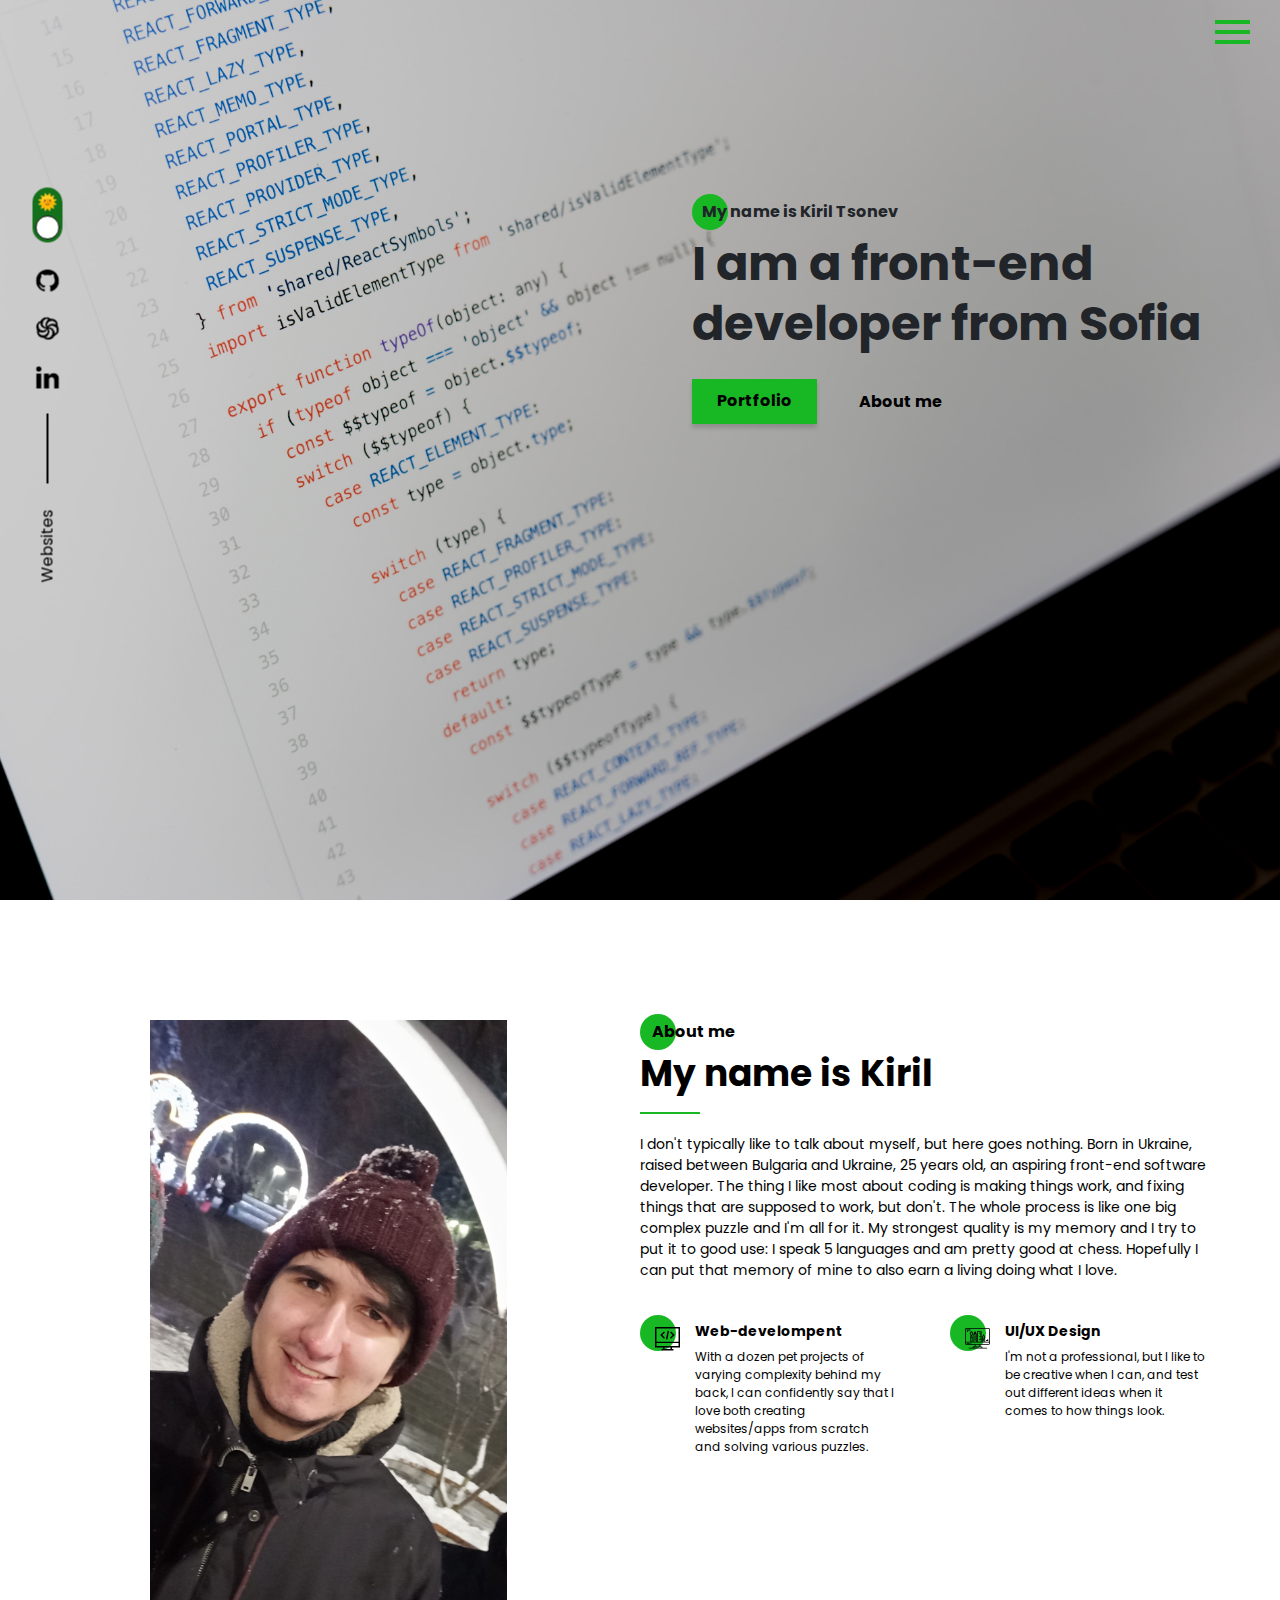
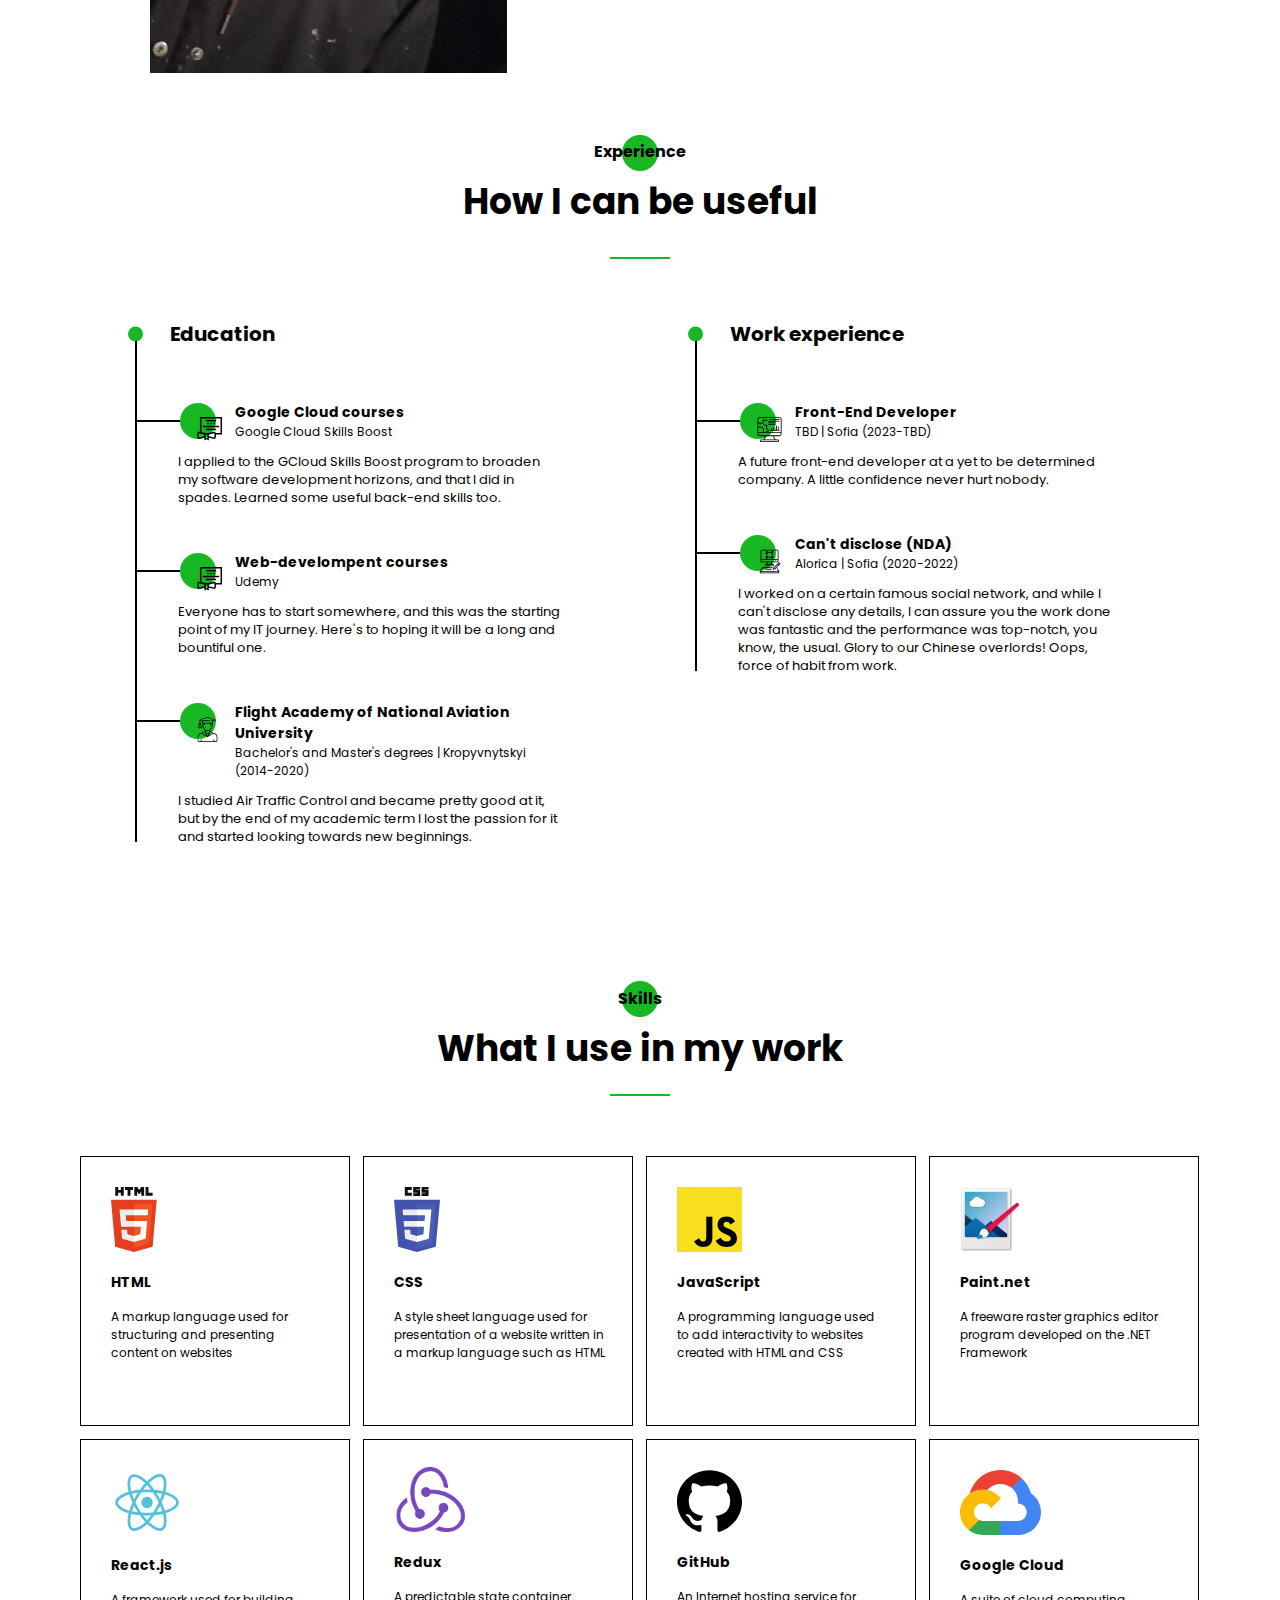
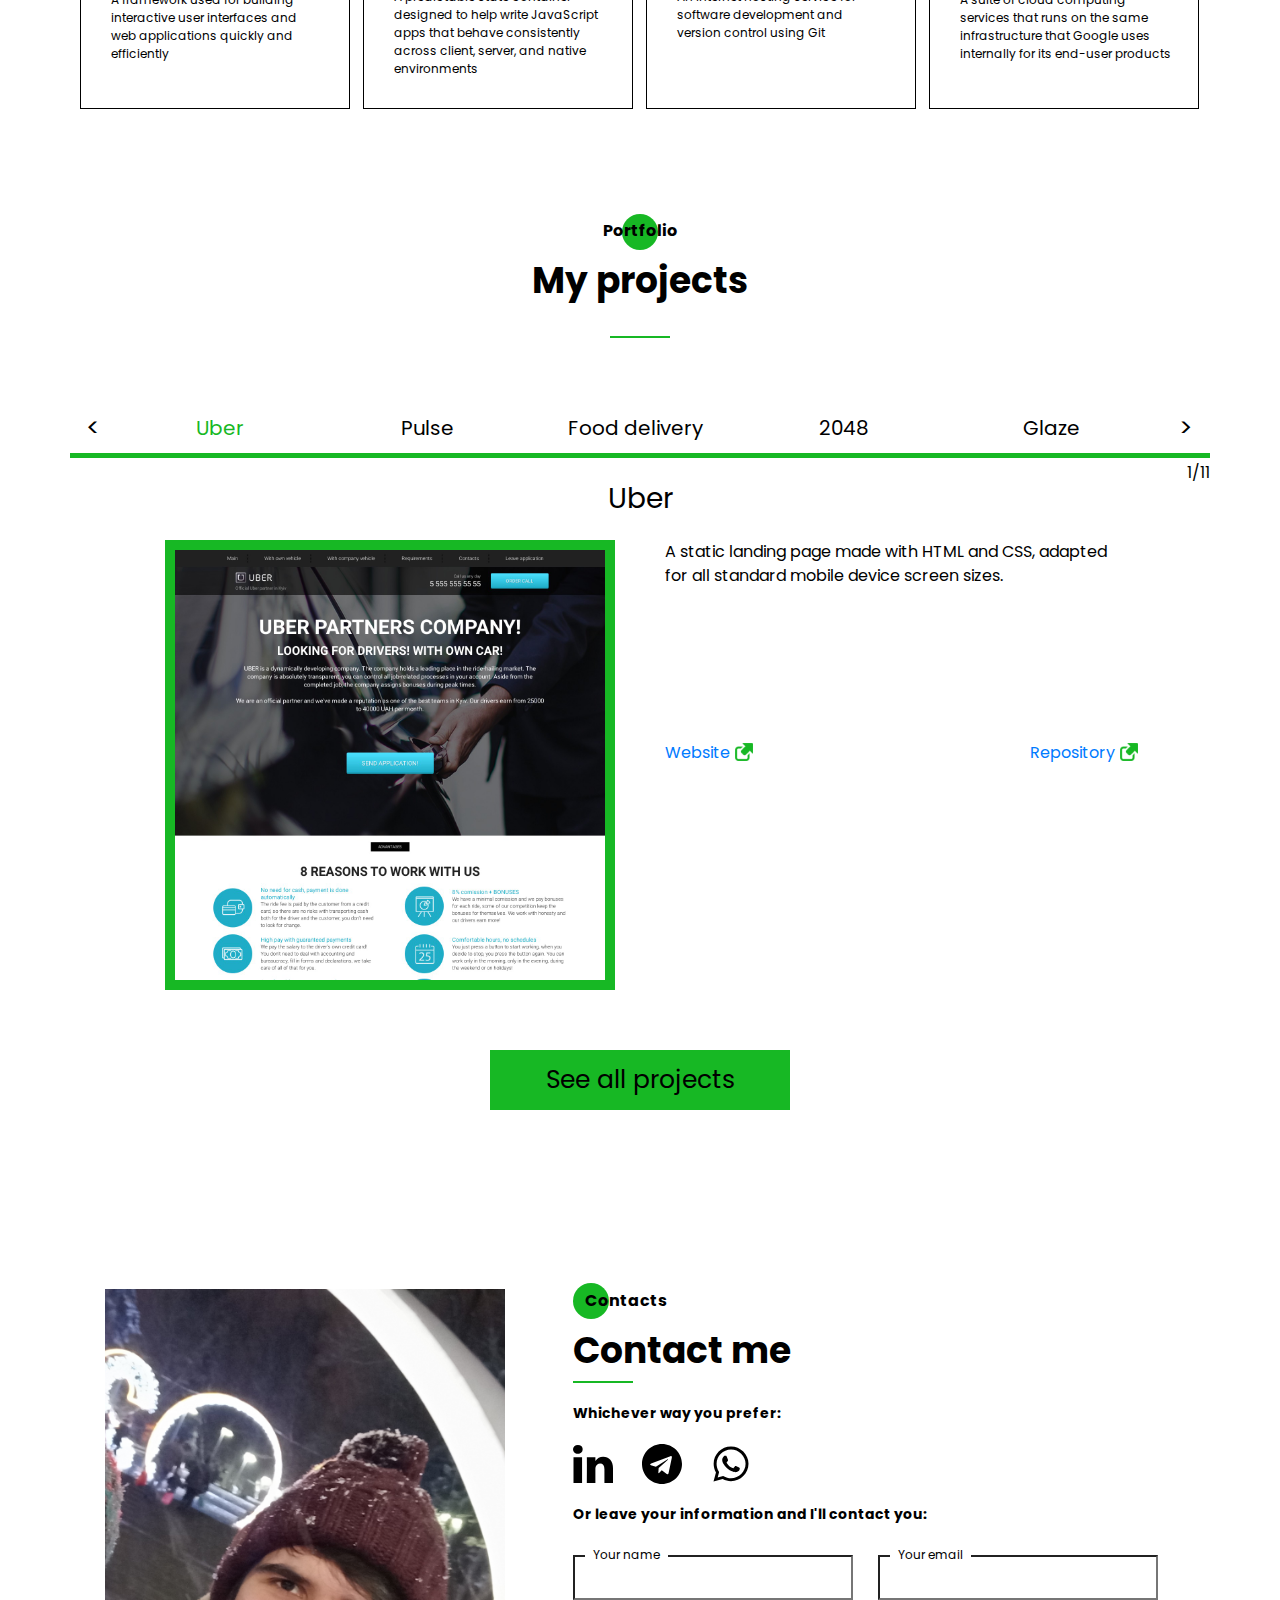
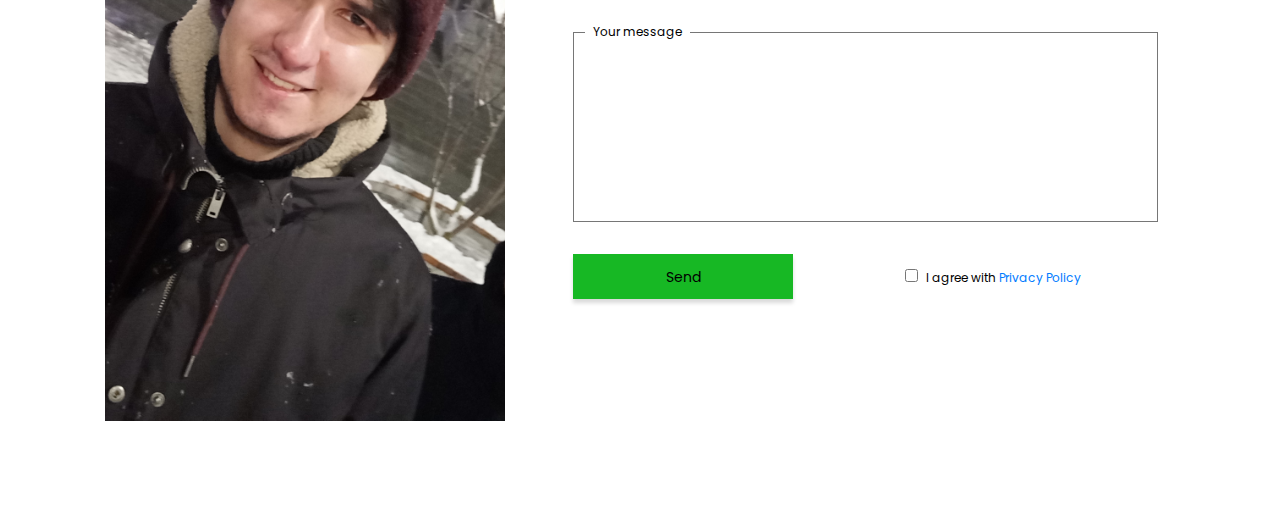
==== index.html @ d7b01371 "Change" ====
<!DOCTYPE html>

<html lang="en-US" data-theme="light">
    <head>
        <meta charset="UTF-8">
        <meta name="viewport" content="width=device-width, initial-scale=1.0">
        <meta http-equiv="X-UA-Compatible" content="ie=edge">
        <title>Portfolio</title>
        <meta name="title" content="KT's Portfolio">
        <meta name="description" content="Here you can see my projects and learn more about me">

        <!-- Open Graph / Facebook -->
        <meta property="og:type" content="website">
        <meta property="og:url" content="https://metatags.io/">
        <meta property="og:title" content="My Portfolio">
        <meta property="og:description" content="Here you can see my projects and learn more about me">
        <meta property="og:image" content="https://metatags.io/assets/meta-tags-16a33a6a8531e519cc0936fbba0ad904e52d35f34a46c97a2c9f6f7dd7d336f2.png">

        <!-- Twitter -->
        <meta property="twitter:card" content="summary_large_image">
        <meta property="twitter:url" content="https://metatags.io/">
        <meta property="twitter:title" content="My Portfolio">
        <meta property="twitter:description" content="Here you can see my projects and learn more about me">
        <meta property="twitter:image" content="https://metatags.io/assets/meta-tags-16a33a6a8531e519cc0936fbba0ad904e52d35f34a46c97a2c9f6f7dd7d336f2.png">

        <link rel="icon" type="image/x-icon" href="./icons/favicon.ico">

        <link rel="stylesheet" href="css/style.min.css">
        <link rel="stylesheet" href="css/animate.min.css">
    </head>

    <body>
        <aside class="sidepanel">
            <div class="sidepanel__text">Websites</div>

            <div class="sidepanel__divider"></div>

            <a href="https://www.linkedin.com/in/kiril-tsonev/" target="_blank" class="sidepanel__link">
				<svg xmlns="http://www.w3.org/2000/svg" width="2500" height="2389" viewBox="0 5 1036 990"><path d="M0 120c0-33.334 11.667-60.834 35-82.5C58.333 15.833 88.667 5 126 5c36.667 0 66.333 10.666 89 32 23.333 22 35 50.666 35 86 0 32-11.333 58.666-34 80-23.333 22-54 33-92 33h-1c-36.667 0-66.333-11-89-33S0 153.333 0 120zm13 875V327h222v668H13zm345 0h222V622c0-23.334 2.667-41.334 8-54 9.333-22.667 23.5-41.834 42.5-57.5 19-15.667 42.833-23.5 71.5-23.5 74.667 0 112 50.333 112 151v357h222V612c0-98.667-23.333-173.5-70-224.5S857.667 311 781 311c-86 0-153 37-201 111v2h-1l1-2v-95H358c1.333 21.333 2 87.666 2 199 0 111.333-.667 267.666-2 469z"/></svg>
			</a>

            <a href="https://www.codewars.com/users/KirillTsonev" target="_blank" class="sidepanel__link">
				<svg role="img" width="50px" height="50px" viewBox="0 0 24 24" xmlns="http://www.w3.org/2000/svg"><title/><path d="M.76 12.2l-.08-.04c-.18-.1-.32-.25-.42-.44-.14-.26-.2-.5-.2-.75l.02-.13c0-.2.05-.38.14-.55l.08-.15c.04-.08.1-.15.15-.22.06-.07.07-.16.05-.24l-.05-.16c-.06-.2-.1-.4-.1-.6L.32 8.8c0-.22.06-.44.2-.6l.1-.13c.07-.1.18-.16.3-.2.1-.03.17-.13.18-.25l.02-.34c0-.27.13-.52.33-.7l.24-.18c.05-.05.1-.1.14-.18.05-.06.06-.14.05-.2-.02-.1 0-.13.05-.14.16.06.26.04.33-.04l.13-.17.36-.4c.1-.1.14-.28.08-.42l-.12-.26c-.02-.06 0-.13.05-.15.13 0 .22.05.26.13l.04.07c.06.12.2.18.3.13.22-.08.4-.1.57-.1h.32c.22 0 .4-.15.44-.38.04-.28.14-.5.28-.65.15-.17.32-.3.52-.4.26-.14.42-.34.47-.6.07-.32.24-.55.47-.7l.76-.43.22-.13c.13-.08.25-.18.35-.3l.2-.24c.1-.1.2-.17.32-.2.1-.03.24-.05.36-.04l.4.03c.2 0 .36.05.52.12l.1.05c.1.04.2.02.25-.05L10 .7l.43-.45c.1-.1.22-.14.35-.12.13.02.26.07.38.13.18.1.33.14.5.14h.1c.22 0 .44.03.66.08l.15.04c.15.04.3-.02.4-.14.03-.05.1-.06.14-.02.03.02.04.04.05.07.02.2.14.35.3.4l.16.05c.17.05.32.16.42.3.1.15.22.3.36.4l.1.1c.1.1.24.14.38.13h.59c.24 0 .47.04.7.14.22.1.45.12.66.04.22-.07.45-.1.68-.07l.43.07c.2.02.4.12.52.27l.05.05c.1.1.2.23.3.37.06.13.2.2.34.2h.62c.15 0 .3.03.42.1.13.1.24.2.34.3l.1.13c.12.14.18.33.17.53 0 .16.12.3.28.3l.2.02c.14 0 .26.1.33.23l.1.2.26.58c.04.1.05.2.04.28 0 .1.03.18.1.22l.1.07c.13.1.2.25.18.42l-.07.47-.02.2c-.02.1.03.23.12.3.15.1.22.23.23.38v.2c0 .1-.02.22-.1.3-.06.08-.1.18-.1.3l.03.23c0 .16.1.3.2.4.14.1.22.26.24.42.04.25.05.45.05.65v.23c0 .08 0 .16.03.24.02.07.07.14.13.18l.2.15c.2.13.34.3.42.53.1.22.13.45.13.68v.08c0 .18-.02.37-.08.54-.05.18-.04.35.03.5.08.14.13.3.15.47.04.2.02.4-.05.56l-.02.07c-.05.12-.13.23-.23.32-.1.1-.2.16-.26.23-.06.06-.1.16-.07.25l.03.14c.05.2.05.4 0 .58v.08c-.04.15-.1.28-.16.4-.07.13-.17.23-.3.3l-.15.1c-.07.04-.12.13-.12.22 0 .1-.04.2-.1.26l-.15.2c-.1.13-.23.24-.37.3-.14.1-.26.2-.35.3-.1.12-.18.26-.22.4-.04.18-.18.28-.33.28h-.54c-.14 0-.27.1-.33.22-.07.16-.14.27-.23.37-.1.1-.16.22-.2.36-.02.12-.12.2-.22.16-.13-.06-.26 0-.32.1-.12.2-.24.35-.37.48l-.07.06c-.13.1-.3.18-.45.18-.18 0-.27.08-.3.2-.03.1-.05.23-.06.34-.02.12-.06.23-.1.33l-.05.06c-.1.15-.18.3-.28.43l-.04.06c-.13.17-.3.3-.5.35-.24.08-.45.1-.66.1h-.14c-.1 0-.2.06-.27.16l-.06.1-.06.12-.13.22c-.1.18-.25.3-.45.36-.2.05-.43.07-.64.06l-.16-.02c-.14 0-.27-.04-.4-.1-.1-.04-.24 0-.3.1-.1.14-.22.22-.35.26l-.3.1c-.2.05-.42.05-.63 0l-.16-.05c-.1 0-.2-.05-.28-.1-.1-.05-.2-.07-.3-.06l-.13.02c-.2.02-.38 0-.56-.05l-.27-.06c-.12-.04-.23-.12-.3-.23-.05-.1-.16-.18-.3-.2H9.9c-.2-.03-.38-.1-.5-.25L9 22.5l-.14-.12-.22-.16-.13-.1c-.15-.1-.33-.18-.52-.2l-.6-.1c-.06 0-.1-.02-.16-.03L7 21.74c-.1-.02-.2-.1-.27-.2-.06-.1-.17-.14-.27-.1-.2.08-.36.1-.52.13H5.8c-.26.02-.5-.02-.74-.13-.24-.1-.4-.25-.55-.44-.12-.17-.3-.3-.52-.34l-.28-.06c-.2-.04-.4-.12-.58-.24-.2-.14-.3-.27-.38-.43-.08-.15-.13-.32-.14-.5v-.08c-.02-.2-.16-.38-.35-.43-.23-.07-.4-.17-.55-.3-.14-.13-.22-.32-.22-.52l.02-.44c0-.17-.05-.32-.17-.43-.12-.12-.2-.27-.2-.43l-.03-.36c-.02-.26-.07-.52-.13-.78-.06-.23.03-.46.22-.57l.07-.05c.1-.07.14-.2.08-.32l-.08-.1c-.1-.1-.2-.17-.3-.2-.08-.02-.1-.1-.1-.15l.1-.12c.06-.07.05-.18 0-.24-.08-.08-.12-.18-.13-.28l-.02-.7c0-.14.02-.28.06-.42.04-.12 0-.26-.12-.32zm9.9-1.32c.07-.07.06-.2 0-.25-.1-.08-.17-.17-.23-.27l-.1-.16c-.07-.13-.16-.24-.26-.34l-.02-.02c-.1-.08-.17-.18-.23-.3-.05-.1-.05-.2 0-.3l.06-.1c.06-.1.1-.24.1-.36v-.04c0-.1-.04-.2-.1-.3-.04-.08-.08-.18-.1-.28V8.1c-.03-.12 0-.25.08-.35.08-.13.14-.25.17-.4v-.02c.04-.1.02-.23-.04-.33s-.08-.2-.04-.32l.07-.2c.06-.18.15-.34.27-.48l.14-.15.1-.12.06-.06c.06-.06.07-.16.02-.24-.05-.1-.08-.2-.06-.3l.02-.14c.03-.2.1-.4.23-.56l.04-.04c.15-.2.34-.33.56-.4l.27-.1c.12-.04.2-.17.2-.3 0-.16.05-.3.14-.43l.05-.05c.1-.17.22-.34.3-.52l.07-.13c.02-.03.03-.07.03-.1 0-.17-.1-.32-.26-.33L11.76 2c-.25-.02-.5 0-.74 0l-.85.1c-.13 0-.23.1-.24.24 0 .14-.1.26-.22.3l-.36.1-.1.03-.3.1c-.22.07-.4.23-.5.45l-.08.13c-.1.22-.27.4-.48.53-.2.13-.3.34-.32.58v.1c-.02.2-.08.4-.2.54l-.05.08c-.08.1-.1.23-.05.34.05.12.08.25.07.38v.53c0 .14-.1.26-.2.3-.14.05-.23.16-.27.3l-.05.2c-.04.2.03.4.2.52.16.12.26.3.3.52v.18c.03.2.14.4.32.5.18.12.32.3.4.5l.05.16c.08.22.26.35.46.37h.06c.18 0 .34.1.44.26.1.16.26.27.44.3l.28.08c.17.05.33.14.46.27l.02.02c.1.08.26.07.35-.04l.07-.08zm1.14-.92c.1.06.2.03.24-.06l.03-.05c.07-.14.16-.28.26-.4l.2-.3c.03 0 .04-.02.05-.04l.24-.32c.1-.1.22-.17.36-.17.13 0 .24-.07.3-.2.04-.14.1-.27.22-.38l.05-.06c.1-.1.2-.15.3-.2.13-.02.25-.04.37-.04h.3c.12 0 .22-.05.28-.15.06-.1.15-.17.25-.22l.1-.04c.16-.07.34-.12.52-.14l.2-.02c.12 0 .25 0 .37.07.1.07.23.06.33-.02l.07-.04c.15-.1.32-.18.5-.2h.02c.2-.04.38-.04.58-.03h.1c.2.03.37.1.5.25l.03.04c.1.1.26.18.4.18h.17c.05 0 .1-.02.13-.07.03-.03.08-.06.13-.06h.1c.14 0 .27.04.4.08l.17.07c.16.05.33.1.5.12h.12c.08 0 .13-.05.13-.12 0-.1-.02-.2-.07-.28L20.68 7c-.08-.13-.14-.27-.2-.4l-.02-.05c-.05-.1-.05-.2 0-.3V6.2c.02-.08-.02-.17-.1-.2L20.28 6c-.16-.05-.3-.14-.4-.27l-.1-.1c-.1-.1-.16-.25-.2-.4-.05-.13-.16-.23-.3-.23h-.42c-.15-.02-.28-.1-.37-.22l-.04-.05c-.07-.1-.13-.22-.17-.34-.05-.1-.16-.16-.26-.13l-.12.04c-.2.07-.4.1-.6.08l-.16-.02c-.17 0-.33-.07-.46-.17l-.1-.07c-.08-.06-.16-.1-.25-.14-.1-.04-.18-.02-.24.05l-.05.06c-.1.1-.24.18-.38.2l-.54.03c-.1 0-.2.05-.27.12-.08.07-.17.12-.27.14h-.02c-.1 0-.2.07-.3.14v.02c-.1.1-.23.15-.36.15l-.04.02c-.12 0-.24 0-.36.03h-.12c-.17.03-.3.17-.34.35l-.04.23c-.03.16-.1.3-.2.43-.1.12-.22.2-.37.2h-.15-.02c-.1.02-.2.13-.18.25.02.17 0 .32-.03.47l-.04.17c-.04.15-.14.27-.27.32l-.06.03h-.02c-.06.04-.1.13-.05.2.06.1.08.2.07.3l-.03.32c0 .12-.05.23-.1.33-.06.1-.06.2-.02.3l.1.22c.05.1.06.2.03.32-.03.1-.05.2-.04.3 0 .1.06.2.14.24l.02.02zm7.9 7.23c.1.1.25.14.37.06l.2-.13c.1-.07.18-.17.22-.3v-.02l.1-.3.06-.1.04-.1.04-.07c.04-.08.1-.14.2-.17l.04-.02c.08-.02.13-.1.13-.18 0-.1.05-.18.1-.25l.08-.07.2-.26v-.02c.06-.08.1-.17.12-.27.02-.1 0-.2-.04-.3l-.02-.04c-.04-.1-.06-.17-.07-.26l-.03-.28-.03-.3c0-.1.04-.2.1-.3.07-.08.12-.18.16-.28v-.04l.02-.02c.02-.1-.03-.2-.12-.2-.1-.05-.2-.13-.23-.25l-.03-.06c-.05-.18-.08-.36-.08-.54l.02-.5v-.03c0-.17-.14-.3-.3-.3h-.02c-.2 0-.36-.06-.5-.2l-.08-.1-.2-.23-.26-.3c-.1-.14-.2-.26-.33-.38-.1-.1-.25-.2-.4-.22l-.2-.03c-.1-.02-.23-.07-.34-.14-.08-.06-.2-.04-.28.04l-.13.14-.06.04c-.07.02-.14-.02-.17-.1-.04-.12-.04-.26.02-.38v-.06c0-.07-.06-.12-.12-.1h-.16c-.18 0-.36-.02-.53-.1l-.1-.04c-.1-.05-.22-.08-.33-.08-.1 0-.2.02-.3.08l-.04.03c-.12.08-.26.12-.4.13h-.33c-.15 0-.3.05-.4.13-.13.08-.27.13-.42.16l-.27.04c-.12.03-.25.08-.36.17-.1.1-.24.16-.37.2l-.05.02c-.16.05-.3.15-.4.3l-.12.12c-.07.1-.07.22 0 .32.06.1.18.13.3.1l.15-.06c.08-.03.17 0 .24.04.06.05.15.08.24.07l.25-.03c.14 0 .28 0 .42.04.15.05.28.1.4.2s.25.14.4.16c.15.02.3.05.44.1l.1.02c.1.03.18.1.24.2.05.08.1.2.1.3v.03c0 .12.1.2.2.2h.06c.16 0 .33.02.5.07l.07.03c.1.04.2.1.27.2.08.1.13.2.16.3l.03.14c.03.15.04.3.04.46v.05c0 .1.07.2.18.24.1.02.22.06.33.12l.05.02c.13.08.26.18.36.3l.05.07c.13.15.2.34.2.53v.07c0 .15-.03.3-.08.44-.04.12 0 .26.13.3l.07.05c.15.06.28.17.38.3.1.15.14.32.14.5v.3c-.02.1-.05.18-.1.25s-.05.17 0 .24l.06.1zm-6.4-5.12h-.02c-.04 0-.06.05-.05.1l.04.2c.04.16.06.32.08.48.02.16.1.3.22.4h.04c.15.12.24.3.25.48v.5c-.02.1 0 .2.06.28l.05.05c.1.12.14.26.15.4l.03.55c0 .13-.08.24-.2.26l-.1.02c-.07 0-.1.08-.1.15 0 .08.03.17.06.25v.02c.03.1.04.2.03.3l-.04.27c-.04.2-.1.38-.2.56l-.07.12c-.05.1-.12.16-.2.2-.1.04-.17.12-.2.22l-.08.36c-.05.2-.14.4-.26.6h-.02c-.12.16-.27.3-.45.4l-.12.08-.3.15c-.1.04-.16.13-.18.24l-.05.33c-.03.2-.1.37-.24.5l-.13.15-.15.15L11 21c-.12.14-.3.2-.5.17l-.36-.07-.33-.04h-.09c-.04.04-.05.1-.02.16.07.12.18.2.3.2l.22.04c.1 0 .22.05.32.1.1.07.2.12.32.15h.02c.13.05.27.06.4.05l.15-.02c.17-.02.33 0 .47.06l.12.04c.05.02.13 0 .18-.05.06-.06.12-.1.2-.13l.08-.02c.13-.04.26-.06.4-.06h.08c.12 0 .23.02.33.08l.04.02c.07.03.15 0 .2-.06.03-.07.1-.14.17-.2l.25-.17.16-.1.08-.05c.1-.07.24-.1.36-.1l.36-.03c.14-.02.26-.12.3-.26.04-.15.1-.3.2-.43s.2-.24.3-.34c.13-.1.26-.15.4-.16h.08c.16-.03.28-.18.27-.34v-.02V18.77c.02-.1.06-.23.12-.33l.2-.3.08-.1c.06-.05.1-.12.17-.2l.1-.13c.06-.1.06-.23-.02-.32-.1-.1-.15-.24-.17-.38v-.04c-.02-.16-.02-.33.03-.5v-.05c.05-.13.12-.26.2-.38.08-.1.07-.24-.03-.32l-.17-.15c-.14-.12-.22-.3-.24-.48l-.02-.2c0-.06 0-.13-.02-.2l-.02-.15c-.02-.17-.12-.3-.26-.4l-.07-.02c-.1-.06-.2-.15-.28-.27-.08-.1-.12-.24-.15-.38l-.03-.17c0-.06-.04-.1-.1-.13l-.16-.05-.32-.1c-.1-.02-.2-.1-.27-.17h-.02c-.06-.08-.16-.08-.22-.02l-.1.1c-.02.03-.04.04-.07.03-.06 0-.1-.05-.08-.1.02-.16-.04-.32-.17-.42l-.13-.1-.3-.2c-.08-.03-.2 0-.24.1l-.04.06c0 .02-.03.03-.04.04-.04 0-.1 0-.1-.05l-.03-.05c-.03-.06-.1-.1-.16-.12zm-1.2 1l-.05-.05c-.05-.04-.1-.03-.15.02-.07.12-.13.25-.16.38v.02c-.03.13-.15.22-.27.2h-.1-.02c-.14 0-.25.12-.25.26 0 .18-.06.36-.17.5l-.06.06c-.1.13-.25.22-.4.27l-.08.02c-.1.03-.18.1-.2.22 0 .1-.06.2-.14.28l-.1.08c-.12.13-.3.2-.48.22l-.5.05c-.16 0-.3.1-.4.25-.1.15-.25.25-.4.27l-.22.02c-.16.02-.33.02-.5-.02l-.1-.02-.27-.07c-.1-.03-.18 0-.24.07l-.1.13c-.13.15-.32.22-.5.2l-.65-.08c-.1 0-.18-.05-.27-.1-.1-.06-.17-.13-.24-.2l-.25-.3c-.03-.02-.08-.03-.13-.02l-.14.06-.56.14c-.1.03-.23 0-.33-.06-.1-.08-.22-.1-.34-.1H3.2c-.12.03-.2.16-.16.28l.04.2c.03.1.02.22-.03.32s-.04.2.03.3l.06.08c.08.12.2.22.3.32.1.1.2.2.28.33l.15.27c.08.14.2.22.36.22.15 0 .3.05.42.15l.3.28c.08.07.2.08.28.02l.05-.02c.06 0 .1.04.1.1v.05c0 .13.1.25.23.3l.45.1c.16.05.32.1.47.2h.08c.08 0 .15-.07.14-.16v-.35c0-.1.04-.2.12-.24l.05-.02c.05.02.1.06.08.1v.17c0 .13.04.25.13.34.1.1.23.12.34.08.12-.05.24-.06.37-.05l.37.02c.18.02.35 0 .5-.07.18-.06.33-.14.47-.25l.06-.04.3-.27c.1-.1.23-.15.35-.15h.4c.2-.02.38-.2.4-.4l.04-.2c0-.13.06-.25.15-.35.1-.1.2-.16.3-.2l.12-.05c.17-.07.3-.22.36-.4l.06-.24c.05-.2.15-.4.3-.53l.02-.02c.12-.1.14-.3.06-.44l-.03-.07c-.07-.1-.08-.25-.03-.38.05-.14.1-.26.18-.38l.1-.14c.04-.08.04-.2-.02-.27-.06-.08-.1-.18-.1-.28l-.02-.14v-.34c.02-.1 0-.23-.03-.33l-.04-.12zm-1.43-.76v-.03c0-.1-.06-.16-.14-.16h-.26c-.1.02-.2.02-.28 0h-.45c-.23 0-.45-.04-.67-.1l-.24-.06-.2-.06-.45-.15c-.24-.07-.42-.23-.53-.45l-.05-.1c-.07-.15-.22-.23-.37-.2-.17 0-.34 0-.5-.08l-.12-.05c-.23-.1-.4-.3-.4-.57l-.04-.27c-.03-.14-.12-.27-.24-.32-.14-.06-.27-.14-.4-.23l-.05-.03c-.15-.12-.28-.28-.35-.47l-.02-.06c-.05-.16-.06-.33-.02-.5l.02-.06c.04-.13.05-.26.05-.4 0-.12-.05-.24-.14-.33l-.14-.13c-.16-.13-.26-.32-.27-.53-.02-.22-.02-.43.02-.64V6.3v-.03c0-.12-.1-.2-.2-.2H4.2c-.13 0-.24.08-.3.2-.05.14-.13.25-.22.36l-.04.05-.2.2-.1.1c-.1.1-.16.25-.18.4-.02.15-.06.3-.12.44l-.02.05c-.05.12-.13.23-.23.3-.1.08-.17.2-.17.32l-.02.46c0 .2-.03.4-.1.6l-.02.08c-.05.13 0 .27.12.33l.42.18.04.02c.03 0 .04.02.05.05.03.04 0 .1-.03.1l-.1.05c-.06.02-.1.08-.12.15l-.02.1v.02l-.1.56c-.02.08-.02.17-.02.26 0 .08.05.15.12.18l.22.1c.1.06.22.13.3.2l.1.08c.03.04.08.08.12.1l.04.04c.07.06.12.14.14.23l.1.45c0 .12.1.22.2.25l.16.05s.03 0 .05.02l.2.06c.16.05.3.14.42.26.12.1.24.23.34.37l.04.04c.08.1.2.15.32.12s.25-.04.38-.04h.15c.1 0 .23.03.34.1.1.06.23.1.35.15h.03c.12.05.25.03.35-.04.1-.08.23-.12.36-.12l.47.03c.1 0 .2-.02.25-.1h.02l.17-.16.05-.05c.08-.1.2-.14.32-.15h.45c.12 0 .23-.1.28-.2.05-.1.15-.18.27-.2l.2-.04c.08 0 .15-.07.18-.16.03-.1.08-.18.15-.24l.16-.16c.1-.1.15-.2.17-.32z"/></svg>
			</a>

            <a href="https://github.com/KirillTsonev" target="_blank" class="sidepanel__link">
				<svg width="20" height="19" viewBox="0 0 20 19" xmlns="http://www.w3.org/2000/svg"><path d="M10 0C4.475 0 0 4.36167 0 9.74107C0 14.0457 2.865 17.6962 6.8375 18.9832C7.3375 19.0749 7.52083 18.7734 7.52083 18.5148C7.52083 18.2835 7.5125 17.6706 7.50833 16.8585C4.72667 17.4459 4.14 15.5517 4.14 15.5517C3.685 14.4274 3.0275 14.1267 3.0275 14.1267C2.12167 13.5228 3.0975 13.5352 3.0975 13.5352C4.10167 13.603 4.62917 14.5389 4.62917 14.5389C5.52083 16.0283 6.97 15.5979 7.54167 15.3493C7.63167 14.719 7.88917 14.2903 8.175 14.0466C5.95417 13.8029 3.62 12.9652 3.62 9.23304C3.62 8.16988 4.0075 7.30085 4.64917 6.61934C4.53667 6.37317 4.19917 5.3827 4.73667 4.04116C4.73667 4.04116 5.57417 3.78012 7.48667 5.03988C8.28667 4.82345 9.13667 4.71606 9.98667 4.7111C10.8367 4.71606 11.6867 4.82345 12.4867 5.03988C14.3867 3.78012 15.2242 4.04116 15.2242 4.04116C15.7617 5.3827 15.4242 6.37317 15.3242 6.61934C15.9617 7.30085 16.3492 8.16988 16.3492 9.23304C16.3492 12.9752 14.0117 13.7987 11.7867 14.0383C12.1367 14.3307 12.4617 14.928 12.4617 15.8408C12.4617 17.1444 12.4492 18.1918 12.4492 18.5082C12.4492 18.7635 12.6242 19.0683 13.1367 18.9708C17.1375 17.692 20 14.0391 20 9.74107C20 4.36167 15.5225 0 10 0Z"/></svg>
			</a>

			<div class="switch">
				<div class="switch__icon">🌜</div>

				<div class="switch__ball"></div>

				<div class="switch__icon">🌞</div>
			</div>
        </aside>

        <div class="menu">
            <div class="menu__block">
                <div class="menu__close"><img src="icons/Close.svg" alt="Close"></div>

                <nav>
                    <ul class="menu__list">
                        <li class="menu__link"><a href="#about">ABOUT ME</a></li>

                        <li class="menu__link"><a href="#resume">MY EXPERIENCE</a></li>

                        <li class="menu__link"><a href="#skills">MY SKILLS</a></li>

                        <li class="menu__link"><a href="#projects">MY PROJECTS</a></li>

                        <li class="menu__link"><a href="#contacts">CONTACTS</a></li>
                    </ul>
                </nav>

                <div class="menu__social">
                    <a href="https://github.com/KirillTsonev" target="_blank"><img src="icons/social/Github.svg" alt="Github"></a>

                    <a href="https://www.codewars.com/users/KirillTsonev" target="_blank"><img src="icons/social/codewars.svg" alt="Codewars"></a>

                    <a href="https://www.linkedin.com/in/kiril-tsonev/" target="_blank"><img src="icons/social/linkedin.svg" alt="Linkedin"></a>

					<div class="switch">
						<div class="switch__icon">🌜</div>
		
						<div class="switch__ball"></div>
		
						<div class="switch__icon">🌞</div>
					</div>
                </div>
            </div>

            <div class="menu__overlay"></div>
        </div>

        <section class="promo" id="up">
            <div class="hamburger">
                <span></span>
                
                <span></span>
                
                <span></span>
            </div>

            <div class="switch">
				<div class="switch__icon">🌜</div>

				<div class="switch__ball"></div>

				<div class="switch__icon-sun">🌞</div>
			</div>

            <div class="container__promo">
                <div class="title title_fz16">My name is Kiril Tsonev</div>

                <h1 class="title title_fz48">I am a front-end developer from Sofia</h1>

                <div class="promo__buttons">
                    <a href="#projects" class="promo__link button">Portfolio</a>
                    
                    <a href="#about" class="promo__link">About me</a>
                </div>
            </div>
        </section>

        <section class="about section-link" id="about">
            <div class="container darkTheme">
                <div class="about__grid">
                    <img class="about__image" src="img/main_photo.jpg" alt="Main Photo">

                    <div>
                        <div class="title title_fz16">About me</div>

                        <h2 class="title title_fz36">My name is Kiril</h2>

                        <span class="divider"></span>

                        <div class="about__desc">I don't typically like to talk about myself, but here goes nothing. Born in Ukraine, raised between Bulgaria and Ukraine, 25 years old, an aspiring front-end software developer. The thing I like most about coding is making things work, and fixing things that are supposed to work, but don't. The whole process is like one big complex puzzle and I'm all for it. My strongest quality is my memory and I try to put it to good use: I speak 5 languages and am pretty good at chess. Hopefully I can put that memory of mine to also earn a living doing what I love.</div>

                        <div class="about__subgrid">
                            <div class="about__flex">
                                <div class="about__img">
									<svg width="25" height="24" viewBox="0 0 25 24"xmlns="http://www.w3.org/2000/svg"><path d="M0 0V20.5205H8.02402V21.9877H6.55742V23.4526H18.4425V21.9877H16.9759V20.5205H25V0H0ZM15.511 21.9877H9.48897V20.5205H15.511V21.9877H15.511ZM23.5351 19.0556H1.46489V16.1222H23.5351V19.0556H23.5351ZM23.5351 14.6573H1.46489V1.46494H23.5351V14.6573H23.5351Z"/><path d="M9.95816 5.4134L8.92232 4.37756L5.23877 8.06111L8.92232 11.7446L9.95816 10.7088L7.31045 8.06111L9.95816 5.4134Z"/><path d="M16.0777 4.37756L15.0419 5.4134L17.6896 8.06111L15.0419 10.7088L16.0777 11.7446L19.7612 8.06111L16.0777 4.37756Z"/><path d="M12.6319 3.64405L10.9313 12.1931L12.3681 12.4789L14.0687 3.92986L12.6319 3.64405Z"/></svg>
								</div>

                                <div class="about__subgrid__text">
                                    <div class="title title_fz14">Web-develompent</div>

                                    <div class="about__text">With a dozen pet projects of varying complexity behind my back, I can confidently say that I love both creating websites/apps from scratch and solving various puzzles.</div>
                                </div>
                            </div>
                            <!-- <div class="about__flex">
                                <div class="about__img about__img_right">
									<svg width="14" height="25" viewBox="0 0 14 25" xmlns="http://www.w3.org/2000/svg"><path d="M11.7188 0H1.5625C1.14827 0.000542615 0.751153 0.165337 0.458245 0.458245C0.165337 0.751153 0.000542615 1.14827 0 1.5625V22.6562C0.000542615 23.0705 0.165337 23.4676 0.458245 23.7605C0.751153 24.0534 1.14827 24.2182 1.5625 24.2188H11.7188C12.133 24.2182 12.5301 24.0534 12.823 23.7605C13.1159 23.4676 13.2807 23.0705 13.2812 22.6562V1.5625C13.2807 1.14827 13.1159 0.751153 12.823 0.458245C12.5301 0.165337 12.133 0.000542615 11.7188 0ZM8.46875 0.78125L8.24902 1.5625H4.99268L4.79736 0.78125H8.46875ZM12.5 22.6562C12.4997 22.8634 12.4173 23.0619 12.2709 23.2084C12.1244 23.3548 11.9259 23.4372 11.7188 23.4375H1.5625C1.35538 23.4372 1.15683 23.3548 1.01037 23.2084C0.863918 23.0619 0.781521 22.8634 0.78125 22.6562V1.5625C0.781521 1.35538 0.863918 1.15683 1.01037 1.01037C1.15683 0.863918 1.35538 0.781521 1.5625 0.78125H3.9917L4.30859 2.04785C4.32972 2.13236 4.37848 2.20738 4.44713 2.261C4.51579 2.31461 4.60039 2.34374 4.6875 2.34375H8.54492C8.63005 2.34375 8.71285 2.31594 8.78071 2.26455C8.84858 2.21317 8.89781 2.14102 8.9209 2.05908L9.28027 0.78125H11.7188C11.9259 0.781521 12.1244 0.863918 12.2709 1.01037C12.4173 1.15683 12.4997 1.35538 12.5 1.5625V22.6562Z"/><path d="M4.6875 21.875H1.95312C1.84952 21.875 1.75017 21.9162 1.67691 21.9894C1.60365 22.0627 1.5625 22.162 1.5625 22.2656C1.5625 22.3692 1.60365 22.4686 1.67691 22.5418C1.75017 22.6151 1.84952 22.6562 1.95312 22.6562H4.6875C4.7911 22.6562 4.89046 22.6151 4.96371 22.5418C5.03697 22.4686 5.07812 22.3692 5.07812 22.2656C5.07812 22.162 5.03697 22.0627 4.96371 21.9894C4.89046 21.9162 4.7911 21.875 4.6875 21.875Z"/><path d="M6.25 21.875H5.85938C5.75577 21.875 5.65642 21.9162 5.58316 21.9894C5.5099 22.0627 5.46875 22.162 5.46875 22.2656C5.46875 22.3692 5.5099 22.4686 5.58316 22.5418C5.65642 22.6151 5.75577 22.6562 5.85938 22.6562H6.25C6.3536 22.6562 6.45296 22.6151 6.52621 22.5418C6.59947 22.4686 6.64062 22.3692 6.64062 22.2656C6.64062 22.162 6.59947 22.0627 6.52621 21.9894C6.45296 21.9162 6.3536 21.875 6.25 21.875Z"/><path d="M8.01349 9.82123C7.9695 9.79484 7.92074 9.77737 7.87001 9.76982C7.81927 9.76227 7.76754 9.76479 7.71777 9.77723C7.668 9.78967 7.62117 9.81179 7.57996 9.84233C7.53874 9.87287 7.50394 9.91123 7.47755 9.95522L5.13379 13.8615C5.08049 13.9503 5.06466 14.0567 5.08979 14.1572C5.11492 14.2577 5.17894 14.3441 5.26778 14.3974C5.35662 14.4507 5.46299 14.4665 5.5635 14.4414C5.664 14.4163 5.75041 14.3522 5.80372 14.2634L8.14747 10.3572C8.17386 10.3132 8.19134 10.2644 8.19889 10.2137C8.20644 10.1629 8.20392 10.1112 8.19148 10.0615C8.17904 10.0117 8.15691 9.96486 8.12637 9.92364C8.09583 9.88242 8.05748 9.84762 8.01349 9.82123Z"/><path d="M9.28936 9.91206C9.2573 9.87201 9.21766 9.83866 9.17271 9.81392C9.12776 9.78918 9.07838 9.77354 9.02739 9.76788C8.9244 9.75646 8.82109 9.78643 8.74019 9.85118C8.65929 9.91593 8.60743 10.0102 8.59601 10.1132C8.58459 10.2161 8.61455 10.3194 8.6793 10.4003L10.0465 12.1093L8.6793 13.8183C8.61455 13.8992 8.58459 14.0025 8.59601 14.1055C8.60743 14.2085 8.65929 14.3027 8.74019 14.3675C8.82109 14.4322 8.9244 14.4622 9.02739 14.4508C9.13037 14.4394 9.22461 14.3875 9.28936 14.3066L10.8519 12.3535C10.9073 12.2842 10.9376 12.1981 10.9376 12.1093C10.9376 12.0206 10.9073 11.9345 10.8519 11.8652L9.28936 9.91206Z"/><path d="M3.99182 14.3066C4.05657 14.3875 4.15081 14.4393 4.2538 14.4508C4.35679 14.4622 4.46009 14.4322 4.54099 14.3675C4.62189 14.3027 4.67375 14.2085 4.68517 14.1055C4.69659 14.0025 4.66663 13.8992 4.60188 13.8183L3.23469 12.1093L4.60188 10.4003C4.63394 10.3603 4.6578 10.3143 4.67209 10.265C4.68638 10.2158 4.69083 10.1641 4.68517 10.1131C4.67952 10.0622 4.66388 10.0128 4.63914 9.96782C4.6144 9.92287 4.58105 9.88324 4.54099 9.85118C4.50093 9.81911 4.45495 9.79526 4.40568 9.78097C4.3564 9.76667 4.30479 9.76223 4.2538 9.76788C4.2028 9.77354 4.15342 9.78918 4.10847 9.81392C4.06352 9.83866 4.02388 9.87201 3.99182 9.91206L2.42932 11.8652C2.37385 11.9345 2.34363 12.0206 2.34363 12.1093C2.34363 12.1981 2.37385 12.2842 2.42932 12.3535L3.99182 14.3066Z"/>
									</svg>
								</div>

                                <div class="about__subgrid__text">
                                    <div class="title title_fz14">Application development</div>

                                    <div class="about__text"></div>
                                </div>
                            </div> -->
                            <div class="about__flex">
                                <div class="about__img">
									<svg width="25" height="21" viewBox="0 0 25 21" xmlns="http://www.w3.org/2000/svg"><path d="M23.3871 0H1.6129C1.18531 0.000560118 0.775384 0.17067 0.473027 0.473027C0.17067 0.775384 0.000560118 1.18531 0 1.6129V15.3226C0.000560118 15.7502 0.17067 16.1601 0.473027 16.4625C0.775384 16.7648 1.18531 16.9349 1.6129 16.9355H9.92439L9.38659 18.5484H8.06452C7.95757 18.5484 7.85501 18.5909 7.77939 18.6665C7.70377 18.7421 7.66129 18.8447 7.66129 18.9516V19.7581H4.03226C3.92532 19.7581 3.82275 19.8005 3.74713 19.8762C3.67151 19.9518 3.62903 20.0543 3.62903 20.1613C3.62903 20.2682 3.67151 20.3708 3.74713 20.4464C3.82275 20.522 3.92532 20.5645 4.03226 20.5645H21.7742C21.8811 20.5645 21.9837 20.522 22.0593 20.4464C22.1349 20.3708 22.1774 20.2682 22.1774 20.1613C22.1774 20.0543 22.1349 19.9518 22.0593 19.8762C21.9837 19.8005 21.8811 19.7581 21.7742 19.7581H17.3387V18.9516C17.3387 18.8447 17.2962 18.7421 17.2206 18.6665C17.145 18.5909 17.0424 18.5484 16.9355 18.5484H15.6134L15.0756 16.9355H23.3871C23.8147 16.9349 24.2246 16.7648 24.527 16.4625C24.8293 16.1601 24.9994 15.7502 25 15.3226V1.6129C24.9994 1.18531 24.8293 0.775384 24.527 0.473027C24.2246 0.17067 23.8147 0.000560118 23.3871 0ZM16.5323 19.3548V19.7581H8.46774V19.3548H16.5323ZM10.2369 18.5484L10.7747 16.9355H14.2253L14.7631 18.5484H10.2369ZM24.1935 15.3226C24.1933 15.5364 24.1082 15.7413 23.957 15.8925C23.8059 16.0437 23.6009 16.1288 23.3871 16.129H1.6129C1.3991 16.1288 1.19414 16.0437 1.04297 15.8925C0.891787 15.7413 0.806732 15.5364 0.806452 15.3226V14.5161H24.1935V15.3226ZM6.8377 10.0806L6.68649 13.7097H6.21673L6.06552 10.0806H6.8377ZM6.12097 9.27419L6.39012 7.66129H6.5131L6.78226 9.27419H6.12097ZM6.45161 6.85484C6.01462 6.85484 5.64516 6.30091 5.64516 5.64516C5.64516 5.23135 6.06754 4.63004 6.4506 4.20615C6.79587 4.58921 7.25806 5.20161 7.25806 5.64516C7.25806 6.30091 6.88861 6.85484 6.45161 6.85484ZM10.8397 6.04839L10.8871 6.14365V6.45161H9.27419V6.14365L9.32157 6.04839H10.8397ZM9.7248 5.24194L10.0806 4.53075L10.4365 5.24194H9.7248ZM10.8871 7.25806V13.6593C10.8873 13.6761 10.8884 13.693 10.8906 13.7097H9.27067C9.27286 13.693 9.27404 13.6761 9.27419 13.6593V7.25806H10.8871ZM14.5161 5.64516H15.7258V6.45161H15.3226C15.2156 6.45161 15.1131 6.4941 15.0375 6.56971C14.9618 6.64533 14.9194 6.7479 14.9194 6.85484C14.9194 6.96178 14.9618 7.06434 15.0375 7.13996C15.1131 7.21558 15.2156 7.25806 15.3226 7.25806H15.7258V8.06452H14.5161C14.4092 8.06452 14.3066 8.107 14.231 8.18262C14.1554 8.25824 14.1129 8.3608 14.1129 8.46774C14.1129 8.57468 14.1554 8.67725 14.231 8.75287C14.3066 8.82849 14.4092 8.87097 14.5161 8.87097H15.7258V9.67742H15.3226C15.2156 9.67742 15.1131 9.7199 15.0375 9.79552C14.9618 9.87114 14.9194 9.9737 14.9194 10.0806C14.9194 10.1876 14.9618 10.2901 15.0375 10.3658C15.1131 10.4414 15.2156 10.4839 15.3226 10.4839H15.7258V11.2903H14.5161C14.4092 11.2903 14.3066 11.3328 14.231 11.4084C14.1554 11.484 14.1129 11.5866 14.1129 11.6935C14.1129 11.8005 14.1554 11.9031 14.231 11.9787C14.3066 12.0543 14.4092 12.0968 14.5161 12.0968H15.7258V13.7097H12.9032V4.03226H15.7258V4.83871H14.5161C14.4092 4.83871 14.3066 4.88119 14.231 4.95681C14.1554 5.03243 14.1129 5.13499 14.1129 5.24194C14.1129 5.34888 14.1554 5.45144 14.231 5.52706C14.3066 5.60268 14.4092 5.64516 14.5161 5.64516ZM19.3548 10.4839V13.6593C19.355 13.6761 19.3562 13.693 19.3584 13.7097H17.7384C17.7406 13.693 17.7418 13.6761 17.7419 13.6593V10.4839H19.3548ZM17.7419 9.67742V9.36946L18.5484 7.75655L19.3548 9.36946V9.67742H17.7419ZM24.1935 13.7097H20.1578C20.16 13.693 20.1611 13.6761 20.1613 13.6593V9.27419C20.1612 9.21159 20.1467 9.14985 20.119 9.09375L18.9093 6.6744C18.8757 6.60743 18.8242 6.55113 18.7604 6.51178C18.6967 6.47243 18.6233 6.4516 18.5484 6.4516C18.4735 6.4516 18.4001 6.47243 18.3363 6.51178C18.2726 6.55113 18.2211 6.60743 18.1875 6.6744L16.9778 9.09375C16.95 9.14985 16.9355 9.21159 16.9355 9.27419V13.6593C16.9356 13.6761 16.9368 13.693 16.939 13.7097H16.5323V3.62903C16.5323 3.52209 16.4898 3.41953 16.4142 3.34391C16.3385 3.26829 16.236 3.22581 16.129 3.22581H12.5C12.3931 3.22581 12.2905 3.26829 12.2149 3.34391C12.1393 3.41953 12.0968 3.52209 12.0968 3.62903V13.7097H11.69C11.6922 13.693 11.6934 13.6761 11.6935 13.6593V6.04839C11.6935 5.98579 11.679 5.92404 11.6512 5.86794L10.4415 3.44859C10.408 3.38163 10.3564 3.32532 10.2927 3.28598C10.229 3.24663 10.1555 3.22579 10.0806 3.22579C10.0057 3.22579 9.93232 3.24663 9.86858 3.28598C9.80485 3.32532 9.75332 3.38163 9.71976 3.44859L8.51008 5.86794C8.48229 5.92404 8.4678 5.98579 8.46774 6.04839V13.6593C8.4679 13.6761 8.46908 13.693 8.47127 13.7097H7.49345L7.66079 9.69405C7.66129 9.68498 7.66079 9.67591 7.66079 9.66633V9.65423C7.65985 9.64004 7.65817 9.62591 7.65575 9.61189V9.61089L7.28276 7.37248C7.75101 7.01915 8.06452 6.37702 8.06452 5.64516C8.06452 4.60887 6.86341 3.46119 6.72631 3.33367C6.6516 3.26442 6.55348 3.22594 6.45161 3.22594C6.34974 3.22594 6.25163 3.26442 6.17692 3.33367C6.03982 3.46119 4.83871 4.60887 4.83871 5.64516C4.83871 6.37702 5.15222 7.01915 5.62046 7.37248L5.24748 9.61089V9.61189C5.24506 9.62591 5.24337 9.64004 5.24244 9.65423V9.66633C5.24244 9.67591 5.24194 9.68498 5.24244 9.69405L5.40978 13.7097H0.806452V1.6129C0.806732 1.3991 0.891787 1.19414 1.04297 1.04297C1.19414 0.891787 1.3991 0.806732 1.6129 0.806452H23.3871C23.6009 0.806732 23.8059 0.891787 23.957 1.04297C24.1082 1.19414 24.1933 1.3991 24.1935 1.6129V13.7097Z"/><path d="M4.4355 14.9193H2.01614C1.9092 14.9193 1.80664 14.9618 1.73102 15.0374C1.6554 15.113 1.61292 15.2156 1.61292 15.3225C1.61292 15.4295 1.6554 15.532 1.73102 15.6077C1.80664 15.6833 1.9092 15.7258 2.01614 15.7258H4.4355C4.54244 15.7258 4.645 15.6833 4.72062 15.6077C4.79624 15.532 4.83872 15.4295 4.83872 15.3225C4.83872 15.2156 4.79624 15.113 4.72062 15.0374C4.645 14.9618 4.54244 14.9193 4.4355 14.9193Z"/><path d="M6.04839 14.9193H5.64517C5.53823 14.9193 5.43567 14.9618 5.36005 15.0374C5.28443 15.113 5.24194 15.2156 5.24194 15.3225C5.24194 15.4295 5.28443 15.532 5.36005 15.6077C5.43567 15.6833 5.53823 15.7258 5.64517 15.7258H6.04839C6.15534 15.7258 6.2579 15.6833 6.33352 15.6077C6.40914 15.532 6.45162 15.4295 6.45162 15.3225C6.45162 15.2156 6.40914 15.113 6.33352 15.0374C6.2579 14.9618 6.15534 14.9193 6.04839 14.9193Z"/><path d="M10.0807 7.66125C9.97371 7.66125 9.87115 7.70374 9.79553 7.77936C9.71991 7.85498 9.67743 7.95754 9.67743 8.06448V12.5C9.67743 12.6069 9.71991 12.7095 9.79553 12.7851C9.87115 12.8607 9.97371 12.9032 10.0807 12.9032C10.1876 12.9032 10.2902 12.8607 10.3658 12.7851C10.4414 12.7095 10.4839 12.6069 10.4839 12.5V8.06448C10.4839 7.95754 10.4414 7.85498 10.3658 7.77936C10.2902 7.70374 10.1876 7.66125 10.0807 7.66125Z"/><path d="M18.5484 10.8871C18.4414 10.8871 18.3389 10.9296 18.2632 11.0052C18.1876 11.0808 18.1451 11.1834 18.1451 11.2903V12.5C18.1451 12.6069 18.1876 12.7095 18.2632 12.7851C18.3389 12.8607 18.4414 12.9032 18.5484 12.9032C18.6553 12.9032 18.7579 12.8607 18.8335 12.7851C18.9091 12.7095 18.9516 12.6069 18.9516 12.5V11.2903C18.9516 11.1834 18.9091 11.0808 18.8335 11.0052C18.7579 10.9296 18.6553 10.8871 18.5484 10.8871Z"/><path d="M2.01614 2.41937H5.24195C5.34889 2.41937 5.45145 2.37688 5.52707 2.30126C5.60269 2.22564 5.64517 2.12308 5.64517 2.01614C5.64517 1.9092 5.60269 1.80664 5.52707 1.73102C5.45145 1.6554 5.34889 1.61292 5.24195 1.61292H2.01614C1.9092 1.61292 1.80664 1.6554 1.73102 1.73102C1.6554 1.80664 1.61292 1.9092 1.61292 2.01614C1.61292 2.12308 1.6554 2.22564 1.73102 2.30126C1.80664 2.37688 1.9092 2.41937 2.01614 2.41937Z"/><path d="M2.01614 3.62908H2.82259C2.92953 3.62908 3.0321 3.5866 3.10772 3.51098C3.18334 3.43536 3.22582 3.3328 3.22582 3.22586C3.22582 3.11892 3.18334 3.01635 3.10772 2.94073C3.0321 2.86511 2.92953 2.82263 2.82259 2.82263H2.01614C1.9092 2.82263 1.80664 2.86511 1.73102 2.94073C1.6554 3.01635 1.61292 3.11892 1.61292 3.22586C1.61292 3.3328 1.6554 3.43536 1.73102 3.51098C1.80664 3.5866 1.9092 3.62908 2.01614 3.62908Z"/><path d="M21.3709 12.9033H22.9838C23.0908 12.9033 23.1933 12.8608 23.269 12.7852C23.3446 12.7095 23.3871 12.607 23.3871 12.5C23.3871 12.3931 23.3446 12.2905 23.269 12.2149C23.1933 12.1393 23.0908 12.0968 22.9838 12.0968H21.3709C21.264 12.0968 21.1614 12.1393 21.0858 12.2149C21.0102 12.2905 20.9677 12.3931 20.9677 12.5C20.9677 12.607 21.0102 12.7095 21.0858 12.7852C21.1614 12.8608 21.264 12.9033 21.3709 12.9033Z"/><path d="M22.5807 11.6935H22.9839C23.0908 11.6935 23.1934 11.6511 23.269 11.5754C23.3446 11.4998 23.3871 11.3973 23.3871 11.2903C23.3871 11.1834 23.3446 11.0808 23.269 11.0052C23.1934 10.9296 23.0908 10.8871 22.9839 10.8871H22.5807C22.4737 10.8871 22.3712 10.9296 22.2955 11.0052C22.2199 11.0808 22.1774 11.1834 22.1774 11.2903C22.1774 11.3973 22.2199 11.4998 22.2955 11.5754C22.3712 11.6511 22.4737 11.6935 22.5807 11.6935Z"/></svg>
								</div>

                                <div class="about__subgrid__text">
                                    <div class="title title_fz14">UI/UX Design</div>

                                    <div class="about__text">I'm not a professional, but I like to be creative when I can, and test out different ideas when it comes to how things look.</div>
                                </div>
                            </div>
                        </div>
                    </div>
                </div>
            </div>
        </section>

        <section class="resume section-link" id="resume">
            <div class="container">
                <h2 class="title title_fz16">Experience</h2>

                <div class="title title_fz36">How I can be useful</div>

                <div class="divider"></div>

                <div class="resume__wrapper">
                    <div class="resume__column">
                        <h3 class="title title_fz20">Education</h3>

                        <ul>
                            <li>
                                <div class="resume__item">
                                    <div class="resume__item-head">
                                        <div class="resume__item-icon">
                                            <svg width="25" height="24" viewBox="0 0 25 24" fill="none" xmlns="http://www.w3.org/2000/svg"><path d="M2.92969 14.954L1.06509 14.5426C0.518604 15.6452 0 16.8837 0 18.3105C0 19.7101 0.497607 20.9336 1.06509 22.0785L7.37305 20.687V23.4312L9.57031 22.3325L11.7676 23.4312V20.6884L18.0263 22.0792C18.5686 20.9853 19.0918 19.7435 19.0918 18.3105C19.0918 18.0636 19.0735 17.8177 19.0428 17.5781H25V0H2.92969V14.954ZM1.90088 20.394C1.71035 19.8902 1.46484 19.0898 1.46484 18.3105C1.46484 17.5312 1.7104 16.7307 1.90088 16.227L7.37305 17.4342V19.1869L1.90088 20.394ZM10.3027 21.061L9.57031 20.6948L8.83789 21.061V17.5781H10.3027V21.061ZM17.1913 20.3931L11.7676 19.1878V17.4332L17.1913 16.2279C17.3817 16.7318 17.627 17.5317 17.627 18.3105C17.627 19.0895 17.3817 19.8895 17.1913 20.3931ZM23.5352 1.46484V16.1133H18.7038C18.4637 15.3788 18.2701 15.0319 18.0263 14.5418L10.9548 16.1133H8.18535L4.39453 15.277V1.46484H23.5352Z"/><path d="M8.83789 2.92969H19.0918V4.39453H8.83789V2.92969Z"/><path d="M5.85938 8.78906H22.0703V10.2539H5.85938V8.78906Z"/><path d="M8.83789 11.7188H19.0918V13.1836H8.83789V11.7188Z"/><path d="M10.3027 5.85938H11.7676V7.32422H10.3027V5.85938Z"/><path d="M13.2324 5.85938H14.6973V7.32422H13.2324V5.85938Z"/><path d="M16.1621 5.85938H17.627V7.32422H16.1621V5.85938Z"/></svg>
                                        </div>
                                        
                                        <div class="title title_fz14">Google Cloud courses</div>

                                        <div class="resume__item-location">Google Cloud Skills Boost</div>
                                    </div>

                                    <div class="resume__item-body">I applied to the GCloud Skills Boost program to broaden my software development horizons, and that I did in spades. Learned some useful back-end skills too.</div>
                                </div>
                            </li>

                            <li>
                                <div class="resume__item">
                                    <div class="resume__item-head">
                                        <div class="resume__item-icon">
                                            <svg width="25" height="24" viewBox="0 0 25 24" xmlns="http://www.w3.org/2000/svg"><path d="M2.92969 14.954L1.06509 14.5426C0.518604 15.6452 0 16.8837 0 18.3105C0 19.7101 0.497607 20.9336 1.06509 22.0785L7.37305 20.687V23.4312L9.57031 22.3325L11.7676 23.4312V20.6884L18.0263 22.0792C18.5686 20.9853 19.0918 19.7435 19.0918 18.3105C19.0918 18.0636 19.0735 17.8177 19.0428 17.5781H25V0H2.92969V14.954ZM1.90088 20.394C1.71035 19.8902 1.46484 19.0898 1.46484 18.3105C1.46484 17.5312 1.7104 16.7307 1.90088 16.227L7.37305 17.4342V19.1869L1.90088 20.394ZM10.3027 21.061L9.57031 20.6948L8.83789 21.061V17.5781H10.3027V21.061ZM17.1913 20.3931L11.7676 19.1878V17.4332L17.1913 16.2279C17.3817 16.7318 17.627 17.5317 17.627 18.3105C17.627 19.0895 17.3817 19.8895 17.1913 20.3931ZM23.5352 1.46484V16.1133H18.7038C18.4637 15.3788 18.2701 15.0319 18.0263 14.5418L10.9548 16.1133H8.18535L4.39453 15.277V1.46484H23.5352Z"/><path d="M8.83789 2.92969H19.0918V4.39453H8.83789V2.92969Z"/><path d="M5.85938 8.78906H22.0703V10.2539H5.85938V8.78906Z"/><path d="M8.83789 11.7188H19.0918V13.1836H8.83789V11.7188Z"/><path d="M10.3027 5.85938H11.7676V7.32422H10.3027V5.85938Z"/><path d="M13.2324 5.85938H14.6973V7.32422H13.2324V5.85938Z"/><path d="M16.1621 5.85938H17.627V7.32422H16.1621V5.85938Z"/></svg>
                                        </div>
                                        
                                        <div class="title title_fz14">Web-develompent courses</div>

                                        <div class="resume__item-location">Udemy</div>
                                    </div>

                                    <div class="resume__item-body">Everyone has to start somewhere, and this was the starting point of my IT journey. Here's to hoping it will be a long and bountiful one.</div>
                                </div>
                            </li>

                            <li>
                                <div class="resume__item">
                                    <div class="resume__item-head">
                                        <div class="resume__item-icon">
                                            <svg width="21" height="25" viewBox="0 0 21 25"xmlns="http://www.w3.org/2000/svg"><path d="M17.7169 16.333L16.2497 15.9022L13.0575 13.8172V13.3394C13.9817 12.6423 14.6164 11.5767 14.7343 10.3553C15.1978 10.2807 15.553 9.87789 15.553 9.39371V8.07999C15.553 8.07491 15.5524 8.06993 15.5522 8.06486V6.4007C15.7369 6.26847 15.854 6.05309 15.854 5.81149V4.28854L18.057 3.91329C18.4191 3.85162 18.6794 3.56407 18.705 3.19772C18.7305 2.83136 18.5126 2.51046 18.1626 2.39918L10.736 0.0369751C10.5811 -0.0123413 10.4174 -0.0122925 10.2625 0.0369263L2.83579 2.39918C2.48583 2.51046 2.26787 2.83136 2.2934 3.19767C2.30961 3.43043 2.42084 3.63112 2.59252 3.76256V5.75411H2.57436C2.15615 5.75411 1.81591 6.09435 1.81591 6.51256V7.50113L1.32631 10.3748C1.24169 10.8718 1.62451 11.3267 2.12988 11.3267H3.78754C4.29179 11.3267 4.67592 10.8729 4.59111 10.3747L4.10151 7.50113V6.51256C4.10151 6.09435 3.76127 5.75411 3.34306 5.75411H3.32495V3.97858L5.14594 4.28873V5.81149C5.14594 6.05206 5.26259 6.2671 5.44638 6.39952L5.44707 8.08014V9.39371C5.44707 9.87794 5.80219 10.2807 6.26572 10.3553C6.38364 11.576 7.01762 12.6411 7.94096 13.3383V13.8183L4.74946 15.9029L3.28339 16.3332C1.71459 16.7937 0.606879 18.2339 0.606879 19.9082V20.9996C0.606879 21.2018 0.770795 21.3658 0.97309 21.3658C1.17538 21.3658 1.3393 21.2019 1.3393 20.9996V19.9082C1.3393 18.5886 2.22353 17.4075 3.48969 17.0359L4.85571 16.635L10.313 19.8778C10.4238 19.9436 10.5704 19.9471 10.6872 19.8778L16.1448 16.6348L17.5107 17.0358C18.7767 17.4074 19.6609 18.5885 19.6609 19.9079V23.4449C19.6609 23.8986 19.2918 24.2677 18.8381 24.2677H17.224V22.6892C17.224 22.4869 17.0601 22.323 16.8578 22.323C16.6556 22.323 16.4916 22.4869 16.4916 22.6892V24.2677H4.50683V22.6892C4.50683 22.4869 4.34291 22.323 4.14062 22.323C3.93832 22.323 3.77441 22.4869 3.77441 22.6892V24.2677H2.16196C1.70829 24.2677 1.3392 23.8986 1.3392 23.4449V22.7114C1.3392 22.5092 1.17529 22.3452 0.972992 22.3452C0.770697 22.3452 0.606781 22.5091 0.606781 22.7114V23.4449C0.606781 24.3024 1.30439 25 2.16191 25H18.838C19.6956 25 20.3932 24.3024 20.3932 23.4449V19.9079C20.3932 18.2731 19.3232 16.8046 17.7169 16.333ZM3.78749 10.5943H2.12988C2.07866 10.5943 2.03959 10.5485 2.04828 10.4977L2.49116 7.8983H3.42621L3.86909 10.4977C3.87773 10.5484 3.83896 10.5943 3.78749 10.5943ZM3.36909 6.51256V7.16593H2.54824V6.51256C2.54824 6.49816 2.55991 6.48649 2.57431 6.48649H3.34296C3.35742 6.48644 3.36909 6.49816 3.36909 6.51256ZM9.19028 18.2213L9.33603 18.4453L5.59731 16.2237L7.97041 14.6737C8.07802 15.9364 8.49423 17.1515 9.19028 18.2213ZM9.18774 16.6404C10.0497 16.7629 10.9498 16.763 11.8123 16.6404C11.6456 17.0505 11.4402 17.4462 11.1958 17.8219L10.5 18.8914L9.80415 17.8219C9.55976 17.4462 9.35439 17.0505 9.18774 16.6404ZM11.8097 18.2213C12.5058 17.1515 12.922 15.9364 13.0295 14.6737L15.4026 16.2237L11.664 18.4453L11.8097 18.2213ZM13.9519 6.53707H14.8198V7.71373H14.389C14.1479 7.71373 13.9518 7.51764 13.9518 7.27657V6.53707H13.9519ZM3.05776 3.09713L10.4846 0.734827C10.4941 0.731799 10.5043 0.73175 10.514 0.734876L17.9408 3.09713C17.9561 3.10201 17.9771 3.10865 17.9745 3.14679C17.9718 3.18488 17.95 3.18854 17.9341 3.19127L15.4787 3.60948L14.5568 3.49547C14.3562 3.47062 14.1733 3.61329 14.1484 3.81398C14.1236 4.01471 14.2663 4.19752 14.4669 4.22233L15.1217 4.30333V5.8047L5.87832 5.80436V4.30328L9.66772 3.83439C10.2197 3.76617 10.7792 3.76617 11.3308 3.83439L12.765 4.01178C12.9657 4.03663 13.1486 3.89401 13.1734 3.69332C13.1983 3.49259 13.0557 3.30978 12.855 3.28492L11.4207 3.10753C10.8096 3.0319 10.1894 3.0319 9.57783 3.10753L5.5205 3.60958L3.0643 3.19127C3.04838 3.18854 3.02665 3.18488 3.02397 3.14679C3.02133 3.10865 3.04238 3.10197 3.05776 3.09713ZM6.17924 7.71373L6.17875 6.53707H7.04814V7.27662C7.04814 7.51764 6.85205 7.71378 6.61093 7.71378H6.17924V7.71373ZM6.98525 10.1671C6.9664 9.86886 6.71855 9.63527 6.42104 9.63527C6.28779 9.63527 6.17939 9.52687 6.17939 9.39366V8.44615H6.61093C7.25581 8.44615 7.78051 7.9215 7.78051 7.27662V6.53707H13.2194V7.27662C13.2194 7.9215 13.7441 8.44615 14.389 8.44615H14.8206V9.39366C14.8206 9.52687 14.7122 9.63527 14.5789 9.63527C14.2814 9.63527 14.0335 9.86886 14.0147 10.1671C13.898 12.0162 12.3542 13.4647 10.4999 13.4647C8.6457 13.4647 7.1019 12.0162 6.98525 10.1671ZM10.5 14.197C11.1513 14.197 11.7704 14.0481 12.3251 13.7833V14.0154C12.3251 14.6415 12.2406 15.2591 12.078 15.8548C11.0828 16.0446 9.95761 16.0523 8.92202 15.8548C8.75937 15.2592 8.6749 14.6416 8.6749 14.0154C8.6749 14.0076 8.67382 14.0001 8.67334 13.9924C8.67324 13.9909 8.67338 13.9894 8.67329 13.9879V13.7826C9.22841 14.0478 9.84804 14.197 10.5 14.197Z"/></svg>
                                        </div>
                                        
                                        <div class="title title_fz14">Flight Academy of National Aviation University</div>

                                        <div class="resume__item-location">Bachelor's and Master's degrees | Kropyvnytskyi (2014-2020)</div>
                                    </div>

                                    <div class="resume__item-body">I studied Air Traffic Control and became pretty good at it, but by the end of my academic term I lost the passion for it and started looking towards new beginnings.</div>
                                </div>
                            </li>
                        </ul>
                    </div>

                    <div class="resume__column">
                        <h3 class="title title_fz20">Work experience</h3>

                        <ul>
                            <li>
                                <div class="resume__item">
                                    <div class="resume__item-head">
                                        <div class="resume__item-icon">
                                            <svg width="25" height="25" viewBox="0 0 25 25" xmlns="http://www.w3.org/2000/svg"><path d="M22.5 3.75H11.25V4.58333H22.5V3.75Z"/><path d="M18.3333 5.41663H11.25V6.24996H18.3333V5.41663Z"/><path d="M18.3333 7.08337H11.25V7.91671H18.3333V7.08337Z"/><path d="M22.5 2.08337H14.5833V2.91671H22.5V2.08337Z"/><path d="M13.75 2.08337H12.9167V2.91671H13.75V2.08337Z"/><path d="M12.9166 16.6666H12.0833V17.5H12.9166V16.6666Z"/><path d="M6.96124 2.79461L6.37207 2.20544L5.53874 3.03878C5.37608 3.20149 5.37608 3.46524 5.53874 3.62794L6.37207 4.46128L6.96124 3.87211L6.42249 3.33336L6.96124 2.79461Z"/><path d="M10.2946 3.03878L9.46124 2.20544L8.87207 2.79461L9.41082 3.33336L8.87207 3.87211L9.46124 4.46128L10.2946 3.62794C10.4572 3.46524 10.4572 3.20149 10.2946 3.03878Z"/><path d="M7.93836 1.95109L7.10425 4.45105L7.89435 4.71467L8.72846 2.21471L7.93836 1.95109Z"/><path d="M21.6667 12.9167V9.58333H20.8334V12.9167H20V8.75H19.1667V12.9167H18.3334V10.8333H17.5V12.9167H16.6667V10.4167H15.8334V12.9167H15V11.25H14.1667V12.9167H13.3334V13.75H22.5V12.9167H21.6667Z"/><path d="M22.0834 0H2.91669C1.53653 0.00135417 0.418041 1.11984 0.416687 2.5V10.6775V10.6812V15.4167V16.6667C0.418041 18.0468 1.53653 19.1653 2.91669 19.1667H8.07585L6.40919 22.5H4.16669C3.47632 22.5 2.91669 23.0596 2.91669 23.75C2.91669 24.4404 3.47632 25 4.16669 25H20.8334C21.5237 25 22.0834 24.4404 22.0834 23.75C22.0834 23.0596 21.5237 22.5 20.8334 22.5H18.5909L16.9242 19.1667H22.0834C23.4635 19.1653 24.582 18.0468 24.5834 16.6667V2.5C24.582 1.11984 23.4635 0.00135417 22.0834 0ZM1.25002 5.8625L2.1971 6.99C2.27627 7.08432 2.39315 7.13875 2.51627 7.13875H3.79169C3.91481 7.13875 4.03169 7.08432 4.11085 6.99L5.05835 5.8625L5.99335 6.16625L6.09669 7.63417C6.10523 7.75693 6.16762 7.86964 6.2671 7.94208L7.29919 8.69208C7.39903 8.76417 7.52549 8.7887 7.64502 8.75917L9.07544 8.40375L9.65377 9.19917L8.87419 10.4492C8.8096 10.554 8.79466 10.6819 8.83335 10.7987L9.22794 12.0117C9.26591 12.1286 9.35356 12.2229 9.46752 12.2692L10.8334 12.8229V13.8062L9.46669 14.36C9.35247 14.406 9.26466 14.5006 9.2271 14.6179L9.1021 15H6.70169C7.63544 13.045 6.80752 10.7032 4.85252 9.76943C3.70424 9.22099 2.36122 9.26359 1.25002 9.88375V5.8625ZM1.25002 10.875C2.59773 9.82359 4.54262 10.0638 5.59398 11.4116C6.40575 12.4521 6.46841 13.8929 5.75002 15H1.25002V10.875ZM20.8334 23.3333C21.0635 23.3333 21.25 23.5199 21.25 23.75C21.25 23.9801 21.0635 24.1667 20.8334 24.1667H4.16669C3.93658 24.1667 3.75002 23.9801 3.75002 23.75C3.75002 23.5199 3.93658 23.3333 4.16669 23.3333H20.8334ZM17.6592 22.5H7.34085L9.00752 19.1667H15.9925L17.6592 22.5ZM23.75 16.6667C23.75 17.5871 23.0038 18.3333 22.0834 18.3333H2.91669C1.99622 18.3333 1.25002 17.5871 1.25002 16.6667V15.8333H5.96752H5.97127H23.75V16.6667ZM23.75 15H10.1063L11.4067 14.4729C11.5638 14.4092 11.6666 14.2566 11.6667 14.0871V12.5417C11.6667 12.372 11.5639 12.2192 11.4067 12.1554L9.95835 11.5696L9.68419 10.7258L10.51 9.40083C10.5996 9.25688 10.593 9.07302 10.4934 8.93583L9.58502 7.68583C9.48528 7.54849 9.31226 7.48536 9.14752 7.52625L7.63252 7.90125L6.91669 7.38125L6.8071 5.82708C6.79518 5.65766 6.68158 5.5124 6.52002 5.46L5.05127 4.9825C4.88966 4.93104 4.71299 4.98182 4.60335 5.11125L3.60044 6.305H2.71169L1.70835 5.11125C1.59867 4.98167 1.42174 4.93083 1.26002 4.9825L1.25002 4.98625V2.5C1.25002 1.57953 1.99622 0.833333 2.91669 0.833333H22.0834C23.0038 0.833333 23.75 1.57953 23.75 2.5V15Z"/></svg>												
                                        </div>
                                        
                                        <div class="title title_fz14">Front-End Developer</div>

                                        <div class="resume__item-location">TBD | Sofia (2023-TBD)</div>
                                    </div>

                                    <div class="resume__item-body">A future front-end developer at a yet to be determined company. A little confidence never hurt nobody.</div>
                                </div>
                            </li>

                            <li>
                                <div class="resume__item">
                                    <div class="resume__item-head">
                                        <div class="resume__item-icon">
                                            <svg width="25" height="25" viewBox="0 0 25 25" xmlns="http://www.w3.org/2000/svg"><path d="M20.2645 19.1457L19.6145 19.5793L21.1449 21.875H3.85469L5.67773 19.1406H15.6023V18.3594H5.46875C5.40446 18.3594 5.34115 18.3752 5.28446 18.4055C5.22777 18.4359 5.17943 18.4797 5.14375 18.5332L2.8 22.0488C2.75732 22.1131 2.7345 22.1885 2.73438 22.2656V23.4375C2.73438 23.6447 2.81668 23.8434 2.9632 23.9899C3.10971 24.1364 3.30842 24.2188 3.51562 24.2188H21.4844C21.6916 24.2188 21.8903 24.1364 22.0368 23.9899C22.1833 23.8434 22.2656 23.6447 22.2656 23.4375V22.2656C22.2655 22.1885 22.2427 22.1131 22.2 22.0488L20.2645 19.1457ZM3.51562 23.4375V22.6562H21.4844V23.4375H3.51562Z"/><path d="M20.3125 0.78125H4.6875C4.37698 0.782177 4.07945 0.90594 3.85988 1.12551C3.64032 1.34508 3.51655 1.64261 3.51562 1.95312V12.1094C3.51655 12.4199 3.64032 12.7174 3.85988 12.937C4.07945 13.1566 4.37698 13.2803 4.6875 13.2812H10.1562V14.8438H8.59375C8.49015 14.8438 8.39079 14.8849 8.31754 14.9582C8.24428 15.0314 8.20312 15.1308 8.20312 15.2344V16.7969C8.20312 16.9005 8.24428 16.9998 8.31754 17.0731C8.39079 17.1463 8.49015 17.1875 8.59375 17.1875H16.4062C16.5099 17.1875 16.6092 17.1463 16.6825 17.0731C16.7557 16.9998 16.7969 16.9005 16.7969 16.7969V15.2344C16.7969 15.1308 16.7557 15.0314 16.6825 14.9582C16.6092 14.8849 16.5099 14.8438 16.4062 14.8438H14.8438V13.2812H20.3125C20.623 13.2803 20.9205 13.1566 21.1401 12.937C21.3597 12.7174 21.4834 12.4199 21.4844 12.1094V1.95312C21.4834 1.64261 21.3597 1.34508 21.1401 1.12551C20.9205 0.90594 20.623 0.782177 20.3125 0.78125ZM16.0156 15.625V16.4062H8.98438V15.625H16.0156ZM10.9375 14.8438V13.2812H14.0625V14.8438H10.9375ZM20.7031 12.1094C20.7031 12.213 20.662 12.3123 20.5887 12.3856C20.5155 12.4588 20.4161 12.5 20.3125 12.5H4.6875C4.5839 12.5 4.48454 12.4588 4.41129 12.3856C4.33803 12.3123 4.29688 12.213 4.29688 12.1094V10.9375H20.7031V12.1094ZM20.7031 10.1562H4.29688V1.95312C4.29688 1.84952 4.33803 1.75017 4.41129 1.67691C4.48454 1.60366 4.5839 1.5625 4.6875 1.5625H20.3125C20.4161 1.5625 20.5155 1.60366 20.5887 1.67691C20.662 1.75017 20.7031 1.84952 20.7031 1.95312V10.1562Z"/><path d="M18.3594 11.3281H19.1406V12.1094H18.3594V11.3281Z"/><path d="M8.98438 9.375H10.5469C10.6505 9.375 10.7498 9.33385 10.8231 9.26059C10.8963 9.18733 10.9375 9.08798 10.9375 8.98438V8.59375H14.0625V8.98438C14.0625 9.08798 14.1037 9.18733 14.1769 9.26059C14.2502 9.33385 14.3495 9.375 14.4531 9.375H16.0156C16.1192 9.375 16.2186 9.33385 16.2918 9.26059C16.3651 9.18733 16.4062 9.08798 16.4062 8.98438V7.42188C16.4062 7.31827 16.3651 7.21892 16.2918 7.14566C16.2186 7.0724 16.1192 7.03125 16.0156 7.03125H15.625V4.6875H16.0156C16.1192 4.6875 16.2186 4.64634 16.2918 4.57309C16.3651 4.49983 16.4062 4.40048 16.4062 4.29688V2.73438C16.4062 2.63077 16.3651 2.53142 16.2918 2.45816C16.2186 2.38491 16.1192 2.34375 16.0156 2.34375H14.4531C14.3495 2.34375 14.2502 2.38491 14.1769 2.45816C14.1037 2.53142 14.0625 2.63077 14.0625 2.73438V3.125H10.9375V2.73438C10.9375 2.63077 10.8963 2.53142 10.8231 2.45816C10.7498 2.38491 10.6505 2.34375 10.5469 2.34375H8.98438C8.88077 2.34375 8.78142 2.38491 8.70816 2.45816C8.6349 2.53142 8.59375 2.63077 8.59375 2.73438V4.29688C8.59375 4.40048 8.6349 4.49983 8.70816 4.57309C8.78142 4.64634 8.88077 4.6875 8.98438 4.6875H9.375V7.03125H8.98438C8.88077 7.03125 8.78142 7.0724 8.70816 7.14566C8.6349 7.21892 8.59375 7.31827 8.59375 7.42188V8.98438C8.59375 9.08798 8.6349 9.18733 8.70816 9.26059C8.78142 9.33385 8.88077 9.375 8.98438 9.375ZM15.625 8.59375H14.8438V7.8125H15.625V8.59375ZM14.8438 3.125H15.625V3.90625H14.8438V3.125ZM9.375 3.125H10.1562V3.90625H9.375V3.125ZM10.1562 4.6875H10.5469C10.6505 4.6875 10.7498 4.64634 10.8231 4.57309C10.8963 4.49983 10.9375 4.40048 10.9375 4.29688V3.90625H14.0625V4.29688C14.0625 4.40048 14.1037 4.49983 14.1769 4.57309C14.2502 4.64634 14.3495 4.6875 14.4531 4.6875H14.8438V7.03125H14.4531C14.3495 7.03125 14.2502 7.0724 14.1769 7.14566C14.1037 7.21892 14.0625 7.31827 14.0625 7.42188V7.8125H10.9375V7.42188C10.9375 7.31827 10.8963 7.21892 10.8231 7.14566C10.7498 7.0724 10.6505 7.03125 10.5469 7.03125H10.1562V4.6875ZM9.375 7.8125H10.1562V8.59375H9.375V7.8125Z"/><path d="M8.98438 20.3125H14.4531V21.0938H8.98438V20.3125Z"/><path d="M23.3867 14.3906L22.2813 13.2852C22.2449 13.2488 22.2016 13.22 22.154 13.2006C22.1064 13.1811 22.0553 13.1714 22.0039 13.1719C21.9531 13.1714 21.9026 13.1812 21.8556 13.2006C21.8086 13.2201 21.7661 13.2489 21.7305 13.2852L16.4805 18.5352C16.4377 18.5779 16.4055 18.6301 16.3867 18.6875L16.1094 19.5156C16.0871 19.5843 16.084 19.6577 16.1005 19.728C16.1171 19.7982 16.1526 19.8626 16.2031 19.9141L15.6523 20.4688L16.2031 21.0195L16.7578 20.4688C16.7936 20.5048 16.8363 20.5333 16.8832 20.5528C16.9301 20.5722 16.9804 20.5822 17.0312 20.582C17.0736 20.5816 17.1157 20.575 17.1562 20.5625L17.9844 20.2852C18.0418 20.2664 18.094 20.2342 18.1367 20.1914L23.3867 14.9414C23.4595 14.8682 23.5003 14.7692 23.5003 14.666C23.5003 14.5628 23.4595 14.4638 23.3867 14.3906ZM17.6523 19.5742L17.1406 19.7422L16.9258 19.5313L17.0977 19.0195L20.8984 15.2188L21.4531 15.7695L17.6523 19.5742ZM22.0039 15.2188L21.4531 14.668L22.0039 14.1133L22.5586 14.668L22.0039 15.2188Z"/></svg>												
                                        </div>
                                        
                                        <div class="title title_fz14">Can't disclose (NDA)</div>

                                        <div class="resume__item-location">Alorica | Sofia (2020-2022)</div>
                                    </div>

                                    <div class="resume__item-body">I worked on a certain famous social network, and while I can't disclose any details, I can assure you the work done was fantastic and the performance was top-notch, you know, the usual. Glory to our Chinese overlords! Oops, force of habit from work.</div>
                                </div>
                            </li>
                        </ul>
                    </div>
                </div>
            </div>
        </section>

        <section class="skills section-link" id="skills">
            <div class="container">
                <h2 class="title title_fz16">Skills</h2>

                <div class="title title_fz36">What I use in my work</div>

                <span class="divider"></span>

                <div class="skills__grid">
                    <div class="skills__item">
                        <img src="icons/skills/html5.svg" alt="HTML5">

                        <div class="title title_fz14">HTML</div>

                        <div class="skills__desc">A markup language used for structuring and presenting content on websites</div>
                    </div>

                    <div class="skills__item">
                        <img src="icons/skills/css3.svg" alt="CSS3">

                        <div class="title title_fz14">CSS</div>

                        <div class="skills__desc">A style sheet language used for presentation of a website written in a markup language such as HTML</div>
                    </div>

                    <div class="skills__item">
                        <img src="icons/skills/js.svg" alt="JS">

                        <div class="title title_fz14">JavaScript</div>

                        <div class="skills__desc">A programming language used to add interactivity to websites created with HTML and CSS</div>
                    </div>

                    <div class="skills__item">
                        <img src="icons/skills/paint.net.png" alt="Paint.net">

                        <div class="title title_fz14">Paint.net</div>

                        <div class="skills__desc">A freeware raster graphics editor program developed on the .NET Framework</div>
                    </div>

                    <div class="skills__item">
                        <img src="icons/skills/react.svg" alt="React">

                        <div class="title title_fz14">React.js</div>

                        <div class="skills__desc">A framework used for building interactive user interfaces and web applications quickly and efficiently</div>
                    </div>

                    <div class="skills__item">
                        <img src="icons/skills/redux.png" alt="Redux">

                        <div class="title title_fz14">Redux</div>

                        <div class="skills__desc">A predictable state container designed to help write JavaScript apps that behave consistently across client, server, and native environments</div>
                    </div>

                    <div class="skills__item">
                        <svg width="20" height="19" viewBox="0 0 20 19" xmlns="http://www.w3.org/2000/svg"><path d="M10 0C4.475 0 0 4.36167 0 9.74107C0 14.0457 2.865 17.6962 6.8375 18.9832C7.3375 19.0749 7.52083 18.7734 7.52083 18.5148C7.52083 18.2835 7.5125 17.6706 7.50833 16.8585C4.72667 17.4459 4.14 15.5517 4.14 15.5517C3.685 14.4274 3.0275 14.1267 3.0275 14.1267C2.12167 13.5228 3.0975 13.5352 3.0975 13.5352C4.10167 13.603 4.62917 14.5389 4.62917 14.5389C5.52083 16.0283 6.97 15.5979 7.54167 15.3493C7.63167 14.719 7.88917 14.2903 8.175 14.0466C5.95417 13.8029 3.62 12.9652 3.62 9.23304C3.62 8.16988 4.0075 7.30085 4.64917 6.61934C4.53667 6.37317 4.19917 5.3827 4.73667 4.04116C4.73667 4.04116 5.57417 3.78012 7.48667 5.03988C8.28667 4.82345 9.13667 4.71606 9.98667 4.7111C10.8367 4.71606 11.6867 4.82345 12.4867 5.03988C14.3867 3.78012 15.2242 4.04116 15.2242 4.04116C15.7617 5.3827 15.4242 6.37317 15.3242 6.61934C15.9617 7.30085 16.3492 8.16988 16.3492 9.23304C16.3492 12.9752 14.0117 13.7987 11.7867 14.0383C12.1367 14.3307 12.4617 14.928 12.4617 15.8408C12.4617 17.1444 12.4492 18.1918 12.4492 18.5082C12.4492 18.7635 12.6242 19.0683 13.1367 18.9708C17.1375 17.692 20 14.0391 20 9.74107C20 4.36167 15.5225 0 10 0Z"/></svg>

                        <div class="title title_fz14">GitHub</div>

                        <div class="skills__desc">An Internet hosting service for software development and version control using Git</div>
                    </div>

                    <div class="skills__item">
                        <img src="icons/skills/google-cloud.svg" alt="Gcloud">

                        <div class="title title_fz14">Google Cloud</div>

                        <div class="skills__desc">A suite of cloud computing services that runs on the same infrastructure that Google uses internally for its end-user products</div>
                    </div>
                </div>
            </div>
        </section>

        <section class="portfolio section-link" id="projects">
            <div class="container">
                <div class="portfolio__header">
					<h2 class="title title_fz16">Portfolio</h2>

					<div class="title title_fz36">My projects</div>

					<span class="divider"></span>
				</div>

                <div class="portfolio__container">
                    <div class="slider">
                        <div class="slider__nav">
                            <div class="slider__prev"><</div>
                            <div class="slider__headings-outer">
                                <div class="slider__headings-inner">
                                    <div class="slider__heading activeHeading">Uber</div>
                                    <div class="slider__heading">Pulse</div>
                                    <div class="slider__heading">Food delivery</div>
                                    <div class="slider__heading">2048</div>
                                    <div class="slider__heading">Glaze</div>
                                    <div class="slider__heading">Painting.art</div>
                                    <div class="slider__heading">UI library</div>
                                    <div class="slider__heading">Employees</div>
                                    <div class="slider__heading">Marvel API</div>
                                    <div class="slider__heading">Jira clone</div>
                                    <div class="slider__heading">Redux heroes</div>
                                </div>
                            </div>
                            <div class="slider__next-container">
                                <div class="slider__next">></div>
    
                                <div class="slider__counter"></div>
                            </div>
                        </div>
    
                        <div class="slider__project activeProject">
                            <div class="slider__title">Uber</div>
    
                            <div class="slider__info">
                                <img class="slider__image" src="./img/works/uber.jpeg" alt="Uber">
    
                                <div class="slider__text">
                                    <div class="slider__description">A static landing page made with HTML and CSS, adapted for all standard mobile device screen sizes.</div>

                                    <div class="slider__linkContainer">
                                        <a target="_blank" class="slider__link" href="https://kirilltsonev.github.io/practice-01-HTML-CSS-uber/">Website</a>
    
                                        <a target="_blank" class="slider__link" href="https://github.com/KirillTsonev/practice-01-HTML-CSS-uber">Repository</a>
                                    </div>
                                </div>
                            </div>
                        </div>
    
                        <div class="slider__project">
                            <div class="slider__title">Pulse</div>
    
                            <div class="slider__info">
                                <img class="slider__image" src="./img/works/pulse.jpeg" alt="Pulse">
    
                                <div class="slider__text">
                                    <div class="slider__description">An interactive landing page made with HMTL, CSS, and JavaScript. Features sliders, modal windows, basic CSS animations. Adapted for all standard mobile device screen sizes.</div>
    
                                    <div class="slider__linkContainer">
                                        <a target="_blank" class="slider__link" href="https://kirilltsonev.github.io/practice-02-HTML-CSS-JS-pulse/">Website</a>
    
                                        <a target="_blank" class="slider__link" href="https://github.com/KirillTsonev/practice-02-HTML-CSS-JS-pulse">Repository</a>
                                    </div>
                                </div>
                            </div>
                        </div>
    
                        <div class="slider__project">
                            <div class="slider__title">Food delivery</div>
    
                            <div class="slider__info">
                                <img class="slider__image" src="./img/works/food.jpeg" alt="Food delivery">
    
                                <div class="slider__text">
                                    <div class="slider__description">An interactive landing page made with HMTL, CSS, and JavaScript. Features sliders, modal windows, an interactive calculator, a timer, tabs, and dynamically rendered elements using REST API technologies.</div>
    
                                    <div class="slider__linkContainer">
                                        <a target="_blank" class="slider__link" href="https://kirilltsonev.github.io/practice-04-JS-food/">Website</a>
    
                                        <a target="_blank" class="slider__link" href="https://github.com/KirillTsonev/practice-04-JS-food">Repository</a>
                                    </div>
                                </div>
                            </div>
                        </div>
    
                        <div class="slider__project">
                            <div class="slider__title">2048</div>
    
                            <div class="slider__info">
                                <img class="slider__image" src="./img/works/2048.jpeg" alt="2048">
    
                                <div class="slider__text">
                                    <div class="slider__description">A 2048 clone made with JavaScript. Features: modal windows; animations; localStorage functionality for tracking high-scores, previous games, and wins/losses; touch controls for mobile screens.</div>
    
                                    <div class="slider__linkContainer">
                                        <a target="_blank" class="slider__link" href="https://kirilltsonev.github.io/2048/">Website</a>
    
                                        <a target="_blank" class="slider__link" href="https://github.com/KirillTsonev/2048">Repository</a>
                                    </div>
                                </div>
                            </div>
                        </div>
    
                        <div class="slider__project">
                            <div class="slider__title">Glaze</div>
    
                            <div class="slider__info">
                                <img class="slider__image" src="./img/works/glaze.jpeg" alt="Glaze">
    
                                <div class="slider__text">
                                    <div class="slider__description">An interactive landing page made with HMTL, CSS, and JavaScript. Features modal windows, timers, tabs, and an interactive calculator.</div>
    
                                    <div class="slider__linkContainer">
                                        <a target="_blank" class="slider__link" href="https://kirilltsonev.github.io/practice-05-JS-windows/">Website</a>
    
                                        <a target="_blank" class="slider__link" href="https://github.com/KirillTsonev/practice-05-JS-windows">Repository</a>
                                    </div>
                                </div>
                            </div>
                        </div>
    
                        <div class="slider__project">
                            <div class="slider__title">Painting.art</div>
    
                            <div class="slider__info">
                                <img class="slider__image" src="./img/works/art.jpeg" alt="Painting.art">
    
                                <div class="slider__text">
                                    <div class="slider__description">An interactive landing page made with HMTL, CSS, and JavaScript. Features sliders, modal windows, CSS animations, tabs, filters, an interactive calculator, file upload capabilities, smooth scrolling, accordions, and dynamically rendered pagination using REST API technologies.</div>
    
                                    <div class="slider__linkContainer">
                                        <a target="_blank" class="slider__link" href="https://kirilltsonev.github.io/practice-06-JS-portraits/">Website</a>
    
                                        <a target="_blank" class="slider__link" href="https://github.com/KirillTsonev/practice-06-JS-portraits">Repository</a>
                                    </div>
                                </div>
                            </div>
                        </div>
    
                        <div class="slider__project">
                            <div class="slider__title">UI library</div>
    
                            <div class="slider__info">
                                <img class="slider__image" src="./img/works/ui.jpeg" alt="UI library">
    
                                <div class="slider__text">
                                    <div class="slider__description">A JavaScript UI library built using prototypes. Features: a variety of CSS styles for HTML elements; interactive UI elements such as sliders, accordions, modal windows, tabs, buttons, and dropdown menus; JS manipulations such as class additions/removals, attribute additions/removals, etc.</div>
    
                                    <div class="slider__linkContainer">
                                        <a target="_blank" class="slider__link" href="https://kirilltsonev.github.io/practice-08-JS-UI-library/">Website</a>
    
                                        <a target="_blank" class="slider__link" href="https://github.com/KirillTsonev/practice-08-JS-UI-library">Repository</a>
                                    </div>
                                </div>
                            </div>
                        </div>
    
                        <div class="slider__project">
                            <div class="slider__title">Employees</div>
    
                            <div class="slider__info">
                                <img class="slider__image" src="./img/works/employees.jpeg" alt="Employees">
    
                                <div class="slider__text">
                                    <div class="slider__description">A simple CRUD React SPA made with class components.</div>
    
                                    <div class="slider__linkContainer">
                                        <a target="_blank" class="slider__link" href="https://kirilltsonev.github.io/practice-09-React-employees/">Website</a>
    
                                        <a target="_blank" class="slider__link" href="https://github.com/KirillTsonev/practice-09-React-employees">Repository</a>
                                    </div>
                                </div>
                            </div>
                        </div>
    
                        <div class="slider__project">
                            <div class="slider__title">Marvel API</div>
    
                            <div class="slider__info">
                                <img class="slider__image" src="./img/works/marvel.jpeg" alt="Marvel API">
    
                                <div class="slider__text">
                                    <div class="slider__description">A multi-page React app made with functional components. Features fully dynamically rendered elements using REST API technologies, pagination, filters.</div>
    
                                    <div class="slider__linkContainer">
                                        <a target="_blank" class="slider__link" href="https://kirilltsonev.github.io/practice-10-React-marvel-api/">Website</a>
    
                                        <a target="_blank" class="slider__link" href="https://github.com/KirillTsonev/practice-10-React-marvel-api">Repository</a>
                                    </div>
                                </div>
                            </div>
                        </div>
    
                        <div class="slider__project">
                            <div class="slider__title">Jira clone</div>
    
                            <div class="slider__info">
                                <img class="slider__image" src="./img/works/jira.jpeg" alt="Jira clone">
    
                                <div class="slider__text">
                                    <div class="slider__description">A CRUD React SPA made with class components. Features dynamically rendered elements using REST API techonologies, light/dark theme slider, filters, modals windows, localStorage functionality for tracking light/dark theme user choice and modal window tutorial.</div>

                                    <div class="slider__linkContainer">
                                        <a target="_blank" class="slider__link" href="https://kirilltsonev.github.io/jira-clone-React-class-components/">Website</a>
    
                                        <a target="_blank" class="slider__link" href="https://github.com/KirillTsonev/jira-clone-React-class-components">Repository</a>
                                    </div>
                                </div>
                            </div>
                        </div>
    
                        <div class="slider__project">
                            <div class="slider__title">Redux heroes</div>
    
                            <div class="slider__info">
                                <img class="slider__image" src="./img/works/heroes.jpeg" alt="Redux heroes">
    
                                <div class="slider__text">
                                    <div class="slider__description">A CRUD SPA made with functional components, using Redux and RTK Query. Features filters and dynamically rendered elements using REST API technologies.</div>
                                    
                                    <div class="slider__linkContainer">
                                        <a target="_blank" class="slider__link" href="https://kirilltsonev.github.io/practice-11-React-Redux-heroes/">Website</a>
    
                                        <a target="_blank" class="slider__link" href="https://github.com/KirillTsonev/practice-11-React-Redux-heroes">Repository</a>
                                    </div>
                                </div>
                            </div>
                        </div>
    
                        <div class="slider__button">See all projects</div>
                    </div>

                    <div class="tiles">
                        <div class="tiles__button">See slider</div>

                        <div class="tiles__grid">    
                            <div class="tiles__card-outer">
                                <div class="tiles__card-inner">
                                    <img class="tiles__image" src="./img/works/uber.jpeg" alt="Uber">

                                    <div class="tiles__text">
                                        <div class="tiles__heading">Uber</div>

                                        <div class="tiles__desc">A static landing page made with HTML and CSS, adapted for all standard mobile device screen sizes.</div>

                                        <div class="tiles__link-container">
                                            <a target="_blank" class="tiles__link" href="https://kirilltsonev.github.io/practice-01-HTML-CSS-uber/">Website</a>
    
                                            <a target="_blank" class="tiles__link" href="https://github.com/KirillTsonev/practice-01-HTML-CSS-uber">Repository</a>
                                        </div>
                                    </div>
                                </div>
                            </div>

                            <div class="tiles__card-outer">
                                <div class="tiles__card-inner">
                                    <img src="./img/works/pulse.jpeg" alt="Pulse" class="tiles__image">

                                    <div class="tiles__text">
                                        <div class="tiles__heading">Pulse</div>

                                        <div class="tiles__desc">An interactive landing page made with HMTL, CSS, and JavaScript. Features sliders, modal windows, basic CSS animations. Adapted for all standard mobile device screen sizes.</div>

                                        <div class="tiles__link-container">
                                            <a target="_blank" class="tiles__link" href="https://kirilltsonev.github.io/practice-02-HTML-CSS-JS-pulse/">Website</a>
    
                                            <a target="_blank" class="tiles__link" href="https://github.com/KirillTsonev/practice-02-HTML-CSS-JS-pulse">Repository</a>
                                        </div>
                                    </div>
                                </div>
                            </div>
    
                            <div class="tiles__card-outer">
                                <div class="tiles__card-inner">
                                    <img src="./img/works/food.jpeg" alt="Food delivery" class="tiles__image">

                                    <div class="tiles__text">
                                        <div class="tiles__heading">Food delivery</div>

                                        <div class="tiles__desc">An interactive landing page made with HMTL, CSS, and JavaScript. Features sliders, modal windows, an interactive calculator, a timer, tabs, and dynamically rendered elements using REST API technologies.</div>

                                        <div class="tiles__link-container">
                                            <a target="_blank" class="tiles__link" href="https://kirilltsonev.github.io/practice-04-JS-food/">Website</a>
    
                                            <a target="_blank" class="tiles__link" href="https://github.com/KirillTsonev/practice-04-JS-food">Repository</a>
                                        </div>
                                    </div>
                                </div>
                            </div>

                            <div class="tiles__card-outer">
                                <div class="tiles__card-inner">
                                    <img src="./img/works/2048.jpeg" alt="2048" class="tiles__image">

                                    <div class="tiles__text">
                                        <div class="tiles__heading">2048</div>

                                        <div class="tiles__desc">A 2048 clone made with JavaScript. Features: modal windows; animations; localStorage functionality for tracking high-scores, previous games, and wins/losses; touch controls for mobile screens.</div>

                                        <div class="tiles__link-container">
                                            <a target="_blank" class="tiles__link" href="https://kirilltsonev.github.io/2048/">Website</a>
    
                                            <a target="_blank" class="tiles__link" href="https://github.com/KirillTsonev/2048">Repository</a>
                                        </div>
                                    </div>
                                </div>
                            </div>

                            <div class="tiles__card-outer">
                                <div class="tiles__card-inner">
                                    <img src="./img/works/glaze.jpeg" alt="Glaze" class="tiles__image">

                                    <div class="tiles__text">
                                        <div class="tiles__heading">Glaze</div>

                                        <div class="tiles__desc">An interactive landing page made with HMTL, CSS, and JavaScript. Features modal windows, timers, tabs, and an interactive calculator.</div>

                                        <div class="tiles__link-container">
                                            <a target="_blank" class="tiles__link" href="https://kirilltsonev.github.io/practice-05-JS-windows/">Website</a>
    
                                            <a target="_blank" class="tiles__link" href="https://github.com/KirillTsonev/practice-05-JS-windows">Repository</a>  
                                        </div>
                                    </div>
                                </div>
                            </div>

                            <div class="tiles__card-outer">
                                <div class="tiles__card-inner">
                                    <img src="./img/works/art.jpeg" alt="Painting.art" class="tiles__image">

                                    <div class="tiles__text">
                                        <div class="tiles__heading">Painting.art</div>

                                        <div class="tiles__desc">An interactive landing page made with HMTL, CSS, and JavaScript. Features sliders, modal windows, CSS animations, tabs, filters, an interactive calculator, file upload capabilities, smooth scrolling, accordions, and dynamically rendered pagination using REST API technologies.</div>

                                        <div class="tiles__link-container">
                                            <a target="_blank" class="tiles__link" href="https://kirilltsonev.github.io/practice-06-JS-portraits/">Website</a>
    
                                            <a target="_blank" class="tiles__link" href="https://github.com/KirillTsonev/practice-06-JS-portraits">Repository</a>
                                        </div>
                                    </div>
                                </div>
                            </div>

                            <div class="tiles__card-outer">
                                <div class="tiles__card-inner">
                                    <img src="./img/works/ui.jpeg" alt="UI library" class="tiles__image">

                                    <div class="tiles__text">
                                        <div class="tiles__heading">UI library</div>

                                        <div class="tiles__desc">A JavaScript UI library built using prototypes. Features: a variety of CSS styles for HTML elements; interactive UI elements such as sliders, accordions, modal windows, tabs, buttons, and dropdown menus; JS manipulations such as class additions/removals, attribute additions/removals, etc.</div>

                                        <div class="tiles__link-container">
                                            <a target="_blank" class="tiles__link" href="https://kirilltsonev.github.io/practice-08-JS-UI-library/">Website</a>
    
                                            <a target="_blank" class="tiles__link" href="https://github.com/KirillTsonev/practice-08-JS-UI-library">Repository</a> 
                                        </div>
                                    </div>
                                </div>
                            </div>

                            <div class="tiles__card-outer">
                                <div class="tiles__card-inner">
                                    <img src="./img/works/employees.jpeg" alt="Employees" class="tiles__image">

                                    <div class="tiles__text">
                                        <div class="tiles__heading">Employees</div>

                                        <div class="tiles__desc">A simple CRUD React SPA made with class components.</div>

                                        <div class="tiles__link-container">
                                            <a target="_blank" class="tiles__link" href="https://kirilltsonev.github.io/practice-09-React-employees/">Website</a>
    
                                            <a target="_blank" class="tiles__link" href="https://github.com/KirillTsonev/practice-09-React-employees">Repository</a>
                                        </div>
                                    </div>
                                </div>
                            </div>

                            <div class="tiles__card-outer">
                                <div class="tiles__card-inner">
                                    <img src="./img/works/marvel.jpeg" alt="Marvel API" class="tiles__image">

                                    <div class="tiles__text">
                                        <div class="tiles__heading">Marvel API</div>

                                        <div class="tiles__desc">A multi-page React app made with functional components. Features fully dynamically rendered elements using REST API technologies, pagination, filters.</div>

                                        <div class="tiles__link-container">
                                            <a target="_blank" class="tiles__link" href="https://kirilltsonev.github.io/practice-10-React-marvel-api/">Website</a>
    
                                            <a target="_blank" class="tiles__link" href="https://github.com/KirillTsonev/practice-10-React-marvel-api">Repository</a>
                                        </div>
                                    </div>
                                </div>
                            </div>

                            <div class="tiles__card-outer">
                                <div class="tiles__card-inner">
                                    <img src="./img/works/jira.jpeg" alt="Jira clone" class="tiles__image">

                                    <div class="tiles__text">
                                        <div class="tiles__heading">Jira clone</div>

                                        <div class="tiles__desc">A CRUD React SPA made with class components. Features dynamically rendered elements using REST API techonologies, light/dark theme slider, filters, modals windows, localStorage functionality for tracking light/dark theme user choice and modal window tutorial.</div>

                                        <div class="tiles__link-container">
                                            <a target="_blank" class="tiles__link" href="https://kirilltsonev.github.io/jira-clone-React-class-components/">Website</a>
    
                                            <a target="_blank" class="tiles__link" href="https://github.com/KirillTsonev/jira-clone-React-class-components">Repository</a>
                                        </div>
                                    </div>
                                </div>
                            </div>

                            <div class="tiles__card-outer">
                                <div class="tiles__card-inner">
                                    <img src="./img/works/heroes.jpeg" alt="Heroes" class="tiles__image">

                                    <div class="tiles__text">
                                        <div class="tiles__heading">Heroes</div>

                                        <div class="tiles__desc">A CRUD SPA made with functional components, using Redux and RTK Query. Features filters and dynamically rendered elements using REST API technologies.</div>

                                        <div class="tiles__link-container">
                                            <a target="_blank" class="tiles__link" href="https://kirilltsonev.github.io/practice-11-React-Redux-heroes/">Website</a>
    
                                            <a target="_blank" class="tiles__link" href="https://github.com/KirillTsonev/practice-11-React-Redux-heroes">Repository</a>
                                        </div>
                                    </div>
                                </div>
                            </div>
                        </div>
                    </div>
                </div>
            </div>
        </section>

        <section class="contacts section-link" id="contacts">
            <div class="container">
                <div class="contacts__grid">
                    <img class="contacts__image" src="img/main_photo.jpg" alt="Main Photo">

                    <div>
                        <h2 class="title title_fz16">Contacts</h2>

                        <div class="title title_fz36">Contact me</div>
        
                        <span class="divider"></span>

                        <div class="title title_fz14">Whichever way you prefer:</div>

                        <div class="contacts__social">
                            <a href="https://www.linkedin.com/in/kiril-tsonev/" target="_blank" class="contacts__link">
								<svg xmlns="http://www.w3.org/2000/svg" width="2500" height="2389" viewBox="0 5 1036 990"><path d="M0 120c0-33.334 11.667-60.834 35-82.5C58.333 15.833 88.667 5 126 5c36.667 0 66.333 10.666 89 32 23.333 22 35 50.666 35 86 0 32-11.333 58.666-34 80-23.333 22-54 33-92 33h-1c-36.667 0-66.333-11-89-33S0 153.333 0 120zm13 875V327h222v668H13zm345 0h222V622c0-23.334 2.667-41.334 8-54 9.333-22.667 23.5-41.834 42.5-57.5 19-15.667 42.833-23.5 71.5-23.5 74.667 0 112 50.333 112 151v357h222V612c0-98.667-23.333-173.5-70-224.5S857.667 311 781 311c-86 0-153 37-201 111v2h-1l1-2v-95H358c1.333 21.333 2 87.666 2 199 0 111.333-.667 267.666-2 469z"/></svg>
							</a>

                            <a href="https://t.me/KirillTsonev" target="_blank" class="contacts__link">
								<svg width="30" height="30" viewBox="0 0 30 30" xmlns="http://www.w3.org/2000/svg"><path d="M15 30C23.2863 30 30 23.2863 30 15C30 6.71375 23.2863 0 15 0C6.71375 0 0 6.71375 0 15C0 23.2863 6.71375 30 15 30ZM6.86375 14.675L21.3263 9.09875C21.9975 8.85625 22.5837 9.2625 22.3662 10.2775L22.3675 10.2762L19.905 21.8775C19.7225 22.7 19.2337 22.9 18.55 22.5125L14.8 19.7487L12.9912 21.4913C12.7912 21.6913 12.6225 21.86 12.235 21.86L12.5013 18.0438L19.4513 11.765C19.7537 11.4987 19.3837 11.3488 18.985 11.6138L10.3963 17.0212L6.69375 15.8663C5.89 15.6112 5.8725 15.0625 6.86375 14.675Z"/></svg>
							</a>

                            <a href="https://wa.me/359892212929" target="_blank" class="contacts__link">
								<svg xmlns="http://www.w3.org/2000/svg" viewBox="0 0 448 512"><path d="M380.9 97.1C339 55.1 283.2 32 223.9 32c-122.4 0-222 99.6-222 222 0 39.1 10.2 77.3 29.6 111L0 480l117.7-30.9c32.4 17.7 68.9 27 106.1 27h.1c122.3 0 224.1-99.6 224.1-222 0-59.3-25.2-115-67.1-157zm-157 341.6c-33.2 0-65.7-8.9-94-25.7l-6.7-4-69.8 18.3L72 359.2l-4.4-7c-18.5-29.4-28.2-63.3-28.2-98.2 0-101.7 82.8-184.5 184.6-184.5 49.3 0 95.6 19.2 130.4 54.1 34.8 34.9 56.2 81.2 56.1 130.5 0 101.8-84.9 184.6-186.6 184.6zm101.2-138.2c-5.5-2.8-32.8-16.2-37.9-18-5.1-1.9-8.8-2.8-12.5 2.8-3.7 5.6-14.3 18-17.6 21.8-3.2 3.7-6.5 4.2-12 1.4-32.6-16.3-54-29.1-75.5-66-5.7-9.8 5.7-9.1 16.3-30.3 1.8-3.7.9-6.9-.5-9.7-1.4-2.8-12.5-30.1-17.1-41.2-4.5-10.8-9.1-9.3-12.5-9.5-3.2-.2-6.9-.2-10.6-.2-3.7 0-9.7 1.4-14.8 6.9-5.1 5.6-19.4 19-19.4 46.3 0 27.3 19.9 53.7 22.6 57.4 2.8 3.7 39.1 59.7 94.8 83.8 35.2 15.2 49 16.5 66.6 13.9 10.7-1.6 32.8-13.4 37.4-26.4 4.6-13 4.6-24.1 3.2-26.4-1.3-2.5-5-3.9-10.5-6.6z"/></svg>
							</a>
                        </div>

                        <div class="title title_fz14">Or leave your information and I'll contact you:</div>

                        <form id="contact-form" class="contacts__form">
                            <div class="contacts__input">
                                <input required name="user_name" id="name" type="text">
                                <label for="name">Your name</label>
                            </div>

                            <div class="contacts__input">
                                <input required name="user_email" id="email" type="email">
                                <label for="email">Your email</label>
                            </div>

                            <div class="contacts__textarea">
                                <textarea name="message" id="text"></textarea>
                                <label for="text">Your message</label>
                            </div>

                            <div class="contacts__triggers">
								<input type="submit" id="send" class="button" value="Send">
                                
                                <div class="contacts__policy">
                                    <input required type="checkbox">

                                    <span>I agree with <a href="https://www.privacypolicies.com/live/9e42bd81-db97-405b-bb12-f233d4863de5" target="_blank">Privacy Policy</a></span>
                                </div>
                            </div>
                        </form>
                    </div>
                    <div class="mail__success">Mail succesfully sent!</div>
                    <div class="mail__failure">Mail not sent.</div>
                    <div class="mail__limit">Mail sending limit reached.</div>
                </div>
            </div>
        </section>

        <a href="#up" class="pageup"><img class="up" src="https://upload.wikimedia.org/wikipedia/commons/c/c0/Eo_circle_green_arrow-up.svg"></a>

		<script type="text/javascript" src="https://cdn.jsdelivr.net/npm/@emailjs/browser@3/dist/email.min.js"></script>
        <script type="module" src="js/script.js"></script>
		<script type="text/javascript">
			(function() {
				emailjs.init('zoirKpZ6PD6Kwmysx');
			})();
		</script>
		<script type="text/javascript">
            let mailCounter = 0;

			window.onload = function() {
				document.getElementById('contact-form').addEventListener('submit', function(event) {
                    if (localStorage.getItem("mailCounter") < 5) {
                        event.preventDefault();
                        mailCounter++;
                        localStorage.setItem("mailCounter", mailCounter);
                        emailjs.sendForm('contact_service', 'contact_form', this)
						.then(function() {
                            document.querySelector(".mail__success").classList.toggle("mailActive");
                            setTimeout(() => {
                                document.querySelector(".mail__success").classList.toggle("mailActive");
                            }, 5000);
						}, function(error) {
                            document.querySelector(".mail__failure").classList.toggle("mailActive");
                            setTimeout(() => {
                                document.querySelector(".mail__failure").classList.toggle("mailActive");
                            }, 5000);
						})
                        .then(document.getElementById('contact-form').reset());
                    } else {
                        event.preventDefault();
                        document.querySelector(".mail__limit").classList.add("mailActive");
                    }
				});
			}
		</script>
    </body>
</html>
---- css/style.min.css ----
/*!
 * Bootstrap Reboot v4.3.1 (https://getbootstrap.com/)
 * Copyright 2011-2019 The Bootstrap Authors
 * Copyright 2011-2019 Twitter, Inc.
 * Licensed under MIT (https://github.com/twbs/bootstrap/blob/master/LICENSE)
 * Forked from Normalize.css, licensed MIT (https://github.com/necolas/normalize.css/blob/master/LICENSE.md)
 */@import"https://fonts.googleapis.com/css2?family=Poppins:wght@500;700&display=swap";*,::after,::before{-webkit-box-sizing:border-box;box-sizing:border-box}html{font-family:sans-serif;line-height:1.15;-webkit-text-size-adjust:100%;-webkit-tap-highlight-color:rgba(0,0,0,0)}article,aside,figcaption,figure,footer,header,hgroup,main,nav,section{display:block}body{margin:0;font-family:-apple-system,BlinkMacSystemFont,"Segoe UI",Roboto,"Helvetica Neue",Arial,"Noto Sans",sans-serif,"Apple Color Emoji","Segoe UI Emoji","Segoe UI Symbol","Noto Color Emoji";font-size:1rem;font-weight:400;line-height:1.5;color:#212529;text-align:left;background-color:#fff}[tabindex="-1"]:focus{outline:0 !important}hr{-webkit-box-sizing:content-box;box-sizing:content-box;height:0;overflow:visible}h1,h2,h3,h4,h5,h6{margin-top:0;margin-bottom:.5rem}p{margin-top:0;margin-bottom:1rem}abbr[data-original-title],abbr[title]{text-decoration:underline;-webkit-text-decoration:underline dotted;text-decoration:underline dotted;cursor:help;border-bottom:0;-webkit-text-decoration-skip-ink:none;text-decoration-skip-ink:none}address{margin-bottom:1rem;font-style:normal;line-height:inherit}dl,ol,ul{margin-top:0;margin-bottom:1rem}ol ol,ol ul,ul ol,ul ul{margin-bottom:0}dt{font-weight:700}dd{margin-bottom:.5rem;margin-left:0}blockquote{margin:0 0 1rem}b,strong{font-weight:bolder}small{font-size:80%}sub,sup{position:relative;font-size:75%;line-height:0;vertical-align:baseline}sub{bottom:-0.25em}sup{top:-0.5em}a{color:#007bff;text-decoration:none;background-color:rgba(0,0,0,0)}a:hover{color:#0056b3;text-decoration:underline}a:not([href]):not([tabindex]){color:inherit;text-decoration:none}a:not([href]):not([tabindex]):focus,a:not([href]):not([tabindex]):hover{color:inherit;text-decoration:none}a:not([href]):not([tabindex]):focus{outline:0}code,kbd,pre,samp{font-family:SFMono-Regular,Menlo,Monaco,Consolas,"Liberation Mono","Courier New",monospace;font-size:1em}pre{margin-top:0;margin-bottom:1rem;overflow:auto}figure{margin:0 0 1rem}img{vertical-align:middle;border-style:none}svg{overflow:hidden;vertical-align:middle}table{border-collapse:collapse}caption{padding-top:.75rem;padding-bottom:.75rem;color:#6c757d;text-align:left;caption-side:bottom}th{text-align:inherit}label{display:inline-block;margin-bottom:.5rem}button{border-radius:0}button:focus{outline:1px dotted;outline:5px auto -webkit-focus-ring-color}button,input,optgroup,select,textarea{margin:0;font-family:inherit;font-size:inherit;line-height:inherit}button,input{overflow:visible}button,select{text-transform:none}select{word-wrap:normal}[type=button],[type=reset],[type=submit],button{-webkit-appearance:button}[type=button]:not(:disabled),[type=reset]:not(:disabled),[type=submit]:not(:disabled),button:not(:disabled){cursor:pointer}[type=button]::-moz-focus-inner,[type=reset]::-moz-focus-inner,[type=submit]::-moz-focus-inner,button::-moz-focus-inner{padding:0;border-style:none}input[type=checkbox],input[type=radio]{-webkit-box-sizing:border-box;box-sizing:border-box;padding:0}input[type=date],input[type=datetime-local],input[type=month],input[type=time]{-webkit-appearance:listbox}textarea{overflow:auto;resize:vertical}fieldset{min-width:0;padding:0;margin:0;border:0}legend{display:block;width:100%;max-width:100%;padding:0;margin-bottom:.5rem;font-size:1.5rem;line-height:inherit;color:inherit;white-space:normal}progress{vertical-align:baseline}[type=number]::-webkit-inner-spin-button,[type=number]::-webkit-outer-spin-button{height:auto}[type=search]{outline-offset:-2px;-webkit-appearance:none}[type=search]::-webkit-search-decoration{-webkit-appearance:none}::-webkit-file-upload-button{font:inherit;-webkit-appearance:button}output{display:inline-block}summary{display:list-item;cursor:pointer}template{display:none}[hidden]{display:none !important}:root[data-theme=light]{--text-color: black;--bg-color: white}:root[data-theme=dark]{--text-color: white;--bg-color: #0E1621}*{font-family:"Poppins",sans-serif;-webkit-box-sizing:border-box;box-sizing:border-box;margin:0;padding:0}.container{width:1140px;margin:0 auto}.divider{display:block;background:#17b824;width:60px;height:2px}.promo{min-height:100vh;position:relative;background:url("../img/main_bg.jpg") center center/cover no-repeat}.promo .title_fz48{width:535px;margin-top:10px}.promo .title_fz16{position:relative;padding-left:10px;z-index:2}.promo .title_fz16::before{content:"";position:absolute;width:36px;height:36px;border-radius:100%;background:#17b824;top:-25%;left:0;z-index:-1}.promo__buttons{margin-top:25px;display:-webkit-box;display:-ms-flexbox;display:flex;width:250px;-webkit-box-align:center;-ms-flex-align:center;align-items:center;-webkit-box-pack:justify;-ms-flex-pack:justify;justify-content:space-between}.promo__link{color:#000;font-weight:bold;line-height:20px}.promo__link:hover{color:#000;text-decoration:none}.promo .container__promo{width:550px;position:absolute;top:200px;right:3vw}.promo .switch{display:none;position:fixed;right:20px;top:60px;z-index:10}.promo .switch__icon{-webkit-transform:rotate(0deg);transform:rotate(0deg)}.title{font-weight:bold}.title_fz14{font-size:14px;line-height:21px}.title_fz16{font-size:16px;line-height:24px}.title_fz20{font-size:20px;line-height:30px}.title_fz36{font-size:36px;line-height:60px}.title_fz48{font-size:48px;line-height:60px}.button{height:45px;padding:12px 25px;background:#17b824;-webkit-box-shadow:0px 4px 4px rgba(0,0,0,.15);box-shadow:0px 4px 4px rgba(0,0,0,.15)}.sidepanel{position:fixed;width:395px;display:-webkit-box;display:-ms-flexbox;display:flex;-webkit-box-pack:justify;-ms-flex-pack:justify;justify-content:space-between;z-index:3;top:370px;left:-150px;-webkit-box-align:center;-ms-flex-align:center;align-items:center;-webkit-transform:rotate(-90deg);transform:rotate(-90deg);color:var(--text-color)}.sidepanel__divider{width:70px;height:2px;background:var(--text-color)}.sidepanel__link{-webkit-transform:rotate(90deg);transform:rotate(90deg)}.sidepanel__link svg{height:23px;width:23px;fill:var(--text-color)}.sidepanel__link svg:hover{-webkit-transform:scale(1.3);transform:scale(1.3);-webkit-transition:.4s all;transition:.4s all}.switch{position:relative;display:-webkit-box;display:-ms-flexbox;display:flex;width:55px;height:30px;background:#15701c;border-radius:20px;line-height:30px;display:flex;-webkit-box-pack:justify;-ms-flex-pack:justify;justify-content:space-between;padding:0 5px;cursor:pointer;-webkit-user-select:none;-moz-user-select:none;-ms-user-select:none;user-select:none}.switch__icon{-webkit-transform:rotate(90deg);transform:rotate(90deg)}.switch__ball{top:3px;left:3px;position:absolute;background-color:#fff;width:24px;height:24px;border-radius:100%;border:1px solid #000;-webkit-transition:all .4s;transition:all .4s;z-index:10}.switch__ball-up{-webkit-transform:translateX(24px);transform:translateX(24px)}.hamburger{position:fixed;top:20px;right:30px;height:24px;display:-webkit-box;display:-ms-flexbox;display:flex;-webkit-box-orient:vertical;-webkit-box-direction:normal;-ms-flex-direction:column;flex-direction:column;-webkit-box-pack:justify;-ms-flex-pack:justify;justify-content:space-between;cursor:pointer;z-index:10}.hamburger span{display:block;height:4px;width:35px;background:#17b824}.menu{position:fixed;top:0;left:-100%;width:100%;height:100%;z-index:100;visibility:hidden;opacity:0;-webkit-transition:.6s all;transition:.6s all}.menu.active{left:0;visibility:visible;opacity:1}.menu__block{background:#17b824;width:345px;height:100%;position:relative;-webkit-transition:.6s all;transition:.6s all;padding-top:140px;padding-left:40px;z-index:10}.menu__close{position:absolute;top:25px;right:25px;cursor:pointer}.menu__list{list-style-type:none;padding-left:35px}.menu__link{position:relative;font-size:24px;font-weight:bold;line-height:36px;margin-bottom:15px}.menu__link::before{content:"";position:absolute;left:-35px;top:11px;border:2px solid #000;height:15px;width:15px;border-radius:100%}.menu__link:hover::before{background:#000;-webkit-transition:.6s all;transition:.6s all}.menu__link a{color:#fff;text-decoration:none}.menu__social{width:250px;position:absolute;display:-webkit-box;display:-ms-flexbox;display:flex;-webkit-box-pack:justify;-ms-flex-pack:justify;justify-content:space-between;-webkit-box-align:center;-ms-flex-align:center;align-items:center;bottom:50px;left:50%;-webkit-transform:translateX(-50%);transform:translateX(-50%)}.menu__social img{width:25px;height:25px}.menu__social img:hover{-webkit-transform:scale(1.3);transform:scale(1.3);-webkit-transition:.5s all;transition:.5s all}.menu__social .switch__icon{-webkit-transform:rotate(0deg);transform:rotate(0deg)}.menu__overlay{position:fixed;top:0;left:0;width:100%;height:100%;background-color:#000;opacity:.75}.about{position:relative;color:var(--text-color);background:var(--bg-color)}.about__grid{display:grid;grid-template:243px 357px/400px 570px;-webkit-column-gap:90px;-moz-column-gap:90px;column-gap:90px;padding-top:120px;-webkit-box-pack:right;-ms-flex-pack:right;justify-content:right}.about .title_fz16{position:relative;padding-left:12px;z-index:1}.about .title_fz16::before{content:"";position:absolute;width:36px;height:36px;border-radius:100%;background:#17b824;top:-25%;left:0;z-index:-1}.about__subgrid{display:grid;grid-template:116px 116px/260px 260px;gap:20px 50px}.about__flex{display:-webkit-box;display:-ms-flexbox;display:flex}.about__desc{font-size:14px;line-height:21px;margin-top:20px}.about__subgrid{margin-top:40px}.about__subgrid__text{width:200px;margin-left:30px}.about__subheading{font-weight:bold;font-size:14px;line-height:21px}.about__text{font-size:12px;line-height:18px;margin-top:6px}.about__img{height:25px;width:25px;position:relative;padding-left:15px;padding-top:5px;z-index:1}.about__img::before{content:"";position:absolute;width:36px;height:36px;border-radius:100%;background:#17b824;top:-25%;left:0;z-index:-1}.about__img svg{fill:var(--text-color)}.about__img_right{padding-left:17px}.about__image{width:357px}.resume{padding-top:120px;background:var(--bg-color);color:var(--text-color)}.resume .title_fz16{position:relative;text-align:center;z-index:1}.resume .title_fz16::before{content:"";position:absolute;width:36px;height:36px;border-radius:100%;background:#17b824;top:-25%;left:0;z-index:-1}.resume .title_fz16::before{top:-5px;left:50%;-webkit-transform:translateX(-50%);transform:translateX(-50%)}.resume .title_fz36{text-align:center}.resume .divider{margin:25px auto 0 auto}.resume__wrapper{display:grid;grid-template-columns:425px 425px;padding:60px 65px 0 65px;-webkit-column-gap:135px;-moz-column-gap:135px;column-gap:135px}.resume .title_fz20{position:relative;padding-left:35px}.resume .title_fz20::before{content:"";position:absolute;background:#17b824;height:15px;width:15px;border-radius:100%;top:50%;-webkit-transform:translateY(-50%);transform:translateY(-50%);left:-7px}.resume ul{list-style-type:none;position:relative}.resume ul li::before{content:"";width:2px;height:calc(100% + 12px);position:absolute;top:-16px;left:0;background-color:var(--text-color)}.resume__item{position:relative}.resume__item::before{content:"";height:2px;width:45px;background-color:var(--text-color);position:absolute;top:63px}.resume__item-head{padding:45px 0 0 100px;position:relative}.resume__item-body{padding-left:43px;margin-top:12px;font-size:13px;line-height:18px}.resume__item-icon{position:absolute;top:46px;left:45px;z-index:1}.resume__item-icon::before{content:"";position:absolute;width:36px;height:36px;border-radius:100%;background:#17b824;top:-25%;left:0;z-index:-1}.resume__item-icon svg{position:absolute;top:14px;left:17px;fill:var(--text-color)}.resume__item-location{font-size:12px;line-height:18px}.skills{position:relative;z-index:1;padding-top:125px;background:var(--bg-color);color:var(--text-color)}.skills .title_fz16{position:relative;text-align:center;z-index:1}.skills .title_fz16::before{content:"";position:absolute;width:36px;height:36px;border-radius:100%;background:#17b824;top:-25%;left:0;z-index:-1}.skills .title_fz16::before{left:50%;-webkit-transform:translateX(-50%);transform:translateX(-50%)}.skills .title_fz36{text-align:center}.skills__grid{display:grid;grid-template:repeat(2, 270px)/repeat(4, 270px);gap:13px;margin:60px 10px 0 10px}.skills__item{border:1px solid var(--text-color);padding:30px;display:-webkit-box;display:-ms-flexbox;display:flex;-webkit-box-orient:vertical;-webkit-box-direction:normal;-ms-flex-direction:column;flex-direction:column;-webkit-box-pack:end;-ms-flex-pack:end;justify-content:end;-webkit-box-align:start;-ms-flex-align:start;align-items:start}.skills__item img{height:65px}.skills__item svg{height:65px;width:65px;fill:var(--text-color)}.skills__item .title{margin-top:20px}.skills__desc{font-size:12px;line-height:18px;margin-top:15px;width:211px;height:94px}.skills .divider{margin:15px auto 0 auto}.portfolio{height:1060px;overflow:hidden;background:var(--bg-color);color:var(--text-color)}.portfolio .title_fz16{position:relative;text-align:center;z-index:10}.portfolio .title_fz16::before{content:"";position:absolute;width:36px;height:36px;border-radius:100%;background:#17b824;top:-25%;left:0;z-index:-1}.portfolio .title_fz16::before{top:-5px;left:50%;-webkit-transform:translateX(-50%);transform:translateX(-50%)}.portfolio .title_fz36{text-align:center}.portfolio .divider{margin:25px auto 0 auto}.portfolio__container{-webkit-transition:-webkit-transform .7s;transition:-webkit-transform .7s;transition:transform .7s;transition:transform .7s, -webkit-transform .7s;position:relative;z-index:1}.portfolio__header{padding-top:110px;position:relative;z-index:10;background:var(--bg-color)}.slider__container{margin-top:60px}.slider__nav{margin-top:60px;display:-webkit-box;display:-ms-flexbox;display:flex;-ms-flex-pack:distribute;justify-content:space-around;height:60px;line-height:60px;font-size:20px;border-bottom:5px solid #17b824}.slider__headings-outer{width:1140px;overflow:hidden}.slider__headings-inner{display:-webkit-box;display:-ms-flexbox;display:flex;-webkit-transition:-webkit-transform .4s;transition:-webkit-transform .4s;transition:transform .4s;transition:transform .4s, -webkit-transform .4s}.slider__heading{cursor:pointer;-webkit-user-select:none;-moz-user-select:none;-ms-user-select:none;user-select:none;text-align:center;width:208px}.slider__prev,.slider__next{font-size:25px;cursor:pointer;-webkit-user-select:none;-moz-user-select:none;-ms-user-select:none;user-select:none;width:50px;text-align:center}.slider__next-container{position:relative}.slider__counter{position:absolute;width:35px;height:30px;line-height:30px;text-align:right;font-size:16px;right:0}.slider__project{display:none}.slider__title{text-align:center;font-size:28px;padding-top:20px}.slider__linkContainer{display:-webkit-box;display:-ms-flexbox;display:flex;-webkit-box-pack:justify;-ms-flex-pack:justify;justify-content:space-between}.slider__link{position:relative}.slider__link::after{position:absolute;content:"";background-image:url("/icons/external.png");top:calc(50% - 10px);right:-23px;background-size:18px 18px;width:18px;height:18px}.slider__link:hover{text-decoration:none;color:#17b824}.slider__image{width:450px;border:#17b824 solid 10px}.slider__info{display:grid;grid-template:225px 225px/450px 450px;padding:20px;-webkit-column-gap:50px;-moz-column-gap:50px;column-gap:50px;-webkit-box-pack:center;-ms-flex-pack:center;justify-content:center}.slider__text{display:-webkit-box;display:-ms-flexbox;display:flex;-webkit-box-orient:vertical;-webkit-box-direction:normal;-ms-flex-direction:column;flex-direction:column;-webkit-box-pack:justify;-ms-flex-pack:justify;justify-content:space-between}.slider__button{cursor:pointer;background-color:#17b824;width:300px;height:60px;margin:40px auto 0 auto;text-align:center;font-size:25px;line-height:60px;-webkit-user-select:none;-moz-user-select:none;-ms-user-select:none;user-select:none}@-webkit-keyframes fadeIn{0%{opacity:0}100%{opacity:1}}@keyframes fadeIn{0%{opacity:0}100%{opacity:1}}.activeProject{display:block;-webkit-animation:fadeIn 1.5s 1;animation:fadeIn 1.5s 1}.activeHeading{color:#17b824}.tiles{margin-top:200px}.tiles__button{cursor:pointer;background-color:#17b824;width:300px;height:60px;margin:40px auto 0 auto;text-align:center;font-size:25px;line-height:60px;-webkit-user-select:none;-moz-user-select:none;-ms-user-select:none;user-select:none}.tiles__grid{margin-top:60px;display:grid;grid-template:repeat(3, 270px)/repeat(4, 270px);gap:10px;-webkit-box-pack:center;-ms-flex-pack:center;justify-content:center}.tiles__card-outer{width:270px;height:270px;border:5px solid #17b824;overflow:hidden}.tiles__card-inner{display:grid;grid-template:261px/261px 261px;-webkit-transition:1s -webkit-transform;transition:1s -webkit-transform;transition:1s transform;transition:1s transform, 1s -webkit-transform}.tiles__image{width:261px;height:261px}.tiles__text{padding:10px;display:-webkit-box;display:-ms-flexbox;display:flex;-webkit-box-orient:vertical;-webkit-box-direction:normal;-ms-flex-direction:column;flex-direction:column;-webkit-box-pack:justify;-ms-flex-pack:justify;justify-content:space-between}.tiles__heading{text-align:center;font-size:20px;border-bottom:2px solid #17b824}.tiles__desc{font-size:13px}.tiles__link{font-size:14px;position:relative}.tiles__link::after{position:absolute;content:"";background-image:url("/icons/external.png");background-size:14px 14px;width:14px;height:14px;top:calc(50% - 8px);right:-17px}.tiles__link:hover{text-decoration:none;color:#17b824}.tiles__link-container{display:-webkit-box;display:-ms-flexbox;display:flex;-webkit-box-pack:justify;-ms-flex-pack:justify;justify-content:space-between;width:90%}.contacts{position:relative;padding:120px 0 90px 0;color:var(--text-color);background:var(--bg-color)}.contacts__grid{margin:0 52px 0 35px;display:grid;grid-template-columns:400px 585px;-webkit-box-pack:justify;-ms-flex-pack:justify;justify-content:space-between}.contacts .title_fz16{position:relative;padding-left:12px;z-index:1}.contacts .title_fz16::before{content:"";position:absolute;width:36px;height:36px;border-radius:100%;background:#17b824;top:-25%;left:0;z-index:-1}.contacts__desc{font-size:14px;line-height:21px;margin-top:20px}.contacts .title_fz14,.contacts__social{margin-top:20px}.contacts__link{margin-right:25px}.contacts__link svg{width:40px;height:40px;fill:var(--text-color)}.contacts__form{margin-top:30px;display:grid;grid-template:45px 190px 45px/280px 280px;-webkit-box-pack:justify;-ms-flex-pack:justify;justify-content:space-between;row-gap:32px}.contacts__form label{position:absolute;height:18px;padding:0 8px;background-color:var(--bg-color);font-size:12px;display:block;margin-bottom:0;top:-9px;left:12px}.contacts__input{position:relative;outline:none}.contacts__input input{width:100%;height:100%;padding:0 20px;font-size:15px;background-color:var(--bg-color);color:var(--text-color)}.contacts__textarea{position:relative;grid-column:1/3}.contacts__textarea textarea{width:100%;height:100%;resize:none;padding:20px;font-size:12px;background-color:var(--bg-color);color:var(--text-color);font-size:15px}.contacts .button{border:none;width:220px;font-size:14px;line-height:22px;color:var(--text-color)}.contacts__triggers{grid-column:1/3;display:grid;grid-template-columns:repeat(2, auto);-webkit-column-gap:35px;-moz-column-gap:35px;column-gap:35px;-webkit-box-align:center;-ms-flex-align:center;align-items:center}.contacts__policy{font-size:12px;line-height:14px}.contacts__policy input{margin-right:5px}.contacts__image{width:400px}.mail__success,.mail__failure,.mail__limit{opacity:0;position:absolute;background:#17b824;width:300px;height:80px;bottom:150px;right:calc(50% - 150px);text-align:center;line-height:80px;-webkit-box-shadow:7px 7px 15px #000;box-shadow:7px 7px 15px #000}@-webkit-keyframes Mail{0%{opacity:0}50%{opacity:1}100%{opacity:0}}@keyframes Mail{0%{opacity:0}50%{opacity:1}100%{opacity:0}}.mailActive{-webkit-animation:Mail 1 5s;animation:Mail 1 5s}@media(max-width: 1200px){.container{max-width:960px}.sidepanel{display:none}.promo .switch{display:block}.promo .switch__icon-sun{position:absolute;top:0;right:4px}.about__grid{grid-template:auto auto/400px 520px;-webkit-column-gap:40px;-moz-column-gap:40px;column-gap:40px}.about__subgrid{grid-template:auto auto/240px 240px;gap:20px 30px}.resume__wrapper{grid-template-columns:425px 425px;padding:60px 30px 0 30px;-webkit-column-gap:60px;-moz-column-gap:60px;column-gap:60px}.skills__grid{grid-template:repeat(3, 270px)/repeat(3, 270px);-webkit-box-pack:center;-ms-flex-pack:center;justify-content:center}.portfolio{height:6150px}.portfolio .container{width:900px}.portfolio .slider__nav{display:none}.portfolio .slider__project{display:block}.portfolio .slider__image{width:437px;height:437px}.portfolio .slider__info{grid-template:218px 218px/437px 437px;-webkit-column-gap:26px;-moz-column-gap:26px;column-gap:26px}.portfolio .slider__button{display:none}.portfolio .tiles{display:none}.contacts__grid{margin:0 25px;grid-template-columns:300px 585px}.contacts__image{width:300px}}@media(max-width: 991px){.container{max-width:720px}.container__promo .title_fz48{font-size:36px}.container .about__grid{grid-template:auto auto/300px 410px;-webkit-column-gap:20px;-moz-column-gap:20px;column-gap:20px}.container .about__grid .title_fz36{font-size:24px}.container .about__image{width:300px}.container .about__subgrid{grid-template:auto auto/200px 200px;gap:20px 15px}.resume__wrapper{grid-template:auto/350px 350px;padding:60px 10px 0 10px;-webkit-column-gap:20px;-moz-column-gap:20px;column-gap:20px}.resume__item::before{width:30px}.resume__item-head{padding:45px 0 0 85px;position:relative}.resume__item-body{padding-left:28px}.resume__item-icon{position:absolute;top:46px;left:30px}.resume__item-icon::before{content:"";position:absolute;width:36px;height:36px;border-radius:100%;background:#17b824;top:-25%;left:0;z-index:-1}.resume__item-icon img{position:absolute;top:14px;left:17px}.skills__grid{grid-template:repeat(4, 270px)/repeat(2, 270px)}.portfolio{height:5200px}.portfolio .container{width:740px}.portfolio .slider__image{width:350px;height:350px}.portfolio .slider__info{grid-template:175px 175px/350px 350px;-webkit-column-gap:20px;-moz-column-gap:20px;column-gap:20px}.contacts__grid{margin:0 15px;grid-template-columns:585px;-webkit-box-pack:center;-ms-flex-pack:center;justify-content:center}.contacts__image{display:none}}@media(max-width: 767px){.container__promo{max-width:300px}.container__promo .title_fz48{width:300px;font-size:24px;line-height:36px}.container{max-width:540px}.container .about__grid{grid-template:auto auto/530px;row-gap:30px;padding-top:30px}.container .about__grid .title_fz36{font-size:24px;text-align:center}.container .about__grid .title_fz16{text-align:center}.container .about__grid .title_fz16:before{left:50%;-webkit-transform:translateX(-50%);transform:translateX(-50%)}.container .about__grid .divider{margin:0 auto}.container .about__image{width:280px;margin:0 auto}.container .about__subgrid{grid-template:auto/170px 170px 170px;-webkit-column-gap:10px;-moz-column-gap:10px;column-gap:10px}.container .resume__wrapper{grid-template:auto auto/530px;row-gap:20px}.container .contacts__grid{margin:0 15px;grid-template-columns:540px;-webkit-box-pack:center;-ms-flex-pack:center;justify-content:center}.container .contacts__form{grid-template:45px 190px 45px/250px 250px;-webkit-box-pack:justify;-ms-flex-pack:justify;justify-content:space-between;row-gap:32px}.portfolio{height:4250px}.portfolio .container{width:540px}.portfolio .slider__image{width:265px;height:265px}.portfolio .slider__info{grid-template:132px 132px/265px 265px;-webkit-column-gap:10px;-moz-column-gap:10px;column-gap:10px}.portfolio .slider__description{font-size:14px}}@media(max-width: 575px){.promo .switch{top:45px;right:5px}.hamburger{top:10px;right:15px}.menu__block{width:320px;padding-left:20px}.container{width:100%;padding:0 10px}.container .title_fz48{width:280px;font-size:28px;line-height:36px}.container .title_fz36{line-height:40px;font-size:24px}.container .about__grid{grid-template:auto auto/280px;row-gap:50px;padding:30px 10px 0 10px;-webkit-box-pack:center;-ms-flex-pack:center;justify-content:center}.container .about__image{width:280px}.container .about__subgrid{grid-template:repeat(3, auto)/280px;gap:20px 50px}.container .about__desc{width:280px}.container .resume__wrapper{grid-template:auto auto/280px;row-gap:30px;-webkit-box-pack:center;-ms-flex-pack:center;justify-content:center}.container .skills__grid{grid-template:repeat(7, 270px)/270px}.container .contacts__grid{margin:0 10px;grid-template-columns:300px}.container .contacts__form{grid-template:45px 45px 190px/300px;-webkit-box-pack:justify;-ms-flex-pack:justify;justify-content:space-between;row-gap:32px}.container .contacts__triggers{grid-template:45px 45px/300px;grid-column:unset}.container .contacts__textarea{grid-column:unset}.portfolio{height:6215px}.portfolio .container{width:300px}.portfolio .slider__image{width:265px;height:265px;border-width:5px}.portfolio .slider__info{grid-template:265px minmax(0, auto)/265px;row-gap:10px}.portfolio .slider__description{font-size:14px}.portfolio .slider__text{min-height:20px}}.pageup{opacity:0;position:fixed;bottom:7%;right:3%;z-index:30;cursor:pointer;-webkit-transition:1s all;transition:1s all}.up{height:50px;width:50px}
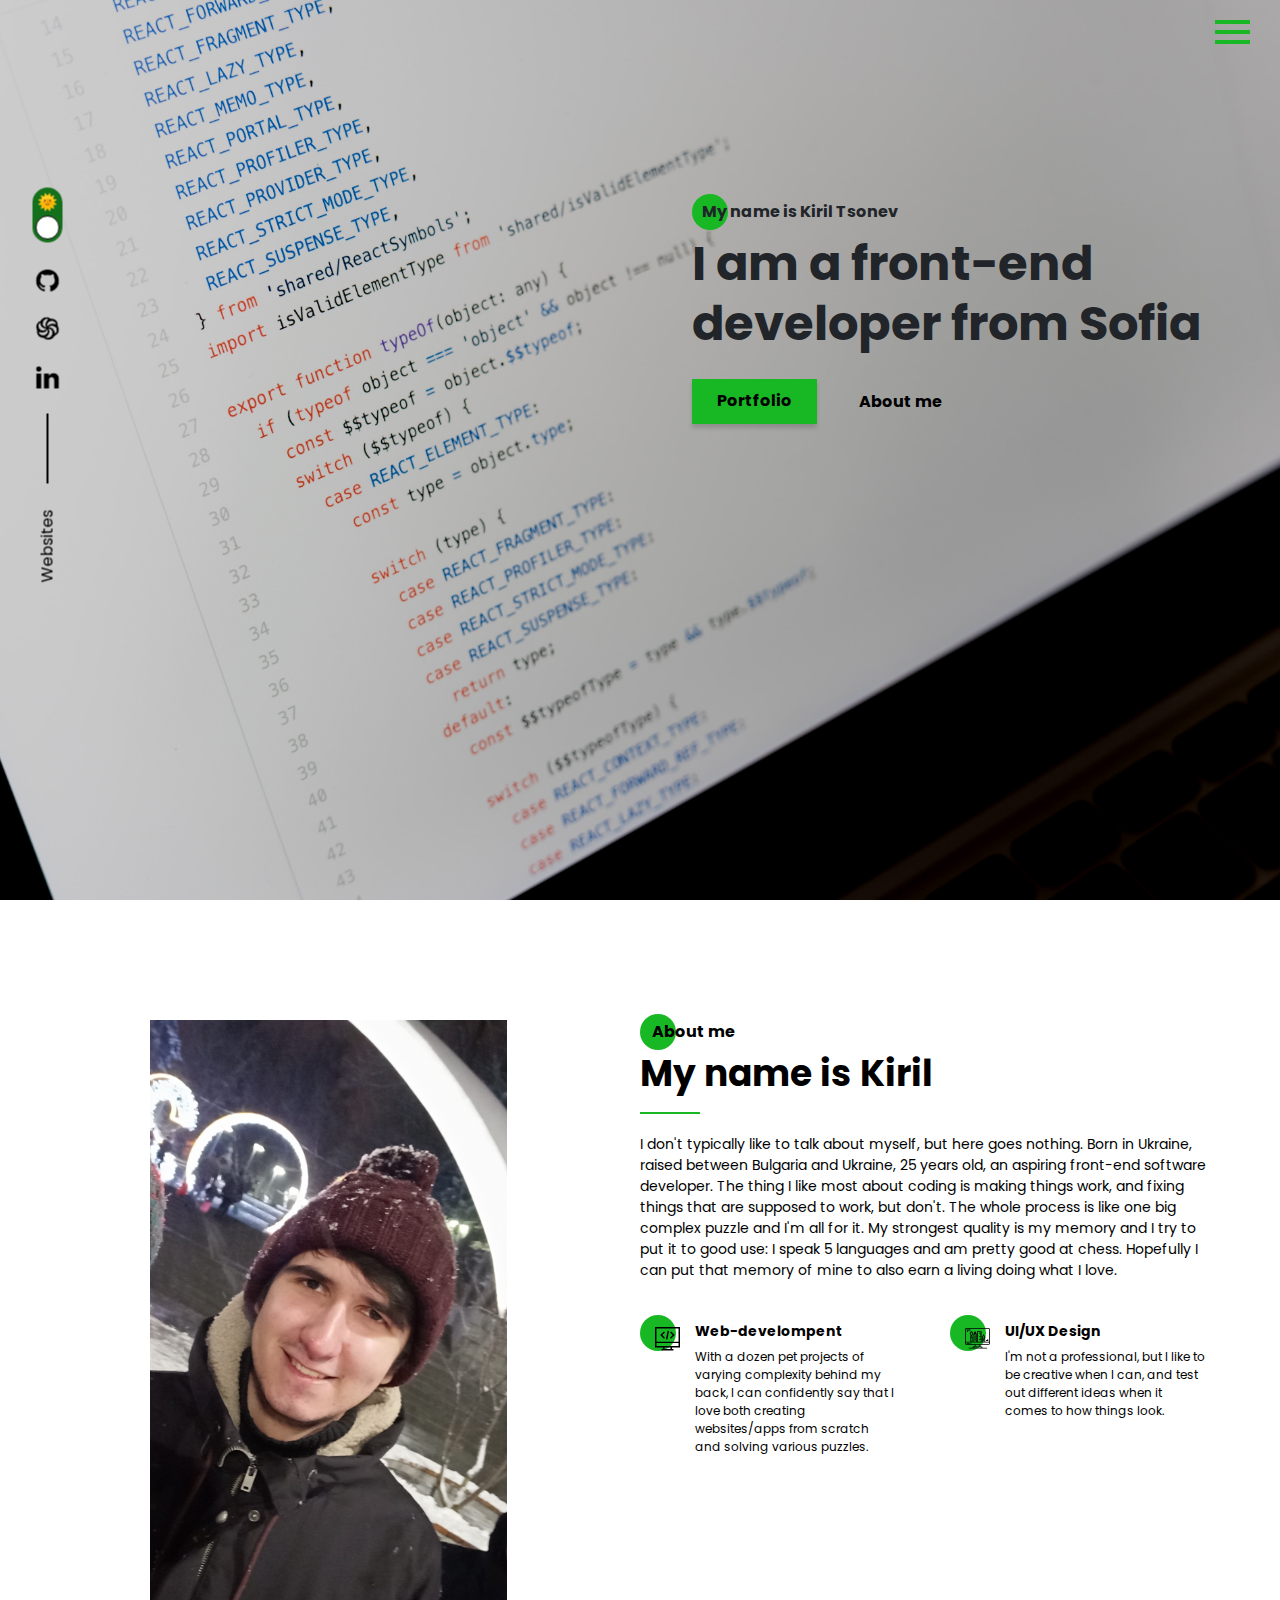
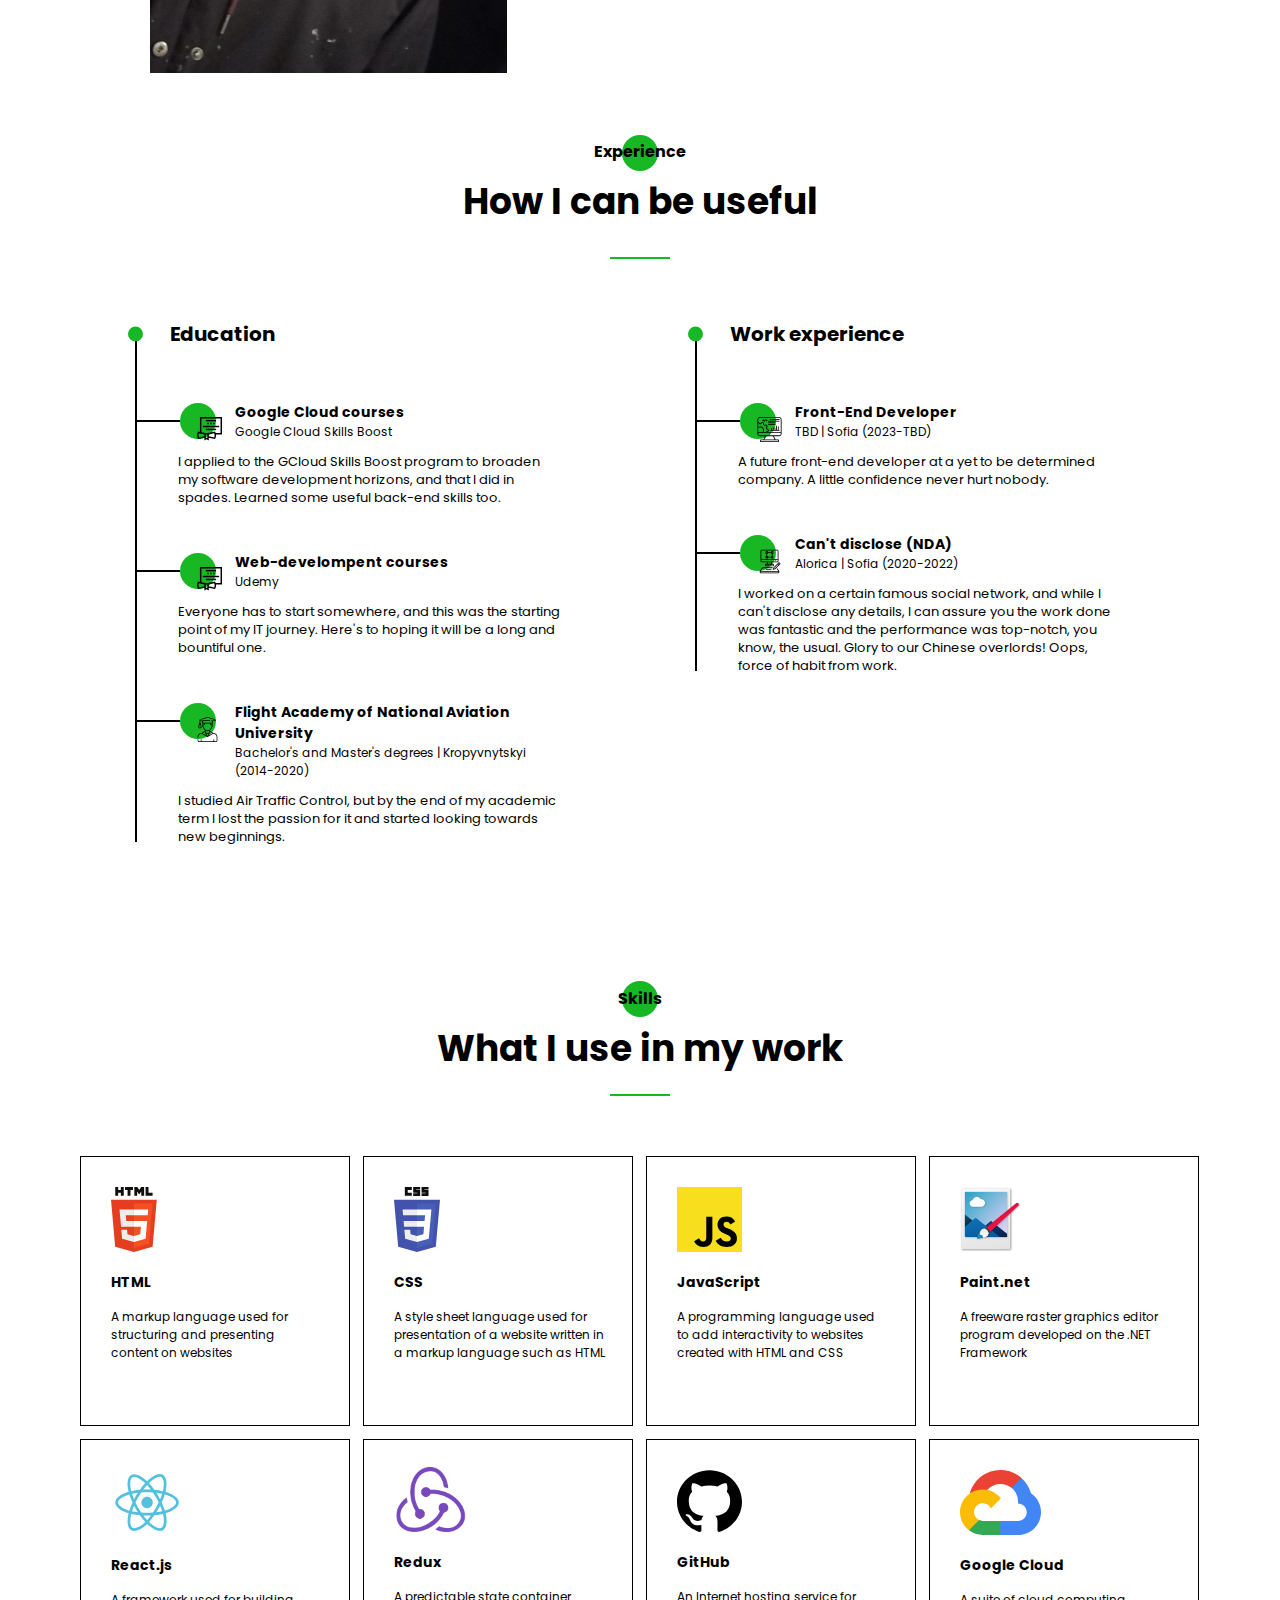
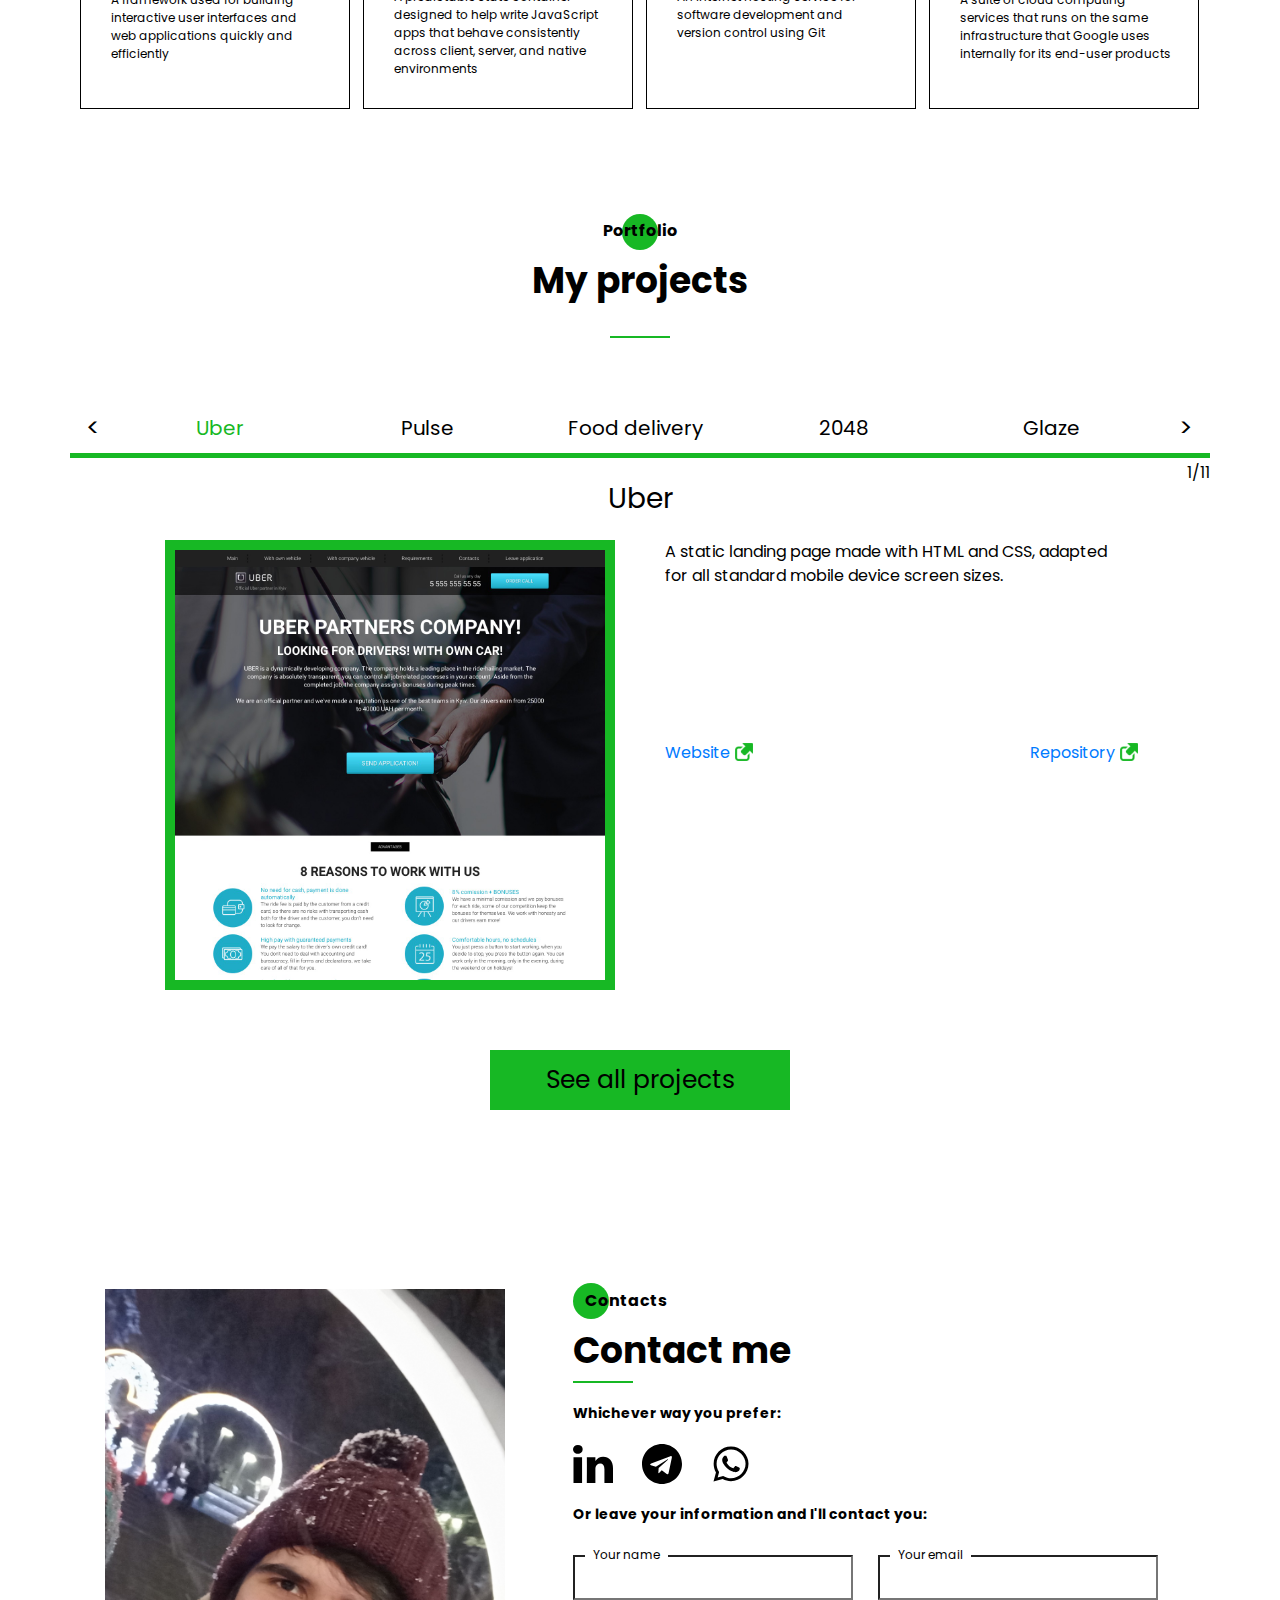
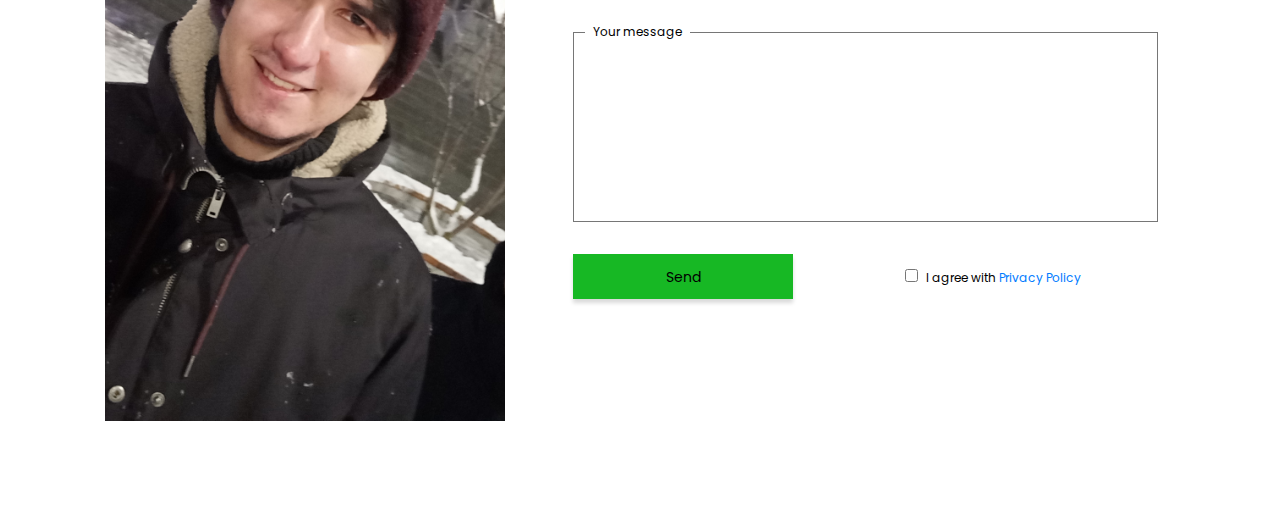
==== commit b67373c3: "Change" ====
--- a/index.html
+++ b/index.html
@@ -236,7 +236,7 @@
                                         <div class="resume__item-location">Bachelor's and Master's degrees | Kropyvnytskyi (2014-2020)</div>
                                     </div>
 
-                                    <div class="resume__item-body">I studied Air Traffic Control and became pretty good at it, but by the end of my academic term I lost the passion for it and started looking towards new beginnings.</div>
+                                    <div class="resume__item-body">I studied Air Traffic Control, but by the end of my academic term I lost the passion for it and started looking towards new beginnings.</div>
                                 </div>
                             </li>
                         </ul>
--- a/css/style.min.css
+++ b/css/style.min.css
@@ -4,4 +4,4 @@
  * Copyright 2011-2019 Twitter, Inc.
  * Licensed under MIT (https://github.com/twbs/bootstrap/blob/master/LICENSE)
  * Forked from Normalize.css, licensed MIT (https://github.com/necolas/normalize.css/blob/master/LICENSE.md)
- */@import"https://fonts.googleapis.com/css2?family=Poppins:wght@500;700&display=swap";*,::after,::before{-webkit-box-sizing:border-box;box-sizing:border-box}html{font-family:sans-serif;line-height:1.15;-webkit-text-size-adjust:100%;-webkit-tap-highlight-color:rgba(0,0,0,0)}article,aside,figcaption,figure,footer,header,hgroup,main,nav,section{display:block}body{margin:0;font-family:-apple-system,BlinkMacSystemFont,"Segoe UI",Roboto,"Helvetica Neue",Arial,"Noto Sans",sans-serif,"Apple Color Emoji","Segoe UI Emoji","Segoe UI Symbol","Noto Color Emoji";font-size:1rem;font-weight:400;line-height:1.5;color:#212529;text-align:left;background-color:#fff}[tabindex="-1"]:focus{outline:0 !important}hr{-webkit-box-sizing:content-box;box-sizing:content-box;height:0;overflow:visible}h1,h2,h3,h4,h5,h6{margin-top:0;margin-bottom:.5rem}p{margin-top:0;margin-bottom:1rem}abbr[data-original-title],abbr[title]{text-decoration:underline;-webkit-text-decoration:underline dotted;text-decoration:underline dotted;cursor:help;border-bottom:0;-webkit-text-decoration-skip-ink:none;text-decoration-skip-ink:none}address{margin-bottom:1rem;font-style:normal;line-height:inherit}dl,ol,ul{margin-top:0;margin-bottom:1rem}ol ol,ol ul,ul ol,ul ul{margin-bottom:0}dt{font-weight:700}dd{margin-bottom:.5rem;margin-left:0}blockquote{margin:0 0 1rem}b,strong{font-weight:bolder}small{font-size:80%}sub,sup{position:relative;font-size:75%;line-height:0;vertical-align:baseline}sub{bottom:-0.25em}sup{top:-0.5em}a{color:#007bff;text-decoration:none;background-color:rgba(0,0,0,0)}a:hover{color:#0056b3;text-decoration:underline}a:not([href]):not([tabindex]){color:inherit;text-decoration:none}a:not([href]):not([tabindex]):focus,a:not([href]):not([tabindex]):hover{color:inherit;text-decoration:none}a:not([href]):not([tabindex]):focus{outline:0}code,kbd,pre,samp{font-family:SFMono-Regular,Menlo,Monaco,Consolas,"Liberation Mono","Courier New",monospace;font-size:1em}pre{margin-top:0;margin-bottom:1rem;overflow:auto}figure{margin:0 0 1rem}img{vertical-align:middle;border-style:none}svg{overflow:hidden;vertical-align:middle}table{border-collapse:collapse}caption{padding-top:.75rem;padding-bottom:.75rem;color:#6c757d;text-align:left;caption-side:bottom}th{text-align:inherit}label{display:inline-block;margin-bottom:.5rem}button{border-radius:0}button:focus{outline:1px dotted;outline:5px auto -webkit-focus-ring-color}button,input,optgroup,select,textarea{margin:0;font-family:inherit;font-size:inherit;line-height:inherit}button,input{overflow:visible}button,select{text-transform:none}select{word-wrap:normal}[type=button],[type=reset],[type=submit],button{-webkit-appearance:button}[type=button]:not(:disabled),[type=reset]:not(:disabled),[type=submit]:not(:disabled),button:not(:disabled){cursor:pointer}[type=button]::-moz-focus-inner,[type=reset]::-moz-focus-inner,[type=submit]::-moz-focus-inner,button::-moz-focus-inner{padding:0;border-style:none}input[type=checkbox],input[type=radio]{-webkit-box-sizing:border-box;box-sizing:border-box;padding:0}input[type=date],input[type=datetime-local],input[type=month],input[type=time]{-webkit-appearance:listbox}textarea{overflow:auto;resize:vertical}fieldset{min-width:0;padding:0;margin:0;border:0}legend{display:block;width:100%;max-width:100%;padding:0;margin-bottom:.5rem;font-size:1.5rem;line-height:inherit;color:inherit;white-space:normal}progress{vertical-align:baseline}[type=number]::-webkit-inner-spin-button,[type=number]::-webkit-outer-spin-button{height:auto}[type=search]{outline-offset:-2px;-webkit-appearance:none}[type=search]::-webkit-search-decoration{-webkit-appearance:none}::-webkit-file-upload-button{font:inherit;-webkit-appearance:button}output{display:inline-block}summary{display:list-item;cursor:pointer}template{display:none}[hidden]{display:none !important}:root[data-theme=light]{--text-color: black;--bg-color: white}:root[data-theme=dark]{--text-color: white;--bg-color: #0E1621}*{font-family:"Poppins",sans-serif;-webkit-box-sizing:border-box;box-sizing:border-box;margin:0;padding:0}.container{width:1140px;margin:0 auto}.divider{display:block;background:#17b824;width:60px;height:2px}.promo{min-height:100vh;position:relative;background:url("../img/main_bg.jpg") center center/cover no-repeat}.promo .title_fz48{width:535px;margin-top:10px}.promo .title_fz16{position:relative;padding-left:10px;z-index:2}.promo .title_fz16::before{content:"";position:absolute;width:36px;height:36px;border-radius:100%;background:#17b824;top:-25%;left:0;z-index:-1}.promo__buttons{margin-top:25px;display:-webkit-box;display:-ms-flexbox;display:flex;width:250px;-webkit-box-align:center;-ms-flex-align:center;align-items:center;-webkit-box-pack:justify;-ms-flex-pack:justify;justify-content:space-between}.promo__link{color:#000;font-weight:bold;line-height:20px}.promo__link:hover{color:#000;text-decoration:none}.promo .container__promo{width:550px;position:absolute;top:200px;right:3vw}.promo .switch{display:none;position:fixed;right:20px;top:60px;z-index:10}.promo .switch__icon{-webkit-transform:rotate(0deg);transform:rotate(0deg)}.title{font-weight:bold}.title_fz14{font-size:14px;line-height:21px}.title_fz16{font-size:16px;line-height:24px}.title_fz20{font-size:20px;line-height:30px}.title_fz36{font-size:36px;line-height:60px}.title_fz48{font-size:48px;line-height:60px}.button{height:45px;padding:12px 25px;background:#17b824;-webkit-box-shadow:0px 4px 4px rgba(0,0,0,.15);box-shadow:0px 4px 4px rgba(0,0,0,.15)}.sidepanel{position:fixed;width:395px;display:-webkit-box;display:-ms-flexbox;display:flex;-webkit-box-pack:justify;-ms-flex-pack:justify;justify-content:space-between;z-index:3;top:370px;left:-150px;-webkit-box-align:center;-ms-flex-align:center;align-items:center;-webkit-transform:rotate(-90deg);transform:rotate(-90deg);color:var(--text-color)}.sidepanel__divider{width:70px;height:2px;background:var(--text-color)}.sidepanel__link{-webkit-transform:rotate(90deg);transform:rotate(90deg)}.sidepanel__link svg{height:23px;width:23px;fill:var(--text-color)}.sidepanel__link svg:hover{-webkit-transform:scale(1.3);transform:scale(1.3);-webkit-transition:.4s all;transition:.4s all}.switch{position:relative;display:-webkit-box;display:-ms-flexbox;display:flex;width:55px;height:30px;background:#15701c;border-radius:20px;line-height:30px;display:flex;-webkit-box-pack:justify;-ms-flex-pack:justify;justify-content:space-between;padding:0 5px;cursor:pointer;-webkit-user-select:none;-moz-user-select:none;-ms-user-select:none;user-select:none}.switch__icon{-webkit-transform:rotate(90deg);transform:rotate(90deg)}.switch__ball{top:3px;left:3px;position:absolute;background-color:#fff;width:24px;height:24px;border-radius:100%;border:1px solid #000;-webkit-transition:all .4s;transition:all .4s;z-index:10}.switch__ball-up{-webkit-transform:translateX(24px);transform:translateX(24px)}.hamburger{position:fixed;top:20px;right:30px;height:24px;display:-webkit-box;display:-ms-flexbox;display:flex;-webkit-box-orient:vertical;-webkit-box-direction:normal;-ms-flex-direction:column;flex-direction:column;-webkit-box-pack:justify;-ms-flex-pack:justify;justify-content:space-between;cursor:pointer;z-index:10}.hamburger span{display:block;height:4px;width:35px;background:#17b824}.menu{position:fixed;top:0;left:-100%;width:100%;height:100%;z-index:100;visibility:hidden;opacity:0;-webkit-transition:.6s all;transition:.6s all}.menu.active{left:0;visibility:visible;opacity:1}.menu__block{background:#17b824;width:345px;height:100%;position:relative;-webkit-transition:.6s all;transition:.6s all;padding-top:140px;padding-left:40px;z-index:10}.menu__close{position:absolute;top:25px;right:25px;cursor:pointer}.menu__list{list-style-type:none;padding-left:35px}.menu__link{position:relative;font-size:24px;font-weight:bold;line-height:36px;margin-bottom:15px}.menu__link::before{content:"";position:absolute;left:-35px;top:11px;border:2px solid #000;height:15px;width:15px;border-radius:100%}.menu__link:hover::before{background:#000;-webkit-transition:.6s all;transition:.6s all}.menu__link a{color:#fff;text-decoration:none}.menu__social{width:250px;position:absolute;display:-webkit-box;display:-ms-flexbox;display:flex;-webkit-box-pack:justify;-ms-flex-pack:justify;justify-content:space-between;-webkit-box-align:center;-ms-flex-align:center;align-items:center;bottom:50px;left:50%;-webkit-transform:translateX(-50%);transform:translateX(-50%)}.menu__social img{width:25px;height:25px}.menu__social img:hover{-webkit-transform:scale(1.3);transform:scale(1.3);-webkit-transition:.5s all;transition:.5s all}.menu__social .switch__icon{-webkit-transform:rotate(0deg);transform:rotate(0deg)}.menu__overlay{position:fixed;top:0;left:0;width:100%;height:100%;background-color:#000;opacity:.75}.about{position:relative;color:var(--text-color);background:var(--bg-color)}.about__grid{display:grid;grid-template:243px 357px/400px 570px;-webkit-column-gap:90px;-moz-column-gap:90px;column-gap:90px;padding-top:120px;-webkit-box-pack:right;-ms-flex-pack:right;justify-content:right}.about .title_fz16{position:relative;padding-left:12px;z-index:1}.about .title_fz16::before{content:"";position:absolute;width:36px;height:36px;border-radius:100%;background:#17b824;top:-25%;left:0;z-index:-1}.about__subgrid{display:grid;grid-template:116px 116px/260px 260px;gap:20px 50px}.about__flex{display:-webkit-box;display:-ms-flexbox;display:flex}.about__desc{font-size:14px;line-height:21px;margin-top:20px}.about__subgrid{margin-top:40px}.about__subgrid__text{width:200px;margin-left:30px}.about__subheading{font-weight:bold;font-size:14px;line-height:21px}.about__text{font-size:12px;line-height:18px;margin-top:6px}.about__img{height:25px;width:25px;position:relative;padding-left:15px;padding-top:5px;z-index:1}.about__img::before{content:"";position:absolute;width:36px;height:36px;border-radius:100%;background:#17b824;top:-25%;left:0;z-index:-1}.about__img svg{fill:var(--text-color)}.about__img_right{padding-left:17px}.about__image{width:357px}.resume{padding-top:120px;background:var(--bg-color);color:var(--text-color)}.resume .title_fz16{position:relative;text-align:center;z-index:1}.resume .title_fz16::before{content:"";position:absolute;width:36px;height:36px;border-radius:100%;background:#17b824;top:-25%;left:0;z-index:-1}.resume .title_fz16::before{top:-5px;left:50%;-webkit-transform:translateX(-50%);transform:translateX(-50%)}.resume .title_fz36{text-align:center}.resume .divider{margin:25px auto 0 auto}.resume__wrapper{display:grid;grid-template-columns:425px 425px;padding:60px 65px 0 65px;-webkit-column-gap:135px;-moz-column-gap:135px;column-gap:135px}.resume .title_fz20{position:relative;padding-left:35px}.resume .title_fz20::before{content:"";position:absolute;background:#17b824;height:15px;width:15px;border-radius:100%;top:50%;-webkit-transform:translateY(-50%);transform:translateY(-50%);left:-7px}.resume ul{list-style-type:none;position:relative}.resume ul li::before{content:"";width:2px;height:calc(100% + 12px);position:absolute;top:-16px;left:0;background-color:var(--text-color)}.resume__item{position:relative}.resume__item::before{content:"";height:2px;width:45px;background-color:var(--text-color);position:absolute;top:63px}.resume__item-head{padding:45px 0 0 100px;position:relative}.resume__item-body{padding-left:43px;margin-top:12px;font-size:13px;line-height:18px}.resume__item-icon{position:absolute;top:46px;left:45px;z-index:1}.resume__item-icon::before{content:"";position:absolute;width:36px;height:36px;border-radius:100%;background:#17b824;top:-25%;left:0;z-index:-1}.resume__item-icon svg{position:absolute;top:14px;left:17px;fill:var(--text-color)}.resume__item-location{font-size:12px;line-height:18px}.skills{position:relative;z-index:1;padding-top:125px;background:var(--bg-color);color:var(--text-color)}.skills .title_fz16{position:relative;text-align:center;z-index:1}.skills .title_fz16::before{content:"";position:absolute;width:36px;height:36px;border-radius:100%;background:#17b824;top:-25%;left:0;z-index:-1}.skills .title_fz16::before{left:50%;-webkit-transform:translateX(-50%);transform:translateX(-50%)}.skills .title_fz36{text-align:center}.skills__grid{display:grid;grid-template:repeat(2, 270px)/repeat(4, 270px);gap:13px;margin:60px 10px 0 10px}.skills__item{border:1px solid var(--text-color);padding:30px;display:-webkit-box;display:-ms-flexbox;display:flex;-webkit-box-orient:vertical;-webkit-box-direction:normal;-ms-flex-direction:column;flex-direction:column;-webkit-box-pack:end;-ms-flex-pack:end;justify-content:end;-webkit-box-align:start;-ms-flex-align:start;align-items:start}.skills__item img{height:65px}.skills__item svg{height:65px;width:65px;fill:var(--text-color)}.skills__item .title{margin-top:20px}.skills__desc{font-size:12px;line-height:18px;margin-top:15px;width:211px;height:94px}.skills .divider{margin:15px auto 0 auto}.portfolio{height:1060px;overflow:hidden;background:var(--bg-color);color:var(--text-color)}.portfolio .title_fz16{position:relative;text-align:center;z-index:10}.portfolio .title_fz16::before{content:"";position:absolute;width:36px;height:36px;border-radius:100%;background:#17b824;top:-25%;left:0;z-index:-1}.portfolio .title_fz16::before{top:-5px;left:50%;-webkit-transform:translateX(-50%);transform:translateX(-50%)}.portfolio .title_fz36{text-align:center}.portfolio .divider{margin:25px auto 0 auto}.portfolio__container{-webkit-transition:-webkit-transform .7s;transition:-webkit-transform .7s;transition:transform .7s;transition:transform .7s, -webkit-transform .7s;position:relative;z-index:1}.portfolio__header{padding-top:110px;position:relative;z-index:10;background:var(--bg-color)}.slider__container{margin-top:60px}.slider__nav{margin-top:60px;display:-webkit-box;display:-ms-flexbox;display:flex;-ms-flex-pack:distribute;justify-content:space-around;height:60px;line-height:60px;font-size:20px;border-bottom:5px solid #17b824}.slider__headings-outer{width:1140px;overflow:hidden}.slider__headings-inner{display:-webkit-box;display:-ms-flexbox;display:flex;-webkit-transition:-webkit-transform .4s;transition:-webkit-transform .4s;transition:transform .4s;transition:transform .4s, -webkit-transform .4s}.slider__heading{cursor:pointer;-webkit-user-select:none;-moz-user-select:none;-ms-user-select:none;user-select:none;text-align:center;width:208px}.slider__prev,.slider__next{font-size:25px;cursor:pointer;-webkit-user-select:none;-moz-user-select:none;-ms-user-select:none;user-select:none;width:50px;text-align:center}.slider__next-container{position:relative}.slider__counter{position:absolute;width:35px;height:30px;line-height:30px;text-align:right;font-size:16px;right:0}.slider__project{display:none}.slider__title{text-align:center;font-size:28px;padding-top:20px}.slider__linkContainer{display:-webkit-box;display:-ms-flexbox;display:flex;-webkit-box-pack:justify;-ms-flex-pack:justify;justify-content:space-between}.slider__link{position:relative}.slider__link::after{position:absolute;content:"";background-image:url("/icons/external.png");top:calc(50% - 10px);right:-23px;background-size:18px 18px;width:18px;height:18px}.slider__link:hover{text-decoration:none;color:#17b824}.slider__image{width:450px;border:#17b824 solid 10px}.slider__info{display:grid;grid-template:225px 225px/450px 450px;padding:20px;-webkit-column-gap:50px;-moz-column-gap:50px;column-gap:50px;-webkit-box-pack:center;-ms-flex-pack:center;justify-content:center}.slider__text{display:-webkit-box;display:-ms-flexbox;display:flex;-webkit-box-orient:vertical;-webkit-box-direction:normal;-ms-flex-direction:column;flex-direction:column;-webkit-box-pack:justify;-ms-flex-pack:justify;justify-content:space-between}.slider__button{cursor:pointer;background-color:#17b824;width:300px;height:60px;margin:40px auto 0 auto;text-align:center;font-size:25px;line-height:60px;-webkit-user-select:none;-moz-user-select:none;-ms-user-select:none;user-select:none}@-webkit-keyframes fadeIn{0%{opacity:0}100%{opacity:1}}@keyframes fadeIn{0%{opacity:0}100%{opacity:1}}.activeProject{display:block;-webkit-animation:fadeIn 1.5s 1;animation:fadeIn 1.5s 1}.activeHeading{color:#17b824}.tiles{margin-top:200px}.tiles__button{cursor:pointer;background-color:#17b824;width:300px;height:60px;margin:40px auto 0 auto;text-align:center;font-size:25px;line-height:60px;-webkit-user-select:none;-moz-user-select:none;-ms-user-select:none;user-select:none}.tiles__grid{margin-top:60px;display:grid;grid-template:repeat(3, 270px)/repeat(4, 270px);gap:10px;-webkit-box-pack:center;-ms-flex-pack:center;justify-content:center}.tiles__card-outer{width:270px;height:270px;border:5px solid #17b824;overflow:hidden}.tiles__card-inner{display:grid;grid-template:261px/261px 261px;-webkit-transition:1s -webkit-transform;transition:1s -webkit-transform;transition:1s transform;transition:1s transform, 1s -webkit-transform}.tiles__image{width:261px;height:261px}.tiles__text{padding:10px;display:-webkit-box;display:-ms-flexbox;display:flex;-webkit-box-orient:vertical;-webkit-box-direction:normal;-ms-flex-direction:column;flex-direction:column;-webkit-box-pack:justify;-ms-flex-pack:justify;justify-content:space-between}.tiles__heading{text-align:center;font-size:20px;border-bottom:2px solid #17b824}.tiles__desc{font-size:13px}.tiles__link{font-size:14px;position:relative}.tiles__link::after{position:absolute;content:"";background-image:url("/icons/external.png");background-size:14px 14px;width:14px;height:14px;top:calc(50% - 8px);right:-17px}.tiles__link:hover{text-decoration:none;color:#17b824}.tiles__link-container{display:-webkit-box;display:-ms-flexbox;display:flex;-webkit-box-pack:justify;-ms-flex-pack:justify;justify-content:space-between;width:90%}.contacts{position:relative;padding:120px 0 90px 0;color:var(--text-color);background:var(--bg-color)}.contacts__grid{margin:0 52px 0 35px;display:grid;grid-template-columns:400px 585px;-webkit-box-pack:justify;-ms-flex-pack:justify;justify-content:space-between}.contacts .title_fz16{position:relative;padding-left:12px;z-index:1}.contacts .title_fz16::before{content:"";position:absolute;width:36px;height:36px;border-radius:100%;background:#17b824;top:-25%;left:0;z-index:-1}.contacts__desc{font-size:14px;line-height:21px;margin-top:20px}.contacts .title_fz14,.contacts__social{margin-top:20px}.contacts__link{margin-right:25px}.contacts__link svg{width:40px;height:40px;fill:var(--text-color)}.contacts__form{margin-top:30px;display:grid;grid-template:45px 190px 45px/280px 280px;-webkit-box-pack:justify;-ms-flex-pack:justify;justify-content:space-between;row-gap:32px}.contacts__form label{position:absolute;height:18px;padding:0 8px;background-color:var(--bg-color);font-size:12px;display:block;margin-bottom:0;top:-9px;left:12px}.contacts__input{position:relative;outline:none}.contacts__input input{width:100%;height:100%;padding:0 20px;font-size:15px;background-color:var(--bg-color);color:var(--text-color)}.contacts__textarea{position:relative;grid-column:1/3}.contacts__textarea textarea{width:100%;height:100%;resize:none;padding:20px;font-size:12px;background-color:var(--bg-color);color:var(--text-color);font-size:15px}.contacts .button{border:none;width:220px;font-size:14px;line-height:22px;color:var(--text-color)}.contacts__triggers{grid-column:1/3;display:grid;grid-template-columns:repeat(2, auto);-webkit-column-gap:35px;-moz-column-gap:35px;column-gap:35px;-webkit-box-align:center;-ms-flex-align:center;align-items:center}.contacts__policy{font-size:12px;line-height:14px}.contacts__policy input{margin-right:5px}.contacts__image{width:400px}.mail__success,.mail__failure,.mail__limit{opacity:0;position:absolute;background:#17b824;width:300px;height:80px;bottom:150px;right:calc(50% - 150px);text-align:center;line-height:80px;-webkit-box-shadow:7px 7px 15px #000;box-shadow:7px 7px 15px #000}@-webkit-keyframes Mail{0%{opacity:0}50%{opacity:1}100%{opacity:0}}@keyframes Mail{0%{opacity:0}50%{opacity:1}100%{opacity:0}}.mailActive{-webkit-animation:Mail 1 5s;animation:Mail 1 5s}@media(max-width: 1200px){.container{max-width:960px}.sidepanel{display:none}.promo .switch{display:block}.promo .switch__icon-sun{position:absolute;top:0;right:4px}.about__grid{grid-template:auto auto/400px 520px;-webkit-column-gap:40px;-moz-column-gap:40px;column-gap:40px}.about__subgrid{grid-template:auto auto/240px 240px;gap:20px 30px}.resume__wrapper{grid-template-columns:425px 425px;padding:60px 30px 0 30px;-webkit-column-gap:60px;-moz-column-gap:60px;column-gap:60px}.skills__grid{grid-template:repeat(3, 270px)/repeat(3, 270px);-webkit-box-pack:center;-ms-flex-pack:center;justify-content:center}.portfolio{height:6150px}.portfolio .container{width:900px}.portfolio .slider__nav{display:none}.portfolio .slider__project{display:block}.portfolio .slider__image{width:437px;height:437px}.portfolio .slider__info{grid-template:218px 218px/437px 437px;-webkit-column-gap:26px;-moz-column-gap:26px;column-gap:26px}.portfolio .slider__button{display:none}.portfolio .tiles{display:none}.contacts__grid{margin:0 25px;grid-template-columns:300px 585px}.contacts__image{width:300px}}@media(max-width: 991px){.container{max-width:720px}.container__promo .title_fz48{font-size:36px}.container .about__grid{grid-template:auto auto/300px 410px;-webkit-column-gap:20px;-moz-column-gap:20px;column-gap:20px}.container .about__grid .title_fz36{font-size:24px}.container .about__image{width:300px}.container .about__subgrid{grid-template:auto auto/200px 200px;gap:20px 15px}.resume__wrapper{grid-template:auto/350px 350px;padding:60px 10px 0 10px;-webkit-column-gap:20px;-moz-column-gap:20px;column-gap:20px}.resume__item::before{width:30px}.resume__item-head{padding:45px 0 0 85px;position:relative}.resume__item-body{padding-left:28px}.resume__item-icon{position:absolute;top:46px;left:30px}.resume__item-icon::before{content:"";position:absolute;width:36px;height:36px;border-radius:100%;background:#17b824;top:-25%;left:0;z-index:-1}.resume__item-icon img{position:absolute;top:14px;left:17px}.skills__grid{grid-template:repeat(4, 270px)/repeat(2, 270px)}.portfolio{height:5200px}.portfolio .container{width:740px}.portfolio .slider__image{width:350px;height:350px}.portfolio .slider__info{grid-template:175px 175px/350px 350px;-webkit-column-gap:20px;-moz-column-gap:20px;column-gap:20px}.contacts__grid{margin:0 15px;grid-template-columns:585px;-webkit-box-pack:center;-ms-flex-pack:center;justify-content:center}.contacts__image{display:none}}@media(max-width: 767px){.container__promo{max-width:300px}.container__promo .title_fz48{width:300px;font-size:24px;line-height:36px}.container{max-width:540px}.container .about__grid{grid-template:auto auto/530px;row-gap:30px;padding-top:30px}.container .about__grid .title_fz36{font-size:24px;text-align:center}.container .about__grid .title_fz16{text-align:center}.container .about__grid .title_fz16:before{left:50%;-webkit-transform:translateX(-50%);transform:translateX(-50%)}.container .about__grid .divider{margin:0 auto}.container .about__image{width:280px;margin:0 auto}.container .about__subgrid{grid-template:auto/170px 170px 170px;-webkit-column-gap:10px;-moz-column-gap:10px;column-gap:10px}.container .resume__wrapper{grid-template:auto auto/530px;row-gap:20px}.container .contacts__grid{margin:0 15px;grid-template-columns:540px;-webkit-box-pack:center;-ms-flex-pack:center;justify-content:center}.container .contacts__form{grid-template:45px 190px 45px/250px 250px;-webkit-box-pack:justify;-ms-flex-pack:justify;justify-content:space-between;row-gap:32px}.portfolio{height:4250px}.portfolio .container{width:540px}.portfolio .slider__image{width:265px;height:265px}.portfolio .slider__info{grid-template:132px 132px/265px 265px;-webkit-column-gap:10px;-moz-column-gap:10px;column-gap:10px}.portfolio .slider__description{font-size:14px}}@media(max-width: 575px){.promo .switch{top:45px;right:5px}.hamburger{top:10px;right:15px}.menu__block{width:320px;padding-left:20px}.container{width:100%;padding:0 10px}.container .title_fz48{width:280px;font-size:28px;line-height:36px}.container .title_fz36{line-height:40px;font-size:24px}.container .about__grid{grid-template:auto auto/280px;row-gap:50px;padding:30px 10px 0 10px;-webkit-box-pack:center;-ms-flex-pack:center;justify-content:center}.container .about__image{width:280px}.container .about__subgrid{grid-template:repeat(3, auto)/280px;gap:20px 50px}.container .about__desc{width:280px}.container .resume__wrapper{grid-template:auto auto/280px;row-gap:30px;-webkit-box-pack:center;-ms-flex-pack:center;justify-content:center}.container .skills__grid{grid-template:repeat(7, 270px)/270px}.container .contacts__grid{margin:0 10px;grid-template-columns:300px}.container .contacts__form{grid-template:45px 45px 190px/300px;-webkit-box-pack:justify;-ms-flex-pack:justify;justify-content:space-between;row-gap:32px}.container .contacts__triggers{grid-template:45px 45px/300px;grid-column:unset}.container .contacts__textarea{grid-column:unset}.portfolio{height:6215px}.portfolio .container{width:300px}.portfolio .slider__image{width:265px;height:265px;border-width:5px}.portfolio .slider__info{grid-template:265px minmax(0, auto)/265px;row-gap:10px}.portfolio .slider__description{font-size:14px}.portfolio .slider__text{min-height:20px}}.pageup{opacity:0;position:fixed;bottom:7%;right:3%;z-index:30;cursor:pointer;-webkit-transition:1s all;transition:1s all}.up{height:50px;width:50px}+ */@import"https://fonts.googleapis.com/css2?family=Poppins:wght@500;700&display=swap";*,::after,::before{-webkit-box-sizing:border-box;box-sizing:border-box}html{font-family:sans-serif;line-height:1.15;-webkit-text-size-adjust:100%;-webkit-tap-highlight-color:rgba(0,0,0,0)}article,aside,figcaption,figure,footer,header,hgroup,main,nav,section{display:block}body{margin:0;font-family:-apple-system,BlinkMacSystemFont,"Segoe UI",Roboto,"Helvetica Neue",Arial,"Noto Sans",sans-serif,"Apple Color Emoji","Segoe UI Emoji","Segoe UI Symbol","Noto Color Emoji";font-size:1rem;font-weight:400;line-height:1.5;color:#212529;text-align:left;background-color:#fff}[tabindex="-1"]:focus{outline:0 !important}hr{-webkit-box-sizing:content-box;box-sizing:content-box;height:0;overflow:visible}h1,h2,h3,h4,h5,h6{margin-top:0;margin-bottom:.5rem}p{margin-top:0;margin-bottom:1rem}abbr[data-original-title],abbr[title]{text-decoration:underline;-webkit-text-decoration:underline dotted;text-decoration:underline dotted;cursor:help;border-bottom:0;-webkit-text-decoration-skip-ink:none;text-decoration-skip-ink:none}address{margin-bottom:1rem;font-style:normal;line-height:inherit}dl,ol,ul{margin-top:0;margin-bottom:1rem}ol ol,ol ul,ul ol,ul ul{margin-bottom:0}dt{font-weight:700}dd{margin-bottom:.5rem;margin-left:0}blockquote{margin:0 0 1rem}b,strong{font-weight:bolder}small{font-size:80%}sub,sup{position:relative;font-size:75%;line-height:0;vertical-align:baseline}sub{bottom:-0.25em}sup{top:-0.5em}a{color:#007bff;text-decoration:none;background-color:rgba(0,0,0,0)}a:hover{color:#0056b3;text-decoration:underline}a:not([href]):not([tabindex]){color:inherit;text-decoration:none}a:not([href]):not([tabindex]):focus,a:not([href]):not([tabindex]):hover{color:inherit;text-decoration:none}a:not([href]):not([tabindex]):focus{outline:0}code,kbd,pre,samp{font-family:SFMono-Regular,Menlo,Monaco,Consolas,"Liberation Mono","Courier New",monospace;font-size:1em}pre{margin-top:0;margin-bottom:1rem;overflow:auto}figure{margin:0 0 1rem}img{vertical-align:middle;border-style:none}svg{overflow:hidden;vertical-align:middle}table{border-collapse:collapse}caption{padding-top:.75rem;padding-bottom:.75rem;color:#6c757d;text-align:left;caption-side:bottom}th{text-align:inherit}label{display:inline-block;margin-bottom:.5rem}button{border-radius:0}button:focus{outline:1px dotted;outline:5px auto -webkit-focus-ring-color}button,input,optgroup,select,textarea{margin:0;font-family:inherit;font-size:inherit;line-height:inherit}button,input{overflow:visible}button,select{text-transform:none}select{word-wrap:normal}[type=button],[type=reset],[type=submit],button{-webkit-appearance:button}[type=button]:not(:disabled),[type=reset]:not(:disabled),[type=submit]:not(:disabled),button:not(:disabled){cursor:pointer}[type=button]::-moz-focus-inner,[type=reset]::-moz-focus-inner,[type=submit]::-moz-focus-inner,button::-moz-focus-inner{padding:0;border-style:none}input[type=checkbox],input[type=radio]{-webkit-box-sizing:border-box;box-sizing:border-box;padding:0}input[type=date],input[type=datetime-local],input[type=month],input[type=time]{-webkit-appearance:listbox}textarea{overflow:auto;resize:vertical}fieldset{min-width:0;padding:0;margin:0;border:0}legend{display:block;width:100%;max-width:100%;padding:0;margin-bottom:.5rem;font-size:1.5rem;line-height:inherit;color:inherit;white-space:normal}progress{vertical-align:baseline}[type=number]::-webkit-inner-spin-button,[type=number]::-webkit-outer-spin-button{height:auto}[type=search]{outline-offset:-2px;-webkit-appearance:none}[type=search]::-webkit-search-decoration{-webkit-appearance:none}::-webkit-file-upload-button{font:inherit;-webkit-appearance:button}output{display:inline-block}summary{display:list-item;cursor:pointer}template{display:none}[hidden]{display:none !important}:root[data-theme=light]{--text-color: black;--bg-color: white}:root[data-theme=dark]{--text-color: white;--bg-color: #0E1621}*{font-family:"Poppins",sans-serif;-webkit-box-sizing:border-box;box-sizing:border-box;margin:0;padding:0}.container{width:1140px;margin:0 auto}.divider{display:block;background:#17b824;width:60px;height:2px}.promo{min-height:100vh;position:relative;background:url("../img/main_bg.jpg") center center/cover no-repeat}.promo .title_fz48{width:535px;margin-top:10px}.promo .title_fz16{position:relative;padding-left:10px;z-index:2}.promo .title_fz16::before{content:"";position:absolute;width:36px;height:36px;border-radius:100%;background:#17b824;top:-25%;left:0;z-index:-1}.promo__buttons{margin-top:25px;display:-webkit-box;display:-ms-flexbox;display:flex;width:250px;-webkit-box-align:center;-ms-flex-align:center;align-items:center;-webkit-box-pack:justify;-ms-flex-pack:justify;justify-content:space-between}.promo__link{color:#000;font-weight:bold;line-height:20px}.promo__link:hover{color:#000;text-decoration:none}.promo .container__promo{width:550px;position:absolute;top:200px;right:3vw}.promo .switch{display:none;position:fixed;right:20px;top:60px;z-index:11}.promo .switch__icon{-webkit-transform:rotate(0deg);transform:rotate(0deg)}.title{font-weight:bold}.title_fz14{font-size:14px;line-height:21px}.title_fz16{font-size:16px;line-height:24px}.title_fz20{font-size:20px;line-height:30px}.title_fz36{font-size:36px;line-height:60px}.title_fz48{font-size:48px;line-height:60px}.button{height:45px;padding:12px 25px;background:#17b824;-webkit-box-shadow:0px 4px 4px rgba(0,0,0,.15);box-shadow:0px 4px 4px rgba(0,0,0,.15)}.sidepanel{position:fixed;width:395px;display:-webkit-box;display:-ms-flexbox;display:flex;-webkit-box-pack:justify;-ms-flex-pack:justify;justify-content:space-between;z-index:3;top:370px;left:-150px;-webkit-box-align:center;-ms-flex-align:center;align-items:center;-webkit-transform:rotate(-90deg);transform:rotate(-90deg);color:var(--text-color)}.sidepanel__divider{width:70px;height:2px;background:var(--text-color)}.sidepanel__link{-webkit-transform:rotate(90deg);transform:rotate(90deg)}.sidepanel__link svg{height:23px;width:23px;fill:var(--text-color)}.sidepanel__link svg:hover{-webkit-transform:scale(1.3);transform:scale(1.3);-webkit-transition:.4s all;transition:.4s all}.switch{position:relative;display:-webkit-box;display:-ms-flexbox;display:flex;width:55px;height:30px;background:#15701c;border-radius:20px;line-height:30px;display:flex;-webkit-box-pack:justify;-ms-flex-pack:justify;justify-content:space-between;padding:0 5px;cursor:pointer;-webkit-user-select:none;-moz-user-select:none;-ms-user-select:none;user-select:none}.switch__icon{-webkit-transform:rotate(90deg);transform:rotate(90deg)}.switch__ball{top:3px;left:3px;position:absolute;background-color:#fff;width:24px;height:24px;border-radius:100%;border:1px solid #000;-webkit-transition:all .4s;transition:all .4s;z-index:10}.switch__ball-up{-webkit-transform:translateX(24px);transform:translateX(24px)}.hamburger{position:fixed;top:20px;right:30px;height:24px;display:-webkit-box;display:-ms-flexbox;display:flex;-webkit-box-orient:vertical;-webkit-box-direction:normal;-ms-flex-direction:column;flex-direction:column;-webkit-box-pack:justify;-ms-flex-pack:justify;justify-content:space-between;cursor:pointer;z-index:11}.hamburger span{display:block;height:4px;width:35px;background:#17b824}.menu{position:fixed;top:0;left:-100%;width:100%;height:110%;z-index:100;visibility:hidden;opacity:0;-webkit-transition:.6s all;transition:.6s all}.menu.active{left:0;visibility:visible;opacity:1}.menu__block{background:#17b824;width:345px;height:100%;position:relative;-webkit-transition:.6s all;transition:.6s all;padding-top:140px;padding-left:40px;z-index:10}.menu__close{position:absolute;top:25px;right:25px;cursor:pointer}.menu__list{list-style-type:none;padding-left:35px}.menu__link{position:relative;font-size:24px;font-weight:bold;line-height:36px;margin-bottom:15px}.menu__link::before{content:"";position:absolute;left:-35px;top:11px;border:2px solid #000;height:15px;width:15px;border-radius:100%}.menu__link:hover::before{background:#000;-webkit-transition:.4s all;transition:.4s all}.menu__link a{color:#fff;text-decoration:none}.menu__social{width:250px;position:absolute;display:-webkit-box;display:-ms-flexbox;display:flex;-webkit-box-pack:justify;-ms-flex-pack:justify;justify-content:space-between;-webkit-box-align:center;-ms-flex-align:center;align-items:center;top:80%;left:50%;-webkit-transform:translateX(-50%);transform:translateX(-50%)}.menu__social img{width:25px;height:25px}.menu__social img:hover{-webkit-transform:scale(1.3);transform:scale(1.3);-webkit-transition:.5s all;transition:.5s all}.menu__social .switch__icon{-webkit-transform:rotate(0deg);transform:rotate(0deg)}.menu__overlay{position:fixed;top:0;left:0;width:100%;height:110%;background-color:#000;opacity:.75}.about{position:relative;color:var(--text-color);background:var(--bg-color)}.about__grid{display:grid;grid-template:243px 357px/400px 570px;-webkit-column-gap:90px;-moz-column-gap:90px;column-gap:90px;padding-top:120px;-webkit-box-pack:right;-ms-flex-pack:right;justify-content:right}.about .title_fz16{position:relative;padding-left:12px;z-index:1}.about .title_fz16::before{content:"";position:absolute;width:36px;height:36px;border-radius:100%;background:#17b824;top:-25%;left:0;z-index:-1}.about__subgrid{display:grid;grid-template:116px 116px/260px 260px;gap:20px 50px}.about__flex{display:-webkit-box;display:-ms-flexbox;display:flex}.about__desc{font-size:14px;line-height:21px;margin-top:20px}.about__subgrid{margin-top:40px}.about__subgrid__text{width:200px;margin-left:30px}.about__subheading{font-weight:bold;font-size:14px;line-height:21px}.about__text{font-size:12px;line-height:18px;margin-top:6px}.about__img{height:25px;width:25px;position:relative;padding-left:15px;padding-top:5px;z-index:1}.about__img::before{content:"";position:absolute;width:36px;height:36px;border-radius:100%;background:#17b824;top:-25%;left:0;z-index:-1}.about__img svg{fill:var(--text-color)}.about__img_right{padding-left:17px}.about__image{width:357px}.resume{padding-top:120px;background:var(--bg-color);color:var(--text-color)}.resume .title_fz16{position:relative;text-align:center;z-index:1}.resume .title_fz16::before{content:"";position:absolute;width:36px;height:36px;border-radius:100%;background:#17b824;top:-25%;left:0;z-index:-1}.resume .title_fz16::before{top:-5px;left:50%;-webkit-transform:translateX(-50%);transform:translateX(-50%)}.resume .title_fz36{text-align:center}.resume .divider{margin:25px auto 0 auto}.resume__wrapper{display:grid;grid-template-columns:425px 425px;padding:60px 65px 0 65px;-webkit-column-gap:135px;-moz-column-gap:135px;column-gap:135px}.resume .title_fz20{position:relative;padding-left:35px}.resume .title_fz20::before{content:"";position:absolute;background:#17b824;height:15px;width:15px;border-radius:100%;top:50%;-webkit-transform:translateY(-50%);transform:translateY(-50%);left:-7px}.resume ul{list-style-type:none;position:relative}.resume ul li::before{content:"";width:2px;height:calc(100% + 12px);position:absolute;top:-16px;left:0;background-color:var(--text-color)}.resume__item{position:relative}.resume__item::before{content:"";height:2px;width:45px;background-color:var(--text-color);position:absolute;top:63px}.resume__item-head{padding:45px 0 0 100px;position:relative}.resume__item-body{padding-left:43px;margin-top:12px;font-size:13px;line-height:18px}.resume__item-icon{position:absolute;top:46px;left:45px;z-index:1}.resume__item-icon::before{content:"";position:absolute;width:36px;height:36px;border-radius:100%;background:#17b824;top:-25%;left:0;z-index:-1}.resume__item-icon svg{position:absolute;top:14px;left:17px;fill:var(--text-color)}.resume__item-location{font-size:12px;line-height:18px}.skills{position:relative;z-index:1;padding-top:125px;background:var(--bg-color);color:var(--text-color)}.skills .title_fz16{position:relative;text-align:center;z-index:1}.skills .title_fz16::before{content:"";position:absolute;width:36px;height:36px;border-radius:100%;background:#17b824;top:-25%;left:0;z-index:-1}.skills .title_fz16::before{left:50%;-webkit-transform:translateX(-50%);transform:translateX(-50%)}.skills .title_fz36{text-align:center}.skills__grid{display:grid;grid-template:repeat(2, 270px)/repeat(4, 270px);gap:13px;margin:60px 10px 0 10px}.skills__item{border:1px solid var(--text-color);padding:30px;display:-webkit-box;display:-ms-flexbox;display:flex;-webkit-box-orient:vertical;-webkit-box-direction:normal;-ms-flex-direction:column;flex-direction:column;-webkit-box-pack:end;-ms-flex-pack:end;justify-content:end;-webkit-box-align:start;-ms-flex-align:start;align-items:start}.skills__item img{height:65px}.skills__item svg{height:65px;width:65px;fill:var(--text-color)}.skills__item .title{margin-top:20px}.skills__desc{font-size:12px;line-height:18px;margin-top:15px;width:211px;height:94px}.skills .divider{margin:15px auto 0 auto}.portfolio{height:1060px;overflow:hidden;background:var(--bg-color);color:var(--text-color)}.portfolio .title_fz16{position:relative;text-align:center;z-index:10}.portfolio .title_fz16::before{content:"";position:absolute;width:36px;height:36px;border-radius:100%;background:#17b824;top:-25%;left:0;z-index:-1}.portfolio .title_fz16::before{top:-5px;left:50%;-webkit-transform:translateX(-50%);transform:translateX(-50%)}.portfolio .title_fz36{text-align:center}.portfolio .divider{margin:25px auto 0 auto}.portfolio__container{-webkit-transition:-webkit-transform .7s;transition:-webkit-transform .7s;transition:transform .7s;transition:transform .7s, -webkit-transform .7s;position:relative;z-index:1}.portfolio__header{padding-top:110px;position:relative;z-index:10;background:var(--bg-color)}.slider__container{margin-top:60px}.slider__nav{margin-top:60px;display:-webkit-box;display:-ms-flexbox;display:flex;-ms-flex-pack:distribute;justify-content:space-around;height:60px;line-height:60px;font-size:20px;border-bottom:5px solid #17b824}.slider__headings-outer{width:1140px;overflow:hidden}.slider__headings-inner{display:-webkit-box;display:-ms-flexbox;display:flex;-webkit-transition:-webkit-transform .4s;transition:-webkit-transform .4s;transition:transform .4s;transition:transform .4s, -webkit-transform .4s}.slider__heading{cursor:pointer;-webkit-user-select:none;-moz-user-select:none;-ms-user-select:none;user-select:none;text-align:center;width:208px}.slider__prev,.slider__next{font-size:25px;cursor:pointer;-webkit-user-select:none;-moz-user-select:none;-ms-user-select:none;user-select:none;width:50px;text-align:center}.slider__next-container{position:relative}.slider__counter{position:absolute;width:35px;height:30px;line-height:30px;text-align:right;font-size:16px;right:0}.slider__project{display:none}.slider__title{text-align:center;font-size:28px;padding-top:20px}.slider__linkContainer{display:-webkit-box;display:-ms-flexbox;display:flex;-webkit-box-pack:justify;-ms-flex-pack:justify;justify-content:space-between}.slider__link{position:relative}.slider__link::after{position:absolute;content:"";background-image:url("/icons/external.png");top:calc(50% - 10px);right:-23px;background-size:18px 18px;width:18px;height:18px}.slider__link:hover{text-decoration:none;color:#17b824}.slider__image{width:450px;border:#17b824 solid 10px}.slider__info{display:grid;grid-template:225px 225px/450px 450px;padding:20px;-webkit-column-gap:50px;-moz-column-gap:50px;column-gap:50px;-webkit-box-pack:center;-ms-flex-pack:center;justify-content:center}.slider__text{display:-webkit-box;display:-ms-flexbox;display:flex;-webkit-box-orient:vertical;-webkit-box-direction:normal;-ms-flex-direction:column;flex-direction:column;-webkit-box-pack:justify;-ms-flex-pack:justify;justify-content:space-between}.slider__button{cursor:pointer;background-color:#17b824;width:300px;height:60px;margin:40px auto 0 auto;text-align:center;font-size:25px;line-height:60px;-webkit-user-select:none;-moz-user-select:none;-ms-user-select:none;user-select:none}@-webkit-keyframes fadeIn{0%{opacity:0}100%{opacity:1}}@keyframes fadeIn{0%{opacity:0}100%{opacity:1}}.activeProject{display:block;-webkit-animation:fadeIn 1.5s 1;animation:fadeIn 1.5s 1}.activeHeading{color:#17b824}.tiles{margin-top:200px}.tiles__button{cursor:pointer;background-color:#17b824;width:300px;height:60px;margin:40px auto 0 auto;text-align:center;font-size:25px;line-height:60px;-webkit-user-select:none;-moz-user-select:none;-ms-user-select:none;user-select:none}.tiles__grid{margin-top:60px;display:grid;grid-template:repeat(3, 270px)/repeat(4, 270px);gap:10px;-webkit-box-pack:center;-ms-flex-pack:center;justify-content:center}.tiles__card-outer{width:270px;height:270px;border:5px solid #17b824;overflow:hidden}.tiles__card-inner{display:grid;grid-template:261px/261px 261px;-webkit-transition:1s -webkit-transform;transition:1s -webkit-transform;transition:1s transform;transition:1s transform, 1s -webkit-transform}.tiles__image{width:261px;height:261px}.tiles__text{padding:10px;display:-webkit-box;display:-ms-flexbox;display:flex;-webkit-box-orient:vertical;-webkit-box-direction:normal;-ms-flex-direction:column;flex-direction:column;-webkit-box-pack:justify;-ms-flex-pack:justify;justify-content:space-between}.tiles__heading{text-align:center;font-size:20px;border-bottom:2px solid #17b824}.tiles__desc{font-size:13px}.tiles__link{font-size:14px;position:relative}.tiles__link::after{position:absolute;content:"";background-image:url("/icons/external.png");background-size:14px 14px;width:14px;height:14px;top:calc(50% - 8px);right:-17px}.tiles__link:hover{text-decoration:none;color:#17b824}.tiles__link-container{display:-webkit-box;display:-ms-flexbox;display:flex;-webkit-box-pack:justify;-ms-flex-pack:justify;justify-content:space-between;width:90%}.contacts{position:relative;padding:120px 0 90px 0;color:var(--text-color);background:var(--bg-color)}.contacts__grid{margin:0 52px 0 35px;display:grid;grid-template-columns:400px 585px;-webkit-box-pack:justify;-ms-flex-pack:justify;justify-content:space-between}.contacts .title_fz16{position:relative;padding-left:12px;z-index:1}.contacts .title_fz16::before{content:"";position:absolute;width:36px;height:36px;border-radius:100%;background:#17b824;top:-25%;left:0;z-index:-1}.contacts__desc{font-size:14px;line-height:21px;margin-top:20px}.contacts .title_fz14,.contacts__social{margin-top:20px}.contacts__link{margin-right:25px}.contacts__link svg{width:40px;height:40px;fill:var(--text-color)}.contacts__form{margin-top:30px;display:grid;grid-template:45px 190px 45px/280px 280px;-webkit-box-pack:justify;-ms-flex-pack:justify;justify-content:space-between;row-gap:32px}.contacts__form label{position:absolute;height:18px;padding:0 8px;background-color:var(--bg-color);font-size:12px;display:block;margin-bottom:0;top:-9px;left:12px}.contacts__input{position:relative;outline:none}.contacts__input input{width:100%;height:100%;padding:0 20px;font-size:15px;background-color:var(--bg-color);color:var(--text-color)}.contacts__textarea{position:relative;grid-column:1/3}.contacts__textarea textarea{width:100%;height:100%;resize:none;padding:20px;font-size:12px;background-color:var(--bg-color);color:var(--text-color);font-size:15px}.contacts .button{border:none;width:220px;font-size:14px;line-height:22px;color:var(--text-color)}.contacts__triggers{grid-column:1/3;display:grid;grid-template-columns:repeat(2, auto);-webkit-column-gap:35px;-moz-column-gap:35px;column-gap:35px;-webkit-box-align:center;-ms-flex-align:center;align-items:center}.contacts__policy{font-size:12px;line-height:14px}.contacts__policy input{margin-right:5px}.contacts__image{width:400px}.mail__success,.mail__failure,.mail__limit{opacity:0;position:absolute;background:#17b824;width:300px;height:80px;bottom:150px;right:calc(50% - 150px);text-align:center;line-height:80px;-webkit-box-shadow:7px 7px 15px #000;box-shadow:7px 7px 15px #000}@-webkit-keyframes Mail{0%{opacity:0}50%{opacity:1}100%{opacity:0}}@keyframes Mail{0%{opacity:0}50%{opacity:1}100%{opacity:0}}.mailActive{-webkit-animation:Mail 1 5s;animation:Mail 1 5s}@media(max-width: 1200px){.container{max-width:960px}.sidepanel{display:none}.promo .switch{display:block}.promo .switch__icon-sun{position:absolute;top:0;right:4px}.about__grid{grid-template:auto auto/400px 520px;-webkit-column-gap:40px;-moz-column-gap:40px;column-gap:40px}.about__subgrid{grid-template:auto auto/240px 240px;gap:20px 30px}.resume__wrapper{grid-template-columns:425px 425px;padding:60px 30px 0 30px;-webkit-column-gap:60px;-moz-column-gap:60px;column-gap:60px}.skills__grid{grid-template:repeat(3, 270px)/repeat(3, 270px);-webkit-box-pack:center;-ms-flex-pack:center;justify-content:center}.portfolio{height:6150px}.portfolio .container{width:900px}.portfolio .slider{margin-top:30px}.portfolio .slider__nav{display:none}.portfolio .slider__project{display:block}.portfolio .slider__image{width:437px;height:437px}.portfolio .slider__info{grid-template:218px 218px/437px 437px;-webkit-column-gap:26px;-moz-column-gap:26px;column-gap:26px}.portfolio .slider__button{display:none}.portfolio .tiles{display:none}.contacts__grid{margin:0 25px;grid-template-columns:300px 585px}.contacts__image{width:300px}}@media(max-width: 991px){.container{max-width:720px}.container__promo .title_fz48{font-size:36px}.container .about__grid{grid-template:auto auto/300px 410px;-webkit-column-gap:20px;-moz-column-gap:20px;column-gap:20px}.container .about__grid .title_fz36{font-size:24px}.container .about__image{width:300px}.container .about__subgrid{grid-template:auto auto/200px 200px;gap:20px 15px}.resume__wrapper{grid-template:auto/350px 350px;padding:60px 10px 0 10px;-webkit-column-gap:20px;-moz-column-gap:20px;column-gap:20px}.resume__item::before{width:30px}.resume__item-head{padding:45px 0 0 85px;position:relative}.resume__item-body{padding-left:28px}.resume__item-icon{position:absolute;top:46px;left:30px}.resume__item-icon::before{content:"";position:absolute;width:36px;height:36px;border-radius:100%;background:#17b824;top:-25%;left:0;z-index:-1}.resume__item-icon img{position:absolute;top:14px;left:17px}.skills__grid{grid-template:repeat(4, 270px)/repeat(2, 270px)}.portfolio{height:5260px}.portfolio .container{width:740px}.portfolio .slider{margin-top:40px}.portfolio .slider__image{width:350px;height:350px}.portfolio .slider__info{grid-template:175px 175px/350px 350px;-webkit-column-gap:20px;-moz-column-gap:20px;column-gap:20px}.contacts__grid{margin:0 15px;grid-template-columns:585px;-webkit-box-pack:center;-ms-flex-pack:center;justify-content:center}.contacts__image{display:none}}@media(max-width: 767px){.container__promo{max-width:300px}.container__promo .title_fz48{width:300px;font-size:24px;line-height:36px}.container{max-width:540px}.container .about__grid{grid-template:auto auto/530px;row-gap:30px;padding-top:80px}.container .about__grid .title_fz36{font-size:24px;text-align:center}.container .about__grid .title_fz16{margin-top:20px;text-align:center}.container .about__grid .title_fz16:before{left:50%;-webkit-transform:translateX(-50%);transform:translateX(-50%)}.container .about__grid .divider{margin:0 auto}.container .about__image{width:280px;margin:0 auto}.container .about__subgrid{grid-template:auto/170px 170px 170px;-webkit-column-gap:10px;-moz-column-gap:10px;column-gap:10px}.container .resume__wrapper{grid-template:auto auto/530px;row-gap:20px}.container .contacts__grid{margin:0 15px;grid-template-columns:540px;-webkit-box-pack:center;-ms-flex-pack:center;justify-content:center}.container .contacts__form{grid-template:45px 190px 45px/250px 250px;-webkit-box-pack:justify;-ms-flex-pack:justify;justify-content:space-between;row-gap:32px}.portfolio{height:4310px}.portfolio .container{width:540px}.portfolio .slider__image{width:265px;height:265px}.portfolio .slider__info{grid-template:132px 132px/265px 265px;-webkit-column-gap:10px;-moz-column-gap:10px;column-gap:10px}.portfolio .slider__description{font-size:14px}}@media(max-width: 575px){.promo .switch{top:45px;right:5px}.hamburger{top:10px;right:15px}.menu__block{width:320px;padding-left:20px}.container{width:100%;padding:0 10px}.container .title_fz48{width:280px;font-size:28px;line-height:36px}.container .title_fz36{line-height:40px;font-size:24px}.container .about__grid{grid-template:auto auto/280px;row-gap:50px;padding:60px 10px 0 10px;-webkit-box-pack:center;-ms-flex-pack:center;justify-content:center}.container .about__image{width:280px}.container .about__subgrid{grid-template:repeat(3, auto)/280px;gap:20px 50px}.container .about__desc{width:280px}.container .resume__wrapper{grid-template:auto auto/280px;row-gap:30px;-webkit-box-pack:center;-ms-flex-pack:center;justify-content:center}.container .skills__grid{grid-template:repeat(7, 270px)/270px}.container .contacts__grid{margin:0 10px;grid-template-columns:300px}.container .contacts__form{grid-template:45px 45px 190px/300px;-webkit-box-pack:justify;-ms-flex-pack:justify;justify-content:space-between;row-gap:32px}.container .contacts__triggers{grid-template:45px 45px/300px;grid-column:unset}.container .contacts__textarea{grid-column:unset}.portfolio{height:5975px}.portfolio .container{width:300px}.portfolio .slider{margin-top:20px}.portfolio .slider__image{width:265px;height:265px;border-width:5px}.portfolio .slider__info{grid-template:265px minmax(0, auto)/265px;row-gap:10px}.portfolio .slider__description{font-size:14px}.portfolio .slider__text{min-height:20px}}.pageup{opacity:0;position:fixed;bottom:7%;right:3%;z-index:30;cursor:pointer;-webkit-transition:1s all;transition:1s all}.up{height:50px;width:50px}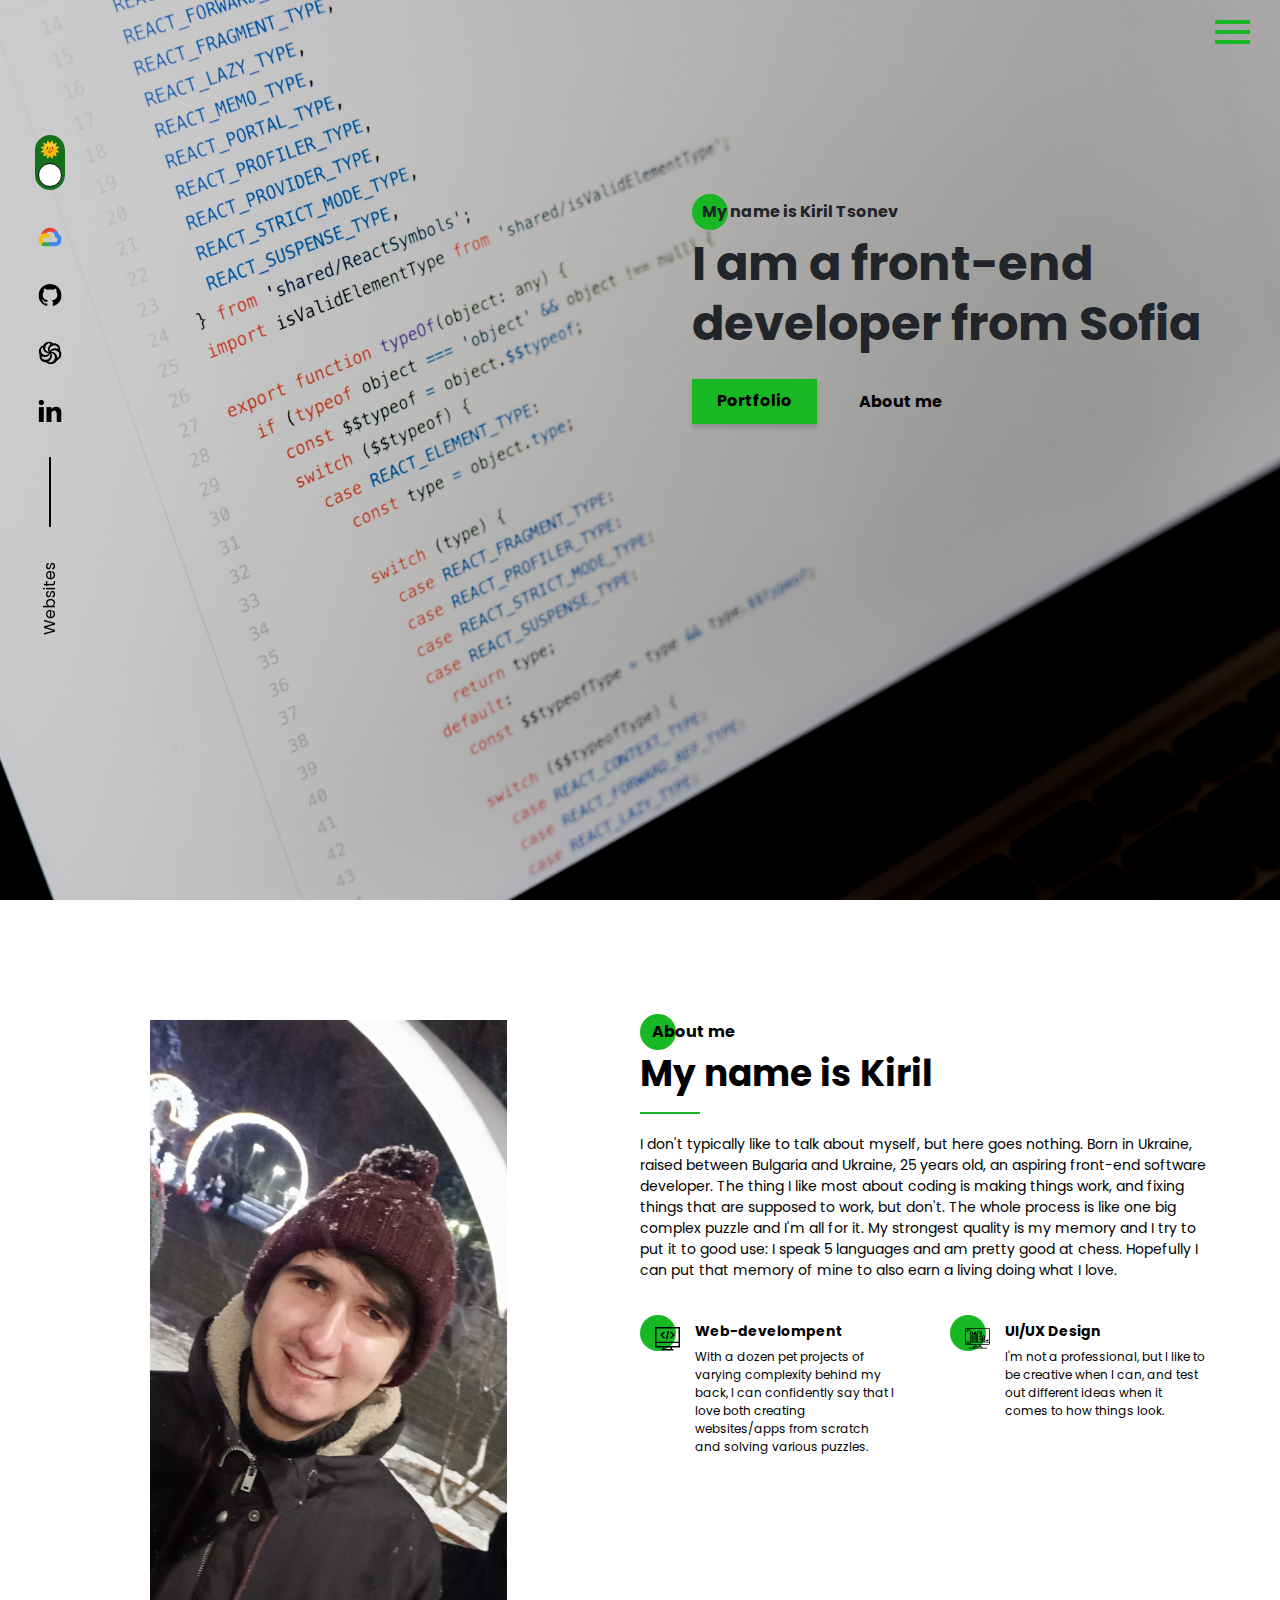
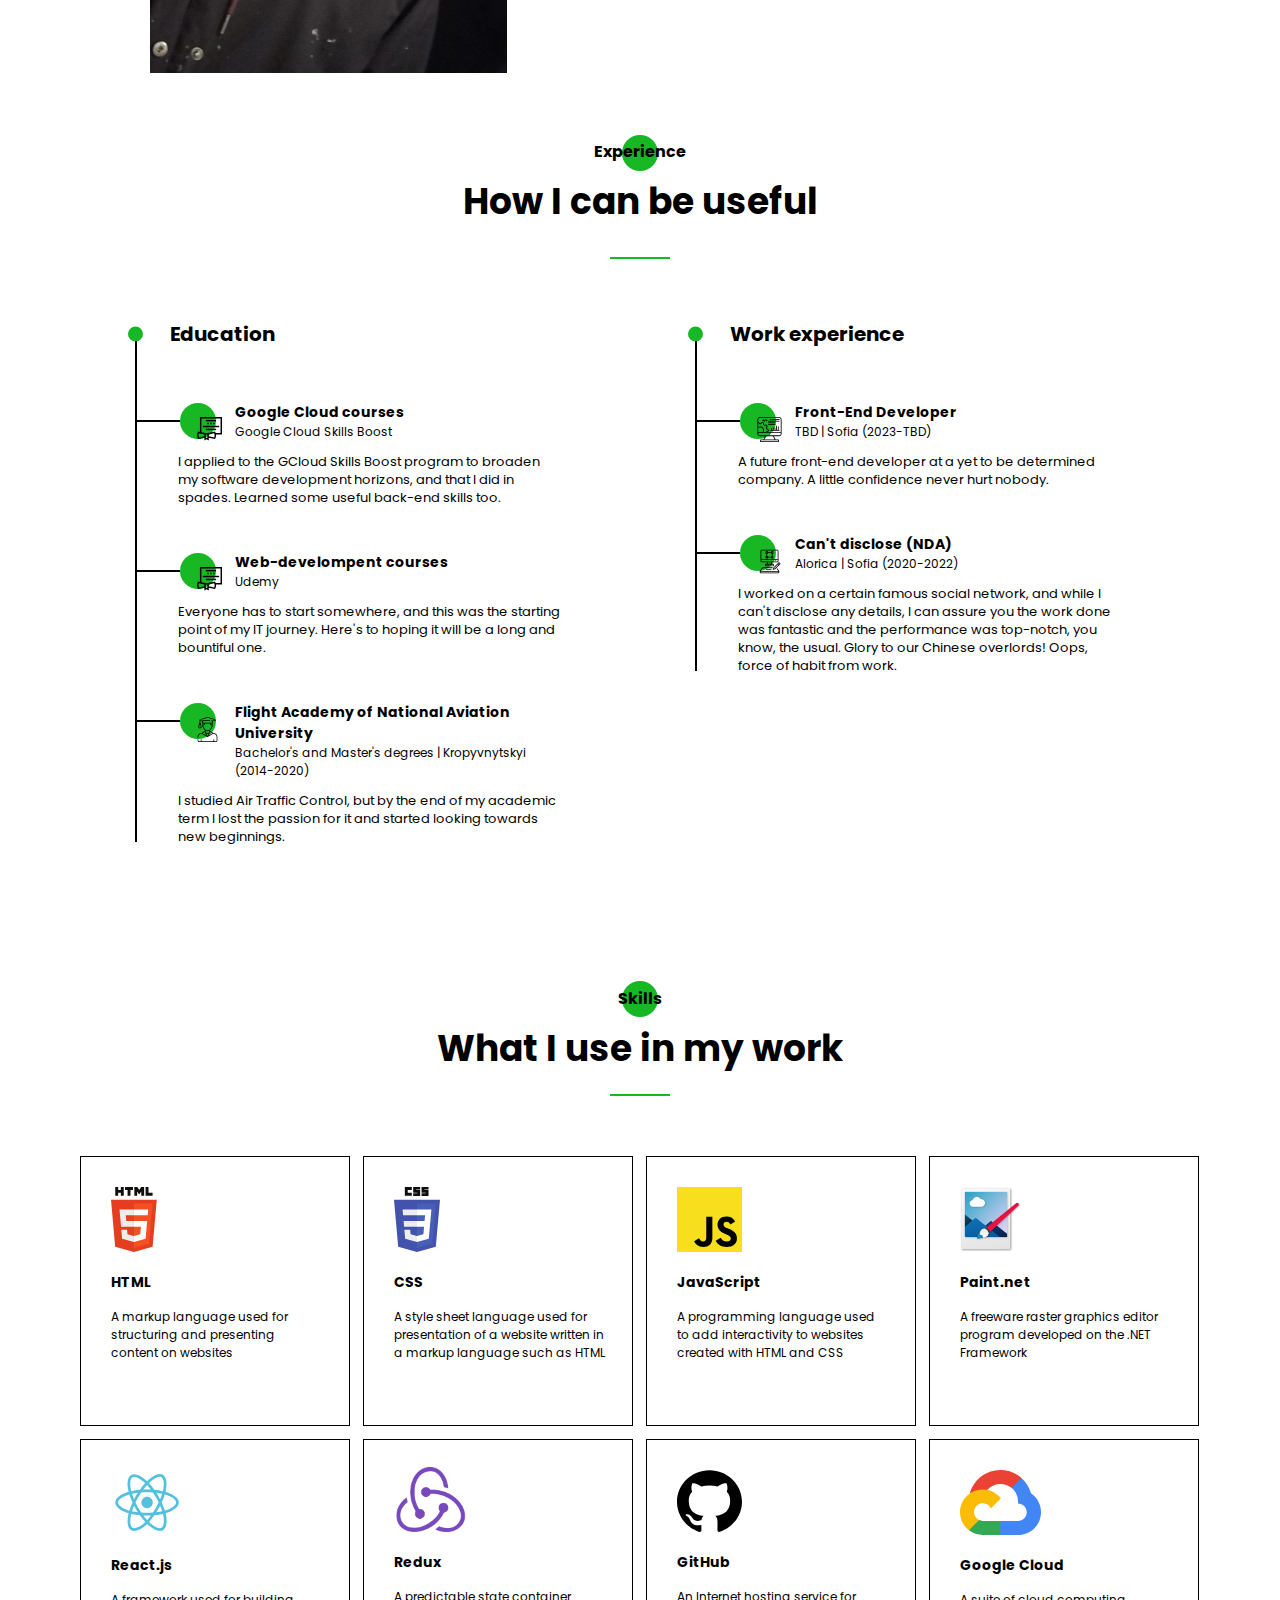
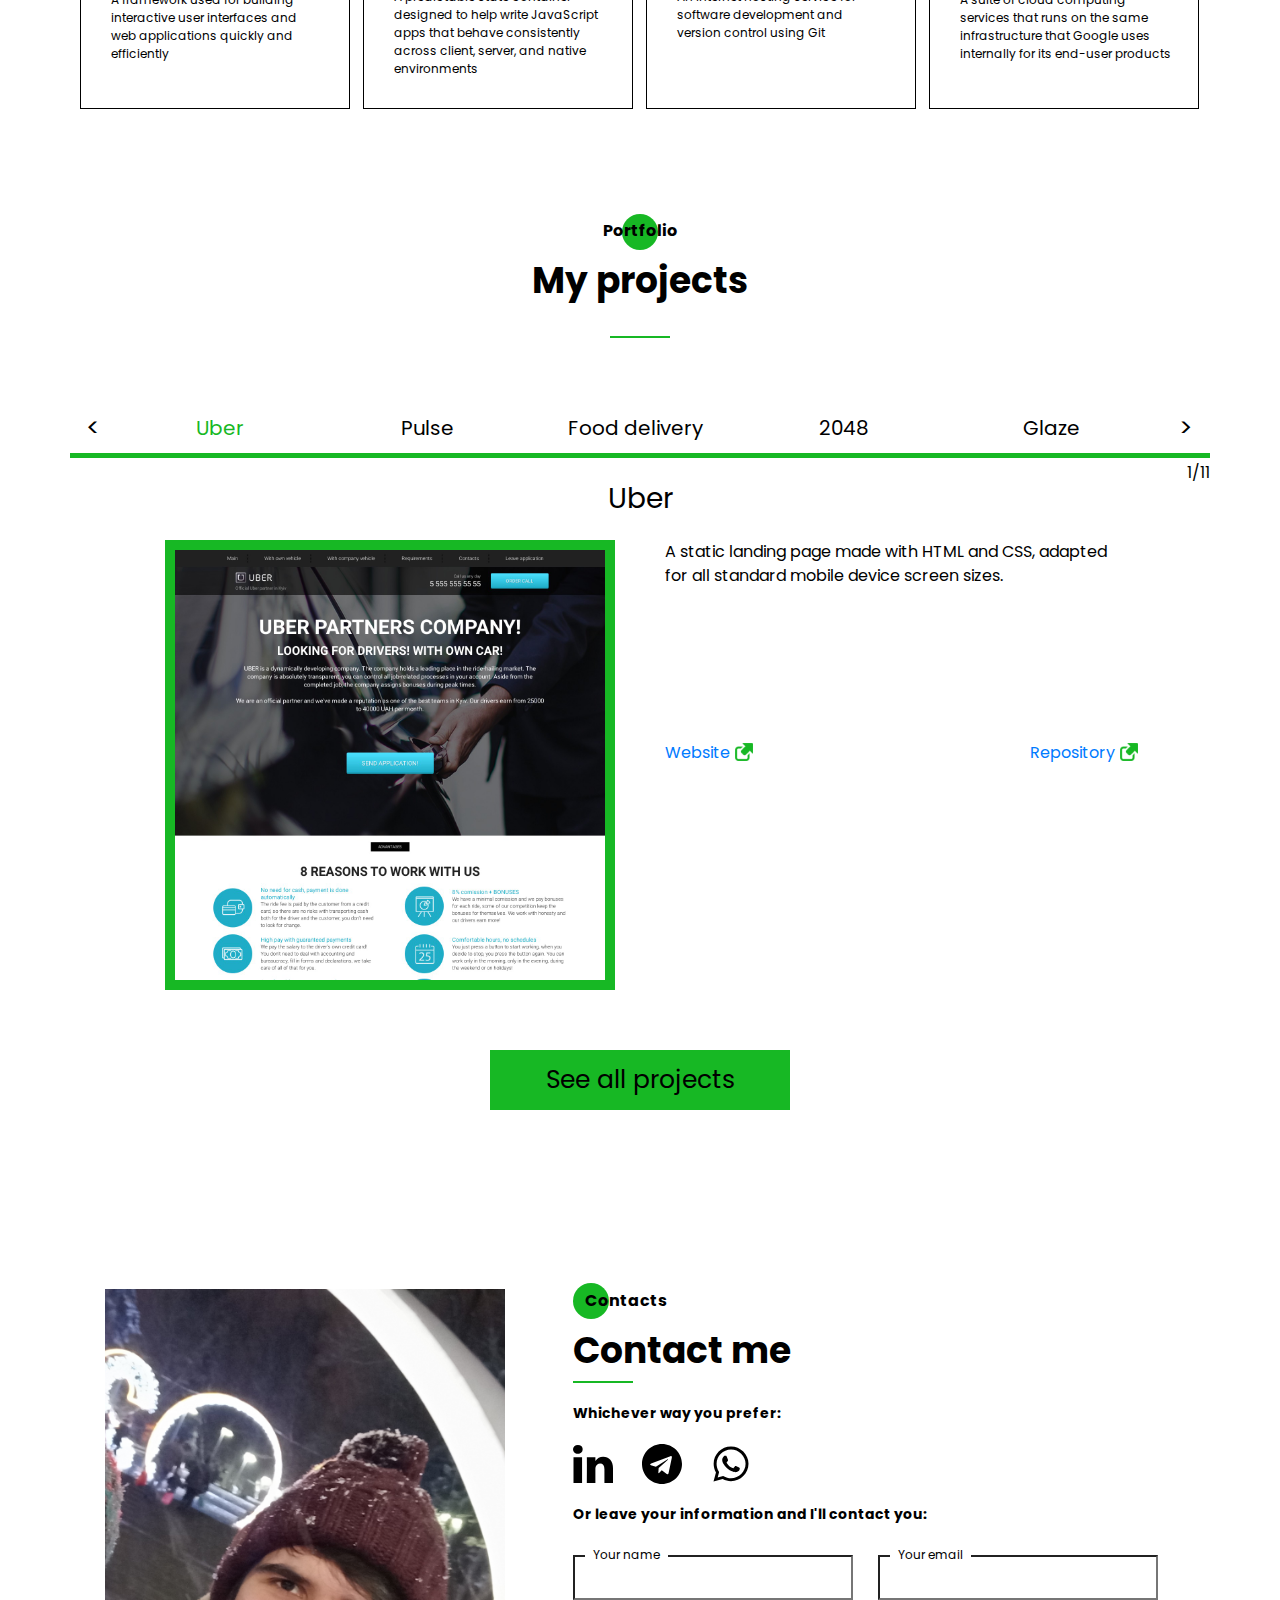
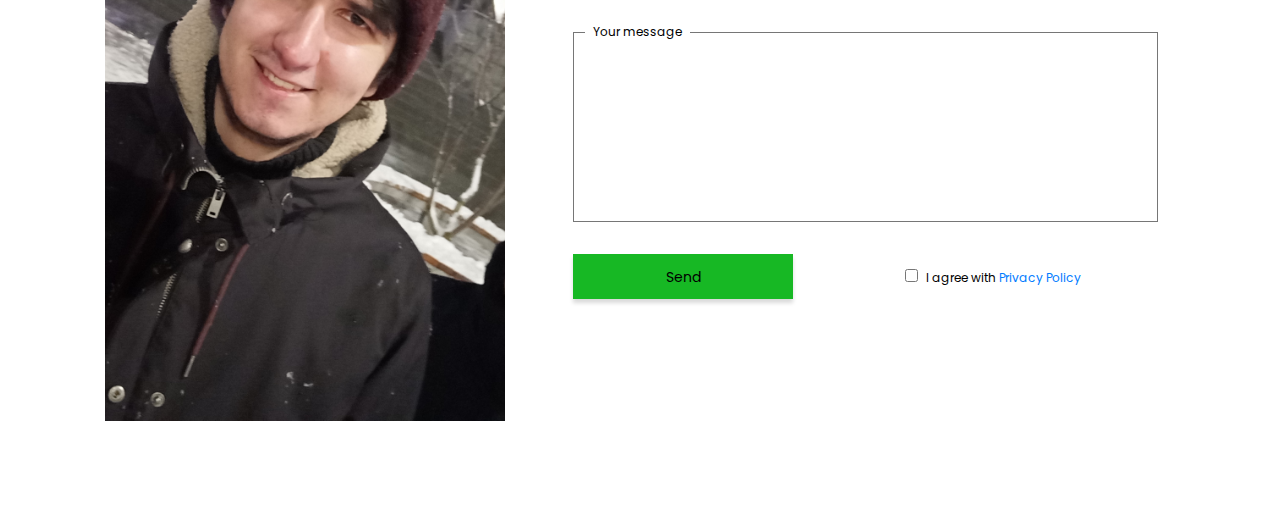
==== commit 3b4b9bdf: "Change" ====
--- a/index.html
+++ b/index.html
@@ -46,6 +46,10 @@
             <a href="https://github.com/KirillTsonev" target="_blank" class="sidepanel__link">
 				<svg width="20" height="19" viewBox="0 0 20 19" xmlns="http://www.w3.org/2000/svg"><path d="M10 0C4.475 0 0 4.36167 0 9.74107C0 14.0457 2.865 17.6962 6.8375 18.9832C7.3375 19.0749 7.52083 18.7734 7.52083 18.5148C7.52083 18.2835 7.5125 17.6706 7.50833 16.8585C4.72667 17.4459 4.14 15.5517 4.14 15.5517C3.685 14.4274 3.0275 14.1267 3.0275 14.1267C2.12167 13.5228 3.0975 13.5352 3.0975 13.5352C4.10167 13.603 4.62917 14.5389 4.62917 14.5389C5.52083 16.0283 6.97 15.5979 7.54167 15.3493C7.63167 14.719 7.88917 14.2903 8.175 14.0466C5.95417 13.8029 3.62 12.9652 3.62 9.23304C3.62 8.16988 4.0075 7.30085 4.64917 6.61934C4.53667 6.37317 4.19917 5.3827 4.73667 4.04116C4.73667 4.04116 5.57417 3.78012 7.48667 5.03988C8.28667 4.82345 9.13667 4.71606 9.98667 4.7111C10.8367 4.71606 11.6867 4.82345 12.4867 5.03988C14.3867 3.78012 15.2242 4.04116 15.2242 4.04116C15.7617 5.3827 15.4242 6.37317 15.3242 6.61934C15.9617 7.30085 16.3492 8.16988 16.3492 9.23304C16.3492 12.9752 14.0117 13.7987 11.7867 14.0383C12.1367 14.3307 12.4617 14.928 12.4617 15.8408C12.4617 17.1444 12.4492 18.1918 12.4492 18.5082C12.4492 18.7635 12.6242 19.0683 13.1367 18.9708C17.1375 17.692 20 14.0391 20 9.74107C20 4.36167 15.5225 0 10 0Z"/></svg>
 			</a>
+
+            <a href="https://bit.ly/3B1IGTx" target="_blank" class="sidepanel__link">
+                <svg width="256px" height="206px" viewBox="0 0 256 206" version="1.1" xmlns="http://www.w3.org/2000/svg" xmlns:xlink="http://www.w3.org/1999/xlink" preserveAspectRatio="xMidYMid"><g><path d="M170.2517,56.8186 L192.5047,34.5656 L193.9877,25.1956 C153.4367,-11.6774 88.9757,-7.4964 52.4207,33.9196 C42.2667,45.4226 34.7337,59.7636 30.7167,74.5726 L38.6867,73.4496 L83.1917,66.1106 L86.6277,62.5966 C106.4247,40.8546 139.8977,37.9296 162.7557,56.4286 L170.2517,56.8186 Z" fill="#EA4335"></path><path d="M224.2048,73.9182 C219.0898,55.0822 208.5888,38.1492 193.9878,25.1962 L162.7558,56.4282 C175.9438,67.2042 183.4568,83.4382 183.1348,100.4652 L183.1348,106.0092 C198.4858,106.0092 210.9318,118.4542 210.9318,133.8052 C210.9318,149.1572 198.4858,161.2902 183.1348,161.2902 L127.4638,161.2902 L121.9978,167.2242 L121.9978,200.5642 L127.4638,205.7952 L183.1348,205.7952 C223.0648,206.1062 255.6868,174.3012 255.9978,134.3712 C256.1858,110.1682 244.2528,87.4782 224.2048,73.9182" fill="#4285F4"></path><path d="M71.8704,205.7957 L127.4634,205.7957 L127.4634,161.2897 L71.8704,161.2897 C67.9094,161.2887 64.0734,160.4377 60.4714,158.7917 L52.5844,161.2117 L30.1754,183.4647 L28.2234,191.0387 C40.7904,200.5277 56.1234,205.8637 71.8704,205.7957" fill="#34A853"></path><path d="M71.8704,61.4255 C31.9394,61.6635 -0.2366,94.2275 0.0014,134.1575 C0.1344,156.4555 10.5484,177.4455 28.2234,191.0385 L60.4714,158.7915 C46.4804,152.4705 40.2634,136.0055 46.5844,122.0155 C52.9044,108.0255 69.3704,101.8085 83.3594,108.1285 C89.5244,110.9135 94.4614,115.8515 97.2464,122.0155 L129.4944,89.7685 C115.7734,71.8315 94.4534,61.3445 71.8704,61.4255" fill="#FBBC05"></path></g></svg>
+            </a>
 
 			<div class="switch">
 				<div class="switch__icon">🌜</div>
--- a/css/style.min.css
+++ b/css/style.min.css
@@ -4,4 +4,4 @@
  * Copyright 2011-2019 Twitter, Inc.
  * Licensed under MIT (https://github.com/twbs/bootstrap/blob/master/LICENSE)
  * Forked from Normalize.css, licensed MIT (https://github.com/necolas/normalize.css/blob/master/LICENSE.md)
- */@import"https://fonts.googleapis.com/css2?family=Poppins:wght@500;700&display=swap";*,::after,::before{-webkit-box-sizing:border-box;box-sizing:border-box}html{font-family:sans-serif;line-height:1.15;-webkit-text-size-adjust:100%;-webkit-tap-highlight-color:rgba(0,0,0,0)}article,aside,figcaption,figure,footer,header,hgroup,main,nav,section{display:block}body{margin:0;font-family:-apple-system,BlinkMacSystemFont,"Segoe UI",Roboto,"Helvetica Neue",Arial,"Noto Sans",sans-serif,"Apple Color Emoji","Segoe UI Emoji","Segoe UI Symbol","Noto Color Emoji";font-size:1rem;font-weight:400;line-height:1.5;color:#212529;text-align:left;background-color:#fff}[tabindex="-1"]:focus{outline:0 !important}hr{-webkit-box-sizing:content-box;box-sizing:content-box;height:0;overflow:visible}h1,h2,h3,h4,h5,h6{margin-top:0;margin-bottom:.5rem}p{margin-top:0;margin-bottom:1rem}abbr[data-original-title],abbr[title]{text-decoration:underline;-webkit-text-decoration:underline dotted;text-decoration:underline dotted;cursor:help;border-bottom:0;-webkit-text-decoration-skip-ink:none;text-decoration-skip-ink:none}address{margin-bottom:1rem;font-style:normal;line-height:inherit}dl,ol,ul{margin-top:0;margin-bottom:1rem}ol ol,ol ul,ul ol,ul ul{margin-bottom:0}dt{font-weight:700}dd{margin-bottom:.5rem;margin-left:0}blockquote{margin:0 0 1rem}b,strong{font-weight:bolder}small{font-size:80%}sub,sup{position:relative;font-size:75%;line-height:0;vertical-align:baseline}sub{bottom:-0.25em}sup{top:-0.5em}a{color:#007bff;text-decoration:none;background-color:rgba(0,0,0,0)}a:hover{color:#0056b3;text-decoration:underline}a:not([href]):not([tabindex]){color:inherit;text-decoration:none}a:not([href]):not([tabindex]):focus,a:not([href]):not([tabindex]):hover{color:inherit;text-decoration:none}a:not([href]):not([tabindex]):focus{outline:0}code,kbd,pre,samp{font-family:SFMono-Regular,Menlo,Monaco,Consolas,"Liberation Mono","Courier New",monospace;font-size:1em}pre{margin-top:0;margin-bottom:1rem;overflow:auto}figure{margin:0 0 1rem}img{vertical-align:middle;border-style:none}svg{overflow:hidden;vertical-align:middle}table{border-collapse:collapse}caption{padding-top:.75rem;padding-bottom:.75rem;color:#6c757d;text-align:left;caption-side:bottom}th{text-align:inherit}label{display:inline-block;margin-bottom:.5rem}button{border-radius:0}button:focus{outline:1px dotted;outline:5px auto -webkit-focus-ring-color}button,input,optgroup,select,textarea{margin:0;font-family:inherit;font-size:inherit;line-height:inherit}button,input{overflow:visible}button,select{text-transform:none}select{word-wrap:normal}[type=button],[type=reset],[type=submit],button{-webkit-appearance:button}[type=button]:not(:disabled),[type=reset]:not(:disabled),[type=submit]:not(:disabled),button:not(:disabled){cursor:pointer}[type=button]::-moz-focus-inner,[type=reset]::-moz-focus-inner,[type=submit]::-moz-focus-inner,button::-moz-focus-inner{padding:0;border-style:none}input[type=checkbox],input[type=radio]{-webkit-box-sizing:border-box;box-sizing:border-box;padding:0}input[type=date],input[type=datetime-local],input[type=month],input[type=time]{-webkit-appearance:listbox}textarea{overflow:auto;resize:vertical}fieldset{min-width:0;padding:0;margin:0;border:0}legend{display:block;width:100%;max-width:100%;padding:0;margin-bottom:.5rem;font-size:1.5rem;line-height:inherit;color:inherit;white-space:normal}progress{vertical-align:baseline}[type=number]::-webkit-inner-spin-button,[type=number]::-webkit-outer-spin-button{height:auto}[type=search]{outline-offset:-2px;-webkit-appearance:none}[type=search]::-webkit-search-decoration{-webkit-appearance:none}::-webkit-file-upload-button{font:inherit;-webkit-appearance:button}output{display:inline-block}summary{display:list-item;cursor:pointer}template{display:none}[hidden]{display:none !important}:root[data-theme=light]{--text-color: black;--bg-color: white}:root[data-theme=dark]{--text-color: white;--bg-color: #0E1621}*{font-family:"Poppins",sans-serif;-webkit-box-sizing:border-box;box-sizing:border-box;margin:0;padding:0}.container{width:1140px;margin:0 auto}.divider{display:block;background:#17b824;width:60px;height:2px}.promo{min-height:100vh;position:relative;background:url("../img/main_bg.jpg") center center/cover no-repeat}.promo .title_fz48{width:535px;margin-top:10px}.promo .title_fz16{position:relative;padding-left:10px;z-index:2}.promo .title_fz16::before{content:"";position:absolute;width:36px;height:36px;border-radius:100%;background:#17b824;top:-25%;left:0;z-index:-1}.promo__buttons{margin-top:25px;display:-webkit-box;display:-ms-flexbox;display:flex;width:250px;-webkit-box-align:center;-ms-flex-align:center;align-items:center;-webkit-box-pack:justify;-ms-flex-pack:justify;justify-content:space-between}.promo__link{color:#000;font-weight:bold;line-height:20px}.promo__link:hover{color:#000;text-decoration:none}.promo .container__promo{width:550px;position:absolute;top:200px;right:3vw}.promo .switch{display:none;position:fixed;right:20px;top:60px;z-index:11}.promo .switch__icon{-webkit-transform:rotate(0deg);transform:rotate(0deg)}.title{font-weight:bold}.title_fz14{font-size:14px;line-height:21px}.title_fz16{font-size:16px;line-height:24px}.title_fz20{font-size:20px;line-height:30px}.title_fz36{font-size:36px;line-height:60px}.title_fz48{font-size:48px;line-height:60px}.button{height:45px;padding:12px 25px;background:#17b824;-webkit-box-shadow:0px 4px 4px rgba(0,0,0,.15);box-shadow:0px 4px 4px rgba(0,0,0,.15)}.sidepanel{position:fixed;width:395px;display:-webkit-box;display:-ms-flexbox;display:flex;-webkit-box-pack:justify;-ms-flex-pack:justify;justify-content:space-between;z-index:3;top:370px;left:-150px;-webkit-box-align:center;-ms-flex-align:center;align-items:center;-webkit-transform:rotate(-90deg);transform:rotate(-90deg);color:var(--text-color)}.sidepanel__divider{width:70px;height:2px;background:var(--text-color)}.sidepanel__link{-webkit-transform:rotate(90deg);transform:rotate(90deg)}.sidepanel__link svg{height:23px;width:23px;fill:var(--text-color)}.sidepanel__link svg:hover{-webkit-transform:scale(1.3);transform:scale(1.3);-webkit-transition:.4s all;transition:.4s all}.switch{position:relative;display:-webkit-box;display:-ms-flexbox;display:flex;width:55px;height:30px;background:#15701c;border-radius:20px;line-height:30px;display:flex;-webkit-box-pack:justify;-ms-flex-pack:justify;justify-content:space-between;padding:0 5px;cursor:pointer;-webkit-user-select:none;-moz-user-select:none;-ms-user-select:none;user-select:none}.switch__icon{-webkit-transform:rotate(90deg);transform:rotate(90deg)}.switch__ball{top:3px;left:3px;position:absolute;background-color:#fff;width:24px;height:24px;border-radius:100%;border:1px solid #000;-webkit-transition:all .4s;transition:all .4s;z-index:10}.switch__ball-up{-webkit-transform:translateX(24px);transform:translateX(24px)}.hamburger{position:fixed;top:20px;right:30px;height:24px;display:-webkit-box;display:-ms-flexbox;display:flex;-webkit-box-orient:vertical;-webkit-box-direction:normal;-ms-flex-direction:column;flex-direction:column;-webkit-box-pack:justify;-ms-flex-pack:justify;justify-content:space-between;cursor:pointer;z-index:11}.hamburger span{display:block;height:4px;width:35px;background:#17b824}.menu{position:fixed;top:0;left:-100%;width:100%;height:110%;z-index:100;visibility:hidden;opacity:0;-webkit-transition:.6s all;transition:.6s all}.menu.active{left:0;visibility:visible;opacity:1}.menu__block{background:#17b824;width:345px;height:100%;position:relative;-webkit-transition:.6s all;transition:.6s all;padding-top:140px;padding-left:40px;z-index:10}.menu__close{position:absolute;top:25px;right:25px;cursor:pointer}.menu__list{list-style-type:none;padding-left:35px}.menu__link{position:relative;font-size:24px;font-weight:bold;line-height:36px;margin-bottom:15px}.menu__link::before{content:"";position:absolute;left:-35px;top:11px;border:2px solid #000;height:15px;width:15px;border-radius:100%}.menu__link:hover::before{background:#000;-webkit-transition:.4s all;transition:.4s all}.menu__link a{color:#fff;text-decoration:none}.menu__social{width:250px;position:absolute;display:-webkit-box;display:-ms-flexbox;display:flex;-webkit-box-pack:justify;-ms-flex-pack:justify;justify-content:space-between;-webkit-box-align:center;-ms-flex-align:center;align-items:center;top:80%;left:50%;-webkit-transform:translateX(-50%);transform:translateX(-50%)}.menu__social img{width:25px;height:25px}.menu__social img:hover{-webkit-transform:scale(1.3);transform:scale(1.3);-webkit-transition:.5s all;transition:.5s all}.menu__social .switch__icon{-webkit-transform:rotate(0deg);transform:rotate(0deg)}.menu__overlay{position:fixed;top:0;left:0;width:100%;height:110%;background-color:#000;opacity:.75}.about{position:relative;color:var(--text-color);background:var(--bg-color)}.about__grid{display:grid;grid-template:243px 357px/400px 570px;-webkit-column-gap:90px;-moz-column-gap:90px;column-gap:90px;padding-top:120px;-webkit-box-pack:right;-ms-flex-pack:right;justify-content:right}.about .title_fz16{position:relative;padding-left:12px;z-index:1}.about .title_fz16::before{content:"";position:absolute;width:36px;height:36px;border-radius:100%;background:#17b824;top:-25%;left:0;z-index:-1}.about__subgrid{display:grid;grid-template:116px 116px/260px 260px;gap:20px 50px}.about__flex{display:-webkit-box;display:-ms-flexbox;display:flex}.about__desc{font-size:14px;line-height:21px;margin-top:20px}.about__subgrid{margin-top:40px}.about__subgrid__text{width:200px;margin-left:30px}.about__subheading{font-weight:bold;font-size:14px;line-height:21px}.about__text{font-size:12px;line-height:18px;margin-top:6px}.about__img{height:25px;width:25px;position:relative;padding-left:15px;padding-top:5px;z-index:1}.about__img::before{content:"";position:absolute;width:36px;height:36px;border-radius:100%;background:#17b824;top:-25%;left:0;z-index:-1}.about__img svg{fill:var(--text-color)}.about__img_right{padding-left:17px}.about__image{width:357px}.resume{padding-top:120px;background:var(--bg-color);color:var(--text-color)}.resume .title_fz16{position:relative;text-align:center;z-index:1}.resume .title_fz16::before{content:"";position:absolute;width:36px;height:36px;border-radius:100%;background:#17b824;top:-25%;left:0;z-index:-1}.resume .title_fz16::before{top:-5px;left:50%;-webkit-transform:translateX(-50%);transform:translateX(-50%)}.resume .title_fz36{text-align:center}.resume .divider{margin:25px auto 0 auto}.resume__wrapper{display:grid;grid-template-columns:425px 425px;padding:60px 65px 0 65px;-webkit-column-gap:135px;-moz-column-gap:135px;column-gap:135px}.resume .title_fz20{position:relative;padding-left:35px}.resume .title_fz20::before{content:"";position:absolute;background:#17b824;height:15px;width:15px;border-radius:100%;top:50%;-webkit-transform:translateY(-50%);transform:translateY(-50%);left:-7px}.resume ul{list-style-type:none;position:relative}.resume ul li::before{content:"";width:2px;height:calc(100% + 12px);position:absolute;top:-16px;left:0;background-color:var(--text-color)}.resume__item{position:relative}.resume__item::before{content:"";height:2px;width:45px;background-color:var(--text-color);position:absolute;top:63px}.resume__item-head{padding:45px 0 0 100px;position:relative}.resume__item-body{padding-left:43px;margin-top:12px;font-size:13px;line-height:18px}.resume__item-icon{position:absolute;top:46px;left:45px;z-index:1}.resume__item-icon::before{content:"";position:absolute;width:36px;height:36px;border-radius:100%;background:#17b824;top:-25%;left:0;z-index:-1}.resume__item-icon svg{position:absolute;top:14px;left:17px;fill:var(--text-color)}.resume__item-location{font-size:12px;line-height:18px}.skills{position:relative;z-index:1;padding-top:125px;background:var(--bg-color);color:var(--text-color)}.skills .title_fz16{position:relative;text-align:center;z-index:1}.skills .title_fz16::before{content:"";position:absolute;width:36px;height:36px;border-radius:100%;background:#17b824;top:-25%;left:0;z-index:-1}.skills .title_fz16::before{left:50%;-webkit-transform:translateX(-50%);transform:translateX(-50%)}.skills .title_fz36{text-align:center}.skills__grid{display:grid;grid-template:repeat(2, 270px)/repeat(4, 270px);gap:13px;margin:60px 10px 0 10px}.skills__item{border:1px solid var(--text-color);padding:30px;display:-webkit-box;display:-ms-flexbox;display:flex;-webkit-box-orient:vertical;-webkit-box-direction:normal;-ms-flex-direction:column;flex-direction:column;-webkit-box-pack:end;-ms-flex-pack:end;justify-content:end;-webkit-box-align:start;-ms-flex-align:start;align-items:start}.skills__item img{height:65px}.skills__item svg{height:65px;width:65px;fill:var(--text-color)}.skills__item .title{margin-top:20px}.skills__desc{font-size:12px;line-height:18px;margin-top:15px;width:211px;height:94px}.skills .divider{margin:15px auto 0 auto}.portfolio{height:1060px;overflow:hidden;background:var(--bg-color);color:var(--text-color)}.portfolio .title_fz16{position:relative;text-align:center;z-index:10}.portfolio .title_fz16::before{content:"";position:absolute;width:36px;height:36px;border-radius:100%;background:#17b824;top:-25%;left:0;z-index:-1}.portfolio .title_fz16::before{top:-5px;left:50%;-webkit-transform:translateX(-50%);transform:translateX(-50%)}.portfolio .title_fz36{text-align:center}.portfolio .divider{margin:25px auto 0 auto}.portfolio__container{-webkit-transition:-webkit-transform .7s;transition:-webkit-transform .7s;transition:transform .7s;transition:transform .7s, -webkit-transform .7s;position:relative;z-index:1}.portfolio__header{padding-top:110px;position:relative;z-index:10;background:var(--bg-color)}.slider__container{margin-top:60px}.slider__nav{margin-top:60px;display:-webkit-box;display:-ms-flexbox;display:flex;-ms-flex-pack:distribute;justify-content:space-around;height:60px;line-height:60px;font-size:20px;border-bottom:5px solid #17b824}.slider__headings-outer{width:1140px;overflow:hidden}.slider__headings-inner{display:-webkit-box;display:-ms-flexbox;display:flex;-webkit-transition:-webkit-transform .4s;transition:-webkit-transform .4s;transition:transform .4s;transition:transform .4s, -webkit-transform .4s}.slider__heading{cursor:pointer;-webkit-user-select:none;-moz-user-select:none;-ms-user-select:none;user-select:none;text-align:center;width:208px}.slider__prev,.slider__next{font-size:25px;cursor:pointer;-webkit-user-select:none;-moz-user-select:none;-ms-user-select:none;user-select:none;width:50px;text-align:center}.slider__next-container{position:relative}.slider__counter{position:absolute;width:35px;height:30px;line-height:30px;text-align:right;font-size:16px;right:0}.slider__project{display:none}.slider__title{text-align:center;font-size:28px;padding-top:20px}.slider__linkContainer{display:-webkit-box;display:-ms-flexbox;display:flex;-webkit-box-pack:justify;-ms-flex-pack:justify;justify-content:space-between}.slider__link{position:relative}.slider__link::after{position:absolute;content:"";background-image:url("/icons/external.png");top:calc(50% - 10px);right:-23px;background-size:18px 18px;width:18px;height:18px}.slider__link:hover{text-decoration:none;color:#17b824}.slider__image{width:450px;border:#17b824 solid 10px}.slider__info{display:grid;grid-template:225px 225px/450px 450px;padding:20px;-webkit-column-gap:50px;-moz-column-gap:50px;column-gap:50px;-webkit-box-pack:center;-ms-flex-pack:center;justify-content:center}.slider__text{display:-webkit-box;display:-ms-flexbox;display:flex;-webkit-box-orient:vertical;-webkit-box-direction:normal;-ms-flex-direction:column;flex-direction:column;-webkit-box-pack:justify;-ms-flex-pack:justify;justify-content:space-between}.slider__button{cursor:pointer;background-color:#17b824;width:300px;height:60px;margin:40px auto 0 auto;text-align:center;font-size:25px;line-height:60px;-webkit-user-select:none;-moz-user-select:none;-ms-user-select:none;user-select:none}@-webkit-keyframes fadeIn{0%{opacity:0}100%{opacity:1}}@keyframes fadeIn{0%{opacity:0}100%{opacity:1}}.activeProject{display:block;-webkit-animation:fadeIn 1.5s 1;animation:fadeIn 1.5s 1}.activeHeading{color:#17b824}.tiles{margin-top:200px}.tiles__button{cursor:pointer;background-color:#17b824;width:300px;height:60px;margin:40px auto 0 auto;text-align:center;font-size:25px;line-height:60px;-webkit-user-select:none;-moz-user-select:none;-ms-user-select:none;user-select:none}.tiles__grid{margin-top:60px;display:grid;grid-template:repeat(3, 270px)/repeat(4, 270px);gap:10px;-webkit-box-pack:center;-ms-flex-pack:center;justify-content:center}.tiles__card-outer{width:270px;height:270px;border:5px solid #17b824;overflow:hidden}.tiles__card-inner{display:grid;grid-template:261px/261px 261px;-webkit-transition:1s -webkit-transform;transition:1s -webkit-transform;transition:1s transform;transition:1s transform, 1s -webkit-transform}.tiles__image{width:261px;height:261px}.tiles__text{padding:10px;display:-webkit-box;display:-ms-flexbox;display:flex;-webkit-box-orient:vertical;-webkit-box-direction:normal;-ms-flex-direction:column;flex-direction:column;-webkit-box-pack:justify;-ms-flex-pack:justify;justify-content:space-between}.tiles__heading{text-align:center;font-size:20px;border-bottom:2px solid #17b824}.tiles__desc{font-size:13px}.tiles__link{font-size:14px;position:relative}.tiles__link::after{position:absolute;content:"";background-image:url("/icons/external.png");background-size:14px 14px;width:14px;height:14px;top:calc(50% - 8px);right:-17px}.tiles__link:hover{text-decoration:none;color:#17b824}.tiles__link-container{display:-webkit-box;display:-ms-flexbox;display:flex;-webkit-box-pack:justify;-ms-flex-pack:justify;justify-content:space-between;width:90%}.contacts{position:relative;padding:120px 0 90px 0;color:var(--text-color);background:var(--bg-color)}.contacts__grid{margin:0 52px 0 35px;display:grid;grid-template-columns:400px 585px;-webkit-box-pack:justify;-ms-flex-pack:justify;justify-content:space-between}.contacts .title_fz16{position:relative;padding-left:12px;z-index:1}.contacts .title_fz16::before{content:"";position:absolute;width:36px;height:36px;border-radius:100%;background:#17b824;top:-25%;left:0;z-index:-1}.contacts__desc{font-size:14px;line-height:21px;margin-top:20px}.contacts .title_fz14,.contacts__social{margin-top:20px}.contacts__link{margin-right:25px}.contacts__link svg{width:40px;height:40px;fill:var(--text-color)}.contacts__form{margin-top:30px;display:grid;grid-template:45px 190px 45px/280px 280px;-webkit-box-pack:justify;-ms-flex-pack:justify;justify-content:space-between;row-gap:32px}.contacts__form label{position:absolute;height:18px;padding:0 8px;background-color:var(--bg-color);font-size:12px;display:block;margin-bottom:0;top:-9px;left:12px}.contacts__input{position:relative;outline:none}.contacts__input input{width:100%;height:100%;padding:0 20px;font-size:15px;background-color:var(--bg-color);color:var(--text-color)}.contacts__textarea{position:relative;grid-column:1/3}.contacts__textarea textarea{width:100%;height:100%;resize:none;padding:20px;font-size:12px;background-color:var(--bg-color);color:var(--text-color);font-size:15px}.contacts .button{border:none;width:220px;font-size:14px;line-height:22px;color:var(--text-color)}.contacts__triggers{grid-column:1/3;display:grid;grid-template-columns:repeat(2, auto);-webkit-column-gap:35px;-moz-column-gap:35px;column-gap:35px;-webkit-box-align:center;-ms-flex-align:center;align-items:center}.contacts__policy{font-size:12px;line-height:14px}.contacts__policy input{margin-right:5px}.contacts__image{width:400px}.mail__success,.mail__failure,.mail__limit{opacity:0;position:absolute;background:#17b824;width:300px;height:80px;bottom:150px;right:calc(50% - 150px);text-align:center;line-height:80px;-webkit-box-shadow:7px 7px 15px #000;box-shadow:7px 7px 15px #000}@-webkit-keyframes Mail{0%{opacity:0}50%{opacity:1}100%{opacity:0}}@keyframes Mail{0%{opacity:0}50%{opacity:1}100%{opacity:0}}.mailActive{-webkit-animation:Mail 1 5s;animation:Mail 1 5s}@media(max-width: 1200px){.container{max-width:960px}.sidepanel{display:none}.promo .switch{display:block}.promo .switch__icon-sun{position:absolute;top:0;right:4px}.about__grid{grid-template:auto auto/400px 520px;-webkit-column-gap:40px;-moz-column-gap:40px;column-gap:40px}.about__subgrid{grid-template:auto auto/240px 240px;gap:20px 30px}.resume__wrapper{grid-template-columns:425px 425px;padding:60px 30px 0 30px;-webkit-column-gap:60px;-moz-column-gap:60px;column-gap:60px}.skills__grid{grid-template:repeat(3, 270px)/repeat(3, 270px);-webkit-box-pack:center;-ms-flex-pack:center;justify-content:center}.portfolio{height:6150px}.portfolio .container{width:900px}.portfolio .slider{margin-top:30px}.portfolio .slider__nav{display:none}.portfolio .slider__project{display:block}.portfolio .slider__image{width:437px;height:437px}.portfolio .slider__info{grid-template:218px 218px/437px 437px;-webkit-column-gap:26px;-moz-column-gap:26px;column-gap:26px}.portfolio .slider__button{display:none}.portfolio .tiles{display:none}.contacts__grid{margin:0 25px;grid-template-columns:300px 585px}.contacts__image{width:300px}}@media(max-width: 991px){.container{max-width:720px}.container__promo .title_fz48{font-size:36px}.container .about__grid{grid-template:auto auto/300px 410px;-webkit-column-gap:20px;-moz-column-gap:20px;column-gap:20px}.container .about__grid .title_fz36{font-size:24px}.container .about__image{width:300px}.container .about__subgrid{grid-template:auto auto/200px 200px;gap:20px 15px}.resume__wrapper{grid-template:auto/350px 350px;padding:60px 10px 0 10px;-webkit-column-gap:20px;-moz-column-gap:20px;column-gap:20px}.resume__item::before{width:30px}.resume__item-head{padding:45px 0 0 85px;position:relative}.resume__item-body{padding-left:28px}.resume__item-icon{position:absolute;top:46px;left:30px}.resume__item-icon::before{content:"";position:absolute;width:36px;height:36px;border-radius:100%;background:#17b824;top:-25%;left:0;z-index:-1}.resume__item-icon img{position:absolute;top:14px;left:17px}.skills__grid{grid-template:repeat(4, 270px)/repeat(2, 270px)}.portfolio{height:5260px}.portfolio .container{width:740px}.portfolio .slider{margin-top:40px}.portfolio .slider__image{width:350px;height:350px}.portfolio .slider__info{grid-template:175px 175px/350px 350px;-webkit-column-gap:20px;-moz-column-gap:20px;column-gap:20px}.contacts__grid{margin:0 15px;grid-template-columns:585px;-webkit-box-pack:center;-ms-flex-pack:center;justify-content:center}.contacts__image{display:none}}@media(max-width: 767px){.container__promo{max-width:300px}.container__promo .title_fz48{width:300px;font-size:24px;line-height:36px}.container{max-width:540px}.container .about__grid{grid-template:auto auto/530px;row-gap:30px;padding-top:80px}.container .about__grid .title_fz36{font-size:24px;text-align:center}.container .about__grid .title_fz16{margin-top:20px;text-align:center}.container .about__grid .title_fz16:before{left:50%;-webkit-transform:translateX(-50%);transform:translateX(-50%)}.container .about__grid .divider{margin:0 auto}.container .about__image{width:280px;margin:0 auto}.container .about__subgrid{grid-template:auto/170px 170px 170px;-webkit-column-gap:10px;-moz-column-gap:10px;column-gap:10px}.container .resume__wrapper{grid-template:auto auto/530px;row-gap:20px}.container .contacts__grid{margin:0 15px;grid-template-columns:540px;-webkit-box-pack:center;-ms-flex-pack:center;justify-content:center}.container .contacts__form{grid-template:45px 190px 45px/250px 250px;-webkit-box-pack:justify;-ms-flex-pack:justify;justify-content:space-between;row-gap:32px}.portfolio{height:4310px}.portfolio .container{width:540px}.portfolio .slider__image{width:265px;height:265px}.portfolio .slider__info{grid-template:132px 132px/265px 265px;-webkit-column-gap:10px;-moz-column-gap:10px;column-gap:10px}.portfolio .slider__description{font-size:14px}}@media(max-width: 575px){.promo .switch{top:45px;right:5px}.hamburger{top:10px;right:15px}.menu__block{width:320px;padding-left:20px}.container{width:100%;padding:0 10px}.container .title_fz48{width:280px;font-size:28px;line-height:36px}.container .title_fz36{line-height:40px;font-size:24px}.container .about__grid{grid-template:auto auto/280px;row-gap:50px;padding:60px 10px 0 10px;-webkit-box-pack:center;-ms-flex-pack:center;justify-content:center}.container .about__image{width:280px}.container .about__subgrid{grid-template:repeat(3, auto)/280px;gap:20px 50px}.container .about__desc{width:280px}.container .resume__wrapper{grid-template:auto auto/280px;row-gap:30px;-webkit-box-pack:center;-ms-flex-pack:center;justify-content:center}.container .skills__grid{grid-template:repeat(7, 270px)/270px}.container .contacts__grid{margin:0 10px;grid-template-columns:300px}.container .contacts__form{grid-template:45px 45px 190px/300px;-webkit-box-pack:justify;-ms-flex-pack:justify;justify-content:space-between;row-gap:32px}.container .contacts__triggers{grid-template:45px 45px/300px;grid-column:unset}.container .contacts__textarea{grid-column:unset}.portfolio{height:5975px}.portfolio .container{width:300px}.portfolio .slider{margin-top:20px}.portfolio .slider__image{width:265px;height:265px;border-width:5px}.portfolio .slider__info{grid-template:265px minmax(0, auto)/265px;row-gap:10px}.portfolio .slider__description{font-size:14px}.portfolio .slider__text{min-height:20px}}.pageup{opacity:0;position:fixed;bottom:7%;right:3%;z-index:30;cursor:pointer;-webkit-transition:1s all;transition:1s all}.up{height:50px;width:50px}+ */@import"https://fonts.googleapis.com/css2?family=Poppins:wght@500;700&display=swap";*,::after,::before{-webkit-box-sizing:border-box;box-sizing:border-box}html{font-family:sans-serif;line-height:1.15;-webkit-text-size-adjust:100%;-webkit-tap-highlight-color:rgba(0,0,0,0)}article,aside,figcaption,figure,footer,header,hgroup,main,nav,section{display:block}body{margin:0;font-family:-apple-system,BlinkMacSystemFont,"Segoe UI",Roboto,"Helvetica Neue",Arial,"Noto Sans",sans-serif,"Apple Color Emoji","Segoe UI Emoji","Segoe UI Symbol","Noto Color Emoji";font-size:1rem;font-weight:400;line-height:1.5;color:#212529;text-align:left;background-color:#fff}[tabindex="-1"]:focus{outline:0 !important}hr{-webkit-box-sizing:content-box;box-sizing:content-box;height:0;overflow:visible}h1,h2,h3,h4,h5,h6{margin-top:0;margin-bottom:.5rem}p{margin-top:0;margin-bottom:1rem}abbr[data-original-title],abbr[title]{text-decoration:underline;-webkit-text-decoration:underline dotted;text-decoration:underline dotted;cursor:help;border-bottom:0;-webkit-text-decoration-skip-ink:none;text-decoration-skip-ink:none}address{margin-bottom:1rem;font-style:normal;line-height:inherit}dl,ol,ul{margin-top:0;margin-bottom:1rem}ol ol,ol ul,ul ol,ul ul{margin-bottom:0}dt{font-weight:700}dd{margin-bottom:.5rem;margin-left:0}blockquote{margin:0 0 1rem}b,strong{font-weight:bolder}small{font-size:80%}sub,sup{position:relative;font-size:75%;line-height:0;vertical-align:baseline}sub{bottom:-0.25em}sup{top:-0.5em}a{color:#007bff;text-decoration:none;background-color:rgba(0,0,0,0)}a:hover{color:#0056b3;text-decoration:underline}a:not([href]):not([tabindex]){color:inherit;text-decoration:none}a:not([href]):not([tabindex]):focus,a:not([href]):not([tabindex]):hover{color:inherit;text-decoration:none}a:not([href]):not([tabindex]):focus{outline:0}code,kbd,pre,samp{font-family:SFMono-Regular,Menlo,Monaco,Consolas,"Liberation Mono","Courier New",monospace;font-size:1em}pre{margin-top:0;margin-bottom:1rem;overflow:auto}figure{margin:0 0 1rem}img{vertical-align:middle;border-style:none}svg{overflow:hidden;vertical-align:middle}table{border-collapse:collapse}caption{padding-top:.75rem;padding-bottom:.75rem;color:#6c757d;text-align:left;caption-side:bottom}th{text-align:inherit}label{display:inline-block;margin-bottom:.5rem}button{border-radius:0}button:focus{outline:1px dotted;outline:5px auto -webkit-focus-ring-color}button,input,optgroup,select,textarea{margin:0;font-family:inherit;font-size:inherit;line-height:inherit}button,input{overflow:visible}button,select{text-transform:none}select{word-wrap:normal}[type=button],[type=reset],[type=submit],button{-webkit-appearance:button}[type=button]:not(:disabled),[type=reset]:not(:disabled),[type=submit]:not(:disabled),button:not(:disabled){cursor:pointer}[type=button]::-moz-focus-inner,[type=reset]::-moz-focus-inner,[type=submit]::-moz-focus-inner,button::-moz-focus-inner{padding:0;border-style:none}input[type=checkbox],input[type=radio]{-webkit-box-sizing:border-box;box-sizing:border-box;padding:0}input[type=date],input[type=datetime-local],input[type=month],input[type=time]{-webkit-appearance:listbox}textarea{overflow:auto;resize:vertical}fieldset{min-width:0;padding:0;margin:0;border:0}legend{display:block;width:100%;max-width:100%;padding:0;margin-bottom:.5rem;font-size:1.5rem;line-height:inherit;color:inherit;white-space:normal}progress{vertical-align:baseline}[type=number]::-webkit-inner-spin-button,[type=number]::-webkit-outer-spin-button{height:auto}[type=search]{outline-offset:-2px;-webkit-appearance:none}[type=search]::-webkit-search-decoration{-webkit-appearance:none}::-webkit-file-upload-button{font:inherit;-webkit-appearance:button}output{display:inline-block}summary{display:list-item;cursor:pointer}template{display:none}[hidden]{display:none !important}:root[data-theme=light]{--text-color: black;--bg-color: white}:root[data-theme=dark]{--text-color: white;--bg-color: #0E1621}*{font-family:"Poppins",sans-serif;-webkit-box-sizing:border-box;box-sizing:border-box;margin:0;padding:0}.container{width:1140px;margin:0 auto}.divider{display:block;background:#17b824;width:60px;height:2px}.promo{min-height:100vh;position:relative;background:url("../img/main_bg.jpg") center center/cover no-repeat}.promo .title_fz48{width:535px;margin-top:10px}.promo .title_fz16{position:relative;padding-left:10px;z-index:2}.promo .title_fz16::before{content:"";position:absolute;width:36px;height:36px;border-radius:100%;background:#17b824;top:-25%;left:0;z-index:-1}.promo__buttons{margin-top:25px;display:-webkit-box;display:-ms-flexbox;display:flex;width:250px;-webkit-box-align:center;-ms-flex-align:center;align-items:center;-webkit-box-pack:justify;-ms-flex-pack:justify;justify-content:space-between}.promo__link{color:#000;font-weight:bold;line-height:20px}.promo__link:hover{color:#000;text-decoration:none}.promo .container__promo{width:550px;position:absolute;top:200px;right:3vw}.promo .switch{display:none;position:fixed;right:20px;top:60px;z-index:11}.promo .switch__icon{-webkit-transform:rotate(0deg);transform:rotate(0deg)}.title{font-weight:bold}.title_fz14{font-size:14px;line-height:21px}.title_fz16{font-size:16px;line-height:24px}.title_fz20{font-size:20px;line-height:30px}.title_fz36{font-size:36px;line-height:60px}.title_fz48{font-size:48px;line-height:60px}.button{height:45px;padding:12px 25px;background:#17b824;-webkit-box-shadow:0px 4px 4px rgba(0,0,0,.15);box-shadow:0px 4px 4px rgba(0,0,0,.15)}.sidepanel{position:fixed;width:500px;display:-webkit-box;display:-ms-flexbox;display:flex;-webkit-box-pack:justify;-ms-flex-pack:justify;justify-content:space-between;z-index:3;top:370px;left:-200px;-webkit-box-align:center;-ms-flex-align:center;align-items:center;-webkit-transform:rotate(-90deg);transform:rotate(-90deg);color:var(--text-color)}.sidepanel__divider{width:70px;height:2px;background:var(--text-color)}.sidepanel__link{-webkit-transform:rotate(90deg);transform:rotate(90deg)}.sidepanel__link svg{height:23px;width:23px;fill:var(--text-color)}.sidepanel__link svg:hover{-webkit-transform:scale(1.3);transform:scale(1.3);-webkit-transition:.4s all;transition:.4s all}.switch{position:relative;display:-webkit-box;display:-ms-flexbox;display:flex;width:55px;height:30px;background:#15701c;border-radius:20px;line-height:30px;display:flex;-webkit-box-pack:justify;-ms-flex-pack:justify;justify-content:space-between;padding:0 5px;cursor:pointer;-webkit-user-select:none;-moz-user-select:none;-ms-user-select:none;user-select:none}.switch__icon{-webkit-transform:rotate(90deg);transform:rotate(90deg)}.switch__ball{top:3px;left:3px;position:absolute;background-color:#fff;width:24px;height:24px;border-radius:100%;border:1px solid #000;-webkit-transition:all .4s;transition:all .4s;z-index:10}.switch__ball-up{-webkit-transform:translateX(24px);transform:translateX(24px)}.hamburger{position:fixed;top:20px;right:30px;height:24px;display:-webkit-box;display:-ms-flexbox;display:flex;-webkit-box-orient:vertical;-webkit-box-direction:normal;-ms-flex-direction:column;flex-direction:column;-webkit-box-pack:justify;-ms-flex-pack:justify;justify-content:space-between;cursor:pointer;z-index:11}.hamburger span{display:block;height:4px;width:35px;background:#17b824}.menu{position:fixed;top:0;left:-100%;width:100%;height:100%;z-index:100;visibility:hidden;opacity:0;-webkit-transition:.6s all;transition:.6s all}.menu.active{left:0;visibility:visible;opacity:1}.menu__block{background:#17b824;width:345px;height:100%;position:relative;-webkit-transition:.6s all;transition:.6s all;padding-top:140px;padding-left:40px;z-index:10}.menu__close{position:absolute;top:25px;right:25px;cursor:pointer}.menu__list{list-style-type:none;padding-left:35px}.menu__link{position:relative;font-size:24px;font-weight:bold;line-height:36px;margin-bottom:15px}.menu__link::before{content:"";position:absolute;left:-35px;top:11px;border:2px solid #000;height:15px;width:15px;border-radius:100%}.menu__link:hover::before{background:#000;-webkit-transition:.4s all;transition:.4s all}.menu__link a{color:#fff;text-decoration:none}.menu__social{width:250px;position:absolute;display:-webkit-box;display:-ms-flexbox;display:flex;-webkit-box-pack:justify;-ms-flex-pack:justify;justify-content:space-between;-webkit-box-align:center;-ms-flex-align:center;align-items:center;top:80%;left:50%;-webkit-transform:translateX(-50%);transform:translateX(-50%)}.menu__social img{width:25px;height:25px}.menu__social img:hover{-webkit-transform:scale(1.3);transform:scale(1.3);-webkit-transition:.5s all;transition:.5s all}.menu__social .switch__icon{-webkit-transform:rotate(0deg);transform:rotate(0deg)}.menu__overlay{position:fixed;top:0;left:0;width:100%;height:100%;background-color:#000;opacity:.75}.about{position:relative;color:var(--text-color);background:var(--bg-color)}.about__grid{display:grid;grid-template:243px 357px/400px 570px;-webkit-column-gap:90px;-moz-column-gap:90px;column-gap:90px;padding-top:120px;-webkit-box-pack:right;-ms-flex-pack:right;justify-content:right}.about .title_fz16{position:relative;padding-left:12px;z-index:1}.about .title_fz16::before{content:"";position:absolute;width:36px;height:36px;border-radius:100%;background:#17b824;top:-25%;left:0;z-index:-1}.about__subgrid{display:grid;grid-template:116px 116px/260px 260px;gap:20px 50px}.about__flex{display:-webkit-box;display:-ms-flexbox;display:flex}.about__desc{font-size:14px;line-height:21px;margin-top:20px}.about__subgrid{margin-top:40px}.about__subgrid__text{width:200px;margin-left:30px}.about__subheading{font-weight:bold;font-size:14px;line-height:21px}.about__text{font-size:12px;line-height:18px;margin-top:6px}.about__img{height:25px;width:25px;position:relative;padding-left:15px;padding-top:5px;z-index:1}.about__img::before{content:"";position:absolute;width:36px;height:36px;border-radius:100%;background:#17b824;top:-25%;left:0;z-index:-1}.about__img svg{fill:var(--text-color)}.about__img_right{padding-left:17px}.about__image{width:357px}.resume{padding-top:120px;background:var(--bg-color);color:var(--text-color)}.resume .title_fz16{position:relative;text-align:center;z-index:1}.resume .title_fz16::before{content:"";position:absolute;width:36px;height:36px;border-radius:100%;background:#17b824;top:-25%;left:0;z-index:-1}.resume .title_fz16::before{top:-5px;left:50%;-webkit-transform:translateX(-50%);transform:translateX(-50%)}.resume .title_fz36{text-align:center}.resume .divider{margin:25px auto 0 auto}.resume__wrapper{display:grid;grid-template-columns:425px 425px;padding:60px 65px 0 65px;-webkit-column-gap:135px;-moz-column-gap:135px;column-gap:135px}.resume .title_fz20{position:relative;padding-left:35px}.resume .title_fz20::before{content:"";position:absolute;background:#17b824;height:15px;width:15px;border-radius:100%;top:50%;-webkit-transform:translateY(-50%);transform:translateY(-50%);left:-7px}.resume ul{list-style-type:none;position:relative}.resume ul li::before{content:"";width:2px;height:calc(100% + 12px);position:absolute;top:-16px;left:0;background-color:var(--text-color)}.resume__item{position:relative}.resume__item::before{content:"";height:2px;width:45px;background-color:var(--text-color);position:absolute;top:63px}.resume__item-head{padding:45px 0 0 100px;position:relative}.resume__item-body{padding-left:43px;margin-top:12px;font-size:13px;line-height:18px}.resume__item-icon{position:absolute;top:46px;left:45px;z-index:1}.resume__item-icon::before{content:"";position:absolute;width:36px;height:36px;border-radius:100%;background:#17b824;top:-25%;left:0;z-index:-1}.resume__item-icon svg{position:absolute;top:14px;left:17px;fill:var(--text-color)}.resume__item-location{font-size:12px;line-height:18px}.skills{position:relative;z-index:1;padding-top:125px;background:var(--bg-color);color:var(--text-color)}.skills .title_fz16{position:relative;text-align:center;z-index:1}.skills .title_fz16::before{content:"";position:absolute;width:36px;height:36px;border-radius:100%;background:#17b824;top:-25%;left:0;z-index:-1}.skills .title_fz16::before{left:50%;-webkit-transform:translateX(-50%);transform:translateX(-50%)}.skills .title_fz36{text-align:center}.skills__grid{display:grid;grid-template:repeat(2, 270px)/repeat(4, 270px);gap:13px;margin:60px 10px 0 10px}.skills__item{border:1px solid var(--text-color);padding:30px;display:-webkit-box;display:-ms-flexbox;display:flex;-webkit-box-orient:vertical;-webkit-box-direction:normal;-ms-flex-direction:column;flex-direction:column;-webkit-box-pack:end;-ms-flex-pack:end;justify-content:end;-webkit-box-align:start;-ms-flex-align:start;align-items:start}.skills__item img{height:65px}.skills__item svg{height:65px;width:65px;fill:var(--text-color)}.skills__item .title{margin-top:20px}.skills__desc{font-size:12px;line-height:18px;margin-top:15px;width:211px;height:94px}.skills .divider{margin:15px auto 0 auto}.portfolio{height:1060px;overflow:hidden;background:var(--bg-color);color:var(--text-color)}.portfolio .title_fz16{position:relative;text-align:center;z-index:10}.portfolio .title_fz16::before{content:"";position:absolute;width:36px;height:36px;border-radius:100%;background:#17b824;top:-25%;left:0;z-index:-1}.portfolio .title_fz16::before{top:-5px;left:50%;-webkit-transform:translateX(-50%);transform:translateX(-50%)}.portfolio .title_fz36{text-align:center}.portfolio .divider{margin:25px auto 0 auto}.portfolio__container{-webkit-transition:-webkit-transform .7s;transition:-webkit-transform .7s;transition:transform .7s;transition:transform .7s, -webkit-transform .7s;position:relative;z-index:1}.portfolio__header{padding-top:110px;position:relative;z-index:10;background:var(--bg-color)}.slider__container{margin-top:60px}.slider__nav{margin-top:60px;display:-webkit-box;display:-ms-flexbox;display:flex;-ms-flex-pack:distribute;justify-content:space-around;height:60px;line-height:60px;font-size:20px;border-bottom:5px solid #17b824}.slider__headings-outer{width:1140px;overflow:hidden}.slider__headings-inner{display:-webkit-box;display:-ms-flexbox;display:flex;-webkit-transition:-webkit-transform .4s;transition:-webkit-transform .4s;transition:transform .4s;transition:transform .4s, -webkit-transform .4s}.slider__heading{cursor:pointer;-webkit-user-select:none;-moz-user-select:none;-ms-user-select:none;user-select:none;text-align:center;width:208px}.slider__prev,.slider__next{font-size:25px;cursor:pointer;-webkit-user-select:none;-moz-user-select:none;-ms-user-select:none;user-select:none;width:50px;text-align:center}.slider__next-container{position:relative}.slider__counter{position:absolute;width:35px;height:30px;line-height:30px;text-align:right;font-size:16px;right:0}.slider__project{display:none}.slider__title{text-align:center;font-size:28px;padding-top:20px}.slider__linkContainer{display:-webkit-box;display:-ms-flexbox;display:flex;-webkit-box-pack:justify;-ms-flex-pack:justify;justify-content:space-between}.slider__link{position:relative}.slider__link::after{position:absolute;content:"";background-image:url("/icons/external.png");top:calc(50% - 10px);right:-23px;background-size:18px 18px;width:18px;height:18px}.slider__link:hover{text-decoration:none;color:#17b824}.slider__image{width:450px;border:#17b824 solid 10px}.slider__info{display:grid;grid-template:225px 225px/450px 450px;padding:20px;-webkit-column-gap:50px;-moz-column-gap:50px;column-gap:50px;-webkit-box-pack:center;-ms-flex-pack:center;justify-content:center}.slider__text{display:-webkit-box;display:-ms-flexbox;display:flex;-webkit-box-orient:vertical;-webkit-box-direction:normal;-ms-flex-direction:column;flex-direction:column;-webkit-box-pack:justify;-ms-flex-pack:justify;justify-content:space-between}.slider__button{cursor:pointer;background-color:#17b824;width:300px;height:60px;margin:40px auto 0 auto;text-align:center;font-size:25px;line-height:60px;-webkit-user-select:none;-moz-user-select:none;-ms-user-select:none;user-select:none}@-webkit-keyframes fadeIn{0%{opacity:0}100%{opacity:1}}@keyframes fadeIn{0%{opacity:0}100%{opacity:1}}.activeProject{display:block;-webkit-animation:fadeIn 1.5s 1;animation:fadeIn 1.5s 1}.activeHeading{color:#17b824}.tiles{margin-top:200px}.tiles__button{cursor:pointer;background-color:#17b824;width:300px;height:60px;margin:40px auto 0 auto;text-align:center;font-size:25px;line-height:60px;-webkit-user-select:none;-moz-user-select:none;-ms-user-select:none;user-select:none}.tiles__grid{margin-top:60px;display:grid;grid-template:repeat(3, 270px)/repeat(4, 270px);gap:10px;-webkit-box-pack:center;-ms-flex-pack:center;justify-content:center}.tiles__card-outer{width:270px;height:270px;border:5px solid #17b824;overflow:hidden}.tiles__card-inner{display:grid;grid-template:261px/261px 261px;-webkit-transition:1s -webkit-transform;transition:1s -webkit-transform;transition:1s transform;transition:1s transform, 1s -webkit-transform}.tiles__image{width:261px;height:261px}.tiles__text{padding:10px;display:-webkit-box;display:-ms-flexbox;display:flex;-webkit-box-orient:vertical;-webkit-box-direction:normal;-ms-flex-direction:column;flex-direction:column;-webkit-box-pack:justify;-ms-flex-pack:justify;justify-content:space-between}.tiles__heading{text-align:center;font-size:20px;border-bottom:2px solid #17b824}.tiles__desc{font-size:13px}.tiles__link{font-size:14px;position:relative}.tiles__link::after{position:absolute;content:"";background-image:url("/icons/external.png");background-size:14px 14px;width:14px;height:14px;top:calc(50% - 8px);right:-17px}.tiles__link:hover{text-decoration:none;color:#17b824}.tiles__link-container{display:-webkit-box;display:-ms-flexbox;display:flex;-webkit-box-pack:justify;-ms-flex-pack:justify;justify-content:space-between;width:90%}.contacts{position:relative;padding:120px 0 90px 0;color:var(--text-color);background:var(--bg-color)}.contacts__grid{margin:0 52px 0 35px;display:grid;grid-template-columns:400px 585px;-webkit-box-pack:justify;-ms-flex-pack:justify;justify-content:space-between}.contacts .title_fz16{position:relative;padding-left:12px;z-index:1}.contacts .title_fz16::before{content:"";position:absolute;width:36px;height:36px;border-radius:100%;background:#17b824;top:-25%;left:0;z-index:-1}.contacts__desc{font-size:14px;line-height:21px;margin-top:20px}.contacts .title_fz14,.contacts__social{margin-top:20px}.contacts__link{margin-right:25px}.contacts__link svg{width:40px;height:40px;fill:var(--text-color)}.contacts__form{margin-top:30px;display:grid;grid-template:45px 190px 45px/280px 280px;-webkit-box-pack:justify;-ms-flex-pack:justify;justify-content:space-between;row-gap:32px}.contacts__form label{position:absolute;height:18px;padding:0 8px;background-color:var(--bg-color);font-size:12px;display:block;margin-bottom:0;top:-9px;left:12px}.contacts__input{position:relative;outline:none}.contacts__input input{width:100%;height:100%;padding:0 20px;font-size:15px;background-color:var(--bg-color);color:var(--text-color)}.contacts__textarea{position:relative;grid-column:1/3}.contacts__textarea textarea{width:100%;height:100%;resize:none;padding:20px;font-size:12px;background-color:var(--bg-color);color:var(--text-color);font-size:15px}.contacts .button{border:none;width:220px;font-size:14px;line-height:22px;color:var(--text-color)}.contacts__triggers{grid-column:1/3;display:grid;grid-template-columns:repeat(2, auto);-webkit-column-gap:35px;-moz-column-gap:35px;column-gap:35px;-webkit-box-align:center;-ms-flex-align:center;align-items:center}.contacts__policy{font-size:12px;line-height:14px}.contacts__policy input{margin-right:5px}.contacts__image{width:400px}.mail__success,.mail__failure,.mail__limit{opacity:0;position:absolute;background:#17b824;width:300px;height:80px;bottom:150px;right:calc(50% - 150px);text-align:center;line-height:80px;-webkit-box-shadow:7px 7px 15px #000;box-shadow:7px 7px 15px #000}@-webkit-keyframes Mail{0%{opacity:0}50%{opacity:1}100%{opacity:0}}@keyframes Mail{0%{opacity:0}50%{opacity:1}100%{opacity:0}}.mailActive{-webkit-animation:Mail 1 5s;animation:Mail 1 5s}@media(max-width: 1200px){.container{max-width:960px}.sidepanel{display:none}.promo .switch{display:block}.promo .switch__icon-sun{position:absolute;top:0;right:4px}.about__grid{grid-template:auto auto/400px 520px;-webkit-column-gap:40px;-moz-column-gap:40px;column-gap:40px}.about__subgrid{grid-template:auto auto/240px 240px;gap:20px 30px}.resume__wrapper{grid-template-columns:425px 425px;padding:60px 30px 0 30px;-webkit-column-gap:60px;-moz-column-gap:60px;column-gap:60px}.skills__grid{grid-template:repeat(3, 270px)/repeat(3, 270px);-webkit-box-pack:center;-ms-flex-pack:center;justify-content:center}.portfolio{height:6150px}.portfolio .container{width:900px}.portfolio .slider{margin-top:30px}.portfolio .slider__nav{display:none}.portfolio .slider__project{display:block}.portfolio .slider__image{width:437px;height:437px}.portfolio .slider__info{grid-template:218px 218px/437px 437px;-webkit-column-gap:26px;-moz-column-gap:26px;column-gap:26px}.portfolio .slider__button{display:none}.portfolio .tiles{display:none}.contacts__grid{margin:0 25px;grid-template-columns:300px 585px}.contacts__image{width:300px}}@media(max-width: 991px){.container{max-width:720px}.container__promo .title_fz48{font-size:36px}.container .about__grid{grid-template:auto auto/300px 410px;-webkit-column-gap:20px;-moz-column-gap:20px;column-gap:20px}.container .about__grid .title_fz36{font-size:24px}.container .about__image{width:300px}.container .about__subgrid{grid-template:auto auto/200px 200px;gap:20px 15px}.resume__wrapper{grid-template:auto/350px 350px;padding:60px 10px 0 10px;-webkit-column-gap:20px;-moz-column-gap:20px;column-gap:20px}.resume__item::before{width:30px}.resume__item-head{padding:45px 0 0 85px;position:relative}.resume__item-body{padding-left:28px}.resume__item-icon{position:absolute;top:46px;left:30px}.resume__item-icon::before{content:"";position:absolute;width:36px;height:36px;border-radius:100%;background:#17b824;top:-25%;left:0;z-index:-1}.resume__item-icon img{position:absolute;top:14px;left:17px}.skills__grid{grid-template:repeat(4, 270px)/repeat(2, 270px)}.portfolio{height:5260px}.portfolio .container{width:740px}.portfolio .slider{margin-top:40px}.portfolio .slider__image{width:350px;height:350px}.portfolio .slider__info{grid-template:175px 175px/350px 350px;-webkit-column-gap:20px;-moz-column-gap:20px;column-gap:20px}.contacts__grid{margin:0 15px;grid-template-columns:585px;-webkit-box-pack:center;-ms-flex-pack:center;justify-content:center}.contacts__image{display:none}}@media(max-width: 767px){.container__promo{max-width:300px}.container__promo .title_fz48{width:300px;font-size:24px;line-height:36px}.container{max-width:540px}.container .about__grid{grid-template:auto auto/530px;row-gap:30px;padding-top:80px}.container .about__grid .title_fz36{font-size:24px;text-align:center}.container .about__grid .title_fz16{margin-top:20px;text-align:center}.container .about__grid .title_fz16:before{left:50%;-webkit-transform:translateX(-50%);transform:translateX(-50%)}.container .about__grid .divider{margin:0 auto}.container .about__image{width:280px;margin:0 auto}.container .about__subgrid{grid-template:auto/170px 170px 170px;-webkit-column-gap:10px;-moz-column-gap:10px;column-gap:10px}.container .resume__wrapper{grid-template:auto auto/530px;row-gap:20px}.container .contacts__grid{margin:0 15px;grid-template-columns:540px;-webkit-box-pack:center;-ms-flex-pack:center;justify-content:center}.container .contacts__form{grid-template:45px 190px 45px/250px 250px;-webkit-box-pack:justify;-ms-flex-pack:justify;justify-content:space-between;row-gap:32px}.portfolio{height:4310px}.portfolio .container{width:540px}.portfolio .slider__image{width:265px;height:265px}.portfolio .slider__info{grid-template:132px 132px/265px 265px;-webkit-column-gap:10px;-moz-column-gap:10px;column-gap:10px}.portfolio .slider__description{font-size:14px}}@media(max-width: 575px){.promo .switch{top:45px;right:5px}.hamburger{top:10px;right:15px}.menu__block{width:320px;padding-left:20px}.container{width:100%;padding:0 10px}.container .title_fz48{width:280px;font-size:28px;line-height:36px}.container .title_fz36{line-height:40px;font-size:24px}.container .about__grid{grid-template:auto auto/280px;row-gap:50px;padding:60px 10px 0 10px;-webkit-box-pack:center;-ms-flex-pack:center;justify-content:center}.container .about__image{width:280px}.container .about__subgrid{grid-template:repeat(3, auto)/280px;gap:20px 50px}.container .about__desc{width:280px}.container .resume__wrapper{grid-template:auto auto/280px;row-gap:30px;-webkit-box-pack:center;-ms-flex-pack:center;justify-content:center}.container .skills__grid{grid-template:repeat(7, 270px)/270px}.container .contacts__grid{margin:0 10px;grid-template-columns:300px}.container .contacts__form{grid-template:45px 45px 190px/300px;-webkit-box-pack:justify;-ms-flex-pack:justify;justify-content:space-between;row-gap:32px}.container .contacts__triggers{grid-template:45px 45px/300px;grid-column:unset}.container .contacts__textarea{grid-column:unset}.portfolio{height:5975px}.portfolio .container{width:300px}.portfolio .slider{margin-top:20px}.portfolio .slider__image{width:265px;height:265px;border-width:5px}.portfolio .slider__info{grid-template:265px minmax(0, auto)/265px;row-gap:10px}.portfolio .slider__description{font-size:14px}.portfolio .slider__text{min-height:20px}}.pageup{opacity:0;position:fixed;bottom:7%;right:3%;z-index:30;cursor:pointer;-webkit-transition:1s all;transition:1s all}.up{height:50px;width:50px}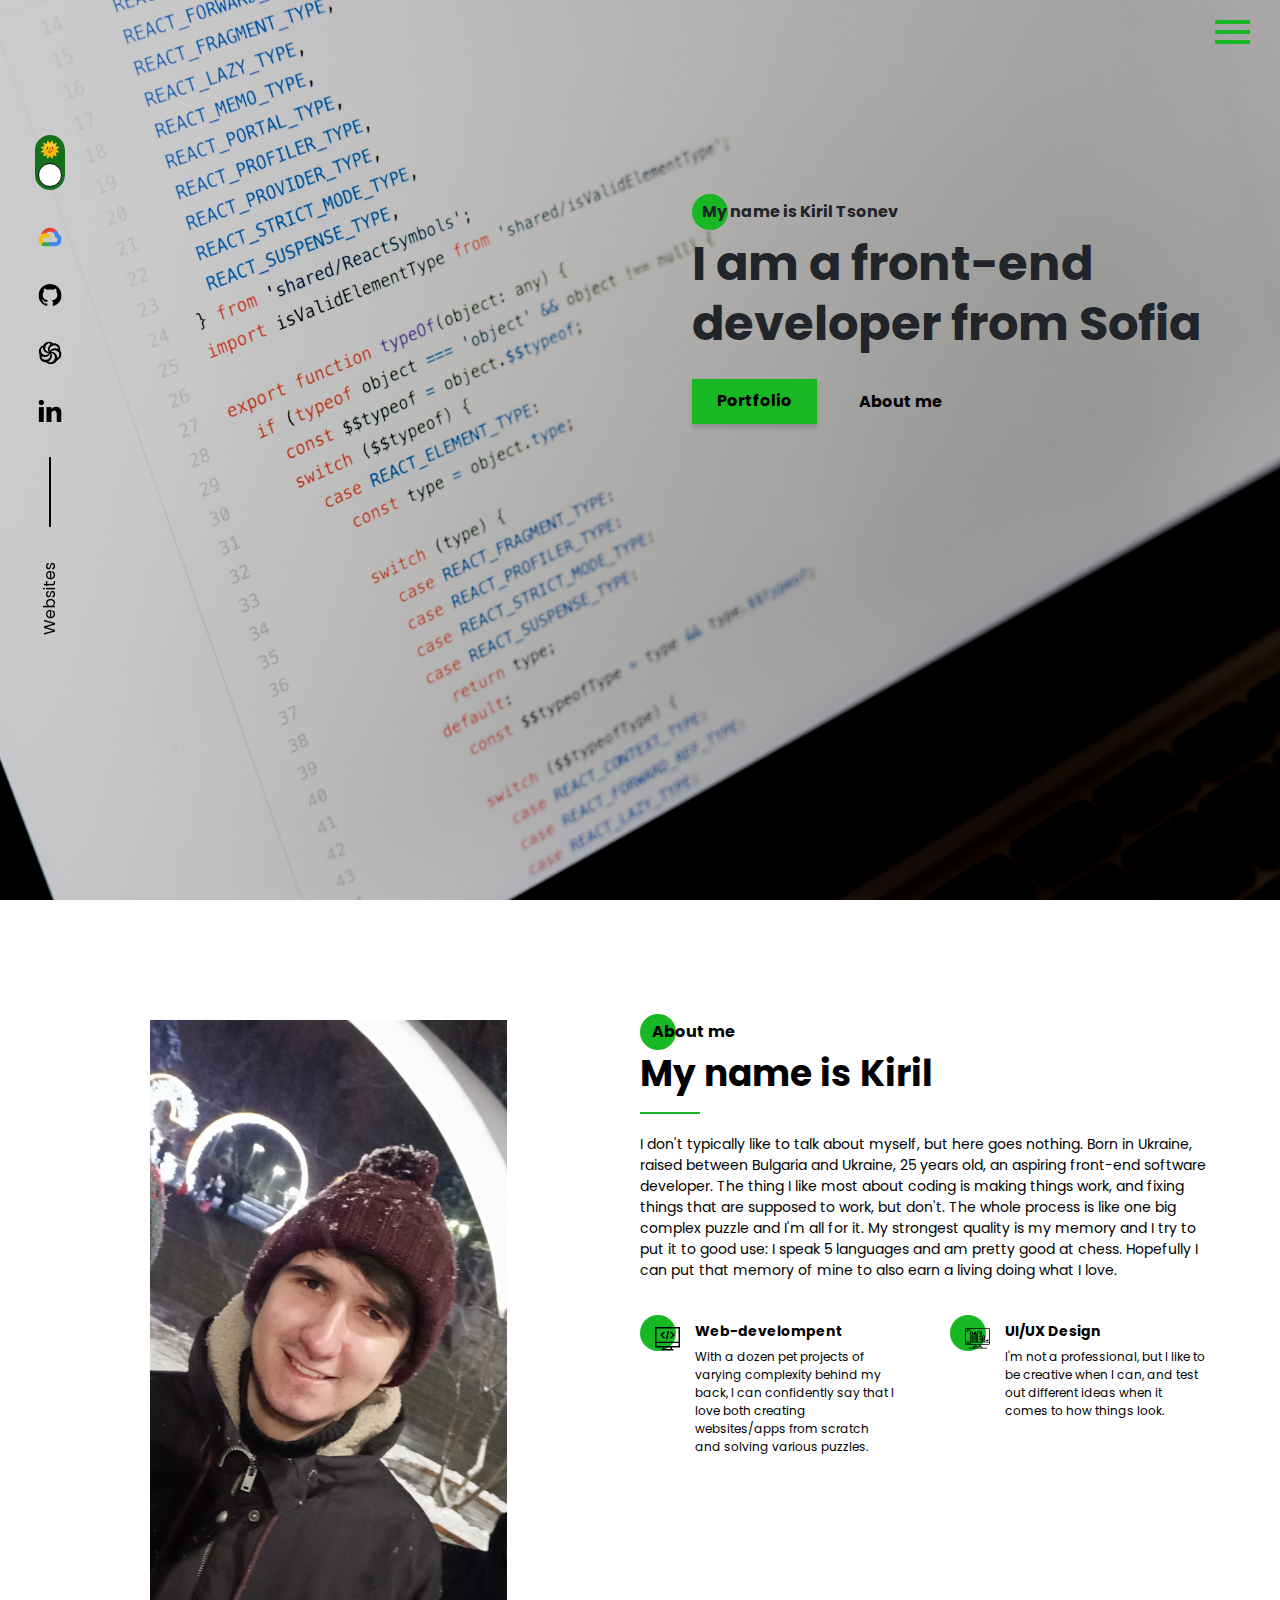
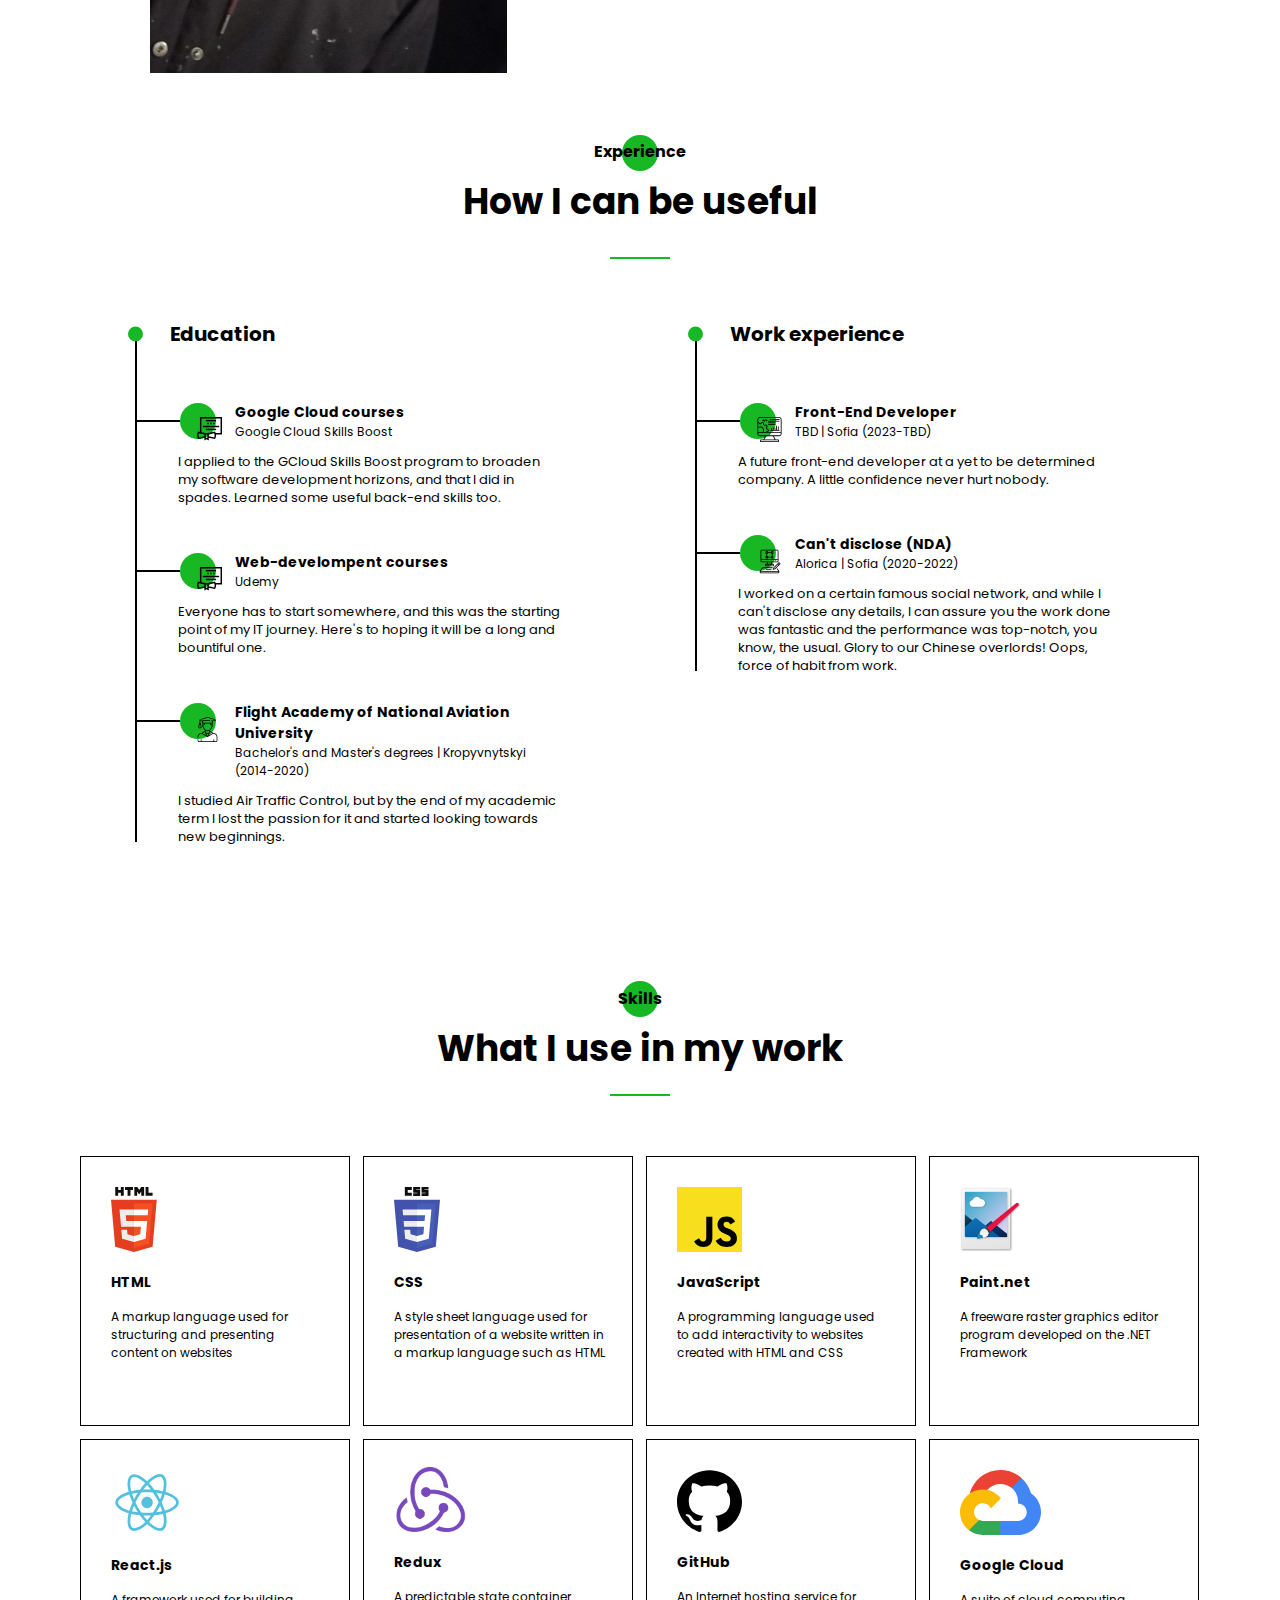
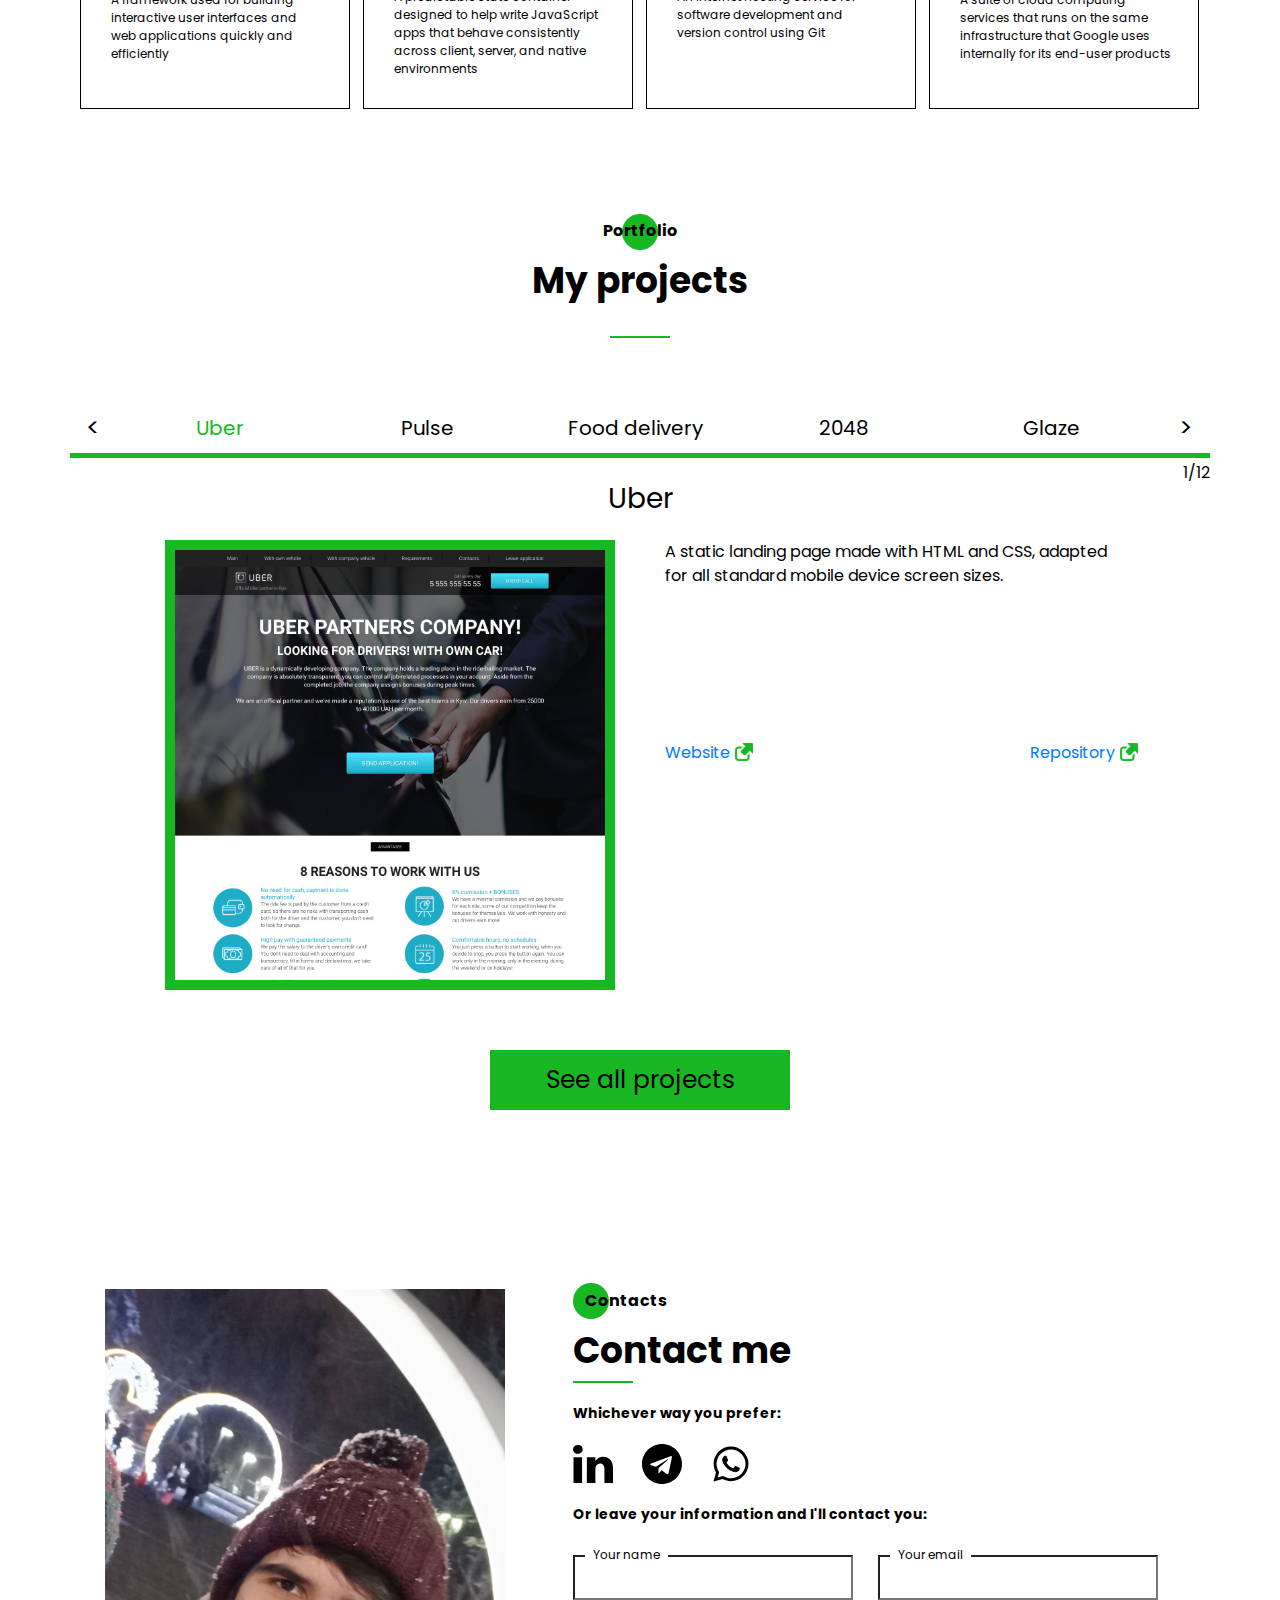
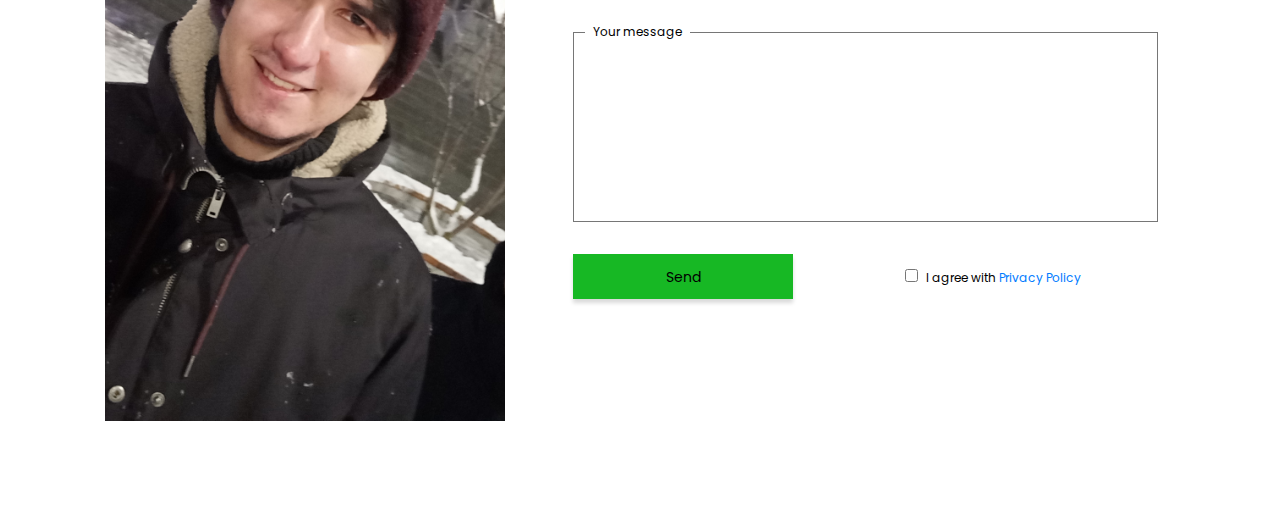
==== commit 73fd22a2: "News" ====
--- a/index.html
+++ b/index.html
@@ -84,6 +84,8 @@
                     <a href="https://www.codewars.com/users/KirillTsonev" target="_blank"><img src="icons/social/codewars.svg" alt="Codewars"></a>
 
                     <a href="https://www.linkedin.com/in/kiril-tsonev/" target="_blank"><img src="icons/social/linkedin.svg" alt="Linkedin"></a>
+
+                    <a href="https://bit.ly/3B1IGTx" target="_blank"><img src="icons/skills/google-cloud.svg" alt=""></a>
 
 					<div class="switch">
 						<div class="switch__icon">🌜</div>
@@ -390,6 +392,7 @@
                                     <div class="slider__heading">Marvel API</div>
                                     <div class="slider__heading">Jira clone</div>
                                     <div class="slider__heading">Redux heroes</div>
+                                    <div class="slider__heading">News</div>
                                 </div>
                             </div>
                             <div class="slider__next-container">
@@ -596,6 +599,24 @@
                                 </div>
                             </div>
                         </div>
+
+                        <div class="slider__project">
+                            <div class="slider__title">News</div>
+    
+                            <div class="slider__info">
+                                <img class="slider__image" src="./img/works/news.jpeg" alt="News">
+    
+                                <div class="slider__text">
+                                    <div class="slider__description">A static, faux news site SPA made with functional components.</div>
+                                    
+                                    <div class="slider__linkContainer">
+                                        <a target="_blank" class="slider__link" href="https://kirilltsonev.github.io/news-React/">Website</a>
+    
+                                        <a target="_blank" class="slider__link" href="https://github.com/KirillTsonev/news-React">Repository</a>
+                                    </div>
+                                </div>
+                            </div>
+                        </div>
     
                         <div class="slider__button">See all projects</div>
                     </div>
@@ -797,6 +818,24 @@
                                             <a target="_blank" class="tiles__link" href="https://kirilltsonev.github.io/practice-11-React-Redux-heroes/">Website</a>
     
                                             <a target="_blank" class="tiles__link" href="https://github.com/KirillTsonev/practice-11-React-Redux-heroes">Repository</a>
+                                        </div>
+                                    </div>
+                                </div>
+                            </div>
+
+                            <div class="tiles__card-outer">
+                                <div class="tiles__card-inner">
+                                    <img src="./img/works/news.jpeg" alt="News" class="tiles__image">
+
+                                    <div class="tiles__text">
+                                        <div class="tiles__heading">News</div>
+
+                                        <div class="tiles__desc">A static, faux news site SPA made with functional components.</div>
+
+                                        <div class="tiles__link-container">
+                                            <a target="_blank" class="tiles__link" href="https://kirilltsonev.github.io/news-React/">Website</a>
+    
+                                            <a target="_blank" class="tiles__link" href="https://github.com/KirillTsonev/news-React">Repository</a>
                                         </div>
                                     </div>
                                 </div>
--- a/css/style.min.css
+++ b/css/style.min.css
@@ -4,4 +4,4 @@
  * Copyright 2011-2019 Twitter, Inc.
  * Licensed under MIT (https://github.com/twbs/bootstrap/blob/master/LICENSE)
  * Forked from Normalize.css, licensed MIT (https://github.com/necolas/normalize.css/blob/master/LICENSE.md)
- */@import"https://fonts.googleapis.com/css2?family=Poppins:wght@500;700&display=swap";*,::after,::before{-webkit-box-sizing:border-box;box-sizing:border-box}html{font-family:sans-serif;line-height:1.15;-webkit-text-size-adjust:100%;-webkit-tap-highlight-color:rgba(0,0,0,0)}article,aside,figcaption,figure,footer,header,hgroup,main,nav,section{display:block}body{margin:0;font-family:-apple-system,BlinkMacSystemFont,"Segoe UI",Roboto,"Helvetica Neue",Arial,"Noto Sans",sans-serif,"Apple Color Emoji","Segoe UI Emoji","Segoe UI Symbol","Noto Color Emoji";font-size:1rem;font-weight:400;line-height:1.5;color:#212529;text-align:left;background-color:#fff}[tabindex="-1"]:focus{outline:0 !important}hr{-webkit-box-sizing:content-box;box-sizing:content-box;height:0;overflow:visible}h1,h2,h3,h4,h5,h6{margin-top:0;margin-bottom:.5rem}p{margin-top:0;margin-bottom:1rem}abbr[data-original-title],abbr[title]{text-decoration:underline;-webkit-text-decoration:underline dotted;text-decoration:underline dotted;cursor:help;border-bottom:0;-webkit-text-decoration-skip-ink:none;text-decoration-skip-ink:none}address{margin-bottom:1rem;font-style:normal;line-height:inherit}dl,ol,ul{margin-top:0;margin-bottom:1rem}ol ol,ol ul,ul ol,ul ul{margin-bottom:0}dt{font-weight:700}dd{margin-bottom:.5rem;margin-left:0}blockquote{margin:0 0 1rem}b,strong{font-weight:bolder}small{font-size:80%}sub,sup{position:relative;font-size:75%;line-height:0;vertical-align:baseline}sub{bottom:-0.25em}sup{top:-0.5em}a{color:#007bff;text-decoration:none;background-color:rgba(0,0,0,0)}a:hover{color:#0056b3;text-decoration:underline}a:not([href]):not([tabindex]){color:inherit;text-decoration:none}a:not([href]):not([tabindex]):focus,a:not([href]):not([tabindex]):hover{color:inherit;text-decoration:none}a:not([href]):not([tabindex]):focus{outline:0}code,kbd,pre,samp{font-family:SFMono-Regular,Menlo,Monaco,Consolas,"Liberation Mono","Courier New",monospace;font-size:1em}pre{margin-top:0;margin-bottom:1rem;overflow:auto}figure{margin:0 0 1rem}img{vertical-align:middle;border-style:none}svg{overflow:hidden;vertical-align:middle}table{border-collapse:collapse}caption{padding-top:.75rem;padding-bottom:.75rem;color:#6c757d;text-align:left;caption-side:bottom}th{text-align:inherit}label{display:inline-block;margin-bottom:.5rem}button{border-radius:0}button:focus{outline:1px dotted;outline:5px auto -webkit-focus-ring-color}button,input,optgroup,select,textarea{margin:0;font-family:inherit;font-size:inherit;line-height:inherit}button,input{overflow:visible}button,select{text-transform:none}select{word-wrap:normal}[type=button],[type=reset],[type=submit],button{-webkit-appearance:button}[type=button]:not(:disabled),[type=reset]:not(:disabled),[type=submit]:not(:disabled),button:not(:disabled){cursor:pointer}[type=button]::-moz-focus-inner,[type=reset]::-moz-focus-inner,[type=submit]::-moz-focus-inner,button::-moz-focus-inner{padding:0;border-style:none}input[type=checkbox],input[type=radio]{-webkit-box-sizing:border-box;box-sizing:border-box;padding:0}input[type=date],input[type=datetime-local],input[type=month],input[type=time]{-webkit-appearance:listbox}textarea{overflow:auto;resize:vertical}fieldset{min-width:0;padding:0;margin:0;border:0}legend{display:block;width:100%;max-width:100%;padding:0;margin-bottom:.5rem;font-size:1.5rem;line-height:inherit;color:inherit;white-space:normal}progress{vertical-align:baseline}[type=number]::-webkit-inner-spin-button,[type=number]::-webkit-outer-spin-button{height:auto}[type=search]{outline-offset:-2px;-webkit-appearance:none}[type=search]::-webkit-search-decoration{-webkit-appearance:none}::-webkit-file-upload-button{font:inherit;-webkit-appearance:button}output{display:inline-block}summary{display:list-item;cursor:pointer}template{display:none}[hidden]{display:none !important}:root[data-theme=light]{--text-color: black;--bg-color: white}:root[data-theme=dark]{--text-color: white;--bg-color: #0E1621}*{font-family:"Poppins",sans-serif;-webkit-box-sizing:border-box;box-sizing:border-box;margin:0;padding:0}.container{width:1140px;margin:0 auto}.divider{display:block;background:#17b824;width:60px;height:2px}.promo{min-height:100vh;position:relative;background:url("../img/main_bg.jpg") center center/cover no-repeat}.promo .title_fz48{width:535px;margin-top:10px}.promo .title_fz16{position:relative;padding-left:10px;z-index:2}.promo .title_fz16::before{content:"";position:absolute;width:36px;height:36px;border-radius:100%;background:#17b824;top:-25%;left:0;z-index:-1}.promo__buttons{margin-top:25px;display:-webkit-box;display:-ms-flexbox;display:flex;width:250px;-webkit-box-align:center;-ms-flex-align:center;align-items:center;-webkit-box-pack:justify;-ms-flex-pack:justify;justify-content:space-between}.promo__link{color:#000;font-weight:bold;line-height:20px}.promo__link:hover{color:#000;text-decoration:none}.promo .container__promo{width:550px;position:absolute;top:200px;right:3vw}.promo .switch{display:none;position:fixed;right:20px;top:60px;z-index:11}.promo .switch__icon{-webkit-transform:rotate(0deg);transform:rotate(0deg)}.title{font-weight:bold}.title_fz14{font-size:14px;line-height:21px}.title_fz16{font-size:16px;line-height:24px}.title_fz20{font-size:20px;line-height:30px}.title_fz36{font-size:36px;line-height:60px}.title_fz48{font-size:48px;line-height:60px}.button{height:45px;padding:12px 25px;background:#17b824;-webkit-box-shadow:0px 4px 4px rgba(0,0,0,.15);box-shadow:0px 4px 4px rgba(0,0,0,.15)}.sidepanel{position:fixed;width:500px;display:-webkit-box;display:-ms-flexbox;display:flex;-webkit-box-pack:justify;-ms-flex-pack:justify;justify-content:space-between;z-index:3;top:370px;left:-200px;-webkit-box-align:center;-ms-flex-align:center;align-items:center;-webkit-transform:rotate(-90deg);transform:rotate(-90deg);color:var(--text-color)}.sidepanel__divider{width:70px;height:2px;background:var(--text-color)}.sidepanel__link{-webkit-transform:rotate(90deg);transform:rotate(90deg)}.sidepanel__link svg{height:23px;width:23px;fill:var(--text-color)}.sidepanel__link svg:hover{-webkit-transform:scale(1.3);transform:scale(1.3);-webkit-transition:.4s all;transition:.4s all}.switch{position:relative;display:-webkit-box;display:-ms-flexbox;display:flex;width:55px;height:30px;background:#15701c;border-radius:20px;line-height:30px;display:flex;-webkit-box-pack:justify;-ms-flex-pack:justify;justify-content:space-between;padding:0 5px;cursor:pointer;-webkit-user-select:none;-moz-user-select:none;-ms-user-select:none;user-select:none}.switch__icon{-webkit-transform:rotate(90deg);transform:rotate(90deg)}.switch__ball{top:3px;left:3px;position:absolute;background-color:#fff;width:24px;height:24px;border-radius:100%;border:1px solid #000;-webkit-transition:all .4s;transition:all .4s;z-index:10}.switch__ball-up{-webkit-transform:translateX(24px);transform:translateX(24px)}.hamburger{position:fixed;top:20px;right:30px;height:24px;display:-webkit-box;display:-ms-flexbox;display:flex;-webkit-box-orient:vertical;-webkit-box-direction:normal;-ms-flex-direction:column;flex-direction:column;-webkit-box-pack:justify;-ms-flex-pack:justify;justify-content:space-between;cursor:pointer;z-index:11}.hamburger span{display:block;height:4px;width:35px;background:#17b824}.menu{position:fixed;top:0;left:-100%;width:100%;height:100%;z-index:100;visibility:hidden;opacity:0;-webkit-transition:.6s all;transition:.6s all}.menu.active{left:0;visibility:visible;opacity:1}.menu__block{background:#17b824;width:345px;height:100%;position:relative;-webkit-transition:.6s all;transition:.6s all;padding-top:140px;padding-left:40px;z-index:10}.menu__close{position:absolute;top:25px;right:25px;cursor:pointer}.menu__list{list-style-type:none;padding-left:35px}.menu__link{position:relative;font-size:24px;font-weight:bold;line-height:36px;margin-bottom:15px}.menu__link::before{content:"";position:absolute;left:-35px;top:11px;border:2px solid #000;height:15px;width:15px;border-radius:100%}.menu__link:hover::before{background:#000;-webkit-transition:.4s all;transition:.4s all}.menu__link a{color:#fff;text-decoration:none}.menu__social{width:250px;position:absolute;display:-webkit-box;display:-ms-flexbox;display:flex;-webkit-box-pack:justify;-ms-flex-pack:justify;justify-content:space-between;-webkit-box-align:center;-ms-flex-align:center;align-items:center;top:80%;left:50%;-webkit-transform:translateX(-50%);transform:translateX(-50%)}.menu__social img{width:25px;height:25px}.menu__social img:hover{-webkit-transform:scale(1.3);transform:scale(1.3);-webkit-transition:.5s all;transition:.5s all}.menu__social .switch__icon{-webkit-transform:rotate(0deg);transform:rotate(0deg)}.menu__overlay{position:fixed;top:0;left:0;width:100%;height:100%;background-color:#000;opacity:.75}.about{position:relative;color:var(--text-color);background:var(--bg-color)}.about__grid{display:grid;grid-template:243px 357px/400px 570px;-webkit-column-gap:90px;-moz-column-gap:90px;column-gap:90px;padding-top:120px;-webkit-box-pack:right;-ms-flex-pack:right;justify-content:right}.about .title_fz16{position:relative;padding-left:12px;z-index:1}.about .title_fz16::before{content:"";position:absolute;width:36px;height:36px;border-radius:100%;background:#17b824;top:-25%;left:0;z-index:-1}.about__subgrid{display:grid;grid-template:116px 116px/260px 260px;gap:20px 50px}.about__flex{display:-webkit-box;display:-ms-flexbox;display:flex}.about__desc{font-size:14px;line-height:21px;margin-top:20px}.about__subgrid{margin-top:40px}.about__subgrid__text{width:200px;margin-left:30px}.about__subheading{font-weight:bold;font-size:14px;line-height:21px}.about__text{font-size:12px;line-height:18px;margin-top:6px}.about__img{height:25px;width:25px;position:relative;padding-left:15px;padding-top:5px;z-index:1}.about__img::before{content:"";position:absolute;width:36px;height:36px;border-radius:100%;background:#17b824;top:-25%;left:0;z-index:-1}.about__img svg{fill:var(--text-color)}.about__img_right{padding-left:17px}.about__image{width:357px}.resume{padding-top:120px;background:var(--bg-color);color:var(--text-color)}.resume .title_fz16{position:relative;text-align:center;z-index:1}.resume .title_fz16::before{content:"";position:absolute;width:36px;height:36px;border-radius:100%;background:#17b824;top:-25%;left:0;z-index:-1}.resume .title_fz16::before{top:-5px;left:50%;-webkit-transform:translateX(-50%);transform:translateX(-50%)}.resume .title_fz36{text-align:center}.resume .divider{margin:25px auto 0 auto}.resume__wrapper{display:grid;grid-template-columns:425px 425px;padding:60px 65px 0 65px;-webkit-column-gap:135px;-moz-column-gap:135px;column-gap:135px}.resume .title_fz20{position:relative;padding-left:35px}.resume .title_fz20::before{content:"";position:absolute;background:#17b824;height:15px;width:15px;border-radius:100%;top:50%;-webkit-transform:translateY(-50%);transform:translateY(-50%);left:-7px}.resume ul{list-style-type:none;position:relative}.resume ul li::before{content:"";width:2px;height:calc(100% + 12px);position:absolute;top:-16px;left:0;background-color:var(--text-color)}.resume__item{position:relative}.resume__item::before{content:"";height:2px;width:45px;background-color:var(--text-color);position:absolute;top:63px}.resume__item-head{padding:45px 0 0 100px;position:relative}.resume__item-body{padding-left:43px;margin-top:12px;font-size:13px;line-height:18px}.resume__item-icon{position:absolute;top:46px;left:45px;z-index:1}.resume__item-icon::before{content:"";position:absolute;width:36px;height:36px;border-radius:100%;background:#17b824;top:-25%;left:0;z-index:-1}.resume__item-icon svg{position:absolute;top:14px;left:17px;fill:var(--text-color)}.resume__item-location{font-size:12px;line-height:18px}.skills{position:relative;z-index:1;padding-top:125px;background:var(--bg-color);color:var(--text-color)}.skills .title_fz16{position:relative;text-align:center;z-index:1}.skills .title_fz16::before{content:"";position:absolute;width:36px;height:36px;border-radius:100%;background:#17b824;top:-25%;left:0;z-index:-1}.skills .title_fz16::before{left:50%;-webkit-transform:translateX(-50%);transform:translateX(-50%)}.skills .title_fz36{text-align:center}.skills__grid{display:grid;grid-template:repeat(2, 270px)/repeat(4, 270px);gap:13px;margin:60px 10px 0 10px}.skills__item{border:1px solid var(--text-color);padding:30px;display:-webkit-box;display:-ms-flexbox;display:flex;-webkit-box-orient:vertical;-webkit-box-direction:normal;-ms-flex-direction:column;flex-direction:column;-webkit-box-pack:end;-ms-flex-pack:end;justify-content:end;-webkit-box-align:start;-ms-flex-align:start;align-items:start}.skills__item img{height:65px}.skills__item svg{height:65px;width:65px;fill:var(--text-color)}.skills__item .title{margin-top:20px}.skills__desc{font-size:12px;line-height:18px;margin-top:15px;width:211px;height:94px}.skills .divider{margin:15px auto 0 auto}.portfolio{height:1060px;overflow:hidden;background:var(--bg-color);color:var(--text-color)}.portfolio .title_fz16{position:relative;text-align:center;z-index:10}.portfolio .title_fz16::before{content:"";position:absolute;width:36px;height:36px;border-radius:100%;background:#17b824;top:-25%;left:0;z-index:-1}.portfolio .title_fz16::before{top:-5px;left:50%;-webkit-transform:translateX(-50%);transform:translateX(-50%)}.portfolio .title_fz36{text-align:center}.portfolio .divider{margin:25px auto 0 auto}.portfolio__container{-webkit-transition:-webkit-transform .7s;transition:-webkit-transform .7s;transition:transform .7s;transition:transform .7s, -webkit-transform .7s;position:relative;z-index:1}.portfolio__header{padding-top:110px;position:relative;z-index:10;background:var(--bg-color)}.slider__container{margin-top:60px}.slider__nav{margin-top:60px;display:-webkit-box;display:-ms-flexbox;display:flex;-ms-flex-pack:distribute;justify-content:space-around;height:60px;line-height:60px;font-size:20px;border-bottom:5px solid #17b824}.slider__headings-outer{width:1140px;overflow:hidden}.slider__headings-inner{display:-webkit-box;display:-ms-flexbox;display:flex;-webkit-transition:-webkit-transform .4s;transition:-webkit-transform .4s;transition:transform .4s;transition:transform .4s, -webkit-transform .4s}.slider__heading{cursor:pointer;-webkit-user-select:none;-moz-user-select:none;-ms-user-select:none;user-select:none;text-align:center;width:208px}.slider__prev,.slider__next{font-size:25px;cursor:pointer;-webkit-user-select:none;-moz-user-select:none;-ms-user-select:none;user-select:none;width:50px;text-align:center}.slider__next-container{position:relative}.slider__counter{position:absolute;width:35px;height:30px;line-height:30px;text-align:right;font-size:16px;right:0}.slider__project{display:none}.slider__title{text-align:center;font-size:28px;padding-top:20px}.slider__linkContainer{display:-webkit-box;display:-ms-flexbox;display:flex;-webkit-box-pack:justify;-ms-flex-pack:justify;justify-content:space-between}.slider__link{position:relative}.slider__link::after{position:absolute;content:"";background-image:url("/icons/external.png");top:calc(50% - 10px);right:-23px;background-size:18px 18px;width:18px;height:18px}.slider__link:hover{text-decoration:none;color:#17b824}.slider__image{width:450px;border:#17b824 solid 10px}.slider__info{display:grid;grid-template:225px 225px/450px 450px;padding:20px;-webkit-column-gap:50px;-moz-column-gap:50px;column-gap:50px;-webkit-box-pack:center;-ms-flex-pack:center;justify-content:center}.slider__text{display:-webkit-box;display:-ms-flexbox;display:flex;-webkit-box-orient:vertical;-webkit-box-direction:normal;-ms-flex-direction:column;flex-direction:column;-webkit-box-pack:justify;-ms-flex-pack:justify;justify-content:space-between}.slider__button{cursor:pointer;background-color:#17b824;width:300px;height:60px;margin:40px auto 0 auto;text-align:center;font-size:25px;line-height:60px;-webkit-user-select:none;-moz-user-select:none;-ms-user-select:none;user-select:none}@-webkit-keyframes fadeIn{0%{opacity:0}100%{opacity:1}}@keyframes fadeIn{0%{opacity:0}100%{opacity:1}}.activeProject{display:block;-webkit-animation:fadeIn 1.5s 1;animation:fadeIn 1.5s 1}.activeHeading{color:#17b824}.tiles{margin-top:200px}.tiles__button{cursor:pointer;background-color:#17b824;width:300px;height:60px;margin:40px auto 0 auto;text-align:center;font-size:25px;line-height:60px;-webkit-user-select:none;-moz-user-select:none;-ms-user-select:none;user-select:none}.tiles__grid{margin-top:60px;display:grid;grid-template:repeat(3, 270px)/repeat(4, 270px);gap:10px;-webkit-box-pack:center;-ms-flex-pack:center;justify-content:center}.tiles__card-outer{width:270px;height:270px;border:5px solid #17b824;overflow:hidden}.tiles__card-inner{display:grid;grid-template:261px/261px 261px;-webkit-transition:1s -webkit-transform;transition:1s -webkit-transform;transition:1s transform;transition:1s transform, 1s -webkit-transform}.tiles__image{width:261px;height:261px}.tiles__text{padding:10px;display:-webkit-box;display:-ms-flexbox;display:flex;-webkit-box-orient:vertical;-webkit-box-direction:normal;-ms-flex-direction:column;flex-direction:column;-webkit-box-pack:justify;-ms-flex-pack:justify;justify-content:space-between}.tiles__heading{text-align:center;font-size:20px;border-bottom:2px solid #17b824}.tiles__desc{font-size:13px}.tiles__link{font-size:14px;position:relative}.tiles__link::after{position:absolute;content:"";background-image:url("/icons/external.png");background-size:14px 14px;width:14px;height:14px;top:calc(50% - 8px);right:-17px}.tiles__link:hover{text-decoration:none;color:#17b824}.tiles__link-container{display:-webkit-box;display:-ms-flexbox;display:flex;-webkit-box-pack:justify;-ms-flex-pack:justify;justify-content:space-between;width:90%}.contacts{position:relative;padding:120px 0 90px 0;color:var(--text-color);background:var(--bg-color)}.contacts__grid{margin:0 52px 0 35px;display:grid;grid-template-columns:400px 585px;-webkit-box-pack:justify;-ms-flex-pack:justify;justify-content:space-between}.contacts .title_fz16{position:relative;padding-left:12px;z-index:1}.contacts .title_fz16::before{content:"";position:absolute;width:36px;height:36px;border-radius:100%;background:#17b824;top:-25%;left:0;z-index:-1}.contacts__desc{font-size:14px;line-height:21px;margin-top:20px}.contacts .title_fz14,.contacts__social{margin-top:20px}.contacts__link{margin-right:25px}.contacts__link svg{width:40px;height:40px;fill:var(--text-color)}.contacts__form{margin-top:30px;display:grid;grid-template:45px 190px 45px/280px 280px;-webkit-box-pack:justify;-ms-flex-pack:justify;justify-content:space-between;row-gap:32px}.contacts__form label{position:absolute;height:18px;padding:0 8px;background-color:var(--bg-color);font-size:12px;display:block;margin-bottom:0;top:-9px;left:12px}.contacts__input{position:relative;outline:none}.contacts__input input{width:100%;height:100%;padding:0 20px;font-size:15px;background-color:var(--bg-color);color:var(--text-color)}.contacts__textarea{position:relative;grid-column:1/3}.contacts__textarea textarea{width:100%;height:100%;resize:none;padding:20px;font-size:12px;background-color:var(--bg-color);color:var(--text-color);font-size:15px}.contacts .button{border:none;width:220px;font-size:14px;line-height:22px;color:var(--text-color)}.contacts__triggers{grid-column:1/3;display:grid;grid-template-columns:repeat(2, auto);-webkit-column-gap:35px;-moz-column-gap:35px;column-gap:35px;-webkit-box-align:center;-ms-flex-align:center;align-items:center}.contacts__policy{font-size:12px;line-height:14px}.contacts__policy input{margin-right:5px}.contacts__image{width:400px}.mail__success,.mail__failure,.mail__limit{opacity:0;position:absolute;background:#17b824;width:300px;height:80px;bottom:150px;right:calc(50% - 150px);text-align:center;line-height:80px;-webkit-box-shadow:7px 7px 15px #000;box-shadow:7px 7px 15px #000}@-webkit-keyframes Mail{0%{opacity:0}50%{opacity:1}100%{opacity:0}}@keyframes Mail{0%{opacity:0}50%{opacity:1}100%{opacity:0}}.mailActive{-webkit-animation:Mail 1 5s;animation:Mail 1 5s}@media(max-width: 1200px){.container{max-width:960px}.sidepanel{display:none}.promo .switch{display:block}.promo .switch__icon-sun{position:absolute;top:0;right:4px}.about__grid{grid-template:auto auto/400px 520px;-webkit-column-gap:40px;-moz-column-gap:40px;column-gap:40px}.about__subgrid{grid-template:auto auto/240px 240px;gap:20px 30px}.resume__wrapper{grid-template-columns:425px 425px;padding:60px 30px 0 30px;-webkit-column-gap:60px;-moz-column-gap:60px;column-gap:60px}.skills__grid{grid-template:repeat(3, 270px)/repeat(3, 270px);-webkit-box-pack:center;-ms-flex-pack:center;justify-content:center}.portfolio{height:6150px}.portfolio .container{width:900px}.portfolio .slider{margin-top:30px}.portfolio .slider__nav{display:none}.portfolio .slider__project{display:block}.portfolio .slider__image{width:437px;height:437px}.portfolio .slider__info{grid-template:218px 218px/437px 437px;-webkit-column-gap:26px;-moz-column-gap:26px;column-gap:26px}.portfolio .slider__button{display:none}.portfolio .tiles{display:none}.contacts__grid{margin:0 25px;grid-template-columns:300px 585px}.contacts__image{width:300px}}@media(max-width: 991px){.container{max-width:720px}.container__promo .title_fz48{font-size:36px}.container .about__grid{grid-template:auto auto/300px 410px;-webkit-column-gap:20px;-moz-column-gap:20px;column-gap:20px}.container .about__grid .title_fz36{font-size:24px}.container .about__image{width:300px}.container .about__subgrid{grid-template:auto auto/200px 200px;gap:20px 15px}.resume__wrapper{grid-template:auto/350px 350px;padding:60px 10px 0 10px;-webkit-column-gap:20px;-moz-column-gap:20px;column-gap:20px}.resume__item::before{width:30px}.resume__item-head{padding:45px 0 0 85px;position:relative}.resume__item-body{padding-left:28px}.resume__item-icon{position:absolute;top:46px;left:30px}.resume__item-icon::before{content:"";position:absolute;width:36px;height:36px;border-radius:100%;background:#17b824;top:-25%;left:0;z-index:-1}.resume__item-icon img{position:absolute;top:14px;left:17px}.skills__grid{grid-template:repeat(4, 270px)/repeat(2, 270px)}.portfolio{height:5260px}.portfolio .container{width:740px}.portfolio .slider{margin-top:40px}.portfolio .slider__image{width:350px;height:350px}.portfolio .slider__info{grid-template:175px 175px/350px 350px;-webkit-column-gap:20px;-moz-column-gap:20px;column-gap:20px}.contacts__grid{margin:0 15px;grid-template-columns:585px;-webkit-box-pack:center;-ms-flex-pack:center;justify-content:center}.contacts__image{display:none}}@media(max-width: 767px){.container__promo{max-width:300px}.container__promo .title_fz48{width:300px;font-size:24px;line-height:36px}.container{max-width:540px}.container .about__grid{grid-template:auto auto/530px;row-gap:30px;padding-top:80px}.container .about__grid .title_fz36{font-size:24px;text-align:center}.container .about__grid .title_fz16{margin-top:20px;text-align:center}.container .about__grid .title_fz16:before{left:50%;-webkit-transform:translateX(-50%);transform:translateX(-50%)}.container .about__grid .divider{margin:0 auto}.container .about__image{width:280px;margin:0 auto}.container .about__subgrid{grid-template:auto/170px 170px 170px;-webkit-column-gap:10px;-moz-column-gap:10px;column-gap:10px}.container .resume__wrapper{grid-template:auto auto/530px;row-gap:20px}.container .contacts__grid{margin:0 15px;grid-template-columns:540px;-webkit-box-pack:center;-ms-flex-pack:center;justify-content:center}.container .contacts__form{grid-template:45px 190px 45px/250px 250px;-webkit-box-pack:justify;-ms-flex-pack:justify;justify-content:space-between;row-gap:32px}.portfolio{height:4310px}.portfolio .container{width:540px}.portfolio .slider__image{width:265px;height:265px}.portfolio .slider__info{grid-template:132px 132px/265px 265px;-webkit-column-gap:10px;-moz-column-gap:10px;column-gap:10px}.portfolio .slider__description{font-size:14px}}@media(max-width: 575px){.promo .switch{top:45px;right:5px}.hamburger{top:10px;right:15px}.menu__block{width:320px;padding-left:20px}.container{width:100%;padding:0 10px}.container .title_fz48{width:280px;font-size:28px;line-height:36px}.container .title_fz36{line-height:40px;font-size:24px}.container .about__grid{grid-template:auto auto/280px;row-gap:50px;padding:60px 10px 0 10px;-webkit-box-pack:center;-ms-flex-pack:center;justify-content:center}.container .about__image{width:280px}.container .about__subgrid{grid-template:repeat(3, auto)/280px;gap:20px 50px}.container .about__desc{width:280px}.container .resume__wrapper{grid-template:auto auto/280px;row-gap:30px;-webkit-box-pack:center;-ms-flex-pack:center;justify-content:center}.container .skills__grid{grid-template:repeat(7, 270px)/270px}.container .contacts__grid{margin:0 10px;grid-template-columns:300px}.container .contacts__form{grid-template:45px 45px 190px/300px;-webkit-box-pack:justify;-ms-flex-pack:justify;justify-content:space-between;row-gap:32px}.container .contacts__triggers{grid-template:45px 45px/300px;grid-column:unset}.container .contacts__textarea{grid-column:unset}.portfolio{height:5975px}.portfolio .container{width:300px}.portfolio .slider{margin-top:20px}.portfolio .slider__image{width:265px;height:265px;border-width:5px}.portfolio .slider__info{grid-template:265px minmax(0, auto)/265px;row-gap:10px}.portfolio .slider__description{font-size:14px}.portfolio .slider__text{min-height:20px}}.pageup{opacity:0;position:fixed;bottom:7%;right:3%;z-index:30;cursor:pointer;-webkit-transition:1s all;transition:1s all}.up{height:50px;width:50px}+ */@import"https://fonts.googleapis.com/css2?family=Poppins:wght@500;700&display=swap";*,::after,::before{-webkit-box-sizing:border-box;box-sizing:border-box}html{font-family:sans-serif;line-height:1.15;-webkit-text-size-adjust:100%;-webkit-tap-highlight-color:rgba(0,0,0,0)}article,aside,figcaption,figure,footer,header,hgroup,main,nav,section{display:block}body{margin:0;font-family:-apple-system,BlinkMacSystemFont,"Segoe UI",Roboto,"Helvetica Neue",Arial,"Noto Sans",sans-serif,"Apple Color Emoji","Segoe UI Emoji","Segoe UI Symbol","Noto Color Emoji";font-size:1rem;font-weight:400;line-height:1.5;color:#212529;text-align:left;background-color:#fff}[tabindex="-1"]:focus{outline:0 !important}hr{-webkit-box-sizing:content-box;box-sizing:content-box;height:0;overflow:visible}h1,h2,h3,h4,h5,h6{margin-top:0;margin-bottom:.5rem}p{margin-top:0;margin-bottom:1rem}abbr[data-original-title],abbr[title]{text-decoration:underline;-webkit-text-decoration:underline dotted;text-decoration:underline dotted;cursor:help;border-bottom:0;-webkit-text-decoration-skip-ink:none;text-decoration-skip-ink:none}address{margin-bottom:1rem;font-style:normal;line-height:inherit}dl,ol,ul{margin-top:0;margin-bottom:1rem}ol ol,ol ul,ul ol,ul ul{margin-bottom:0}dt{font-weight:700}dd{margin-bottom:.5rem;margin-left:0}blockquote{margin:0 0 1rem}b,strong{font-weight:bolder}small{font-size:80%}sub,sup{position:relative;font-size:75%;line-height:0;vertical-align:baseline}sub{bottom:-0.25em}sup{top:-0.5em}a{color:#007bff;text-decoration:none;background-color:rgba(0,0,0,0)}a:hover{color:#0056b3;text-decoration:underline}a:not([href]):not([tabindex]){color:inherit;text-decoration:none}a:not([href]):not([tabindex]):focus,a:not([href]):not([tabindex]):hover{color:inherit;text-decoration:none}a:not([href]):not([tabindex]):focus{outline:0}code,kbd,pre,samp{font-family:SFMono-Regular,Menlo,Monaco,Consolas,"Liberation Mono","Courier New",monospace;font-size:1em}pre{margin-top:0;margin-bottom:1rem;overflow:auto}figure{margin:0 0 1rem}img{vertical-align:middle;border-style:none}svg{overflow:hidden;vertical-align:middle}table{border-collapse:collapse}caption{padding-top:.75rem;padding-bottom:.75rem;color:#6c757d;text-align:left;caption-side:bottom}th{text-align:inherit}label{display:inline-block;margin-bottom:.5rem}button{border-radius:0}button:focus{outline:1px dotted;outline:5px auto -webkit-focus-ring-color}button,input,optgroup,select,textarea{margin:0;font-family:inherit;font-size:inherit;line-height:inherit}button,input{overflow:visible}button,select{text-transform:none}select{word-wrap:normal}[type=button],[type=reset],[type=submit],button{-webkit-appearance:button}[type=button]:not(:disabled),[type=reset]:not(:disabled),[type=submit]:not(:disabled),button:not(:disabled){cursor:pointer}[type=button]::-moz-focus-inner,[type=reset]::-moz-focus-inner,[type=submit]::-moz-focus-inner,button::-moz-focus-inner{padding:0;border-style:none}input[type=checkbox],input[type=radio]{-webkit-box-sizing:border-box;box-sizing:border-box;padding:0}input[type=date],input[type=datetime-local],input[type=month],input[type=time]{-webkit-appearance:listbox}textarea{overflow:auto;resize:vertical}fieldset{min-width:0;padding:0;margin:0;border:0}legend{display:block;width:100%;max-width:100%;padding:0;margin-bottom:.5rem;font-size:1.5rem;line-height:inherit;color:inherit;white-space:normal}progress{vertical-align:baseline}[type=number]::-webkit-inner-spin-button,[type=number]::-webkit-outer-spin-button{height:auto}[type=search]{outline-offset:-2px;-webkit-appearance:none}[type=search]::-webkit-search-decoration{-webkit-appearance:none}::-webkit-file-upload-button{font:inherit;-webkit-appearance:button}output{display:inline-block}summary{display:list-item;cursor:pointer}template{display:none}[hidden]{display:none !important}:root[data-theme=light]{--text-color: black;--bg-color: white}:root[data-theme=dark]{--text-color: white;--bg-color: #0E1621}*{font-family:"Poppins",sans-serif;-webkit-box-sizing:border-box;box-sizing:border-box;margin:0;padding:0}.container{width:1140px;margin:0 auto}.divider{display:block;background:#17b824;width:60px;height:2px}.promo{min-height:100vh;position:relative;background:url("../img/main_bg.jpg") center center/cover no-repeat}.promo .title_fz48{width:535px;margin-top:10px}.promo .title_fz16{position:relative;padding-left:10px;z-index:2}.promo .title_fz16::before{content:"";position:absolute;width:36px;height:36px;border-radius:100%;background:#17b824;top:-25%;left:0;z-index:-1}.promo__buttons{margin-top:25px;display:-webkit-box;display:-ms-flexbox;display:flex;width:250px;-webkit-box-align:center;-ms-flex-align:center;align-items:center;-webkit-box-pack:justify;-ms-flex-pack:justify;justify-content:space-between}.promo__link{color:#000;font-weight:bold;line-height:20px}.promo__link:hover{color:#000;text-decoration:none}.promo .container__promo{width:550px;position:absolute;top:200px;right:3vw}.promo .switch{display:none;position:fixed;right:20px;top:60px;z-index:11}.promo .switch__icon{-webkit-transform:rotate(0deg);transform:rotate(0deg)}.title{font-weight:bold}.title_fz14{font-size:14px;line-height:21px}.title_fz16{font-size:16px;line-height:24px}.title_fz20{font-size:20px;line-height:30px}.title_fz36{font-size:36px;line-height:60px}.title_fz48{font-size:48px;line-height:60px}.button{height:45px;padding:12px 25px;background:#17b824;-webkit-box-shadow:0px 4px 4px rgba(0,0,0,.15);box-shadow:0px 4px 4px rgba(0,0,0,.15)}.sidepanel{position:fixed;width:500px;display:-webkit-box;display:-ms-flexbox;display:flex;-webkit-box-pack:justify;-ms-flex-pack:justify;justify-content:space-between;z-index:3;top:370px;left:-200px;-webkit-box-align:center;-ms-flex-align:center;align-items:center;-webkit-transform:rotate(-90deg);transform:rotate(-90deg);color:var(--text-color)}.sidepanel__divider{width:70px;height:2px;background:var(--text-color)}.sidepanel__link{-webkit-transform:rotate(90deg);transform:rotate(90deg)}.sidepanel__link svg{height:23px;width:23px;fill:var(--text-color)}.sidepanel__link svg:hover{-webkit-transform:scale(1.3);transform:scale(1.3);-webkit-transition:.4s all;transition:.4s all}.switch{position:relative;display:-webkit-box;display:-ms-flexbox;display:flex;width:55px;height:30px;background:#15701c;border-radius:20px;line-height:30px;display:flex;-webkit-box-pack:justify;-ms-flex-pack:justify;justify-content:space-between;padding:0 5px;cursor:pointer;-webkit-user-select:none;-moz-user-select:none;-ms-user-select:none;user-select:none}.switch__icon{-webkit-transform:rotate(90deg);transform:rotate(90deg)}.switch__ball{top:3px;left:3px;position:absolute;background-color:#fff;width:24px;height:24px;border-radius:100%;border:1px solid #000;-webkit-transition:all .4s;transition:all .4s;z-index:10}.switch__ball-up{-webkit-transform:translateX(24px);transform:translateX(24px)}.hamburger{position:fixed;top:20px;right:30px;height:24px;display:-webkit-box;display:-ms-flexbox;display:flex;-webkit-box-orient:vertical;-webkit-box-direction:normal;-ms-flex-direction:column;flex-direction:column;-webkit-box-pack:justify;-ms-flex-pack:justify;justify-content:space-between;cursor:pointer;z-index:11}.hamburger span{display:block;height:4px;width:35px;background:#17b824}.menu{position:fixed;top:0;left:-100%;width:100%;height:100%;z-index:100;visibility:hidden;opacity:0;-webkit-transition:.6s all;transition:.6s all}.menu.active{left:0;visibility:visible;opacity:1}.menu__block{background:#17b824;width:345px;height:100%;position:relative;-webkit-transition:.6s all;transition:.6s all;padding-top:140px;padding-left:40px;z-index:10}.menu__close{position:absolute;top:25px;right:25px;cursor:pointer}.menu__list{list-style-type:none;padding-left:35px}.menu__link{position:relative;font-size:24px;font-weight:bold;line-height:36px;margin-bottom:15px}.menu__link::before{content:"";position:absolute;left:-35px;top:11px;border:2px solid #000;height:15px;width:15px;border-radius:100%}.menu__link:hover::before{background:#000;-webkit-transition:.4s all;transition:.4s all}.menu__link a{color:#fff;text-decoration:none}.menu__social{width:80%;position:absolute;display:-webkit-box;display:-ms-flexbox;display:flex;-webkit-box-pack:justify;-ms-flex-pack:justify;justify-content:space-between;-webkit-box-align:center;-ms-flex-align:center;align-items:center;top:87%;left:50%;-webkit-transform:translateX(-50%);transform:translateX(-50%)}.menu__social img{width:25px;height:25px}.menu__social img:hover{-webkit-transform:scale(1.3);transform:scale(1.3);-webkit-transition:.5s all;transition:.5s all}.menu__social .switch__icon{-webkit-transform:rotate(0deg);transform:rotate(0deg)}.menu__overlay{position:fixed;top:0;left:0;width:100%;height:100%;background-color:#000;opacity:.75}.about{position:relative;color:var(--text-color);background:var(--bg-color)}.about__grid{display:grid;grid-template:243px 357px/400px 570px;-webkit-column-gap:90px;-moz-column-gap:90px;column-gap:90px;padding-top:120px;-webkit-box-pack:right;-ms-flex-pack:right;justify-content:right}.about .title_fz16{position:relative;padding-left:12px;z-index:1}.about .title_fz16::before{content:"";position:absolute;width:36px;height:36px;border-radius:100%;background:#17b824;top:-25%;left:0;z-index:-1}.about__subgrid{display:grid;grid-template:116px 116px/260px 260px;gap:20px 50px}.about__flex{display:-webkit-box;display:-ms-flexbox;display:flex}.about__desc{font-size:14px;line-height:21px;margin-top:20px}.about__subgrid{margin-top:40px}.about__subgrid__text{width:200px;margin-left:30px}.about__subheading{font-weight:bold;font-size:14px;line-height:21px}.about__text{font-size:12px;line-height:18px;margin-top:6px}.about__img{height:25px;width:25px;position:relative;padding-left:15px;padding-top:5px;z-index:1}.about__img::before{content:"";position:absolute;width:36px;height:36px;border-radius:100%;background:#17b824;top:-25%;left:0;z-index:-1}.about__img svg{fill:var(--text-color)}.about__img_right{padding-left:17px}.about__image{width:357px}.resume{padding-top:120px;background:var(--bg-color);color:var(--text-color)}.resume .title_fz16{position:relative;text-align:center;z-index:1}.resume .title_fz16::before{content:"";position:absolute;width:36px;height:36px;border-radius:100%;background:#17b824;top:-25%;left:0;z-index:-1}.resume .title_fz16::before{top:-5px;left:50%;-webkit-transform:translateX(-50%);transform:translateX(-50%)}.resume .title_fz36{text-align:center}.resume .divider{margin:25px auto 0 auto}.resume__wrapper{display:grid;grid-template-columns:425px 425px;padding:60px 65px 0 65px;-webkit-column-gap:135px;-moz-column-gap:135px;column-gap:135px}.resume .title_fz20{position:relative;padding-left:35px}.resume .title_fz20::before{content:"";position:absolute;background:#17b824;height:15px;width:15px;border-radius:100%;top:50%;-webkit-transform:translateY(-50%);transform:translateY(-50%);left:-7px}.resume ul{list-style-type:none;position:relative}.resume ul li::before{content:"";width:2px;height:calc(100% + 12px);position:absolute;top:-16px;left:0;background-color:var(--text-color)}.resume__item{position:relative}.resume__item::before{content:"";height:2px;width:45px;background-color:var(--text-color);position:absolute;top:63px}.resume__item-head{padding:45px 0 0 100px;position:relative}.resume__item-body{padding-left:43px;margin-top:12px;font-size:13px;line-height:18px}.resume__item-icon{position:absolute;top:46px;left:45px;z-index:1}.resume__item-icon::before{content:"";position:absolute;width:36px;height:36px;border-radius:100%;background:#17b824;top:-25%;left:0;z-index:-1}.resume__item-icon svg{position:absolute;top:14px;left:17px;fill:var(--text-color)}.resume__item-location{font-size:12px;line-height:18px}.skills{position:relative;z-index:1;padding-top:125px;background:var(--bg-color);color:var(--text-color)}.skills .title_fz16{position:relative;text-align:center;z-index:1}.skills .title_fz16::before{content:"";position:absolute;width:36px;height:36px;border-radius:100%;background:#17b824;top:-25%;left:0;z-index:-1}.skills .title_fz16::before{left:50%;-webkit-transform:translateX(-50%);transform:translateX(-50%)}.skills .title_fz36{text-align:center}.skills__grid{display:grid;grid-template:repeat(2, 270px)/repeat(4, 270px);gap:13px;margin:60px 10px 0 10px}.skills__item{border:1px solid var(--text-color);padding:30px;display:-webkit-box;display:-ms-flexbox;display:flex;-webkit-box-orient:vertical;-webkit-box-direction:normal;-ms-flex-direction:column;flex-direction:column;-webkit-box-pack:end;-ms-flex-pack:end;justify-content:end;-webkit-box-align:start;-ms-flex-align:start;align-items:start}.skills__item img{height:65px}.skills__item svg{height:65px;width:65px;fill:var(--text-color)}.skills__item .title{margin-top:20px}.skills__desc{font-size:12px;line-height:18px;margin-top:15px;width:211px;height:94px}.skills .divider{margin:15px auto 0 auto}.portfolio{height:1060px;overflow:hidden;background:var(--bg-color);color:var(--text-color)}.portfolio .title_fz16{position:relative;text-align:center;z-index:10}.portfolio .title_fz16::before{content:"";position:absolute;width:36px;height:36px;border-radius:100%;background:#17b824;top:-25%;left:0;z-index:-1}.portfolio .title_fz16::before{top:-5px;left:50%;-webkit-transform:translateX(-50%);transform:translateX(-50%)}.portfolio .title_fz36{text-align:center}.portfolio .divider{margin:25px auto 0 auto}.portfolio__container{-webkit-transition:-webkit-transform .7s;transition:-webkit-transform .7s;transition:transform .7s;transition:transform .7s, -webkit-transform .7s;position:relative;z-index:1}.portfolio__header{padding-top:110px;position:relative;z-index:10;background:var(--bg-color)}.slider__container{margin-top:60px}.slider__nav{margin-top:60px;display:-webkit-box;display:-ms-flexbox;display:flex;-ms-flex-pack:distribute;justify-content:space-around;height:60px;line-height:60px;font-size:20px;border-bottom:5px solid #17b824}.slider__headings-outer{width:1140px;overflow:hidden}.slider__headings-inner{display:-webkit-box;display:-ms-flexbox;display:flex;-webkit-transition:-webkit-transform .4s;transition:-webkit-transform .4s;transition:transform .4s;transition:transform .4s, -webkit-transform .4s}.slider__heading{cursor:pointer;-webkit-user-select:none;-moz-user-select:none;-ms-user-select:none;user-select:none;text-align:center;width:208px}.slider__prev,.slider__next{font-size:25px;cursor:pointer;-webkit-user-select:none;-moz-user-select:none;-ms-user-select:none;user-select:none;width:50px;text-align:center}.slider__next-container{position:relative}.slider__counter{position:absolute;width:35px;height:30px;line-height:30px;text-align:right;font-size:16px;right:0}.slider__project{display:none}.slider__title{text-align:center;font-size:28px;padding-top:20px}.slider__linkContainer{display:-webkit-box;display:-ms-flexbox;display:flex;-webkit-box-pack:justify;-ms-flex-pack:justify;justify-content:space-between}.slider__link{position:relative}.slider__link::after{position:absolute;content:"";background-image:url("/icons/external.png");top:calc(50% - 10px);right:-23px;background-size:18px 18px;width:18px;height:18px}.slider__link:hover{text-decoration:none;color:#17b824}.slider__image{width:450px;border:#17b824 solid 10px}.slider__info{display:grid;grid-template:225px 225px/450px 450px;padding:20px;-webkit-column-gap:50px;-moz-column-gap:50px;column-gap:50px;-webkit-box-pack:center;-ms-flex-pack:center;justify-content:center}.slider__text{display:-webkit-box;display:-ms-flexbox;display:flex;-webkit-box-orient:vertical;-webkit-box-direction:normal;-ms-flex-direction:column;flex-direction:column;-webkit-box-pack:justify;-ms-flex-pack:justify;justify-content:space-between}.slider__button{cursor:pointer;background-color:#17b824;width:300px;height:60px;margin:40px auto 0 auto;text-align:center;font-size:25px;line-height:60px;-webkit-user-select:none;-moz-user-select:none;-ms-user-select:none;user-select:none}@-webkit-keyframes fadeIn{0%{opacity:0}100%{opacity:1}}@keyframes fadeIn{0%{opacity:0}100%{opacity:1}}.activeProject{display:block;-webkit-animation:fadeIn 1.5s 1;animation:fadeIn 1.5s 1}.activeHeading{color:#17b824}.tiles{margin-top:200px}.tiles__button{cursor:pointer;background-color:#17b824;width:300px;height:60px;margin:40px auto 0 auto;text-align:center;font-size:25px;line-height:60px;-webkit-user-select:none;-moz-user-select:none;-ms-user-select:none;user-select:none}.tiles__grid{margin-top:60px;display:grid;grid-template:repeat(3, 270px)/repeat(4, 270px);gap:10px;-webkit-box-pack:center;-ms-flex-pack:center;justify-content:center}.tiles__card-outer{width:270px;height:270px;border:5px solid #17b824;overflow:hidden}.tiles__card-inner{display:grid;grid-template:261px/261px 261px;-webkit-transition:1s -webkit-transform;transition:1s -webkit-transform;transition:1s transform;transition:1s transform, 1s -webkit-transform}.tiles__image{width:261px;height:261px}.tiles__text{padding:10px;display:-webkit-box;display:-ms-flexbox;display:flex;-webkit-box-orient:vertical;-webkit-box-direction:normal;-ms-flex-direction:column;flex-direction:column;-webkit-box-pack:justify;-ms-flex-pack:justify;justify-content:space-between}.tiles__heading{text-align:center;font-size:20px;border-bottom:2px solid #17b824}.tiles__desc{font-size:13px}.tiles__link{font-size:14px;position:relative}.tiles__link::after{position:absolute;content:"";background-image:url("/icons/external.png");background-size:14px 14px;width:14px;height:14px;top:calc(50% - 8px);right:-17px}.tiles__link:hover{text-decoration:none;color:#17b824}.tiles__link-container{display:-webkit-box;display:-ms-flexbox;display:flex;-webkit-box-pack:justify;-ms-flex-pack:justify;justify-content:space-between;width:90%}.contacts{position:relative;padding:120px 0 90px 0;color:var(--text-color);background:var(--bg-color)}.contacts__grid{margin:0 52px 0 35px;display:grid;grid-template-columns:400px 585px;-webkit-box-pack:justify;-ms-flex-pack:justify;justify-content:space-between}.contacts .title_fz16{position:relative;padding-left:12px;z-index:1}.contacts .title_fz16::before{content:"";position:absolute;width:36px;height:36px;border-radius:100%;background:#17b824;top:-25%;left:0;z-index:-1}.contacts__desc{font-size:14px;line-height:21px;margin-top:20px}.contacts .title_fz14,.contacts__social{margin-top:20px}.contacts__link{margin-right:25px}.contacts__link svg{width:40px;height:40px;fill:var(--text-color)}.contacts__form{margin-top:30px;display:grid;grid-template:45px 190px 45px/280px 280px;-webkit-box-pack:justify;-ms-flex-pack:justify;justify-content:space-between;row-gap:32px}.contacts__form label{position:absolute;height:18px;padding:0 8px;background-color:var(--bg-color);font-size:12px;display:block;margin-bottom:0;top:-9px;left:12px}.contacts__input{position:relative;outline:none}.contacts__input input{width:100%;height:100%;padding:0 20px;font-size:15px;background-color:var(--bg-color);color:var(--text-color)}.contacts__textarea{position:relative;grid-column:1/3}.contacts__textarea textarea{width:100%;height:100%;resize:none;padding:20px;font-size:12px;background-color:var(--bg-color);color:var(--text-color);font-size:15px}.contacts .button{border:none;width:220px;font-size:14px;line-height:22px;color:var(--text-color)}.contacts__triggers{grid-column:1/3;display:grid;grid-template-columns:repeat(2, auto);-webkit-column-gap:35px;-moz-column-gap:35px;column-gap:35px;-webkit-box-align:center;-ms-flex-align:center;align-items:center}.contacts__policy{font-size:12px;line-height:14px}.contacts__policy input{margin-right:5px}.contacts__image{width:400px}.mail__success,.mail__failure,.mail__limit{opacity:0;position:absolute;background:#17b824;width:300px;height:80px;bottom:150px;right:calc(50% - 150px);text-align:center;line-height:80px;-webkit-box-shadow:7px 7px 15px #000;box-shadow:7px 7px 15px #000}@-webkit-keyframes Mail{0%{opacity:0}50%{opacity:1}100%{opacity:0}}@keyframes Mail{0%{opacity:0}50%{opacity:1}100%{opacity:0}}.mailActive{-webkit-animation:Mail 1 5s;animation:Mail 1 5s}@media(max-width: 1200px){.container{max-width:960px}.sidepanel{display:none}.promo .switch{display:block}.promo .switch__icon-sun{position:absolute;top:0;right:4px}.about__grid{grid-template:auto auto/400px 520px;-webkit-column-gap:40px;-moz-column-gap:40px;column-gap:40px}.about__subgrid{grid-template:auto auto/240px 240px;gap:20px 30px}.resume__wrapper{grid-template-columns:425px 425px;padding:60px 30px 0 30px;-webkit-column-gap:60px;-moz-column-gap:60px;column-gap:60px}.skills__grid{grid-template:repeat(3, 270px)/repeat(3, 270px);-webkit-box-pack:center;-ms-flex-pack:center;justify-content:center}.portfolio{height:6700px}.portfolio .container{width:900px}.portfolio .slider{margin-top:30px}.portfolio .slider__nav{display:none}.portfolio .slider__project{display:block}.portfolio .slider__image{width:437px;height:437px}.portfolio .slider__info{grid-template:218px 218px/437px 437px;-webkit-column-gap:26px;-moz-column-gap:26px;column-gap:26px}.portfolio .slider__button{display:none}.portfolio .tiles{display:none}.contacts__grid{margin:0 25px;grid-template-columns:300px 585px}.contacts__image{width:300px}}@media(max-width: 991px){.container{max-width:720px}.container__promo .title_fz48{font-size:36px}.container .about__grid{grid-template:auto auto/300px 410px;-webkit-column-gap:20px;-moz-column-gap:20px;column-gap:20px}.container .about__grid .title_fz36{font-size:24px}.container .about__image{width:300px}.container .about__subgrid{grid-template:auto auto/200px 200px;gap:20px 15px}.resume__wrapper{grid-template:auto/350px 350px;padding:60px 10px 0 10px;-webkit-column-gap:20px;-moz-column-gap:20px;column-gap:20px}.resume__item::before{width:30px}.resume__item-head{padding:45px 0 0 85px;position:relative}.resume__item-body{padding-left:28px}.resume__item-icon{position:absolute;top:46px;left:30px}.resume__item-icon::before{content:"";position:absolute;width:36px;height:36px;border-radius:100%;background:#17b824;top:-25%;left:0;z-index:-1}.resume__item-icon img{position:absolute;top:14px;left:17px}.skills__grid{grid-template:repeat(4, 270px)/repeat(2, 270px)}.portfolio{height:5700px}.portfolio .container{width:740px}.portfolio .slider{margin-top:40px}.portfolio .slider__image{width:350px;height:350px}.portfolio .slider__info{grid-template:175px 175px/350px 350px;-webkit-column-gap:20px;-moz-column-gap:20px;column-gap:20px}.contacts__grid{margin:0 15px;grid-template-columns:585px;-webkit-box-pack:center;-ms-flex-pack:center;justify-content:center}.contacts__image{display:none}}@media(max-width: 767px){.container__promo{max-width:300px}.container__promo .title_fz48{width:300px;font-size:24px;line-height:36px}.container{max-width:540px}.container .about__grid{grid-template:auto auto/530px;row-gap:30px;padding-top:80px}.container .about__grid .title_fz36{font-size:24px;text-align:center}.container .about__grid .title_fz16{margin-top:20px;text-align:center}.container .about__grid .title_fz16:before{left:50%;-webkit-transform:translateX(-50%);transform:translateX(-50%)}.container .about__grid .divider{margin:0 auto}.container .about__image{width:280px;margin:0 auto}.container .about__subgrid{grid-template:auto/170px 170px 170px;-webkit-column-gap:10px;-moz-column-gap:10px;column-gap:10px}.container .resume__wrapper{grid-template:auto auto/530px;row-gap:20px}.container .contacts__grid{margin:0 15px;grid-template-columns:540px;-webkit-box-pack:center;-ms-flex-pack:center;justify-content:center}.container .contacts__form{grid-template:45px 190px 45px/250px 250px;-webkit-box-pack:justify;-ms-flex-pack:justify;justify-content:space-between;row-gap:32px}.portfolio{height:4650px}.portfolio .container{width:540px}.portfolio .slider__image{width:265px;height:265px}.portfolio .slider__info{grid-template:132px 132px/265px 265px;-webkit-column-gap:10px;-moz-column-gap:10px;column-gap:10px}.portfolio .slider__description{font-size:14px}}@media(max-width: 575px){.promo .switch{top:45px;right:5px}.hamburger{top:10px;right:15px}.menu__block{width:320px;padding-left:20px}.container{width:100%;padding:0 10px}.container .title_fz48{width:280px;font-size:28px;line-height:36px}.container .title_fz36{line-height:40px;font-size:24px}.container .about__grid{grid-template:auto auto/280px;row-gap:50px;padding:60px 10px 0 10px;-webkit-box-pack:center;-ms-flex-pack:center;justify-content:center}.container .about__image{width:280px}.container .about__subgrid{grid-template:repeat(3, auto)/280px;gap:20px 50px}.container .about__desc{width:280px}.container .resume__wrapper{grid-template:auto auto/280px;row-gap:30px;-webkit-box-pack:center;-ms-flex-pack:center;justify-content:center}.container .skills__grid{grid-template:repeat(7, 270px)/270px}.container .contacts__grid{margin:0 10px;grid-template-columns:300px}.container .contacts__form{grid-template:45px 45px 190px/300px;-webkit-box-pack:justify;-ms-flex-pack:justify;justify-content:space-between;row-gap:32px}.container .contacts__triggers{grid-template:45px 45px/300px;grid-column:unset}.container .contacts__textarea{grid-column:unset}.portfolio{height:6410px}.portfolio .container{width:300px}.portfolio .slider{margin-top:20px}.portfolio .slider__image{width:265px;height:265px;border-width:5px}.portfolio .slider__info{grid-template:265px minmax(0, auto)/265px;row-gap:10px}.portfolio .slider__description{font-size:14px}.portfolio .slider__text{min-height:20px}}.pageup{opacity:0;position:fixed;bottom:7%;right:3%;z-index:30;cursor:pointer;-webkit-transition:1s all;transition:1s all}.up{height:50px;width:50px}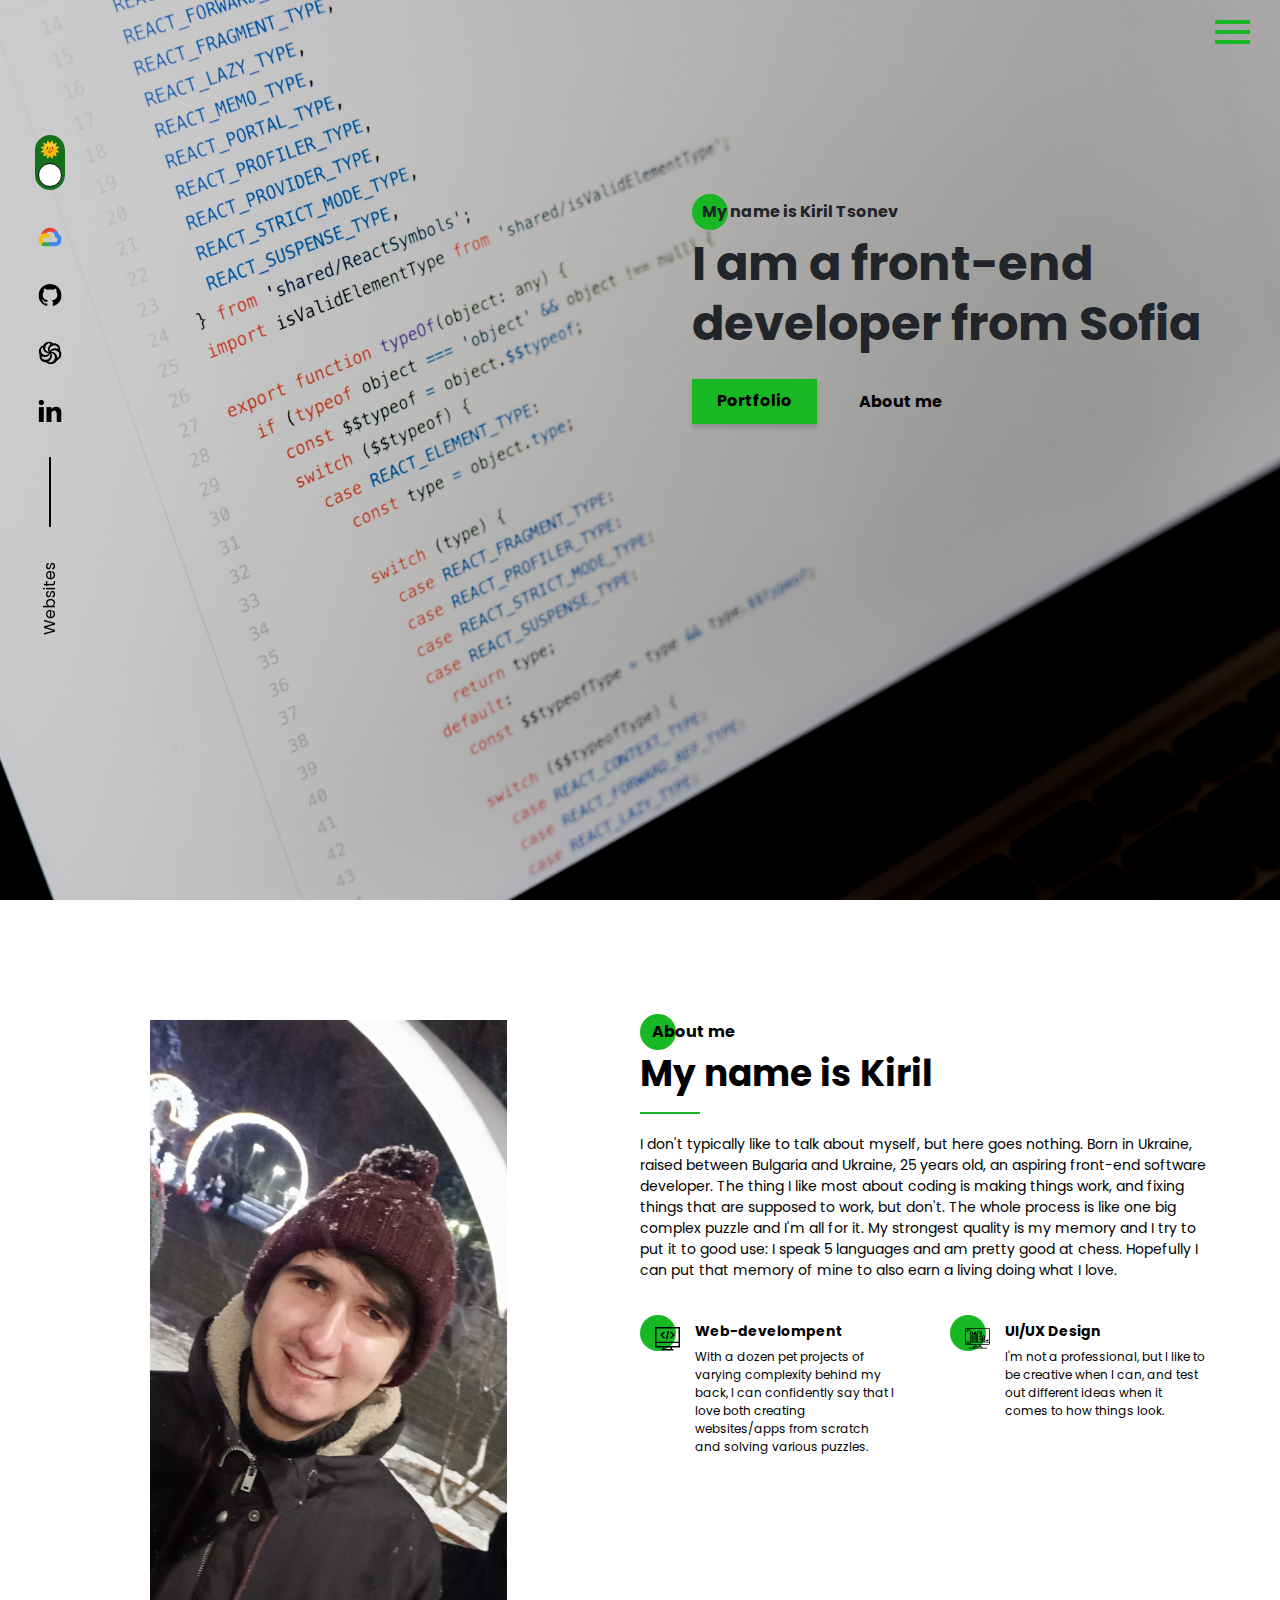
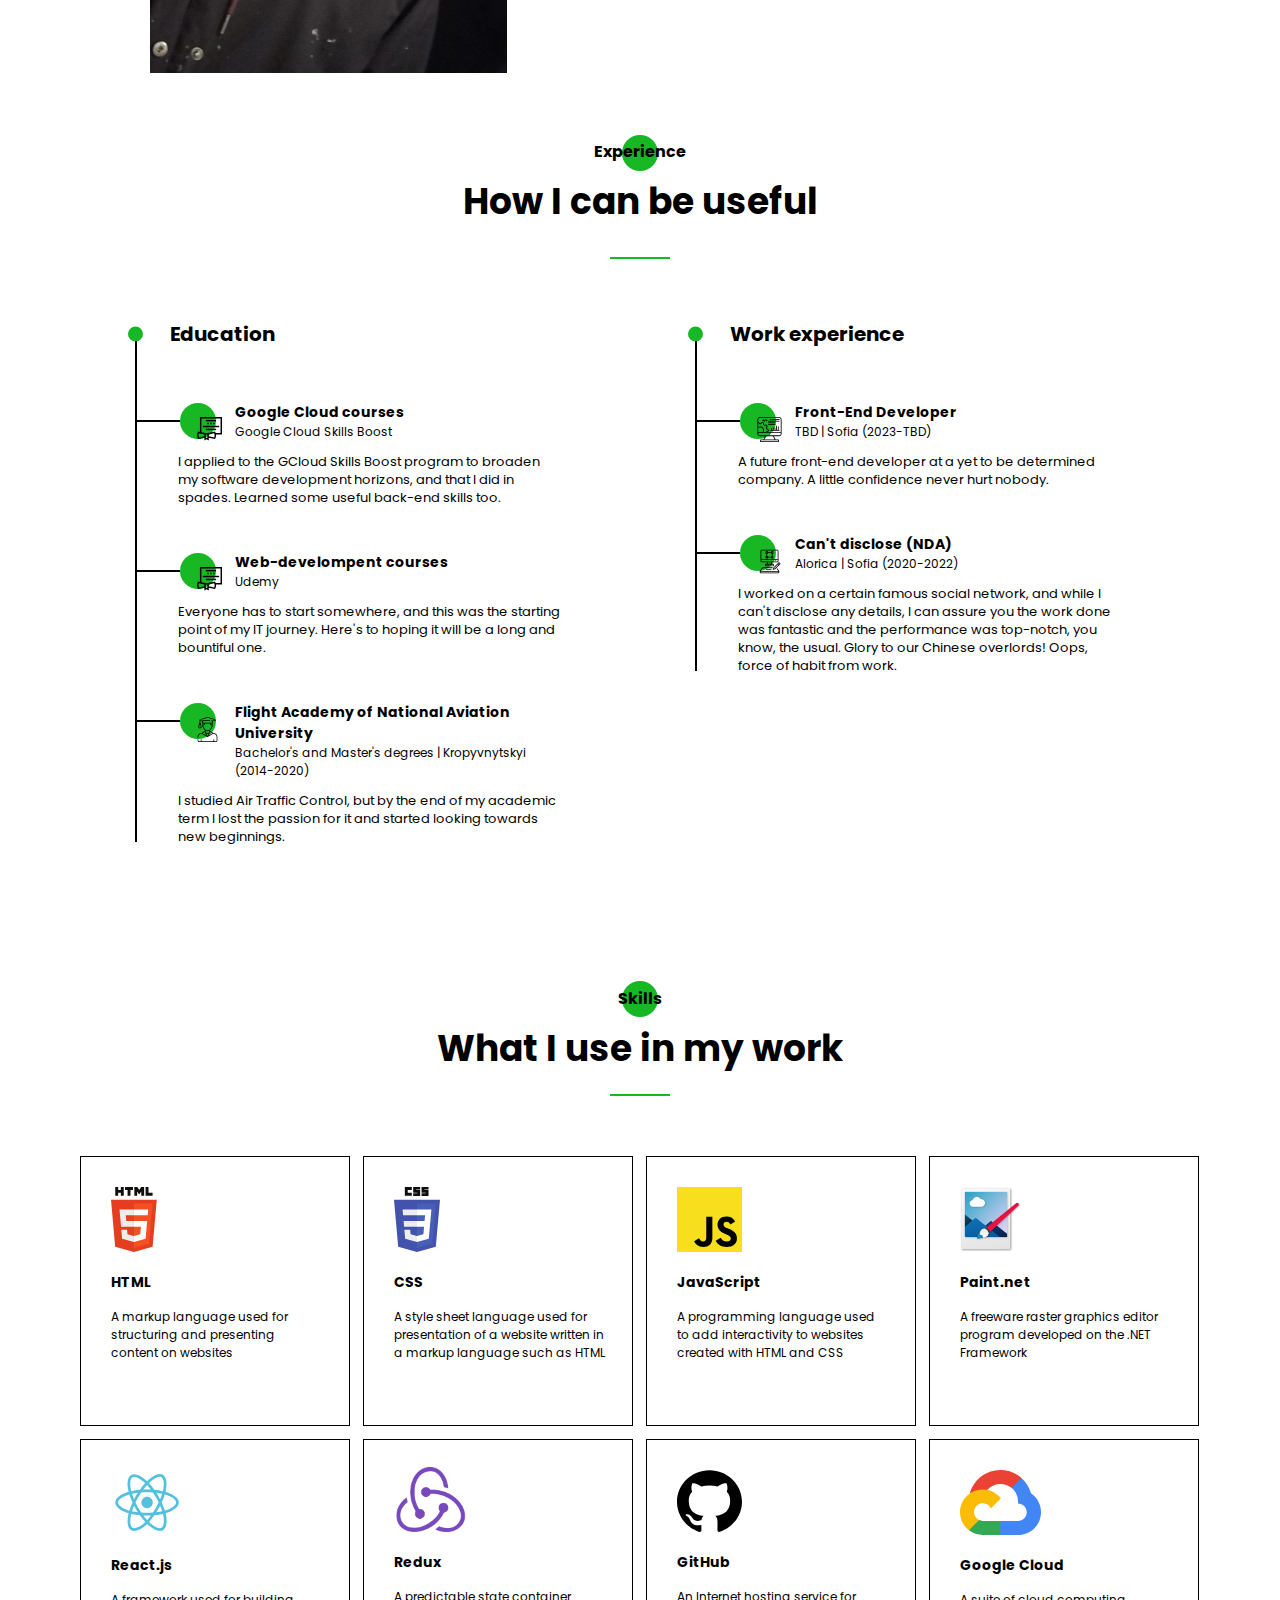
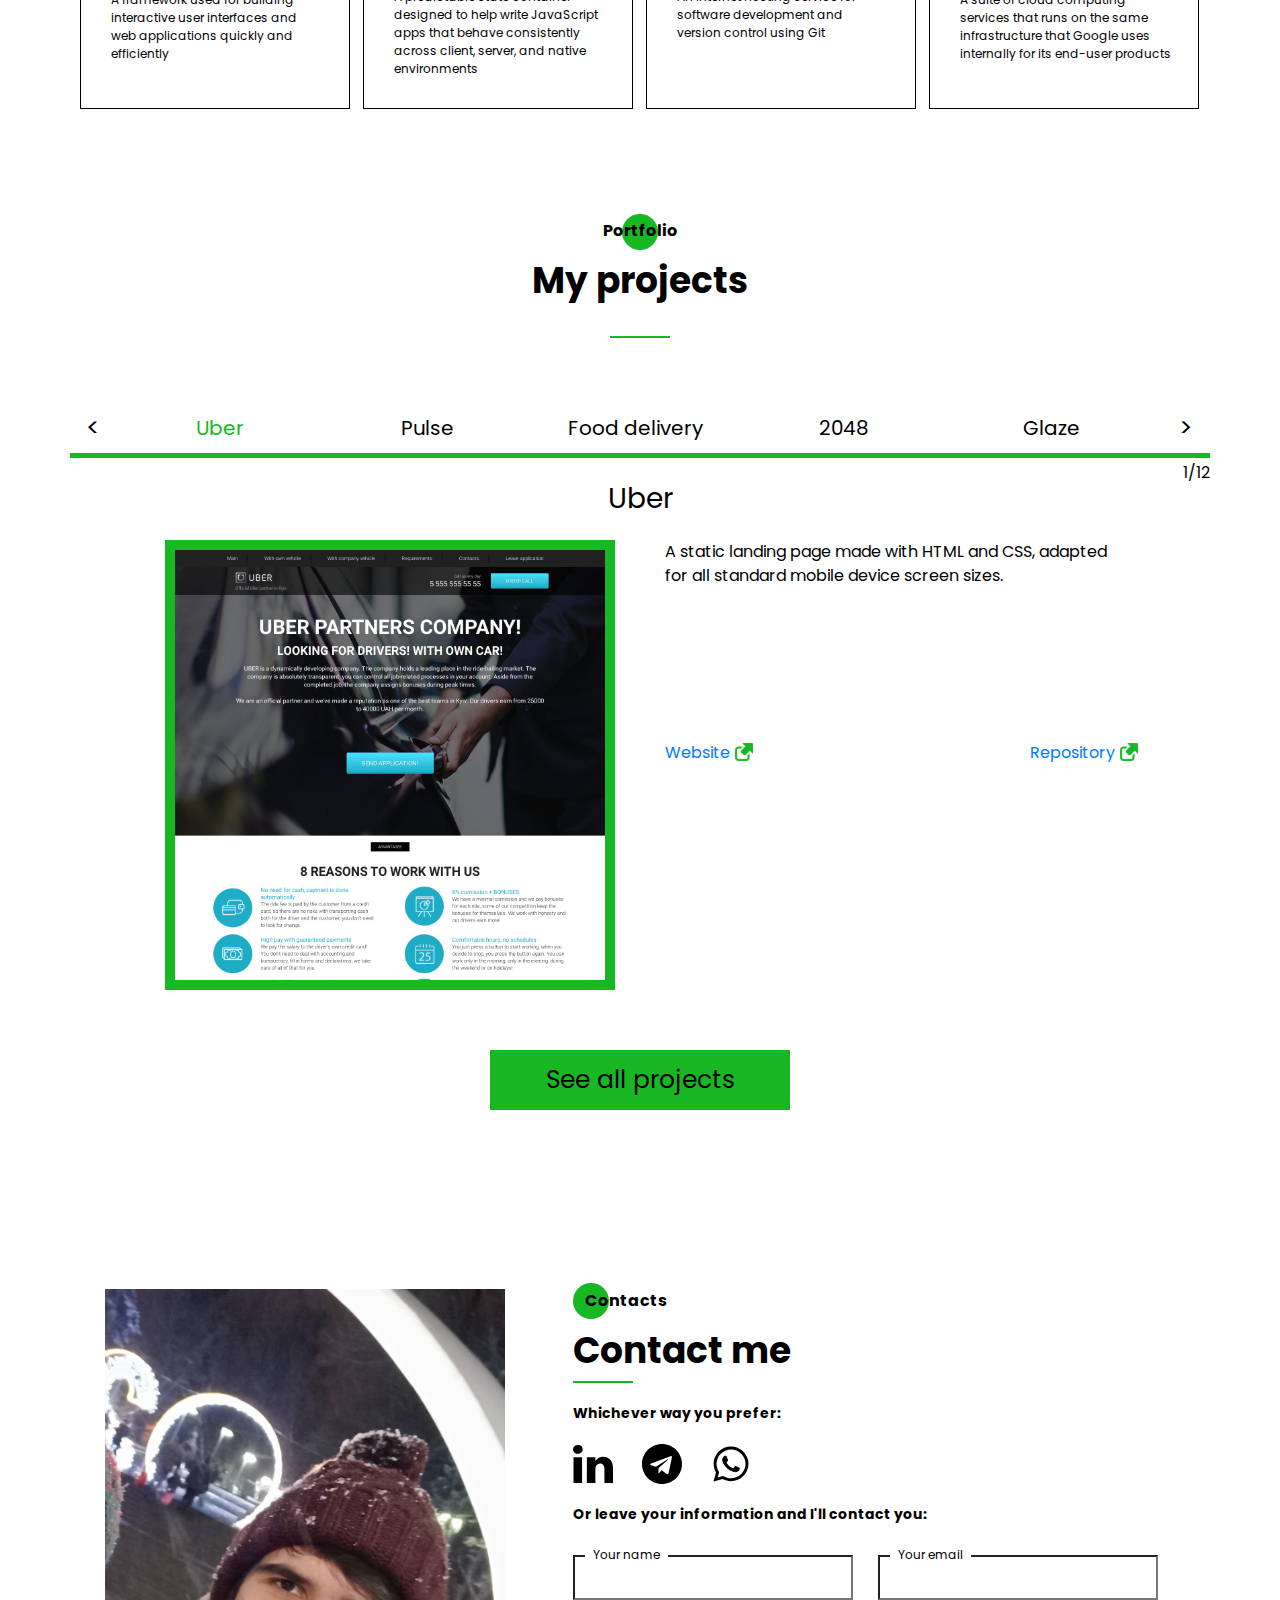
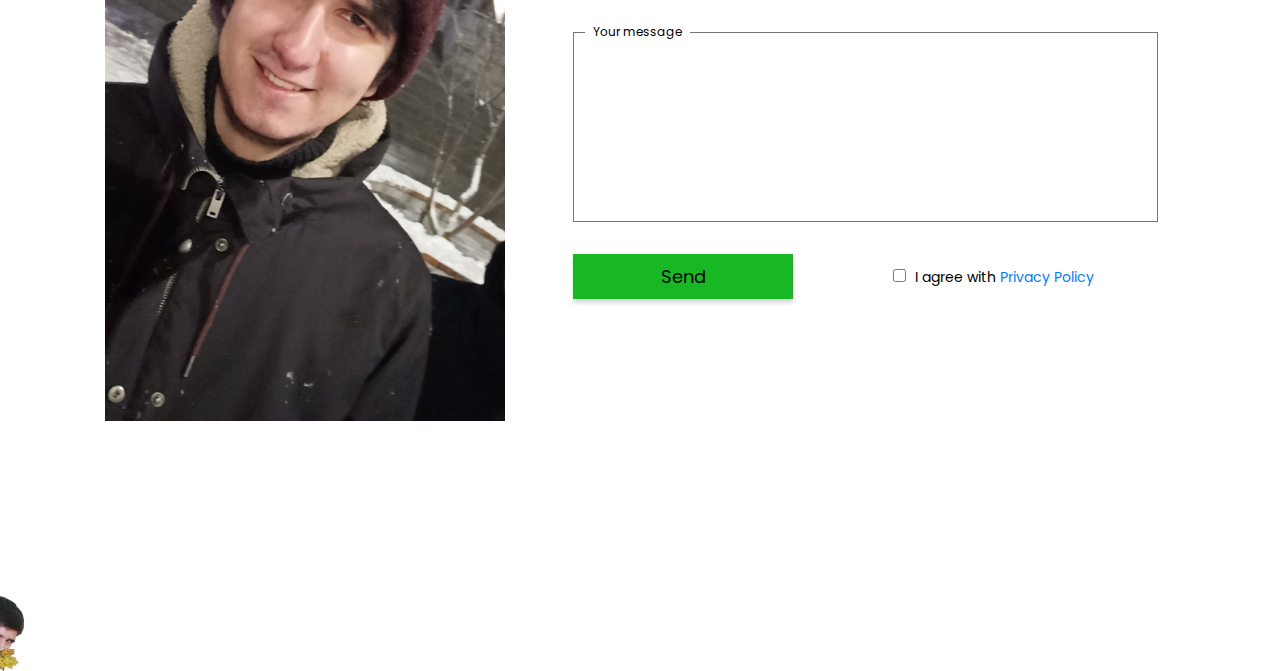
==== commit 29d2372d: "Minor changes" ====
--- a/index.html
+++ b/index.html
@@ -890,6 +890,9 @@
                             <div class="contacts__textarea">
                                 <textarea name="message" id="text"></textarea>
                                 <label for="text">Your message</label>
+                                <div class="mail__success">Mail succesfully sent!</div>
+                                <div class="mail__failure">Mail not sent.</div>
+                                <div class="mail__limit">Mail sending limit reached.</div>
                             </div>
 
                             <div class="contacts__triggers">
@@ -903,11 +906,10 @@
                             </div>
                         </form>
                     </div>
-                    <div class="mail__success">Mail succesfully sent!</div>
-                    <div class="mail__failure">Mail not sent.</div>
-                    <div class="mail__limit">Mail sending limit reached.</div>
                 </div>
             </div>
+
+            <img class="hidden" src="./img/hidden.png" alt="hidden" title="hehe">
         </section>
 
         <a href="#up" class="pageup"><img class="up" src="https://upload.wikimedia.org/wikipedia/commons/c/c0/Eo_circle_green_arrow-up.svg"></a>
--- a/css/style.min.css
+++ b/css/style.min.css
@@ -4,4 +4,4 @@
  * Copyright 2011-2019 Twitter, Inc.
  * Licensed under MIT (https://github.com/twbs/bootstrap/blob/master/LICENSE)
  * Forked from Normalize.css, licensed MIT (https://github.com/necolas/normalize.css/blob/master/LICENSE.md)
- */@import"https://fonts.googleapis.com/css2?family=Poppins:wght@500;700&display=swap";*,::after,::before{-webkit-box-sizing:border-box;box-sizing:border-box}html{font-family:sans-serif;line-height:1.15;-webkit-text-size-adjust:100%;-webkit-tap-highlight-color:rgba(0,0,0,0)}article,aside,figcaption,figure,footer,header,hgroup,main,nav,section{display:block}body{margin:0;font-family:-apple-system,BlinkMacSystemFont,"Segoe UI",Roboto,"Helvetica Neue",Arial,"Noto Sans",sans-serif,"Apple Color Emoji","Segoe UI Emoji","Segoe UI Symbol","Noto Color Emoji";font-size:1rem;font-weight:400;line-height:1.5;color:#212529;text-align:left;background-color:#fff}[tabindex="-1"]:focus{outline:0 !important}hr{-webkit-box-sizing:content-box;box-sizing:content-box;height:0;overflow:visible}h1,h2,h3,h4,h5,h6{margin-top:0;margin-bottom:.5rem}p{margin-top:0;margin-bottom:1rem}abbr[data-original-title],abbr[title]{text-decoration:underline;-webkit-text-decoration:underline dotted;text-decoration:underline dotted;cursor:help;border-bottom:0;-webkit-text-decoration-skip-ink:none;text-decoration-skip-ink:none}address{margin-bottom:1rem;font-style:normal;line-height:inherit}dl,ol,ul{margin-top:0;margin-bottom:1rem}ol ol,ol ul,ul ol,ul ul{margin-bottom:0}dt{font-weight:700}dd{margin-bottom:.5rem;margin-left:0}blockquote{margin:0 0 1rem}b,strong{font-weight:bolder}small{font-size:80%}sub,sup{position:relative;font-size:75%;line-height:0;vertical-align:baseline}sub{bottom:-0.25em}sup{top:-0.5em}a{color:#007bff;text-decoration:none;background-color:rgba(0,0,0,0)}a:hover{color:#0056b3;text-decoration:underline}a:not([href]):not([tabindex]){color:inherit;text-decoration:none}a:not([href]):not([tabindex]):focus,a:not([href]):not([tabindex]):hover{color:inherit;text-decoration:none}a:not([href]):not([tabindex]):focus{outline:0}code,kbd,pre,samp{font-family:SFMono-Regular,Menlo,Monaco,Consolas,"Liberation Mono","Courier New",monospace;font-size:1em}pre{margin-top:0;margin-bottom:1rem;overflow:auto}figure{margin:0 0 1rem}img{vertical-align:middle;border-style:none}svg{overflow:hidden;vertical-align:middle}table{border-collapse:collapse}caption{padding-top:.75rem;padding-bottom:.75rem;color:#6c757d;text-align:left;caption-side:bottom}th{text-align:inherit}label{display:inline-block;margin-bottom:.5rem}button{border-radius:0}button:focus{outline:1px dotted;outline:5px auto -webkit-focus-ring-color}button,input,optgroup,select,textarea{margin:0;font-family:inherit;font-size:inherit;line-height:inherit}button,input{overflow:visible}button,select{text-transform:none}select{word-wrap:normal}[type=button],[type=reset],[type=submit],button{-webkit-appearance:button}[type=button]:not(:disabled),[type=reset]:not(:disabled),[type=submit]:not(:disabled),button:not(:disabled){cursor:pointer}[type=button]::-moz-focus-inner,[type=reset]::-moz-focus-inner,[type=submit]::-moz-focus-inner,button::-moz-focus-inner{padding:0;border-style:none}input[type=checkbox],input[type=radio]{-webkit-box-sizing:border-box;box-sizing:border-box;padding:0}input[type=date],input[type=datetime-local],input[type=month],input[type=time]{-webkit-appearance:listbox}textarea{overflow:auto;resize:vertical}fieldset{min-width:0;padding:0;margin:0;border:0}legend{display:block;width:100%;max-width:100%;padding:0;margin-bottom:.5rem;font-size:1.5rem;line-height:inherit;color:inherit;white-space:normal}progress{vertical-align:baseline}[type=number]::-webkit-inner-spin-button,[type=number]::-webkit-outer-spin-button{height:auto}[type=search]{outline-offset:-2px;-webkit-appearance:none}[type=search]::-webkit-search-decoration{-webkit-appearance:none}::-webkit-file-upload-button{font:inherit;-webkit-appearance:button}output{display:inline-block}summary{display:list-item;cursor:pointer}template{display:none}[hidden]{display:none !important}:root[data-theme=light]{--text-color: black;--bg-color: white}:root[data-theme=dark]{--text-color: white;--bg-color: #0E1621}*{font-family:"Poppins",sans-serif;-webkit-box-sizing:border-box;box-sizing:border-box;margin:0;padding:0}.container{width:1140px;margin:0 auto}.divider{display:block;background:#17b824;width:60px;height:2px}.promo{min-height:100vh;position:relative;background:url("../img/main_bg.jpg") center center/cover no-repeat}.promo .title_fz48{width:535px;margin-top:10px}.promo .title_fz16{position:relative;padding-left:10px;z-index:2}.promo .title_fz16::before{content:"";position:absolute;width:36px;height:36px;border-radius:100%;background:#17b824;top:-25%;left:0;z-index:-1}.promo__buttons{margin-top:25px;display:-webkit-box;display:-ms-flexbox;display:flex;width:250px;-webkit-box-align:center;-ms-flex-align:center;align-items:center;-webkit-box-pack:justify;-ms-flex-pack:justify;justify-content:space-between}.promo__link{color:#000;font-weight:bold;line-height:20px}.promo__link:hover{color:#000;text-decoration:none}.promo .container__promo{width:550px;position:absolute;top:200px;right:3vw}.promo .switch{display:none;position:fixed;right:20px;top:60px;z-index:11}.promo .switch__icon{-webkit-transform:rotate(0deg);transform:rotate(0deg)}.title{font-weight:bold}.title_fz14{font-size:14px;line-height:21px}.title_fz16{font-size:16px;line-height:24px}.title_fz20{font-size:20px;line-height:30px}.title_fz36{font-size:36px;line-height:60px}.title_fz48{font-size:48px;line-height:60px}.button{height:45px;padding:12px 25px;background:#17b824;-webkit-box-shadow:0px 4px 4px rgba(0,0,0,.15);box-shadow:0px 4px 4px rgba(0,0,0,.15)}.sidepanel{position:fixed;width:500px;display:-webkit-box;display:-ms-flexbox;display:flex;-webkit-box-pack:justify;-ms-flex-pack:justify;justify-content:space-between;z-index:3;top:370px;left:-200px;-webkit-box-align:center;-ms-flex-align:center;align-items:center;-webkit-transform:rotate(-90deg);transform:rotate(-90deg);color:var(--text-color)}.sidepanel__divider{width:70px;height:2px;background:var(--text-color)}.sidepanel__link{-webkit-transform:rotate(90deg);transform:rotate(90deg)}.sidepanel__link svg{height:23px;width:23px;fill:var(--text-color)}.sidepanel__link svg:hover{-webkit-transform:scale(1.3);transform:scale(1.3);-webkit-transition:.4s all;transition:.4s all}.switch{position:relative;display:-webkit-box;display:-ms-flexbox;display:flex;width:55px;height:30px;background:#15701c;border-radius:20px;line-height:30px;display:flex;-webkit-box-pack:justify;-ms-flex-pack:justify;justify-content:space-between;padding:0 5px;cursor:pointer;-webkit-user-select:none;-moz-user-select:none;-ms-user-select:none;user-select:none}.switch__icon{-webkit-transform:rotate(90deg);transform:rotate(90deg)}.switch__ball{top:3px;left:3px;position:absolute;background-color:#fff;width:24px;height:24px;border-radius:100%;border:1px solid #000;-webkit-transition:all .4s;transition:all .4s;z-index:10}.switch__ball-up{-webkit-transform:translateX(24px);transform:translateX(24px)}.hamburger{position:fixed;top:20px;right:30px;height:24px;display:-webkit-box;display:-ms-flexbox;display:flex;-webkit-box-orient:vertical;-webkit-box-direction:normal;-ms-flex-direction:column;flex-direction:column;-webkit-box-pack:justify;-ms-flex-pack:justify;justify-content:space-between;cursor:pointer;z-index:11}.hamburger span{display:block;height:4px;width:35px;background:#17b824}.menu{position:fixed;top:0;left:-100%;width:100%;height:100%;z-index:100;visibility:hidden;opacity:0;-webkit-transition:.6s all;transition:.6s all}.menu.active{left:0;visibility:visible;opacity:1}.menu__block{background:#17b824;width:345px;height:100%;position:relative;-webkit-transition:.6s all;transition:.6s all;padding-top:140px;padding-left:40px;z-index:10}.menu__close{position:absolute;top:25px;right:25px;cursor:pointer}.menu__list{list-style-type:none;padding-left:35px}.menu__link{position:relative;font-size:24px;font-weight:bold;line-height:36px;margin-bottom:15px}.menu__link::before{content:"";position:absolute;left:-35px;top:11px;border:2px solid #000;height:15px;width:15px;border-radius:100%}.menu__link:hover::before{background:#000;-webkit-transition:.4s all;transition:.4s all}.menu__link a{color:#fff;text-decoration:none}.menu__social{width:80%;position:absolute;display:-webkit-box;display:-ms-flexbox;display:flex;-webkit-box-pack:justify;-ms-flex-pack:justify;justify-content:space-between;-webkit-box-align:center;-ms-flex-align:center;align-items:center;top:87%;left:50%;-webkit-transform:translateX(-50%);transform:translateX(-50%)}.menu__social img{width:25px;height:25px}.menu__social img:hover{-webkit-transform:scale(1.3);transform:scale(1.3);-webkit-transition:.5s all;transition:.5s all}.menu__social .switch__icon{-webkit-transform:rotate(0deg);transform:rotate(0deg)}.menu__overlay{position:fixed;top:0;left:0;width:100%;height:100%;background-color:#000;opacity:.75}.about{position:relative;color:var(--text-color);background:var(--bg-color)}.about__grid{display:grid;grid-template:243px 357px/400px 570px;-webkit-column-gap:90px;-moz-column-gap:90px;column-gap:90px;padding-top:120px;-webkit-box-pack:right;-ms-flex-pack:right;justify-content:right}.about .title_fz16{position:relative;padding-left:12px;z-index:1}.about .title_fz16::before{content:"";position:absolute;width:36px;height:36px;border-radius:100%;background:#17b824;top:-25%;left:0;z-index:-1}.about__subgrid{display:grid;grid-template:116px 116px/260px 260px;gap:20px 50px}.about__flex{display:-webkit-box;display:-ms-flexbox;display:flex}.about__desc{font-size:14px;line-height:21px;margin-top:20px}.about__subgrid{margin-top:40px}.about__subgrid__text{width:200px;margin-left:30px}.about__subheading{font-weight:bold;font-size:14px;line-height:21px}.about__text{font-size:12px;line-height:18px;margin-top:6px}.about__img{height:25px;width:25px;position:relative;padding-left:15px;padding-top:5px;z-index:1}.about__img::before{content:"";position:absolute;width:36px;height:36px;border-radius:100%;background:#17b824;top:-25%;left:0;z-index:-1}.about__img svg{fill:var(--text-color)}.about__img_right{padding-left:17px}.about__image{width:357px}.resume{padding-top:120px;background:var(--bg-color);color:var(--text-color)}.resume .title_fz16{position:relative;text-align:center;z-index:1}.resume .title_fz16::before{content:"";position:absolute;width:36px;height:36px;border-radius:100%;background:#17b824;top:-25%;left:0;z-index:-1}.resume .title_fz16::before{top:-5px;left:50%;-webkit-transform:translateX(-50%);transform:translateX(-50%)}.resume .title_fz36{text-align:center}.resume .divider{margin:25px auto 0 auto}.resume__wrapper{display:grid;grid-template-columns:425px 425px;padding:60px 65px 0 65px;-webkit-column-gap:135px;-moz-column-gap:135px;column-gap:135px}.resume .title_fz20{position:relative;padding-left:35px}.resume .title_fz20::before{content:"";position:absolute;background:#17b824;height:15px;width:15px;border-radius:100%;top:50%;-webkit-transform:translateY(-50%);transform:translateY(-50%);left:-7px}.resume ul{list-style-type:none;position:relative}.resume ul li::before{content:"";width:2px;height:calc(100% + 12px);position:absolute;top:-16px;left:0;background-color:var(--text-color)}.resume__item{position:relative}.resume__item::before{content:"";height:2px;width:45px;background-color:var(--text-color);position:absolute;top:63px}.resume__item-head{padding:45px 0 0 100px;position:relative}.resume__item-body{padding-left:43px;margin-top:12px;font-size:13px;line-height:18px}.resume__item-icon{position:absolute;top:46px;left:45px;z-index:1}.resume__item-icon::before{content:"";position:absolute;width:36px;height:36px;border-radius:100%;background:#17b824;top:-25%;left:0;z-index:-1}.resume__item-icon svg{position:absolute;top:14px;left:17px;fill:var(--text-color)}.resume__item-location{font-size:12px;line-height:18px}.skills{position:relative;z-index:1;padding-top:125px;background:var(--bg-color);color:var(--text-color)}.skills .title_fz16{position:relative;text-align:center;z-index:1}.skills .title_fz16::before{content:"";position:absolute;width:36px;height:36px;border-radius:100%;background:#17b824;top:-25%;left:0;z-index:-1}.skills .title_fz16::before{left:50%;-webkit-transform:translateX(-50%);transform:translateX(-50%)}.skills .title_fz36{text-align:center}.skills__grid{display:grid;grid-template:repeat(2, 270px)/repeat(4, 270px);gap:13px;margin:60px 10px 0 10px}.skills__item{border:1px solid var(--text-color);padding:30px;display:-webkit-box;display:-ms-flexbox;display:flex;-webkit-box-orient:vertical;-webkit-box-direction:normal;-ms-flex-direction:column;flex-direction:column;-webkit-box-pack:end;-ms-flex-pack:end;justify-content:end;-webkit-box-align:start;-ms-flex-align:start;align-items:start}.skills__item img{height:65px}.skills__item svg{height:65px;width:65px;fill:var(--text-color)}.skills__item .title{margin-top:20px}.skills__desc{font-size:12px;line-height:18px;margin-top:15px;width:211px;height:94px}.skills .divider{margin:15px auto 0 auto}.portfolio{height:1060px;overflow:hidden;background:var(--bg-color);color:var(--text-color)}.portfolio .title_fz16{position:relative;text-align:center;z-index:10}.portfolio .title_fz16::before{content:"";position:absolute;width:36px;height:36px;border-radius:100%;background:#17b824;top:-25%;left:0;z-index:-1}.portfolio .title_fz16::before{top:-5px;left:50%;-webkit-transform:translateX(-50%);transform:translateX(-50%)}.portfolio .title_fz36{text-align:center}.portfolio .divider{margin:25px auto 0 auto}.portfolio__container{-webkit-transition:-webkit-transform .7s;transition:-webkit-transform .7s;transition:transform .7s;transition:transform .7s, -webkit-transform .7s;position:relative;z-index:1}.portfolio__header{padding-top:110px;position:relative;z-index:10;background:var(--bg-color)}.slider__container{margin-top:60px}.slider__nav{margin-top:60px;display:-webkit-box;display:-ms-flexbox;display:flex;-ms-flex-pack:distribute;justify-content:space-around;height:60px;line-height:60px;font-size:20px;border-bottom:5px solid #17b824}.slider__headings-outer{width:1140px;overflow:hidden}.slider__headings-inner{display:-webkit-box;display:-ms-flexbox;display:flex;-webkit-transition:-webkit-transform .4s;transition:-webkit-transform .4s;transition:transform .4s;transition:transform .4s, -webkit-transform .4s}.slider__heading{cursor:pointer;-webkit-user-select:none;-moz-user-select:none;-ms-user-select:none;user-select:none;text-align:center;width:208px}.slider__prev,.slider__next{font-size:25px;cursor:pointer;-webkit-user-select:none;-moz-user-select:none;-ms-user-select:none;user-select:none;width:50px;text-align:center}.slider__next-container{position:relative}.slider__counter{position:absolute;width:35px;height:30px;line-height:30px;text-align:right;font-size:16px;right:0}.slider__project{display:none}.slider__title{text-align:center;font-size:28px;padding-top:20px}.slider__linkContainer{display:-webkit-box;display:-ms-flexbox;display:flex;-webkit-box-pack:justify;-ms-flex-pack:justify;justify-content:space-between}.slider__link{position:relative}.slider__link::after{position:absolute;content:"";background-image:url("/icons/external.png");top:calc(50% - 10px);right:-23px;background-size:18px 18px;width:18px;height:18px}.slider__link:hover{text-decoration:none;color:#17b824}.slider__image{width:450px;border:#17b824 solid 10px}.slider__info{display:grid;grid-template:225px 225px/450px 450px;padding:20px;-webkit-column-gap:50px;-moz-column-gap:50px;column-gap:50px;-webkit-box-pack:center;-ms-flex-pack:center;justify-content:center}.slider__text{display:-webkit-box;display:-ms-flexbox;display:flex;-webkit-box-orient:vertical;-webkit-box-direction:normal;-ms-flex-direction:column;flex-direction:column;-webkit-box-pack:justify;-ms-flex-pack:justify;justify-content:space-between}.slider__button{cursor:pointer;background-color:#17b824;width:300px;height:60px;margin:40px auto 0 auto;text-align:center;font-size:25px;line-height:60px;-webkit-user-select:none;-moz-user-select:none;-ms-user-select:none;user-select:none}@-webkit-keyframes fadeIn{0%{opacity:0}100%{opacity:1}}@keyframes fadeIn{0%{opacity:0}100%{opacity:1}}.activeProject{display:block;-webkit-animation:fadeIn 1.5s 1;animation:fadeIn 1.5s 1}.activeHeading{color:#17b824}.tiles{margin-top:200px}.tiles__button{cursor:pointer;background-color:#17b824;width:300px;height:60px;margin:40px auto 0 auto;text-align:center;font-size:25px;line-height:60px;-webkit-user-select:none;-moz-user-select:none;-ms-user-select:none;user-select:none}.tiles__grid{margin-top:60px;display:grid;grid-template:repeat(3, 270px)/repeat(4, 270px);gap:10px;-webkit-box-pack:center;-ms-flex-pack:center;justify-content:center}.tiles__card-outer{width:270px;height:270px;border:5px solid #17b824;overflow:hidden}.tiles__card-inner{display:grid;grid-template:261px/261px 261px;-webkit-transition:1s -webkit-transform;transition:1s -webkit-transform;transition:1s transform;transition:1s transform, 1s -webkit-transform}.tiles__image{width:261px;height:261px}.tiles__text{padding:10px;display:-webkit-box;display:-ms-flexbox;display:flex;-webkit-box-orient:vertical;-webkit-box-direction:normal;-ms-flex-direction:column;flex-direction:column;-webkit-box-pack:justify;-ms-flex-pack:justify;justify-content:space-between}.tiles__heading{text-align:center;font-size:20px;border-bottom:2px solid #17b824}.tiles__desc{font-size:13px}.tiles__link{font-size:14px;position:relative}.tiles__link::after{position:absolute;content:"";background-image:url("/icons/external.png");background-size:14px 14px;width:14px;height:14px;top:calc(50% - 8px);right:-17px}.tiles__link:hover{text-decoration:none;color:#17b824}.tiles__link-container{display:-webkit-box;display:-ms-flexbox;display:flex;-webkit-box-pack:justify;-ms-flex-pack:justify;justify-content:space-between;width:90%}.contacts{position:relative;padding:120px 0 90px 0;color:var(--text-color);background:var(--bg-color)}.contacts__grid{margin:0 52px 0 35px;display:grid;grid-template-columns:400px 585px;-webkit-box-pack:justify;-ms-flex-pack:justify;justify-content:space-between}.contacts .title_fz16{position:relative;padding-left:12px;z-index:1}.contacts .title_fz16::before{content:"";position:absolute;width:36px;height:36px;border-radius:100%;background:#17b824;top:-25%;left:0;z-index:-1}.contacts__desc{font-size:14px;line-height:21px;margin-top:20px}.contacts .title_fz14,.contacts__social{margin-top:20px}.contacts__link{margin-right:25px}.contacts__link svg{width:40px;height:40px;fill:var(--text-color)}.contacts__form{margin-top:30px;display:grid;grid-template:45px 190px 45px/280px 280px;-webkit-box-pack:justify;-ms-flex-pack:justify;justify-content:space-between;row-gap:32px}.contacts__form label{position:absolute;height:18px;padding:0 8px;background-color:var(--bg-color);font-size:12px;display:block;margin-bottom:0;top:-9px;left:12px}.contacts__input{position:relative;outline:none}.contacts__input input{width:100%;height:100%;padding:0 20px;font-size:15px;background-color:var(--bg-color);color:var(--text-color)}.contacts__textarea{position:relative;grid-column:1/3}.contacts__textarea textarea{width:100%;height:100%;resize:none;padding:20px;font-size:12px;background-color:var(--bg-color);color:var(--text-color);font-size:15px}.contacts .button{border:none;width:220px;font-size:14px;line-height:22px;color:var(--text-color)}.contacts__triggers{grid-column:1/3;display:grid;grid-template-columns:repeat(2, auto);-webkit-column-gap:35px;-moz-column-gap:35px;column-gap:35px;-webkit-box-align:center;-ms-flex-align:center;align-items:center}.contacts__policy{font-size:12px;line-height:14px}.contacts__policy input{margin-right:5px}.contacts__image{width:400px}.mail__success,.mail__failure,.mail__limit{opacity:0;position:absolute;background:#17b824;width:300px;height:80px;bottom:150px;right:calc(50% - 150px);text-align:center;line-height:80px;-webkit-box-shadow:7px 7px 15px #000;box-shadow:7px 7px 15px #000}@-webkit-keyframes Mail{0%{opacity:0}50%{opacity:1}100%{opacity:0}}@keyframes Mail{0%{opacity:0}50%{opacity:1}100%{opacity:0}}.mailActive{-webkit-animation:Mail 1 5s;animation:Mail 1 5s}@media(max-width: 1200px){.container{max-width:960px}.sidepanel{display:none}.promo .switch{display:block}.promo .switch__icon-sun{position:absolute;top:0;right:4px}.about__grid{grid-template:auto auto/400px 520px;-webkit-column-gap:40px;-moz-column-gap:40px;column-gap:40px}.about__subgrid{grid-template:auto auto/240px 240px;gap:20px 30px}.resume__wrapper{grid-template-columns:425px 425px;padding:60px 30px 0 30px;-webkit-column-gap:60px;-moz-column-gap:60px;column-gap:60px}.skills__grid{grid-template:repeat(3, 270px)/repeat(3, 270px);-webkit-box-pack:center;-ms-flex-pack:center;justify-content:center}.portfolio{height:6700px}.portfolio .container{width:900px}.portfolio .slider{margin-top:30px}.portfolio .slider__nav{display:none}.portfolio .slider__project{display:block}.portfolio .slider__image{width:437px;height:437px}.portfolio .slider__info{grid-template:218px 218px/437px 437px;-webkit-column-gap:26px;-moz-column-gap:26px;column-gap:26px}.portfolio .slider__button{display:none}.portfolio .tiles{display:none}.contacts__grid{margin:0 25px;grid-template-columns:300px 585px}.contacts__image{width:300px}}@media(max-width: 991px){.container{max-width:720px}.container__promo .title_fz48{font-size:36px}.container .about__grid{grid-template:auto auto/300px 410px;-webkit-column-gap:20px;-moz-column-gap:20px;column-gap:20px}.container .about__grid .title_fz36{font-size:24px}.container .about__image{width:300px}.container .about__subgrid{grid-template:auto auto/200px 200px;gap:20px 15px}.resume__wrapper{grid-template:auto/350px 350px;padding:60px 10px 0 10px;-webkit-column-gap:20px;-moz-column-gap:20px;column-gap:20px}.resume__item::before{width:30px}.resume__item-head{padding:45px 0 0 85px;position:relative}.resume__item-body{padding-left:28px}.resume__item-icon{position:absolute;top:46px;left:30px}.resume__item-icon::before{content:"";position:absolute;width:36px;height:36px;border-radius:100%;background:#17b824;top:-25%;left:0;z-index:-1}.resume__item-icon img{position:absolute;top:14px;left:17px}.skills__grid{grid-template:repeat(4, 270px)/repeat(2, 270px)}.portfolio{height:5700px}.portfolio .container{width:740px}.portfolio .slider{margin-top:40px}.portfolio .slider__image{width:350px;height:350px}.portfolio .slider__info{grid-template:175px 175px/350px 350px;-webkit-column-gap:20px;-moz-column-gap:20px;column-gap:20px}.contacts__grid{margin:0 15px;grid-template-columns:585px;-webkit-box-pack:center;-ms-flex-pack:center;justify-content:center}.contacts__image{display:none}}@media(max-width: 767px){.container__promo{max-width:300px}.container__promo .title_fz48{width:300px;font-size:24px;line-height:36px}.container{max-width:540px}.container .about__grid{grid-template:auto auto/530px;row-gap:30px;padding-top:80px}.container .about__grid .title_fz36{font-size:24px;text-align:center}.container .about__grid .title_fz16{margin-top:20px;text-align:center}.container .about__grid .title_fz16:before{left:50%;-webkit-transform:translateX(-50%);transform:translateX(-50%)}.container .about__grid .divider{margin:0 auto}.container .about__image{width:280px;margin:0 auto}.container .about__subgrid{grid-template:auto/170px 170px 170px;-webkit-column-gap:10px;-moz-column-gap:10px;column-gap:10px}.container .resume__wrapper{grid-template:auto auto/530px;row-gap:20px}.container .contacts__grid{margin:0 15px;grid-template-columns:540px;-webkit-box-pack:center;-ms-flex-pack:center;justify-content:center}.container .contacts__form{grid-template:45px 190px 45px/250px 250px;-webkit-box-pack:justify;-ms-flex-pack:justify;justify-content:space-between;row-gap:32px}.portfolio{height:4650px}.portfolio .container{width:540px}.portfolio .slider__image{width:265px;height:265px}.portfolio .slider__info{grid-template:132px 132px/265px 265px;-webkit-column-gap:10px;-moz-column-gap:10px;column-gap:10px}.portfolio .slider__description{font-size:14px}}@media(max-width: 575px){.promo .switch{top:45px;right:5px}.hamburger{top:10px;right:15px}.menu__block{width:320px;padding-left:20px}.container{width:100%;padding:0 10px}.container .title_fz48{width:280px;font-size:28px;line-height:36px}.container .title_fz36{line-height:40px;font-size:24px}.container .about__grid{grid-template:auto auto/280px;row-gap:50px;padding:60px 10px 0 10px;-webkit-box-pack:center;-ms-flex-pack:center;justify-content:center}.container .about__image{width:280px}.container .about__subgrid{grid-template:repeat(3, auto)/280px;gap:20px 50px}.container .about__desc{width:280px}.container .resume__wrapper{grid-template:auto auto/280px;row-gap:30px;-webkit-box-pack:center;-ms-flex-pack:center;justify-content:center}.container .skills__grid{grid-template:repeat(7, 270px)/270px}.container .contacts__grid{margin:0 10px;grid-template-columns:300px}.container .contacts__form{grid-template:45px 45px 190px/300px;-webkit-box-pack:justify;-ms-flex-pack:justify;justify-content:space-between;row-gap:32px}.container .contacts__triggers{grid-template:45px 45px/300px;grid-column:unset}.container .contacts__textarea{grid-column:unset}.portfolio{height:6410px}.portfolio .container{width:300px}.portfolio .slider{margin-top:20px}.portfolio .slider__image{width:265px;height:265px;border-width:5px}.portfolio .slider__info{grid-template:265px minmax(0, auto)/265px;row-gap:10px}.portfolio .slider__description{font-size:14px}.portfolio .slider__text{min-height:20px}}.pageup{opacity:0;position:fixed;bottom:7%;right:3%;z-index:30;cursor:pointer;-webkit-transition:1s all;transition:1s all}.up{height:50px;width:50px}+ */@import"https://fonts.googleapis.com/css2?family=Poppins:wght@500;700&display=swap";*,::after,::before{-webkit-box-sizing:border-box;box-sizing:border-box}html{font-family:sans-serif;line-height:1.15;-webkit-text-size-adjust:100%;-webkit-tap-highlight-color:rgba(0,0,0,0)}article,aside,figcaption,figure,footer,header,hgroup,main,nav,section{display:block}body{margin:0;font-family:-apple-system,BlinkMacSystemFont,"Segoe UI",Roboto,"Helvetica Neue",Arial,"Noto Sans",sans-serif,"Apple Color Emoji","Segoe UI Emoji","Segoe UI Symbol","Noto Color Emoji";font-size:1rem;font-weight:400;line-height:1.5;color:#212529;text-align:left;background-color:#fff}[tabindex="-1"]:focus{outline:0 !important}hr{-webkit-box-sizing:content-box;box-sizing:content-box;height:0;overflow:visible}h1,h2,h3,h4,h5,h6{margin-top:0;margin-bottom:.5rem}p{margin-top:0;margin-bottom:1rem}abbr[data-original-title],abbr[title]{text-decoration:underline;-webkit-text-decoration:underline dotted;text-decoration:underline dotted;cursor:help;border-bottom:0;-webkit-text-decoration-skip-ink:none;text-decoration-skip-ink:none}address{margin-bottom:1rem;font-style:normal;line-height:inherit}dl,ol,ul{margin-top:0;margin-bottom:1rem}ol ol,ol ul,ul ol,ul ul{margin-bottom:0}dt{font-weight:700}dd{margin-bottom:.5rem;margin-left:0}blockquote{margin:0 0 1rem}b,strong{font-weight:bolder}small{font-size:80%}sub,sup{position:relative;font-size:75%;line-height:0;vertical-align:baseline}sub{bottom:-0.25em}sup{top:-0.5em}a{color:#007bff;text-decoration:none;background-color:rgba(0,0,0,0)}a:hover{color:#0056b3;text-decoration:underline}a:not([href]):not([tabindex]){color:inherit;text-decoration:none}a:not([href]):not([tabindex]):focus,a:not([href]):not([tabindex]):hover{color:inherit;text-decoration:none}a:not([href]):not([tabindex]):focus{outline:0}code,kbd,pre,samp{font-family:SFMono-Regular,Menlo,Monaco,Consolas,"Liberation Mono","Courier New",monospace;font-size:1em}pre{margin-top:0;margin-bottom:1rem;overflow:auto}figure{margin:0 0 1rem}img{vertical-align:middle;border-style:none}svg{overflow:hidden;vertical-align:middle}table{border-collapse:collapse}caption{padding-top:.75rem;padding-bottom:.75rem;color:#6c757d;text-align:left;caption-side:bottom}th{text-align:inherit}label{display:inline-block;margin-bottom:.5rem}button{border-radius:0}button:focus{outline:1px dotted;outline:5px auto -webkit-focus-ring-color}button,input,optgroup,select,textarea{margin:0;font-family:inherit;font-size:inherit;line-height:inherit}button,input{overflow:visible}button,select{text-transform:none}select{word-wrap:normal}[type=button],[type=reset],[type=submit],button{-webkit-appearance:button}[type=button]:not(:disabled),[type=reset]:not(:disabled),[type=submit]:not(:disabled),button:not(:disabled){cursor:pointer}[type=button]::-moz-focus-inner,[type=reset]::-moz-focus-inner,[type=submit]::-moz-focus-inner,button::-moz-focus-inner{padding:0;border-style:none}input[type=checkbox],input[type=radio]{-webkit-box-sizing:border-box;box-sizing:border-box;padding:0}input[type=date],input[type=datetime-local],input[type=month],input[type=time]{-webkit-appearance:listbox}textarea{overflow:auto;resize:vertical}fieldset{min-width:0;padding:0;margin:0;border:0}legend{display:block;width:100%;max-width:100%;padding:0;margin-bottom:.5rem;font-size:1.5rem;line-height:inherit;color:inherit;white-space:normal}progress{vertical-align:baseline}[type=number]::-webkit-inner-spin-button,[type=number]::-webkit-outer-spin-button{height:auto}[type=search]{outline-offset:-2px;-webkit-appearance:none}[type=search]::-webkit-search-decoration{-webkit-appearance:none}::-webkit-file-upload-button{font:inherit;-webkit-appearance:button}output{display:inline-block}summary{display:list-item;cursor:pointer}template{display:none}[hidden]{display:none !important}:root[data-theme=light]{--text-color: black;--bg-color: white}:root[data-theme=dark]{--text-color: white;--bg-color: #0E1621}*{font-family:"Poppins",sans-serif;-webkit-box-sizing:border-box;box-sizing:border-box;margin:0;padding:0}.container{width:1140px;margin:0 auto}.divider{display:block;background:#17b824;width:60px;height:2px}.promo{min-height:100vh;position:relative;background:url("../img/main_bg.jpg") center center/cover no-repeat}.promo .title_fz48{width:535px;margin-top:10px}.promo .title_fz16{position:relative;padding-left:10px;z-index:2}.promo .title_fz16::before{content:"";position:absolute;width:36px;height:36px;border-radius:100%;background:#17b824;top:-25%;left:0;z-index:-1}.promo__buttons{margin-top:25px;display:-webkit-box;display:-ms-flexbox;display:flex;width:250px;-webkit-box-align:center;-ms-flex-align:center;align-items:center;-webkit-box-pack:justify;-ms-flex-pack:justify;justify-content:space-between}.promo__link{color:#000;font-weight:bold;line-height:20px}.promo__link:hover{color:#000;text-decoration:none}.promo .container__promo{width:550px;position:absolute;top:200px;right:3vw}.promo .switch{display:none;position:fixed;right:20px;top:60px;z-index:11}.promo .switch__icon{-webkit-transform:rotate(0deg);transform:rotate(0deg)}.title{font-weight:bold}.title_fz14{font-size:14px;line-height:21px}.title_fz16{font-size:16px;line-height:24px}.title_fz20{font-size:20px;line-height:30px}.title_fz36{font-size:36px;line-height:60px}.title_fz48{font-size:48px;line-height:60px}.button{height:45px;padding:12px 25px;background:#17b824;-webkit-box-shadow:0px 4px 4px rgba(0,0,0,.15);box-shadow:0px 4px 4px rgba(0,0,0,.15)}.sidepanel{position:fixed;width:500px;display:-webkit-box;display:-ms-flexbox;display:flex;-webkit-box-pack:justify;-ms-flex-pack:justify;justify-content:space-between;z-index:3;top:370px;left:-200px;-webkit-box-align:center;-ms-flex-align:center;align-items:center;-webkit-transform:rotate(-90deg);transform:rotate(-90deg);color:var(--text-color)}.sidepanel__divider{width:70px;height:2px;background:var(--text-color)}.sidepanel__link{-webkit-transform:rotate(90deg);transform:rotate(90deg)}.sidepanel__link svg{height:23px;width:23px;fill:var(--text-color)}.sidepanel__link svg:hover{-webkit-transform:scale(1.3);transform:scale(1.3);-webkit-transition:.4s all;transition:.4s all}.switch{position:relative;display:-webkit-box;display:-ms-flexbox;display:flex;width:55px;height:30px;background:#15701c;border-radius:20px;line-height:30px;display:flex;-webkit-box-pack:justify;-ms-flex-pack:justify;justify-content:space-between;padding:0 5px;cursor:pointer;-webkit-user-select:none;-moz-user-select:none;-ms-user-select:none;user-select:none}.switch__icon{-webkit-transform:rotate(90deg);transform:rotate(90deg)}.switch__ball{top:3px;left:3px;position:absolute;background-color:#fff;width:24px;height:24px;border-radius:100%;border:1px solid #000;-webkit-transition:all .4s;transition:all .4s;z-index:10}.switch__ball-up{-webkit-transform:translateX(24px);transform:translateX(24px)}.hamburger{position:fixed;top:20px;right:30px;height:24px;display:-webkit-box;display:-ms-flexbox;display:flex;-webkit-box-orient:vertical;-webkit-box-direction:normal;-ms-flex-direction:column;flex-direction:column;-webkit-box-pack:justify;-ms-flex-pack:justify;justify-content:space-between;cursor:pointer;z-index:11}.hamburger span{display:block;height:4px;width:35px;background:#17b824}.menu{position:fixed;top:0;left:-100%;width:100%;height:100%;z-index:100;visibility:hidden;opacity:0;-webkit-transition:.6s all;transition:.6s all}.menu.active{left:0;visibility:visible;opacity:1}.menu__block{background:#17b824;width:345px;height:100%;position:relative;-webkit-transition:.6s all;transition:.6s all;padding-top:140px;padding-left:40px;z-index:10}.menu__close{position:absolute;top:25px;right:25px;cursor:pointer}.menu__list{list-style-type:none;padding-left:35px}.menu__link{position:relative;font-size:24px;font-weight:bold;line-height:36px;margin-bottom:15px}.menu__link::before{content:"";position:absolute;left:-35px;top:11px;border:2px solid #000;height:15px;width:15px;border-radius:100%}.menu__link:hover::before{background:#000;-webkit-transition:.4s all;transition:.4s all}.menu__link a{color:#fff;text-decoration:none}.menu__social{width:80%;position:absolute;display:-webkit-box;display:-ms-flexbox;display:flex;-webkit-box-pack:justify;-ms-flex-pack:justify;justify-content:space-between;-webkit-box-align:center;-ms-flex-align:center;align-items:center;top:87%;left:50%;-webkit-transform:translateX(-50%);transform:translateX(-50%)}.menu__social img{width:25px;height:25px}.menu__social img:hover{-webkit-transform:scale(1.3);transform:scale(1.3);-webkit-transition:.5s all;transition:.5s all}.menu__social .switch__icon{-webkit-transform:rotate(0deg);transform:rotate(0deg)}.menu__overlay{position:fixed;top:0;left:0;width:100%;height:100%;background-color:#000;opacity:.75}.about{position:relative;color:var(--text-color);background:var(--bg-color)}.about__grid{display:grid;grid-template:243px 357px/400px 570px;-webkit-column-gap:90px;-moz-column-gap:90px;column-gap:90px;padding-top:120px;-webkit-box-pack:right;-ms-flex-pack:right;justify-content:right}.about .title_fz16{position:relative;padding-left:12px;z-index:1}.about .title_fz16::before{content:"";position:absolute;width:36px;height:36px;border-radius:100%;background:#17b824;top:-25%;left:0;z-index:-1}.about__subgrid{display:grid;grid-template:116px 116px/260px 260px;gap:20px 50px}.about__flex{display:-webkit-box;display:-ms-flexbox;display:flex}.about__desc{font-size:14px;line-height:21px;margin-top:20px}.about__subgrid{margin-top:40px}.about__subgrid__text{width:200px;margin-left:30px}.about__subheading{font-weight:bold;font-size:14px;line-height:21px}.about__text{font-size:12px;line-height:18px;margin-top:6px}.about__img{height:25px;width:25px;position:relative;padding-left:15px;padding-top:5px;z-index:1}.about__img::before{content:"";position:absolute;width:36px;height:36px;border-radius:100%;background:#17b824;top:-25%;left:0;z-index:-1}.about__img svg{fill:var(--text-color)}.about__img_right{padding-left:17px}.about__image{width:357px}.resume{padding-top:120px;background:var(--bg-color);color:var(--text-color)}.resume .title_fz16{position:relative;text-align:center;z-index:1}.resume .title_fz16::before{content:"";position:absolute;width:36px;height:36px;border-radius:100%;background:#17b824;top:-25%;left:0;z-index:-1}.resume .title_fz16::before{top:-5px;left:50%;-webkit-transform:translateX(-50%);transform:translateX(-50%)}.resume .title_fz36{text-align:center}.resume .divider{margin:25px auto 0 auto}.resume__wrapper{display:grid;grid-template-columns:425px 425px;padding:60px 65px 0 65px;-webkit-column-gap:135px;-moz-column-gap:135px;column-gap:135px}.resume .title_fz20{position:relative;padding-left:35px}.resume .title_fz20::before{content:"";position:absolute;background:#17b824;height:15px;width:15px;border-radius:100%;top:50%;-webkit-transform:translateY(-50%);transform:translateY(-50%);left:-7px}.resume ul{list-style-type:none;position:relative}.resume ul li::before{content:"";width:2px;height:calc(100% + 12px);position:absolute;top:-16px;left:0;background-color:var(--text-color)}.resume__item{position:relative}.resume__item::before{content:"";height:2px;width:45px;background-color:var(--text-color);position:absolute;top:63px}.resume__item-head{padding:45px 0 0 100px;position:relative}.resume__item-body{padding-left:43px;margin-top:12px;font-size:13px;line-height:18px}.resume__item-icon{position:absolute;top:46px;left:45px;z-index:1}.resume__item-icon::before{content:"";position:absolute;width:36px;height:36px;border-radius:100%;background:#17b824;top:-25%;left:0;z-index:-1}.resume__item-icon svg{position:absolute;top:14px;left:17px;fill:var(--text-color)}.resume__item-location{font-size:12px;line-height:18px}.skills{position:relative;z-index:1;padding-top:125px;background:var(--bg-color);color:var(--text-color)}.skills .title_fz16{position:relative;text-align:center;z-index:1}.skills .title_fz16::before{content:"";position:absolute;width:36px;height:36px;border-radius:100%;background:#17b824;top:-25%;left:0;z-index:-1}.skills .title_fz16::before{left:50%;-webkit-transform:translateX(-50%);transform:translateX(-50%)}.skills .title_fz36{text-align:center}.skills__grid{display:grid;grid-template:repeat(2, 270px)/repeat(4, 270px);gap:13px;margin:60px 10px 0 10px}.skills__item{border:1px solid var(--text-color);padding:30px;display:-webkit-box;display:-ms-flexbox;display:flex;-webkit-box-orient:vertical;-webkit-box-direction:normal;-ms-flex-direction:column;flex-direction:column;-webkit-box-pack:end;-ms-flex-pack:end;justify-content:end;-webkit-box-align:start;-ms-flex-align:start;align-items:start}.skills__item img{height:65px}.skills__item svg{height:65px;width:65px;fill:var(--text-color)}.skills__item .title{margin-top:20px}.skills__desc{font-size:12px;line-height:18px;margin-top:15px;width:211px;height:94px}.skills .divider{margin:15px auto 0 auto}.portfolio{height:1060px;overflow:hidden;background:var(--bg-color);color:var(--text-color)}.portfolio .title_fz16{position:relative;text-align:center;z-index:10}.portfolio .title_fz16::before{content:"";position:absolute;width:36px;height:36px;border-radius:100%;background:#17b824;top:-25%;left:0;z-index:-1}.portfolio .title_fz16::before{top:-5px;left:50%;-webkit-transform:translateX(-50%);transform:translateX(-50%)}.portfolio .title_fz36{text-align:center}.portfolio .divider{margin:25px auto 0 auto}.portfolio__container{-webkit-transition:-webkit-transform .7s;transition:-webkit-transform .7s;transition:transform .7s;transition:transform .7s, -webkit-transform .7s;position:relative;z-index:1}.portfolio__header{padding-top:110px;position:relative;z-index:10;background:var(--bg-color)}.slider__container{margin-top:60px}.slider__nav{margin-top:60px;display:-webkit-box;display:-ms-flexbox;display:flex;-ms-flex-pack:distribute;justify-content:space-around;height:60px;line-height:60px;font-size:20px;border-bottom:5px solid #17b824}.slider__headings-outer{width:1140px;overflow:hidden}.slider__headings-inner{display:-webkit-box;display:-ms-flexbox;display:flex;-webkit-transition:-webkit-transform .4s;transition:-webkit-transform .4s;transition:transform .4s;transition:transform .4s, -webkit-transform .4s}.slider__heading{cursor:pointer;-webkit-user-select:none;-moz-user-select:none;-ms-user-select:none;user-select:none;text-align:center;width:208px}.slider__prev,.slider__next{font-size:25px;cursor:pointer;-webkit-user-select:none;-moz-user-select:none;-ms-user-select:none;user-select:none;width:50px;text-align:center}.slider__next-container{position:relative}.slider__counter{position:absolute;width:35px;height:30px;line-height:30px;text-align:right;font-size:16px;right:0}.slider__project{display:none}.slider__title{text-align:center;font-size:28px;padding-top:20px}.slider__linkContainer{display:-webkit-box;display:-ms-flexbox;display:flex;-webkit-box-pack:justify;-ms-flex-pack:justify;justify-content:space-between}.slider__link{position:relative}.slider__link::after{position:absolute;content:"";background-image:url("/icons/external.png");top:calc(50% - 10px);right:-23px;background-size:18px 18px;width:18px;height:18px}.slider__link:hover{text-decoration:none;color:#17b824}.slider__image{width:450px;border:#17b824 solid 10px}.slider__info{display:grid;grid-template:225px 225px/450px 450px;padding:20px;-webkit-column-gap:50px;-moz-column-gap:50px;column-gap:50px;-webkit-box-pack:center;-ms-flex-pack:center;justify-content:center}.slider__text{display:-webkit-box;display:-ms-flexbox;display:flex;-webkit-box-orient:vertical;-webkit-box-direction:normal;-ms-flex-direction:column;flex-direction:column;-webkit-box-pack:justify;-ms-flex-pack:justify;justify-content:space-between}.slider__button{cursor:pointer;background-color:#17b824;width:300px;height:60px;margin:40px auto 0 auto;text-align:center;font-size:25px;line-height:60px;-webkit-user-select:none;-moz-user-select:none;-ms-user-select:none;user-select:none}@-webkit-keyframes fadeIn{0%{opacity:0}100%{opacity:1}}@keyframes fadeIn{0%{opacity:0}100%{opacity:1}}.activeProject{display:block;-webkit-animation:fadeIn 1.5s 1;animation:fadeIn 1.5s 1}.activeHeading{color:#17b824}.tiles{margin-top:200px}.tiles__button{cursor:pointer;background-color:#17b824;width:300px;height:60px;margin:40px auto 0 auto;text-align:center;font-size:25px;line-height:60px;-webkit-user-select:none;-moz-user-select:none;-ms-user-select:none;user-select:none}.tiles__grid{margin-top:60px;display:grid;grid-template:repeat(3, 270px)/repeat(4, 270px);gap:10px;-webkit-box-pack:center;-ms-flex-pack:center;justify-content:center}.tiles__card-outer{width:270px;height:270px;border:5px solid #17b824;overflow:hidden}.tiles__card-inner{display:grid;grid-template:261px/261px 261px;-webkit-transition:1s -webkit-transform;transition:1s -webkit-transform;transition:1s transform;transition:1s transform, 1s -webkit-transform}.tiles__image{width:261px;height:261px}.tiles__text{padding:10px;display:-webkit-box;display:-ms-flexbox;display:flex;-webkit-box-orient:vertical;-webkit-box-direction:normal;-ms-flex-direction:column;flex-direction:column;-webkit-box-pack:justify;-ms-flex-pack:justify;justify-content:space-between}.tiles__heading{text-align:center;font-size:20px;border-bottom:2px solid #17b824}.tiles__desc{font-size:13px}.tiles__link{font-size:14px;position:relative}.tiles__link::after{position:absolute;content:"";background-image:url("/icons/external.png");background-size:14px 14px;width:14px;height:14px;top:calc(50% - 8px);right:-17px}.tiles__link:hover{text-decoration:none;color:#17b824}.tiles__link-container{display:-webkit-box;display:-ms-flexbox;display:flex;-webkit-box-pack:justify;-ms-flex-pack:justify;justify-content:space-between;width:90%}.contacts{position:relative;padding:120px 0 250px 0;color:var(--text-color);background:var(--bg-color)}.contacts__grid{margin:0 52px 0 35px;display:grid;grid-template-columns:400px 585px;-webkit-box-pack:justify;-ms-flex-pack:justify;justify-content:space-between}.contacts .title_fz16{position:relative;padding-left:12px;z-index:1}.contacts .title_fz16::before{content:"";position:absolute;width:36px;height:36px;border-radius:100%;background:#17b824;top:-25%;left:0;z-index:-1}.contacts__desc{font-size:14px;line-height:21px;margin-top:20px}.contacts .title_fz14,.contacts__social{margin-top:20px}.contacts__link{margin-right:25px}.contacts__link svg{width:40px;height:40px;fill:var(--text-color)}.contacts__form{margin-top:30px;display:grid;grid-template:45px 190px 45px/280px 280px;-webkit-box-pack:justify;-ms-flex-pack:justify;justify-content:space-between;row-gap:32px}.contacts__form label{position:absolute;height:18px;padding:0 8px;background-color:var(--bg-color);font-size:12px;display:block;margin-bottom:0;top:-9px;left:12px}.contacts__input{position:relative;outline:none}.contacts__input input{width:100%;height:100%;padding:0 20px;font-size:15px;background-color:var(--bg-color);color:var(--text-color)}.contacts__textarea{position:relative;grid-column:1/3}.contacts__textarea textarea{width:100%;height:100%;resize:none;padding:20px;font-size:12px;background-color:var(--bg-color);color:var(--text-color);font-size:15px}.contacts .button{border:none;width:220px;font-size:18px;line-height:22px;color:var(--text-color)}.contacts__triggers{grid-column:1/3;display:grid;grid-template-columns:repeat(2, auto);-webkit-column-gap:35px;-moz-column-gap:35px;column-gap:35px;-webkit-box-align:center;-ms-flex-align:center;align-items:center}.contacts__policy{font-size:14px;line-height:14px}.contacts__policy input{margin-right:5px}.contacts__image{width:400px}.mail__success,.mail__failure,.mail__limit{opacity:0;position:absolute;background:#17b824;width:300px;height:80px;bottom:calc(50% - 40px);right:calc(50% - 150px);text-align:center;line-height:80px;-webkit-box-shadow:5px 5px 10px var(--text-color);box-shadow:5px 5px 10px var(--text-color)}@-webkit-keyframes Mail{0%{opacity:0}50%{opacity:1}100%{opacity:0}}@keyframes Mail{0%{opacity:0}50%{opacity:1}100%{opacity:0}}.mailActive{-webkit-animation:Mail 1 3s;animation:Mail 1 3s}.hidden{height:75px;position:absolute;bottom:0;left:-3px}@media(max-width: 1200px){.container{max-width:960px}.sidepanel{display:none}.promo .switch{display:block}.promo .switch__icon-sun{position:absolute;top:0;right:4px}.about__grid{grid-template:auto auto/400px 520px;-webkit-column-gap:40px;-moz-column-gap:40px;column-gap:40px}.about__subgrid{grid-template:auto auto/240px 240px;gap:20px 30px}.resume__wrapper{grid-template-columns:425px 425px;padding:60px 30px 0 30px;-webkit-column-gap:60px;-moz-column-gap:60px;column-gap:60px}.skills__grid{grid-template:repeat(3, 270px)/repeat(3, 270px);-webkit-box-pack:center;-ms-flex-pack:center;justify-content:center}.portfolio{height:6700px}.portfolio .container{width:900px}.portfolio .slider{margin-top:30px}.portfolio .slider__nav{display:none}.portfolio .slider__project{display:block}.portfolio .slider__image{width:437px;height:437px}.portfolio .slider__info{grid-template:218px 218px/437px 437px;-webkit-column-gap:26px;-moz-column-gap:26px;column-gap:26px}.portfolio .slider__button{display:none}.portfolio .tiles{display:none}.contacts__grid{margin:0 25px;grid-template-columns:300px 585px}.contacts__image{width:300px}}@media(max-width: 991px){.container{max-width:720px}.container__promo .title_fz48{font-size:36px}.container .about__grid{grid-template:auto auto/300px 410px;-webkit-column-gap:20px;-moz-column-gap:20px;column-gap:20px}.container .about__grid .title_fz36{font-size:24px}.container .about__image{width:300px}.container .about__subgrid{grid-template:auto auto/200px 200px;gap:20px 15px}.resume__wrapper{grid-template:auto/350px 350px;padding:60px 10px 0 10px;-webkit-column-gap:20px;-moz-column-gap:20px;column-gap:20px}.resume__item::before{width:30px}.resume__item-head{padding:45px 0 0 85px;position:relative}.resume__item-body{padding-left:28px}.resume__item-icon{position:absolute;top:46px;left:30px}.resume__item-icon::before{content:"";position:absolute;width:36px;height:36px;border-radius:100%;background:#17b824;top:-25%;left:0;z-index:-1}.resume__item-icon img{position:absolute;top:14px;left:17px}.skills__grid{grid-template:repeat(4, 270px)/repeat(2, 270px)}.portfolio{height:5700px}.portfolio .container{width:740px}.portfolio .slider{margin-top:40px}.portfolio .slider__image{width:350px;height:350px}.portfolio .slider__info{grid-template:175px 175px/350px 350px;-webkit-column-gap:20px;-moz-column-gap:20px;column-gap:20px}.contacts__grid{margin:0 15px;grid-template-columns:585px;-webkit-box-pack:center;-ms-flex-pack:center;justify-content:center}.contacts__image{display:none}}@media(max-width: 767px){.container__promo{max-width:300px}.container__promo .title_fz48{width:300px;font-size:24px;line-height:36px}.container{max-width:540px}.container .about__grid{grid-template:auto auto/530px;row-gap:30px;padding-top:80px}.container .about__grid .title_fz36{font-size:24px;text-align:center}.container .about__grid .title_fz16{margin-top:20px;text-align:center}.container .about__grid .title_fz16:before{left:50%;-webkit-transform:translateX(-50%);transform:translateX(-50%)}.container .about__grid .divider{margin:0 auto}.container .about__image{width:280px;margin:0 auto}.container .about__subgrid{grid-template:auto/170px 170px 170px;-webkit-column-gap:10px;-moz-column-gap:10px;column-gap:10px}.container .resume__wrapper{grid-template:auto auto/530px;row-gap:20px}.container .contacts__grid{margin:0 15px;grid-template-columns:540px;-webkit-box-pack:center;-ms-flex-pack:center;justify-content:center}.container .contacts__form{grid-template:45px 190px 45px/250px 250px;-webkit-box-pack:justify;-ms-flex-pack:justify;justify-content:space-between;row-gap:32px}.portfolio{height:4650px}.portfolio .container{width:540px}.portfolio .slider__image{width:265px;height:265px}.portfolio .slider__info{grid-template:132px 132px/265px 265px;-webkit-column-gap:10px;-moz-column-gap:10px;column-gap:10px}.portfolio .slider__description{font-size:14px}}@media(max-width: 575px){.promo .switch{top:45px;right:5px}.hamburger{top:10px;right:15px}.menu__block{width:320px;padding-left:20px}.container{width:100%;padding:0 10px}.container .title_fz48{width:280px;font-size:28px;line-height:36px}.container .title_fz36{line-height:40px;font-size:24px}.container .about__grid{grid-template:auto auto/280px;row-gap:50px;padding:60px 10px 0 10px;-webkit-box-pack:center;-ms-flex-pack:center;justify-content:center}.container .about__image{width:280px}.container .about__subgrid{grid-template:repeat(3, auto)/280px;gap:20px 50px}.container .about__desc{width:280px}.container .resume__wrapper{grid-template:auto auto/280px;row-gap:30px;-webkit-box-pack:center;-ms-flex-pack:center;justify-content:center}.container .skills__grid{grid-template:repeat(7, 270px)/270px}.container .contacts__grid{margin:0 10px;grid-template-columns:300px}.container .contacts__form{grid-template:45px 45px 190px/300px;-webkit-box-pack:justify;-ms-flex-pack:justify;justify-content:space-between;row-gap:32px}.container .contacts__triggers{grid-template:45px 45px/300px;grid-column:unset}.container .contacts__textarea{grid-column:unset}.portfolio{height:6410px}.portfolio .container{width:300px}.portfolio .slider{margin-top:20px}.portfolio .slider__image{width:265px;height:265px;border-width:5px}.portfolio .slider__info{grid-template:265px minmax(0, auto)/265px;row-gap:10px}.portfolio .slider__description{font-size:14px}.portfolio .slider__text{min-height:20px}}.pageup{opacity:0;position:fixed;bottom:7%;right:3%;z-index:30;cursor:pointer;-webkit-transition:1s all;transition:1s all}.up{height:50px;width:50px}